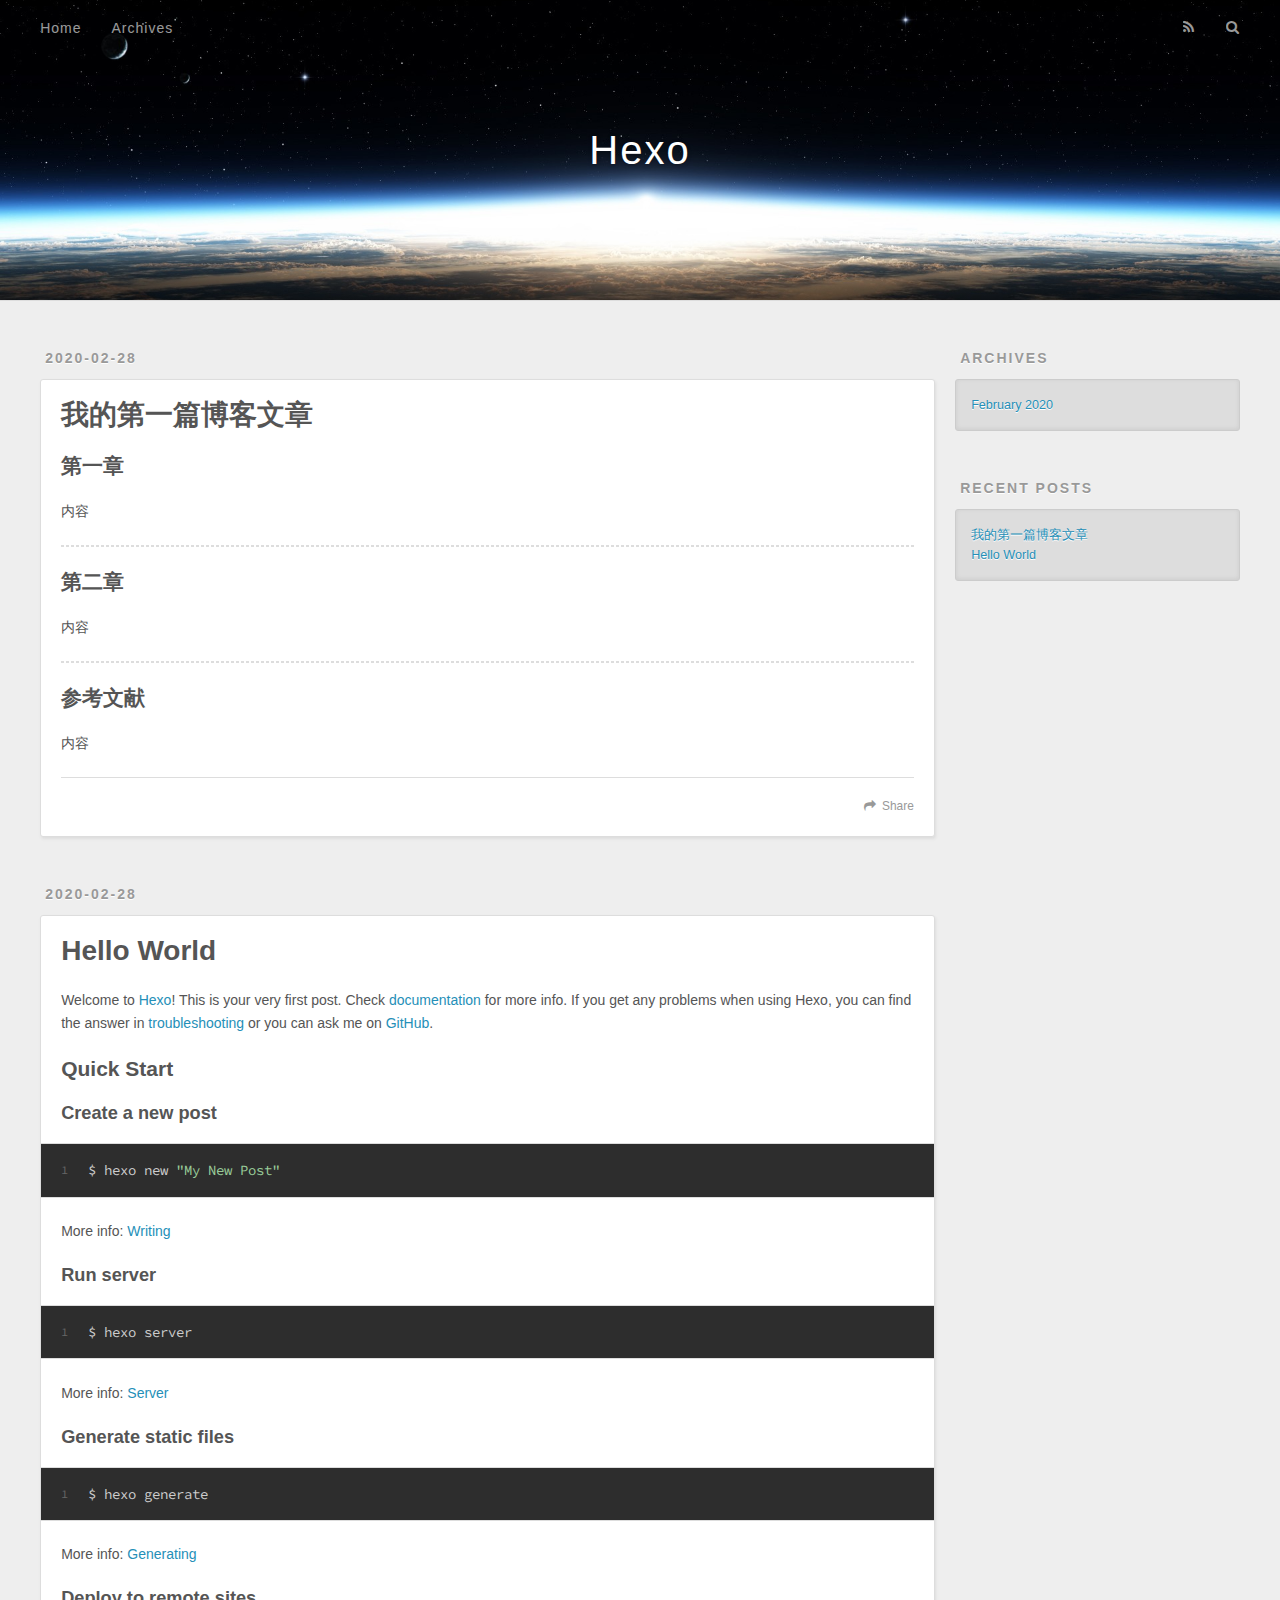
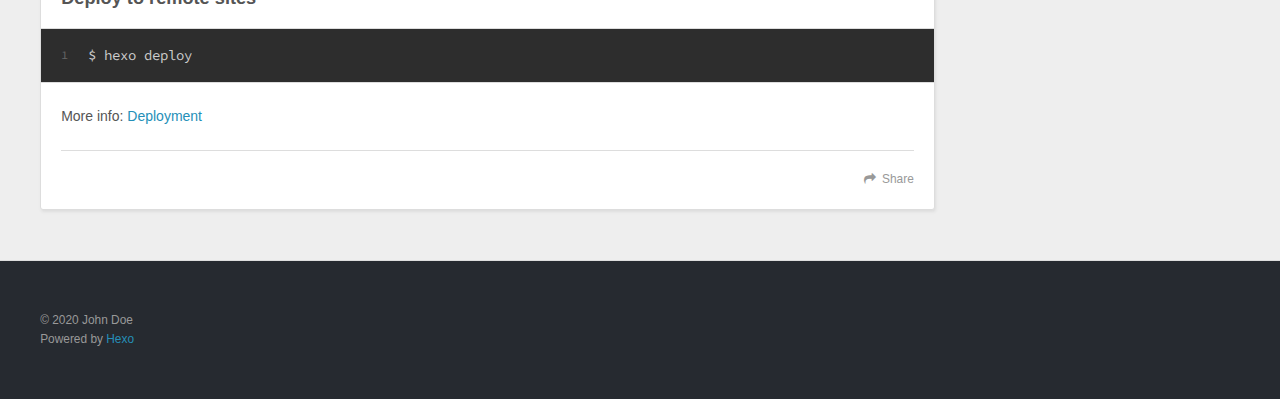
==== index.html @ 74d5dc90 "Site updated: 2020-02-28 02:08:34" ====
<!DOCTYPE html>
<html>
<head>
  <meta charset="utf-8">
  

  
  <title>Hexo</title>
  <meta name="viewport" content="width=device-width, initial-scale=1, maximum-scale=1">
  <meta property="og:type" content="website">
<meta property="og:title" content="Hexo">
<meta property="og:url" content="http://yoursite.com/index.html">
<meta property="og:site_name" content="Hexo">
<meta property="og:locale" content="en_US">
<meta property="article:author" content="John Doe">
<meta name="twitter:card" content="summary">
  
    <link rel="alternate" href="/atom.xml" title="Hexo" type="application/atom+xml">
  
  
    <link rel="icon" href="/favicon.png">
  
  
    <link href="//fonts.googleapis.com/css?family=Source+Code+Pro" rel="stylesheet" type="text/css">
  
  
<link rel="stylesheet" href="/css/style.css">

<meta name="generator" content="Hexo 4.2.0"></head>

<body>
  <div id="container">
    <div id="wrap">
      <header id="header">
  <div id="banner"></div>
  <div id="header-outer" class="outer">
    <div id="header-title" class="inner">
      <h1 id="logo-wrap">
        <a href="/" id="logo">Hexo</a>
      </h1>
      
    </div>
    <div id="header-inner" class="inner">
      <nav id="main-nav">
        <a id="main-nav-toggle" class="nav-icon"></a>
        
          <a class="main-nav-link" href="/">Home</a>
        
          <a class="main-nav-link" href="/archives">Archives</a>
        
      </nav>
      <nav id="sub-nav">
        
          <a id="nav-rss-link" class="nav-icon" href="/atom.xml" title="RSS Feed"></a>
        
        <a id="nav-search-btn" class="nav-icon" title="Search"></a>
      </nav>
      <div id="search-form-wrap">
        <form action="//google.com/search" method="get" accept-charset="UTF-8" class="search-form"><input type="search" name="q" class="search-form-input" placeholder="Search"><button type="submit" class="search-form-submit">&#xF002;</button><input type="hidden" name="sitesearch" value="http://yoursite.com"></form>
      </div>
    </div>
  </div>
</header>
      <div class="outer">
        <section id="main">
  
    <article id="post-我的第一篇博客文章" class="article article-type-post" itemscope itemprop="blogPost">
  <div class="article-meta">
    <a href="/2020/02/28/%E6%88%91%E7%9A%84%E7%AC%AC%E4%B8%80%E7%AF%87%E5%8D%9A%E5%AE%A2%E6%96%87%E7%AB%A0/" class="article-date">
  <time datetime="2020-02-27T17:16:21.000Z" itemprop="datePublished">2020-02-28</time>
</a>
    
  </div>
  <div class="article-inner">
    
    
      <header class="article-header">
        
  
    <h1 itemprop="name">
      <a class="article-title" href="/2020/02/28/%E6%88%91%E7%9A%84%E7%AC%AC%E4%B8%80%E7%AF%87%E5%8D%9A%E5%AE%A2%E6%96%87%E7%AB%A0/">我的第一篇博客文章</a>
    </h1>
  

      </header>
    
    <div class="article-entry" itemprop="articleBody">
      
        <h2 id="第一章"><a href="#第一章" class="headerlink" title="第一章"></a>第一章</h2><p>内容</p>
<hr>
<h2 id="第二章"><a href="#第二章" class="headerlink" title="第二章"></a>第二章</h2><p>内容</p>
<hr>
<h2 id="参考文献"><a href="#参考文献" class="headerlink" title="参考文献"></a>参考文献</h2><p>内容</p>

      
    </div>
    <footer class="article-footer">
      <a data-url="http://yoursite.com/2020/02/28/%E6%88%91%E7%9A%84%E7%AC%AC%E4%B8%80%E7%AF%87%E5%8D%9A%E5%AE%A2%E6%96%87%E7%AB%A0/" data-id="ck750u9xh0001pkt3h9bva8w7" class="article-share-link">Share</a>
      
      
    </footer>
  </div>
  
</article>


  
    <article id="post-hello-world" class="article article-type-post" itemscope itemprop="blogPost">
  <div class="article-meta">
    <a href="/2020/02/28/hello-world/" class="article-date">
  <time datetime="2020-02-27T17:00:31.113Z" itemprop="datePublished">2020-02-28</time>
</a>
    
  </div>
  <div class="article-inner">
    
    
      <header class="article-header">
        
  
    <h1 itemprop="name">
      <a class="article-title" href="/2020/02/28/hello-world/">Hello World</a>
    </h1>
  

      </header>
    
    <div class="article-entry" itemprop="articleBody">
      
        <p>Welcome to <a href="https://hexo.io/" target="_blank" rel="noopener">Hexo</a>! This is your very first post. Check <a href="https://hexo.io/docs/" target="_blank" rel="noopener">documentation</a> for more info. If you get any problems when using Hexo, you can find the answer in <a href="https://hexo.io/docs/troubleshooting.html" target="_blank" rel="noopener">troubleshooting</a> or you can ask me on <a href="https://github.com/hexojs/hexo/issues" target="_blank" rel="noopener">GitHub</a>.</p>
<h2 id="Quick-Start"><a href="#Quick-Start" class="headerlink" title="Quick Start"></a>Quick Start</h2><h3 id="Create-a-new-post"><a href="#Create-a-new-post" class="headerlink" title="Create a new post"></a>Create a new post</h3><figure class="highlight bash"><table><tr><td class="gutter"><pre><span class="line">1</span><br></pre></td><td class="code"><pre><span class="line">$ hexo new <span class="string">"My New Post"</span></span><br></pre></td></tr></table></figure>

<p>More info: <a href="https://hexo.io/docs/writing.html" target="_blank" rel="noopener">Writing</a></p>
<h3 id="Run-server"><a href="#Run-server" class="headerlink" title="Run server"></a>Run server</h3><figure class="highlight bash"><table><tr><td class="gutter"><pre><span class="line">1</span><br></pre></td><td class="code"><pre><span class="line">$ hexo server</span><br></pre></td></tr></table></figure>

<p>More info: <a href="https://hexo.io/docs/server.html" target="_blank" rel="noopener">Server</a></p>
<h3 id="Generate-static-files"><a href="#Generate-static-files" class="headerlink" title="Generate static files"></a>Generate static files</h3><figure class="highlight bash"><table><tr><td class="gutter"><pre><span class="line">1</span><br></pre></td><td class="code"><pre><span class="line">$ hexo generate</span><br></pre></td></tr></table></figure>

<p>More info: <a href="https://hexo.io/docs/generating.html" target="_blank" rel="noopener">Generating</a></p>
<h3 id="Deploy-to-remote-sites"><a href="#Deploy-to-remote-sites" class="headerlink" title="Deploy to remote sites"></a>Deploy to remote sites</h3><figure class="highlight bash"><table><tr><td class="gutter"><pre><span class="line">1</span><br></pre></td><td class="code"><pre><span class="line">$ hexo deploy</span><br></pre></td></tr></table></figure>

<p>More info: <a href="https://hexo.io/docs/one-command-deployment.html" target="_blank" rel="noopener">Deployment</a></p>

      
    </div>
    <footer class="article-footer">
      <a data-url="http://yoursite.com/2020/02/28/hello-world/" data-id="ck750u9xc0000pkt3dg350b6f" class="article-share-link">Share</a>
      
      
    </footer>
  </div>
  
</article>


  


</section>
        
          <aside id="sidebar">
  
    

  
    

  
    
  
    
  <div class="widget-wrap">
    <h3 class="widget-title">Archives</h3>
    <div class="widget">
      <ul class="archive-list"><li class="archive-list-item"><a class="archive-list-link" href="/archives/2020/02/">February 2020</a></li></ul>
    </div>
  </div>


  
    
  <div class="widget-wrap">
    <h3 class="widget-title">Recent Posts</h3>
    <div class="widget">
      <ul>
        
          <li>
            <a href="/2020/02/28/%E6%88%91%E7%9A%84%E7%AC%AC%E4%B8%80%E7%AF%87%E5%8D%9A%E5%AE%A2%E6%96%87%E7%AB%A0/">我的第一篇博客文章</a>
          </li>
        
          <li>
            <a href="/2020/02/28/hello-world/">Hello World</a>
          </li>
        
      </ul>
    </div>
  </div>

  
</aside>
        
      </div>
      <footer id="footer">
  
  <div class="outer">
    <div id="footer-info" class="inner">
      &copy; 2020 John Doe<br>
      Powered by <a href="http://hexo.io/" target="_blank">Hexo</a>
    </div>
  </div>
</footer>
    </div>
    <nav id="mobile-nav">
  
    <a href="/" class="mobile-nav-link">Home</a>
  
    <a href="/archives" class="mobile-nav-link">Archives</a>
  
</nav>
    

<script src="//ajax.googleapis.com/ajax/libs/jquery/2.0.3/jquery.min.js"></script>


  
<link rel="stylesheet" href="/fancybox/jquery.fancybox.css">

  
<script src="/fancybox/jquery.fancybox.pack.js"></script>




<script src="/js/script.js"></script>




  </div>
</body>
</html>
---- css/style.css ----
body {
  width: 100%;
}
body:before,
body:after {
  content: "";
  display: table;
}
body:after {
  clear: both;
}
html,
body,
div,
span,
applet,
object,
iframe,
h1,
h2,
h3,
h4,
h5,
h6,
p,
blockquote,
pre,
a,
abbr,
acronym,
address,
big,
cite,
code,
del,
dfn,
em,
img,
ins,
kbd,
q,
s,
samp,
small,
strike,
strong,
sub,
sup,
tt,
var,
dl,
dt,
dd,
ol,
ul,
li,
fieldset,
form,
label,
legend,
table,
caption,
tbody,
tfoot,
thead,
tr,
th,
td {
  margin: 0;
  padding: 0;
  border: 0;
  outline: 0;
  font-weight: inherit;
  font-style: inherit;
  font-family: inherit;
  font-size: 100%;
  vertical-align: baseline;
}
body {
  line-height: 1;
  color: #000;
  background: #fff;
}
ol,
ul {
  list-style: none;
}
table {
  border-collapse: separate;
  border-spacing: 0;
  vertical-align: middle;
}
caption,
th,
td {
  text-align: left;
  font-weight: normal;
  vertical-align: middle;
}
a img {
  border: none;
}
input,
button {
  margin: 0;
  padding: 0;
}
input::-moz-focus-inner,
button::-moz-focus-inner {
  border: 0;
  padding: 0;
}
@font-face {
  font-family: FontAwesome;
  font-style: normal;
  font-weight: normal;
  src: url("fonts/fontawesome-webfont.eot?v=#4.0.3");
  src: url("fonts/fontawesome-webfont.eot?#iefix&v=#4.0.3") format("embedded-opentype"), url("fonts/fontawesome-webfont.woff?v=#4.0.3") format("woff"), url("fonts/fontawesome-webfont.ttf?v=#4.0.3") format("truetype"), url("fonts/fontawesome-webfont.svg#fontawesomeregular?v=#4.0.3") format("svg");
}
html,
body,
#container {
  height: 100%;
}
body {
  background: #eee;
  font: 14px -apple-system, BlinkMacSystemFont, "Segoe UI", "Roboto", "Oxygen", "Ubuntu", "Cantarell", "Fira Sans", "Droid Sans", "Helvetica Neue", sans-serif;
  -webkit-text-size-adjust: 100%;
}
.outer {
  max-width: 1220px;
  margin: 0 auto;
  padding: 0 20px;
}
.outer:before,
.outer:after {
  content: "";
  display: table;
}
.outer:after {
  clear: both;
}
.inner {
  display: inline;
  float: left;
  width: 98.33333333333333%;
  margin: 0 0.833333333333333%;
}
.left,
.alignleft {
  float: left;
}
.right,
.alignright {
  float: right;
}
.clear {
  clear: both;
}
#container {
  position: relative;
}
.mobile-nav-on {
  overflow: hidden;
}
#wrap {
  height: 100%;
  width: 100%;
  position: absolute;
  top: 0;
  left: 0;
  -webkit-transition: 0.2s ease-out;
  -moz-transition: 0.2s ease-out;
  -ms-transition: 0.2s ease-out;
  transition: 0.2s ease-out;
  z-index: 1;
  background: #eee;
}
.mobile-nav-on #wrap {
  left: 280px;
}
@media screen and (min-width: 768px) {
  #main {
    display: inline;
    float: left;
    width: 73.33333333333333%;
    margin: 0 0.833333333333333%;
  }
}
.article-date,
.article-category-link,
.archive-year,
.widget-title {
  text-decoration: none;
  text-transform: uppercase;
  letter-spacing: 2px;
  color: #999;
  margin-bottom: 1em;
  margin-left: 5px;
  line-height: 1em;
  text-shadow: 0 1px #fff;
  font-weight: bold;
}
.article-inner,
.archive-article-inner {
  background: #fff;
  -webkit-box-shadow: 1px 2px 3px #ddd;
  box-shadow: 1px 2px 3px #ddd;
  border: 1px solid #ddd;
  border-radius: 3px;
}
.article-entry h1,
.widget h1 {
  font-size: 2em;
}
.article-entry h2,
.widget h2 {
  font-size: 1.5em;
}
.article-entry h3,
.widget h3 {
  font-size: 1.3em;
}
.article-entry h4,
.widget h4 {
  font-size: 1.2em;
}
.article-entry h5,
.widget h5 {
  font-size: 1em;
}
.article-entry h6,
.widget h6 {
  font-size: 1em;
  color: #999;
}
.article-entry hr,
.widget hr {
  border: 1px dashed #ddd;
}
.article-entry strong,
.widget strong {
  font-weight: bold;
}
.article-entry em,
.widget em,
.article-entry cite,
.widget cite {
  font-style: italic;
}
.article-entry sup,
.widget sup,
.article-entry sub,
.widget sub {
  font-size: 0.75em;
  line-height: 0;
  position: relative;
  vertical-align: baseline;
}
.article-entry sup,
.widget sup {
  top: -0.5em;
}
.article-entry sub,
.widget sub {
  bottom: -0.2em;
}
.article-entry small,
.widget small {
  font-size: 0.85em;
}
.article-entry acronym,
.widget acronym,
.article-entry abbr,
.widget abbr {
  border-bottom: 1px dotted;
}
.article-entry ul,
.widget ul,
.article-entry ol,
.widget ol,
.article-entry dl,
.widget dl {
  margin: 0 20px;
  line-height: 1.6em;
}
.article-entry ul ul,
.widget ul ul,
.article-entry ol ul,
.widget ol ul,
.article-entry ul ol,
.widget ul ol,
.article-entry ol ol,
.widget ol ol {
  margin-top: 0;
  margin-bottom: 0;
}
.article-entry ul,
.widget ul {
  list-style: disc;
}
.article-entry ol,
.widget ol {
  list-style: decimal;
}
.article-entry dt,
.widget dt {
  font-weight: bold;
}
#header {
  height: 300px;
  position: relative;
  border-bottom: 1px solid #ddd;
}
#header:before,
#header:after {
  content: "";
  position: absolute;
  left: 0;
  right: 0;
  height: 40px;
}
#header:before {
  top: 0;
  background: -webkit-linear-gradient(rgba(0,0,0,0.2), transparent);
  background: -moz-linear-gradient(rgba(0,0,0,0.2), transparent);
  background: -ms-linear-gradient(rgba(0,0,0,0.2), transparent);
  background: linear-gradient(rgba(0,0,0,0.2), transparent);
}
#header:after {
  bottom: 0;
  background: -webkit-linear-gradient(transparent, rgba(0,0,0,0.2));
  background: -moz-linear-gradient(transparent, rgba(0,0,0,0.2));
  background: -ms-linear-gradient(transparent, rgba(0,0,0,0.2));
  background: linear-gradient(transparent, rgba(0,0,0,0.2));
}
#header-outer {
  height: 100%;
  position: relative;
}
#header-inner {
  position: relative;
  overflow: hidden;
}
#banner {
  position: absolute;
  top: 0;
  left: 0;
  width: 100%;
  height: 100%;
  background: url("images/banner.jpg") center #000;
  -webkit-background-size: cover;
  -moz-background-size: cover;
  background-size: cover;
  z-index: -1;
}
#header-title {
  text-align: center;
  height: 40px;
  position: absolute;
  top: 50%;
  left: 0;
  margin-top: -20px;
}
#logo,
#subtitle {
  text-decoration: none;
  color: #fff;
  font-weight: 300;
  text-shadow: 0 1px 4px rgba(0,0,0,0.3);
}
#logo {
  font-size: 40px;
  line-height: 40px;
  letter-spacing: 2px;
}
#subtitle {
  font-size: 16px;
  line-height: 16px;
  letter-spacing: 1px;
}
#subtitle-wrap {
  margin-top: 16px;
}
#main-nav {
  float: left;
  margin-left: -15px;
}
.nav-icon,
.main-nav-link {
  float: left;
  color: #fff;
  opacity: 0.6;
  text-decoration: none;
  text-shadow: 0 1px rgba(0,0,0,0.2);
  -webkit-transition: opacity 0.2s;
  -moz-transition: opacity 0.2s;
  -ms-transition: opacity 0.2s;
  transition: opacity 0.2s;
  display: block;
  padding: 20px 15px;
}
.nav-icon:hover,
.main-nav-link:hover {
  opacity: 1;
}
.nav-icon {
  font-family: FontAwesome;
  text-align: center;
  font-size: 14px;
  width: 14px;
  height: 14px;
  padding: 20px 15px;
  position: relative;
  cursor: pointer;
}
.main-nav-link {
  font-weight: 300;
  letter-spacing: 1px;
}
@media screen and (max-width: 479px) {
  .main-nav-link {
    display: none;
  }
}
#main-nav-toggle {
  display: none;
}
#main-nav-toggle:before {
  content: "\f0c9";
}
@media screen and (max-width: 479px) {
  #main-nav-toggle {
    display: block;
  }
}
#sub-nav {
  float: right;
  margin-right: -15px;
}
#nav-rss-link:before {
  content: "\f09e";
}
#nav-search-btn:before {
  content: "\f002";
}
#search-form-wrap {
  position: absolute;
  top: 15px;
  width: 150px;
  height: 30px;
  right: -150px;
  opacity: 0;
  -webkit-transition: 0.2s ease-out;
  -moz-transition: 0.2s ease-out;
  -ms-transition: 0.2s ease-out;
  transition: 0.2s ease-out;
}
#search-form-wrap.on {
  opacity: 1;
  right: 0;
}
@media screen and (max-width: 479px) {
  #search-form-wrap {
    width: 100%;
    right: -100%;
  }
}
.search-form {
  position: absolute;
  top: 0;
  left: 0;
  right: 0;
  background: #fff;
  padding: 5px 15px;
  border-radius: 15px;
  -webkit-box-shadow: 0 0 10px rgba(0,0,0,0.3);
  box-shadow: 0 0 10px rgba(0,0,0,0.3);
}
.search-form-input {
  border: none;
  background: none;
  color: #555;
  width: 100%;
  font: 13px -apple-system, BlinkMacSystemFont, "Segoe UI", "Roboto", "Oxygen", "Ubuntu", "Cantarell", "Fira Sans", "Droid Sans", "Helvetica Neue", sans-serif;
  outline: none;
}
.search-form-input::-webkit-search-results-decoration,
.search-form-input::-webkit-search-cancel-button {
  -webkit-appearance: none;
}
.search-form-submit {
  position: absolute;
  top: 50%;
  right: 10px;
  margin-top: -7px;
  font: 13px FontAwesome;
  border: none;
  background: none;
  color: #bbb;
  cursor: pointer;
}
.search-form-submit:hover,
.search-form-submit:focus {
  color: #777;
}
.article {
  margin: 50px 0;
}
.article-inner {
  overflow: hidden;
}
.article-meta:before,
.article-meta:after {
  content: "";
  display: table;
}
.article-meta:after {
  clear: both;
}
.article-date {
  float: left;
}
.article-category {
  float: left;
  line-height: 1em;
  color: #ccc;
  text-shadow: 0 1px #fff;
  margin-left: 8px;
}
.article-category:before {
  content: "\2022";
}
.article-category-link {
  margin: 0 12px 1em;
}
.article-header {
  padding: 20px 20px 0;
}
.article-title {
  text-decoration: none;
  font-size: 2em;
  font-weight: bold;
  color: #555;
  line-height: 1.1em;
  -webkit-transition: color 0.2s;
  -moz-transition: color 0.2s;
  -ms-transition: color 0.2s;
  transition: color 0.2s;
}
a.article-title:hover {
  color: #258fb8;
}
.article-entry {
  color: #555;
  padding: 0 20px;
}
.article-entry:before,
.article-entry:after {
  content: "";
  display: table;
}
.article-entry:after {
  clear: both;
}
.article-entry p,
.article-entry table {
  line-height: 1.6em;
  margin: 1.6em 0;
}
.article-entry h1,
.article-entry h2,
.article-entry h3,
.article-entry h4,
.article-entry h5,
.article-entry h6 {
  font-weight: bold;
}
.article-entry h1,
.article-entry h2,
.article-entry h3,
.article-entry h4,
.article-entry h5,
.article-entry h6 {
  line-height: 1.1em;
  margin: 1.1em 0;
}
.article-entry a {
  color: #258fb8;
  text-decoration: none;
}
.article-entry a:hover {
  text-decoration: underline;
}
.article-entry ul,
.article-entry ol,
.article-entry dl {
  margin-top: 1.6em;
  margin-bottom: 1.6em;
}
.article-entry img,
.article-entry video {
  max-width: 100%;
  height: auto;
  display: block;
  margin: auto;
}
.article-entry iframe {
  border: none;
}
.article-entry table {
  width: 100%;
  border-collapse: collapse;
  border-spacing: 0;
}
.article-entry th {
  font-weight: bold;
  border-bottom: 3px solid #ddd;
  padding-bottom: 0.5em;
}
.article-entry td {
  border-bottom: 1px solid #ddd;
  padding: 10px 0;
}
.article-entry blockquote {
  font-family: Georgia, "Times New Roman", serif;
  font-size: 1.4em;
  margin: 1.6em 20px;
  text-align: center;
}
.article-entry blockquote footer {
  font-size: 14px;
  margin: 1.6em 0;
  font-family: -apple-system, BlinkMacSystemFont, "Segoe UI", "Roboto", "Oxygen", "Ubuntu", "Cantarell", "Fira Sans", "Droid Sans", "Helvetica Neue", sans-serif;
}
.article-entry blockquote footer cite:before {
  content: "—";
  padding: 0 0.5em;
}
.article-entry .pullquote {
  text-align: left;
  width: 45%;
  margin: 0;
}
.article-entry .pullquote.left {
  margin-left: 0.5em;
  margin-right: 1em;
}
.article-entry .pullquote.right {
  margin-right: 0.5em;
  margin-left: 1em;
}
.article-entry .caption {
  color: #999;
  display: block;
  font-size: 0.9em;
  margin-top: 0.5em;
  position: relative;
  text-align: center;
}
.article-entry .video-container {
  position: relative;
  padding-top: 56.25%;
  height: 0;
  overflow: hidden;
}
.article-entry .video-container iframe,
.article-entry .video-container object,
.article-entry .video-container embed {
  position: absolute;
  top: 0;
  left: 0;
  width: 100%;
  height: 100%;
  margin-top: 0;
}
.article-more-link a {
  display: inline-block;
  line-height: 1em;
  padding: 6px 15px;
  border-radius: 15px;
  background: #eee;
  color: #999;
  text-shadow: 0 1px #fff;
  text-decoration: none;
}
.article-more-link a:hover {
  background: #258fb8;
  color: #fff;
  text-decoration: none;
  text-shadow: 0 1px #1e7293;
}
.article-footer {
  font-size: 0.85em;
  line-height: 1.6em;
  border-top: 1px solid #ddd;
  padding-top: 1.6em;
  margin: 0 20px 20px;
}
.article-footer:before,
.article-footer:after {
  content: "";
  display: table;
}
.article-footer:after {
  clear: both;
}
.article-footer a {
  color: #999;
  text-decoration: none;
}
.article-footer a:hover {
  color: #555;
}
.article-tag-list-item {
  float: left;
  margin-right: 10px;
}
.article-tag-list-link:before {
  content: "#";
}
.article-comment-link {
  float: right;
}
.article-comment-link:before {
  content: "\f075";
  font-family: FontAwesome;
  padding-right: 8px;
}
.article-share-link {
  cursor: pointer;
  float: right;
  margin-left: 20px;
}
.article-share-link:before {
  content: "\f064";
  font-family: FontAwesome;
  padding-right: 6px;
}
#article-nav {
  position: relative;
}
#article-nav:before,
#article-nav:after {
  content: "";
  display: table;
}
#article-nav:after {
  clear: both;
}
@media screen and (min-width: 768px) {
  #article-nav {
    margin: 50px 0;
  }
  #article-nav:before {
    width: 8px;
    height: 8px;
    position: absolute;
    top: 50%;
    left: 50%;
    margin-top: -4px;
    margin-left: -4px;
    content: "";
    border-radius: 50%;
    background: #ddd;
    -webkit-box-shadow: 0 1px 2px #fff;
    box-shadow: 0 1px 2px #fff;
  }
}
.article-nav-link-wrap {
  text-decoration: none;
  text-shadow: 0 1px #fff;
  color: #999;
  -webkit-box-sizing: border-box;
  -moz-box-sizing: border-box;
  box-sizing: border-box;
  margin-top: 50px;
  text-align: center;
  display: block;
}
.article-nav-link-wrap:hover {
  color: #555;
}
@media screen and (min-width: 768px) {
  .article-nav-link-wrap {
    width: 50%;
    margin-top: 0;
  }
}
@media screen and (min-width: 768px) {
  #article-nav-newer {
    float: left;
    text-align: right;
    padding-right: 20px;
  }
}
@media screen and (min-width: 768px) {
  #article-nav-older {
    float: right;
    text-align: left;
    padding-left: 20px;
  }
}
.article-nav-caption {
  text-transform: uppercase;
  letter-spacing: 2px;
  color: #ddd;
  line-height: 1em;
  font-weight: bold;
}
#article-nav-newer .article-nav-caption {
  margin-right: -2px;
}
.article-nav-title {
  font-size: 0.85em;
  line-height: 1.6em;
  margin-top: 0.5em;
}
.article-share-box {
  position: absolute;
  display: none;
  background: #fff;
  -webkit-box-shadow: 1px 2px 10px rgba(0,0,0,0.2);
  box-shadow: 1px 2px 10px rgba(0,0,0,0.2);
  border-radius: 3px;
  margin-left: -145px;
  overflow: hidden;
  z-index: 1;
}
.article-share-box.on {
  display: block;
}
.article-share-input {
  width: 100%;
  background: none;
  -webkit-box-sizing: border-box;
  -moz-box-sizing: border-box;
  box-sizing: border-box;
  font: 14px -apple-system, BlinkMacSystemFont, "Segoe UI", "Roboto", "Oxygen", "Ubuntu", "Cantarell", "Fira Sans", "Droid Sans", "Helvetica Neue", sans-serif;
  padding: 0 15px;
  color: #555;
  outline: none;
  border: 1px solid #ddd;
  border-radius: 3px 3px 0 0;
  height: 36px;
  line-height: 36px;
}
.article-share-links {
  background: #eee;
}
.article-share-links:before,
.article-share-links:after {
  content: "";
  display: table;
}
.article-share-links:after {
  clear: both;
}
.article-share-twitter,
.article-share-facebook,
.article-share-pinterest,
.article-share-google {
  width: 50px;
  height: 36px;
  display: block;
  float: left;
  position: relative;
  color: #999;
  text-shadow: 0 1px #fff;
}
.article-share-twitter:before,
.article-share-facebook:before,
.article-share-pinterest:before,
.article-share-google:before {
  font-size: 20px;
  font-family: FontAwesome;
  width: 20px;
  height: 20px;
  position: absolute;
  top: 50%;
  left: 50%;
  margin-top: -10px;
  margin-left: -10px;
  text-align: center;
}
.article-share-twitter:hover,
.article-share-facebook:hover,
.article-share-pinterest:hover,
.article-share-google:hover {
  color: #fff;
}
.article-share-twitter:before {
  content: "\f099";
}
.article-share-twitter:hover {
  background: #00aced;
  text-shadow: 0 1px #008abe;
}
.article-share-facebook:before {
  content: "\f09a";
}
.article-share-facebook:hover {
  background: #3b5998;
  text-shadow: 0 1px #2f477a;
}
.article-share-pinterest:before {
  content: "\f0d2";
}
.article-share-pinterest:hover {
  background: #cb2027;
  text-shadow: 0 1px #a21a1f;
}
.article-share-google:before {
  content: "\f0d5";
}
.article-share-google:hover {
  background: #dd4b39;
  text-shadow: 0 1px #be3221;
}
.article-gallery {
  background: #000;
  position: relative;
}
.article-gallery-photos {
  position: relative;
  overflow: hidden;
}
.article-gallery-img {
  display: none;
  max-width: 100%;
}
.article-gallery-img:first-child {
  display: block;
}
.article-gallery-img.loaded {
  position: absolute;
  display: block;
}
.article-gallery-img img {
  display: block;
  max-width: 100%;
  margin: 0 auto;
}
#comments {
  background: #fff;
  -webkit-box-shadow: 1px 2px 3px #ddd;
  box-shadow: 1px 2px 3px #ddd;
  padding: 20px;
  border: 1px solid #ddd;
  border-radius: 3px;
  margin: 50px 0;
}
#comments a {
  color: #258fb8;
}
.archives-wrap {
  margin: 50px 0;
}
.archives:before,
.archives:after {
  content: "";
  display: table;
}
.archives:after {
  clear: both;
}
.archive-year-wrap {
  margin-bottom: 1em;
}
.archives {
  -webkit-column-gap: 10px;
  -moz-column-gap: 10px;
  column-gap: 10px;
}
@media screen and (min-width: 480px) and (max-width: 767px) {
  .archives {
    -webkit-column-count: 2;
    -moz-column-count: 2;
    column-count: 2;
  }
}
@media screen and (min-width: 768px) {
  .archives {
    -webkit-column-count: 3;
    -moz-column-count: 3;
    column-count: 3;
  }
}
.archive-article {
  -webkit-column-break-inside: avoid;
  page-break-inside: avoid;
  overflow: hidden;
  break-inside: avoid-column;
}
.archive-article-inner {
  padding: 10px;
  margin-bottom: 15px;
}
.archive-article-title {
  text-decoration: none;
  font-weight: bold;
  color: #555;
  -webkit-transition: color 0.2s;
  -moz-transition: color 0.2s;
  -ms-transition: color 0.2s;
  transition: color 0.2s;
  line-height: 1.6em;
}
.archive-article-title:hover {
  color: #258fb8;
}
.archive-article-footer {
  margin-top: 1em;
}
.archive-article-date {
  color: #999;
  text-decoration: none;
  font-size: 0.85em;
  line-height: 1em;
  margin-bottom: 0.5em;
  display: block;
}
#page-nav {
  margin: 50px auto;
  background: #fff;
  -webkit-box-shadow: 1px 2px 3px #ddd;
  box-shadow: 1px 2px 3px #ddd;
  border: 1px solid #ddd;
  border-radius: 3px;
  text-align: center;
  color: #999;
  overflow: hidden;
}
#page-nav:before,
#page-nav:after {
  content: "";
  display: table;
}
#page-nav:after {
  clear: both;
}
#page-nav a,
#page-nav span {
  padding: 10px 20px;
  line-height: 1;
  height: 2ex;
}
#page-nav a {
  color: #999;
  text-decoration: none;
}
#page-nav a:hover {
  background: #999;
  color: #fff;
}
#page-nav .prev {
  float: left;
}
#page-nav .next {
  float: right;
}
#page-nav .page-number {
  display: inline-block;
}
@media screen and (max-width: 479px) {
  #page-nav .page-number {
    display: none;
  }
}
#page-nav .current {
  color: #555;
  font-weight: bold;
}
#page-nav .space {
  color: #ddd;
}
#footer {
  background: #262a30;
  padding: 50px 0;
  border-top: 1px solid #ddd;
  color: #999;
}
#footer a {
  color: #258fb8;
  text-decoration: none;
}
#footer a:hover {
  text-decoration: underline;
}
#footer-info {
  line-height: 1.6em;
  font-size: 0.85em;
}
.article-entry pre,
.article-entry .highlight {
  background: #2d2d2d;
  margin: 0 -20px;
  padding: 15px 20px;
  border-style: solid;
  border-color: #ddd;
  border-width: 1px 0;
  overflow: auto;
  color: #ccc;
  line-height: 22.400000000000002px;
}
.article-entry .highlight .gutter pre,
.article-entry .gist .gist-file .gist-data .line-numbers {
  color: #666;
  font-size: 0.85em;
}
.article-entry pre,
.article-entry code {
  font-family: "Source Code Pro", Consolas, Monaco, Menlo, Consolas, monospace;
}
.article-entry code {
  background: #eee;
  text-shadow: 0 1px #fff;
  padding: 0 0.3em;
}
.article-entry pre code {
  background: none;
  text-shadow: none;
  padding: 0;
}
.article-entry .highlight pre {
  border: none;
  margin: 0;
  padding: 0;
}
.article-entry .highlight table {
  margin: 0;
  width: auto;
}
.article-entry .highlight td {
  border: none;
  padding: 0;
}
.article-entry .highlight figcaption {
  font-size: 0.85em;
  color: #999;
  line-height: 1em;
  margin-bottom: 1em;
}
.article-entry .highlight figcaption:before,
.article-entry .highlight figcaption:after {
  content: "";
  display: table;
}
.article-entry .highlight figcaption:after {
  clear: both;
}
.article-entry .highlight figcaption a {
  float: right;
}
.article-entry .highlight .gutter pre {
  text-align: right;
  padding-right: 20px;
}
.article-entry .highlight .line {
  height: 22.400000000000002px;
}
.article-entry .highlight .line.marked {
  background: #515151;
}
.article-entry .gist {
  margin: 0 -20px;
  border-style: solid;
  border-color: #ddd;
  border-width: 1px 0;
  background: #2d2d2d;
  padding: 15px 20px 15px 0;
}
.article-entry .gist .gist-file {
  border: none;
  font-family: "Source Code Pro", Consolas, Monaco, Menlo, Consolas, monospace;
  margin: 0;
}
.article-entry .gist .gist-file .gist-data {
  background: none;
  border: none;
}
.article-entry .gist .gist-file .gist-data .line-numbers {
  background: none;
  border: none;
  padding: 0 20px 0 0;
}
.article-entry .gist .gist-file .gist-data .line-data {
  padding: 0 !important;
}
.article-entry .gist .gist-file .highlight {
  margin: 0;
  padding: 0;
  border: none;
}
.article-entry .gist .gist-file .gist-meta {
  background: #2d2d2d;
  color: #999;
  font: 0.85em -apple-system, BlinkMacSystemFont, "Segoe UI", "Roboto", "Oxygen", "Ubuntu", "Cantarell", "Fira Sans", "Droid Sans", "Helvetica Neue", sans-serif;
  text-shadow: 0 0;
  padding: 0;
  margin-top: 1em;
  margin-left: 20px;
}
.article-entry .gist .gist-file .gist-meta a {
  color: #258fb8;
  font-weight: normal;
}
.article-entry .gist .gist-file .gist-meta a:hover {
  text-decoration: underline;
}
pre .comment,
pre .title {
  color: #999;
}
pre .variable,
pre .attribute,
pre .tag,
pre .regexp,
pre .ruby .constant,
pre .xml .tag .title,
pre .xml .pi,
pre .xml .doctype,
pre .html .doctype,
pre .css .id,
pre .css .class,
pre .css .pseudo {
  color: #f2777a;
}
pre .number,
pre .preprocessor,
pre .built_in,
pre .literal,
pre .params,
pre .constant {
  color: #f99157;
}
pre .class,
pre .ruby .class .title,
pre .css .rules .attribute {
  color: #9c9;
}
pre .string,
pre .value,
pre .inheritance,
pre .header,
pre .ruby .symbol,
pre .xml .cdata {
  color: #9c9;
}
pre .css .hexcolor {
  color: #6cc;
}
pre .function,
pre .python .decorator,
pre .python .title,
pre .ruby .function .title,
pre .ruby .title .keyword,
pre .perl .sub,
pre .javascript .title,
pre .coffeescript .title {
  color: #69c;
}
pre .keyword,
pre .javascript .function {
  color: #c9c;
}
@media screen and (max-width: 479px) {
  #mobile-nav {
    position: absolute;
    top: 0;
    left: 0;
    width: 280px;
    height: 100%;
    background: #191919;
    border-right: 1px solid #fff;
  }
}
@media screen and (max-width: 479px) {
  .mobile-nav-link {
    display: block;
    color: #999;
    text-decoration: none;
    padding: 15px 20px;
    font-weight: bold;
  }
  .mobile-nav-link:hover {
    color: #fff;
  }
}
@media screen and (min-width: 768px) {
  #sidebar {
    display: inline;
    float: left;
    width: 23.333333333333332%;
    margin: 0 0.833333333333333%;
  }
}
.widget-wrap {
  margin: 50px 0;
}
.widget {
  color: #777;
  text-shadow: 0 1px #fff;
  background: #ddd;
  -webkit-box-shadow: 0 -1px 4px #ccc inset;
  box-shadow: 0 -1px 4px #ccc inset;
  border: 1px solid #ccc;
  padding: 15px;
  border-radius: 3px;
}
.widget a {
  color: #258fb8;
  text-decoration: none;
}
.widget a:hover {
  text-decoration: underline;
}
.widget ul ul,
.widget ol ul,
.widget dl ul,
.widget ul ol,
.widget ol ol,
.widget dl ol,
.widget ul dl,
.widget ol dl,
.widget dl dl {
  margin-left: 15px;
  list-style: disc;
}
.widget {
  line-height: 1.6em;
  word-wrap: break-word;
  font-size: 0.9em;
}
.widget ul,
.widget ol {
  list-style: none;
  margin: 0;
}
.widget ul ul,
.widget ol ul,
.widget ul ol,
.widget ol ol {
  margin: 0 20px;
}
.widget ul ul,
.widget ol ul {
  list-style: disc;
}
.widget ul ol,
.widget ol ol {
  list-style: decimal;
}
.category-list-count,
.tag-list-count,
.archive-list-count {
  padding-left: 5px;
  color: #999;
  font-size: 0.85em;
}
.category-list-count:before,
.tag-list-count:before,
.archive-list-count:before {
  content: "(";
}
.category-list-count:after,
.tag-list-count:after,
.archive-list-count:after {
  content: ")";
}
.tagcloud a {
  margin-right: 5px;
  display: inline-block;
}
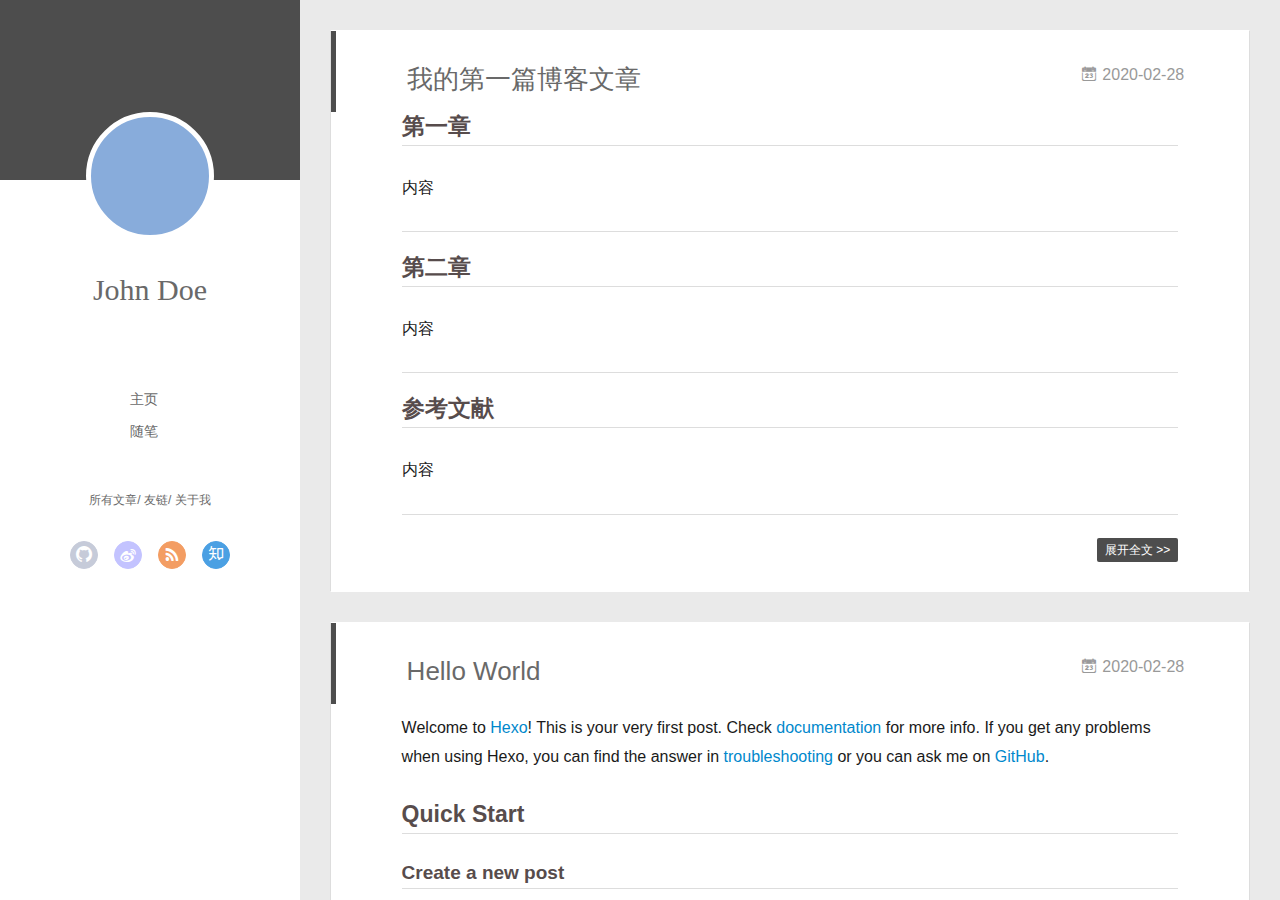
==== commit c20a18c4: "Site updated: 2020-02-28 03:17:52" ====
--- a/index.html
+++ b/index.html
@@ -3,8 +3,9 @@
 <head>
   <meta charset="utf-8">
   
-
-  
+  <meta name="renderer" content="webkit">
+  <meta http-equiv="X-UA-Compatible" content="IE=edge" >
+  <link rel="dns-prefetch" href="http://yoursite.com">
   <title>Hexo</title>
   <meta name="viewport" content="width=device-width, initial-scale=1, maximum-scale=1">
   <meta property="og:type" content="website">
@@ -15,64 +16,144 @@
 <meta property="article:author" content="John Doe">
 <meta name="twitter:card" content="summary">
   
-    <link rel="alternate" href="/atom.xml" title="Hexo" type="application/atom+xml">
+    <link rel="alternative" href="/atom.xml" title="Hexo" type="application/atom+xml">
   
   
     <link rel="icon" href="/favicon.png">
   
-  
-    <link href="//fonts.googleapis.com/css?family=Source+Code+Pro" rel="stylesheet" type="text/css">
-  
-  
-<link rel="stylesheet" href="/css/style.css">
+  <link rel="stylesheet" type="text/css" href="/./main.0cf68a.css">
+  <style type="text/css">
+  
+    #container.show {
+      background: linear-gradient(200deg,#a0cfe4,#e8c37e);
+    }
+  </style>
+  
+
+  
 
 <meta name="generator" content="Hexo 4.2.0"></head>
 
 <body>
-  <div id="container">
-    <div id="wrap">
-      <header id="header">
-  <div id="banner"></div>
-  <div id="header-outer" class="outer">
-    <div id="header-title" class="inner">
-      <h1 id="logo-wrap">
-        <a href="/" id="logo">Hexo</a>
-      </h1>
-      
-    </div>
-    <div id="header-inner" class="inner">
-      <nav id="main-nav">
-        <a id="main-nav-toggle" class="nav-icon"></a>
-        
-          <a class="main-nav-link" href="/">Home</a>
-        
-          <a class="main-nav-link" href="/archives">Archives</a>
-        
-      </nav>
-      <nav id="sub-nav">
-        
-          <a id="nav-rss-link" class="nav-icon" href="/atom.xml" title="RSS Feed"></a>
-        
-        <a id="nav-search-btn" class="nav-icon" title="Search"></a>
-      </nav>
-      <div id="search-form-wrap">
-        <form action="//google.com/search" method="get" accept-charset="UTF-8" class="search-form"><input type="search" name="q" class="search-form-input" placeholder="Search"><button type="submit" class="search-form-submit">&#xF002;</button><input type="hidden" name="sitesearch" value="http://yoursite.com"></form>
-      </div>
-    </div>
-  </div>
-</header>
-      <div class="outer">
-        <section id="main">
-  
-    <article id="post-我的第一篇博客文章" class="article article-type-post" itemscope itemprop="blogPost">
-  <div class="article-meta">
-    <a href="/2020/02/28/%E6%88%91%E7%9A%84%E7%AC%AC%E4%B8%80%E7%AF%87%E5%8D%9A%E5%AE%A2%E6%96%87%E7%AB%A0/" class="article-date">
-  <time datetime="2020-02-27T17:16:21.000Z" itemprop="datePublished">2020-02-28</time>
-</a>
-    
-  </div>
+  <div id="container" q-class="show:isCtnShow">
+    <canvas id="anm-canvas" class="anm-canvas"></canvas>
+    <div class="left-col" q-class="show:isShow">
+      
+<div class="overlay" style="background: #4d4d4d"></div>
+<div class="intrude-less">
+	<header id="header" class="inner">
+		<a href="/" class="profilepic">
+			<img src="" class="js-avatar">
+		</a>
+		<hgroup>
+		  <h1 class="header-author"><a href="/">John Doe</a></h1>
+		</hgroup>
+		
+
+		<nav class="header-menu">
+			<ul>
+			
+				<li><a href="/">主页</a></li>
+	        
+				<li><a href="/tags/%E9%9A%8F%E7%AC%94/">随笔</a></li>
+	        
+			</ul>
+		</nav>
+		<nav class="header-smart-menu">
+    		
+    			
+    			<a q-on="click: openSlider(e, 'innerArchive')" href="javascript:void(0)">所有文章</a>
+    			
+            
+    			
+    			<a q-on="click: openSlider(e, 'friends')" href="javascript:void(0)">友链</a>
+    			
+            
+    			
+    			<a q-on="click: openSlider(e, 'aboutme')" href="javascript:void(0)">关于我</a>
+    			
+            
+		</nav>
+		<nav class="header-nav">
+			<div class="social">
+				
+					<a class="github" target="_blank" href="#" title="github"><i class="icon-github"></i></a>
+		        
+					<a class="weibo" target="_blank" href="#" title="weibo"><i class="icon-weibo"></i></a>
+		        
+					<a class="rss" target="_blank" href="#" title="rss"><i class="icon-rss"></i></a>
+		        
+					<a class="zhihu" target="_blank" href="#" title="zhihu"><i class="icon-zhihu"></i></a>
+		        
+			</div>
+		</nav>
+	</header>		
+</div>
+
+    </div>
+    <div class="mid-col" q-class="show:isShow,hide:isShow|isFalse">
+      
+<nav id="mobile-nav">
+  	<div class="overlay js-overlay" style="background: #4d4d4d"></div>
+	<div class="btnctn js-mobile-btnctn">
+  		<div class="slider-trigger list" q-on="click: openSlider(e)"><i class="icon icon-sort"></i></div>
+	</div>
+	<div class="intrude-less">
+		<header id="header" class="inner">
+			<div class="profilepic">
+				<img src="" class="js-avatar">
+			</div>
+			<hgroup>
+			  <h1 class="header-author js-header-author">John Doe</h1>
+			</hgroup>
+			
+			
+			
+				
+			
+				
+			
+			
+			
+			<nav class="header-nav">
+				<div class="social">
+					
+						<a class="github" target="_blank" href="#" title="github"><i class="icon-github"></i></a>
+			        
+						<a class="weibo" target="_blank" href="#" title="weibo"><i class="icon-weibo"></i></a>
+			        
+						<a class="rss" target="_blank" href="#" title="rss"><i class="icon-rss"></i></a>
+			        
+						<a class="zhihu" target="_blank" href="#" title="zhihu"><i class="icon-zhihu"></i></a>
+			        
+				</div>
+			</nav>
+
+			<nav class="header-menu js-header-menu">
+				<ul style="width: 50%">
+				
+				
+					<li style="width: 50%"><a href="/">主页</a></li>
+		        
+					<li style="width: 50%"><a href="/tags/%E9%9A%8F%E7%AC%94/">随笔</a></li>
+		        
+				</ul>
+			</nav>
+		</header>				
+	</div>
+	<div class="mobile-mask" style="display:none" q-show="isShow"></div>
+</nav>
+
+      <div id="wrapper" class="body-wrap">
+        <div class="menu-l">
+          <div class="canvas-wrap">
+            <canvas data-colors="#eaeaea" data-sectionHeight="100" data-contentId="js-content" id="myCanvas1" class="anm-canvas"></canvas>
+          </div>
+          <div id="js-content" class="content-ll">
+            
+  
+    <article id="post-我的第一篇博客文章" class="article article-type-post  article-index" itemscope itemprop="blogPost">
   <div class="article-inner">
-    
     
       <header class="article-header">
         
@@ -82,6 +163,11 @@
     </h1>
   
 
+        
+        <a href="/2020/02/28/%E6%88%91%E7%9A%84%E7%AC%AC%E4%B8%80%E7%AF%87%E5%8D%9A%E5%AE%A2%E6%96%87%E7%AB%A0/" class="archive-article-date">
+  	<time datetime="2020-02-27T17:16:21.000Z" itemprop="datePublished"><i class="icon-calendar icon"></i>2020-02-28</time>
+</a>
+        
       </header>
     
     <div class="article-entry" itemprop="articleBody">
@@ -93,27 +179,48 @@
 <h2 id="参考文献"><a href="#参考文献" class="headerlink" title="参考文献"></a>参考文献</h2><p>内容</p>
 
       
-    </div>
-    <footer class="article-footer">
-      <a data-url="http://yoursite.com/2020/02/28/%E6%88%91%E7%9A%84%E7%AC%AC%E4%B8%80%E7%AF%87%E5%8D%9A%E5%AE%A2%E6%96%87%E7%AB%A0/" data-id="ck750u9xh0001pkt3h9bva8w7" class="article-share-link">Share</a>
-      
-      
-    </footer>
+
+      
+    </div>
+    <div class="article-info article-info-index">
+      
+      
+      
+
+      
+        <p class="article-more-link">
+          <a class="article-more-a" href="/2020/02/28/%E6%88%91%E7%9A%84%E7%AC%AC%E4%B8%80%E7%AF%87%E5%8D%9A%E5%AE%A2%E6%96%87%E7%AB%A0/">展开全文 >></a>
+        </p>
+      
+
+      
+      <div class="clearfix"></div>
+    </div>
   </div>
-  
 </article>
 
-
-  
-    <article id="post-hello-world" class="article article-type-post" itemscope itemprop="blogPost">
-  <div class="article-meta">
-    <a href="/2020/02/28/hello-world/" class="article-date">
-  <time datetime="2020-02-27T17:00:31.113Z" itemprop="datePublished">2020-02-28</time>
-</a>
-    
-  </div>
+<aside class="wrap-side-operation">
+    <div class="mod-side-operation">
+        
+        <div class="jump-container" id="js-jump-container" style="display:none;">
+            <a href="javascript:void(0)" class="mod-side-operation__jump-to-top">
+                <i class="icon-font icon-back"></i>
+            </a>
+            <div id="js-jump-plan-container" class="jump-plan-container" style="top: -11px;">
+                <i class="icon-font icon-plane jump-plane"></i>
+            </div>
+        </div>
+        
+        
+    </div>
+</aside>
+
+
+
+
+  
+    <article id="post-hello-world" class="article article-type-post  article-index" itemscope itemprop="blogPost">
   <div class="article-inner">
-    
     
       <header class="article-header">
         
@@ -123,6 +230,11 @@
     </h1>
   
 
+        
+        <a href="/2020/02/28/hello-world/" class="archive-article-date">
+  	<time datetime="2020-02-27T17:00:31.113Z" itemprop="datePublished"><i class="icon-calendar icon"></i>2020-02-28</time>
+</a>
+        
       </header>
     
     <div class="article-entry" itemprop="articleBody">
@@ -142,100 +254,292 @@
 <p>More info: <a href="https://hexo.io/docs/one-command-deployment.html" target="_blank" rel="noopener">Deployment</a></p>
 
       
-    </div>
-    <footer class="article-footer">
-      <a data-url="http://yoursite.com/2020/02/28/hello-world/" data-id="ck750u9xc0000pkt3dg350b6f" class="article-share-link">Share</a>
-      
-      
-    </footer>
+
+      
+    </div>
+    <div class="article-info article-info-index">
+      
+      
+      
+
+      
+        <p class="article-more-link">
+          <a class="article-more-a" href="/2020/02/28/hello-world/">展开全文 >></a>
+        </p>
+      
+
+      
+      <div class="clearfix"></div>
+    </div>
   </div>
-  
 </article>
 
-
-  
-
-
-</section>
-        
-          <aside id="sidebar">
-  
-    
-
-  
-    
-
-  
-    
-  
-    
-  <div class="widget-wrap">
-    <h3 class="widget-title">Archives</h3>
-    <div class="widget">
-      <ul class="archive-list"><li class="archive-list-item"><a class="archive-list-link" href="/archives/2020/02/">February 2020</a></li></ul>
-    </div>
-  </div>
-
-
-  
-    
-  <div class="widget-wrap">
-    <h3 class="widget-title">Recent Posts</h3>
-    <div class="widget">
-      <ul>
-        
-          <li>
-            <a href="/2020/02/28/%E6%88%91%E7%9A%84%E7%AC%AC%E4%B8%80%E7%AF%87%E5%8D%9A%E5%AE%A2%E6%96%87%E7%AB%A0/">我的第一篇博客文章</a>
-          </li>
-        
-          <li>
-            <a href="/2020/02/28/hello-world/">Hello World</a>
-          </li>
-        
-      </ul>
-    </div>
-  </div>
-
-  
+<aside class="wrap-side-operation">
+    <div class="mod-side-operation">
+        
+        <div class="jump-container" id="js-jump-container" style="display:none;">
+            <a href="javascript:void(0)" class="mod-side-operation__jump-to-top">
+                <i class="icon-font icon-back"></i>
+            </a>
+            <div id="js-jump-plan-container" class="jump-plan-container" style="top: -11px;">
+                <i class="icon-font icon-plane jump-plane"></i>
+            </div>
+        </div>
+        
+        
+    </div>
 </aside>
-        
+
+
+
+
+  
+  
+
+
+          </div>
+        </div>
       </div>
       <footer id="footer">
-  
   <div class="outer">
-    <div id="footer-info" class="inner">
-      &copy; 2020 John Doe<br>
-      Powered by <a href="http://hexo.io/" target="_blank">Hexo</a>
+    <div id="footer-info">
+    	<div class="footer-left">
+    		&copy; 2020 John Doe
+    	</div>
+      	<div class="footer-right">
+      		<a href="http://hexo.io/" target="_blank">Hexo</a>  Theme <a href="https://github.com/litten/hexo-theme-yilia" target="_blank">Yilia</a> by Litten
+      	</div>
     </div>
   </div>
 </footer>
     </div>
-    <nav id="mobile-nav">
-  
-    <a href="/" class="mobile-nav-link">Home</a>
-  
-    <a href="/archives" class="mobile-nav-link">Archives</a>
-  
-</nav>
-    
-
-<script src="//ajax.googleapis.com/ajax/libs/jquery/2.0.3/jquery.min.js"></script>
-
-
-  
-<link rel="stylesheet" href="/fancybox/jquery.fancybox.css">
-
-  
-<script src="/fancybox/jquery.fancybox.pack.js"></script>
-
-
-
-
-<script src="/js/script.js"></script>
-
-
-
-
+    <script>
+	var yiliaConfig = {
+		mathjax: false,
+		isHome: true,
+		isPost: false,
+		isArchive: false,
+		isTag: false,
+		isCategory: false,
+		open_in_new: false,
+		toc_hide_index: true,
+		root: "/",
+		innerArchive: true,
+		showTags: false
+	}
+</script>
+
+<script>!function(t){function n(e){if(r[e])return r[e].exports;var i=r[e]={exports:{},id:e,loaded:!1};return t[e].call(i.exports,i,i.exports,n),i.loaded=!0,i.exports}var r={};n.m=t,n.c=r,n.p="./",n(0)}([function(t,n,r){r(195),t.exports=r(191)},function(t,n,r){var e=r(3),i=r(52),o=r(27),u=r(28),c=r(53),f="prototype",a=function(t,n,r){var s,l,h,v,p=t&a.F,d=t&a.G,y=t&a.S,g=t&a.P,b=t&a.B,m=d?e:y?e[n]||(e[n]={}):(e[n]||{})[f],x=d?i:i[n]||(i[n]={}),w=x[f]||(x[f]={});d&&(r=n);for(s in r)l=!p&&m&&void 0!==m[s],h=(l?m:r)[s],v=b&&l?c(h,e):g&&"function"==typeof h?c(Function.call,h):h,m&&u(m,s,h,t&a.U),x[s]!=h&&o(x,s,v),g&&w[s]!=h&&(w[s]=h)};e.core=i,a.F=1,a.G=2,a.S=4,a.P=8,a.B=16,a.W=32,a.U=64,a.R=128,t.exports=a},function(t,n,r){var e=r(6);t.exports=function(t){if(!e(t))throw TypeError(t+" is not an object!");return t}},function(t,n){var r=t.exports="undefined"!=typeof window&&window.Math==Math?window:"undefined"!=typeof self&&self.Math==Math?self:Function("return this")();"number"==typeof __g&&(__g=r)},function(t,n){t.exports=function(t){try{return!!t()}catch(t){return!0}}},function(t,n){var r=t.exports="undefined"!=typeof window&&window.Math==Math?window:"undefined"!=typeof self&&self.Math==Math?self:Function("return this")();"number"==typeof __g&&(__g=r)},function(t,n){t.exports=function(t){return"object"==typeof t?null!==t:"function"==typeof t}},function(t,n,r){var e=r(126)("wks"),i=r(76),o=r(3).Symbol,u="function"==typeof o;(t.exports=function(t){return e[t]||(e[t]=u&&o[t]||(u?o:i)("Symbol."+t))}).store=e},function(t,n){var r={}.hasOwnProperty;t.exports=function(t,n){return r.call(t,n)}},function(t,n,r){var e=r(94),i=r(33);t.exports=function(t){return e(i(t))}},function(t,n,r){t.exports=!r(4)(function(){return 7!=Object.defineProperty({},"a",{get:function(){return 7}}).a})},function(t,n,r){var e=r(2),i=r(167),o=r(50),u=Object.defineProperty;n.f=r(10)?Object.defineProperty:function(t,n,r){if(e(t),n=o(n,!0),e(r),i)try{return u(t,n,r)}catch(t){}if("get"in r||"set"in r)throw TypeError("Accessors not supported!");return"value"in r&&(t[n]=r.value),t}},function(t,n,r){t.exports=!r(18)(function(){return 7!=Object.defineProperty({},"a",{get:function(){return 7}}).a})},function(t,n,r){var e=r(14),i=r(22);t.exports=r(12)?function(t,n,r){return e.f(t,n,i(1,r))}:function(t,n,r){return t[n]=r,t}},function(t,n,r){var e=r(20),i=r(58),o=r(42),u=Object.defineProperty;n.f=r(12)?Object.defineProperty:function(t,n,r){if(e(t),n=o(n,!0),e(r),i)try{return u(t,n,r)}catch(t){}if("get"in r||"set"in r)throw TypeError("Accessors not supported!");return"value"in r&&(t[n]=r.value),t}},function(t,n,r){var e=r(40)("wks"),i=r(23),o=r(5).Symbol,u="function"==typeof o;(t.exports=function(t){return e[t]||(e[t]=u&&o[t]||(u?o:i)("Symbol."+t))}).store=e},function(t,n,r){var e=r(67),i=Math.min;t.exports=function(t){return t>0?i(e(t),9007199254740991):0}},function(t,n,r){var e=r(46);t.exports=function(t){return Object(e(t))}},function(t,n){t.exports=function(t){try{return!!t()}catch(t){return!0}}},function(t,n,r){var e=r(63),i=r(34);t.exports=Object.keys||function(t){return e(t,i)}},function(t,n,r){var e=r(21);t.exports=function(t){if(!e(t))throw TypeError(t+" is not an object!");return t}},function(t,n){t.exports=function(t){return"object"==typeof t?null!==t:"function"==typeof t}},function(t,n){t.exports=function(t,n){return{enumerable:!(1&t),configurable:!(2&t),writable:!(4&t),value:n}}},function(t,n){var r=0,e=Math.random();t.exports=function(t){return"Symbol(".concat(void 0===t?"":t,")_",(++r+e).toString(36))}},function(t,n){var r={}.hasOwnProperty;t.exports=function(t,n){return r.call(t,n)}},function(t,n){var r=t.exports={version:"2.4.0"};"number"==typeof __e&&(__e=r)},function(t,n){t.exports=function(t){if("function"!=typeof t)throw TypeError(t+" is not a function!");return t}},function(t,n,r){var e=r(11),i=r(66);t.exports=r(10)?function(t,n,r){return e.f(t,n,i(1,r))}:function(t,n,r){return t[n]=r,t}},function(t,n,r){var e=r(3),i=r(27),o=r(24),u=r(76)("src"),c="toString",f=Function[c],a=(""+f).split(c);r(52).inspectSource=function(t){return f.call(t)},(t.exports=function(t,n,r,c){var f="function"==typeof r;f&&(o(r,"name")||i(r,"name",n)),t[n]!==r&&(f&&(o(r,u)||i(r,u,t[n]?""+t[n]:a.join(String(n)))),t===e?t[n]=r:c?t[n]?t[n]=r:i(t,n,r):(delete t[n],i(t,n,r)))})(Function.prototype,c,function(){return"function"==typeof this&&this[u]||f.call(this)})},function(t,n,r){var e=r(1),i=r(4),o=r(46),u=function(t,n,r,e){var i=String(o(t)),u="<"+n;return""!==r&&(u+=" "+r+'="'+String(e).replace(/"/g,"&quot;")+'"'),u+">"+i+"</"+n+">"};t.exports=function(t,n){var r={};r[t]=n(u),e(e.P+e.F*i(function(){var n=""[t]('"');return n!==n.toLowerCase()||n.split('"').length>3}),"String",r)}},function(t,n,r){var e=r(115),i=r(46);t.exports=function(t){return e(i(t))}},function(t,n,r){var e=r(116),i=r(66),o=r(30),u=r(50),c=r(24),f=r(167),a=Object.getOwnPropertyDescriptor;n.f=r(10)?a:function(t,n){if(t=o(t),n=u(n,!0),f)try{return a(t,n)}catch(t){}if(c(t,n))return i(!e.f.call(t,n),t[n])}},function(t,n,r){var e=r(24),i=r(17),o=r(145)("IE_PROTO"),u=Object.prototype;t.exports=Object.getPrototypeOf||function(t){return t=i(t),e(t,o)?t[o]:"function"==typeof t.constructor&&t instanceof t.constructor?t.constructor.prototype:t instanceof Object?u:null}},function(t,n){t.exports=function(t){if(void 0==t)throw TypeError("Can't call method on  "+t);return t}},function(t,n){t.exports="constructor,hasOwnProperty,isPrototypeOf,propertyIsEnumerable,toLocaleString,toString,valueOf".split(",")},function(t,n){t.exports={}},function(t,n){t.exports=!0},function(t,n){n.f={}.propertyIsEnumerable},function(t,n,r){var e=r(14).f,i=r(8),o=r(15)("toStringTag");t.exports=function(t,n,r){t&&!i(t=r?t:t.prototype,o)&&e(t,o,{configurable:!0,value:n})}},function(t,n,r){var e=r(40)("keys"),i=r(23);t.exports=function(t){return e[t]||(e[t]=i(t))}},function(t,n,r){var e=r(5),i="__core-js_shared__",o=e[i]||(e[i]={});t.exports=function(t){return o[t]||(o[t]={})}},function(t,n){var r=Math.ceil,e=Math.floor;t.exports=function(t){return isNaN(t=+t)?0:(t>0?e:r)(t)}},function(t,n,r){var e=r(21);t.exports=function(t,n){if(!e(t))return t;var r,i;if(n&&"function"==typeof(r=t.toString)&&!e(i=r.call(t)))return i;if("function"==typeof(r=t.valueOf)&&!e(i=r.call(t)))return i;if(!n&&"function"==typeof(r=t.toString)&&!e(i=r.call(t)))return i;throw TypeError("Can't convert object to primitive value")}},function(t,n,r){var e=r(5),i=r(25),o=r(36),u=r(44),c=r(14).f;t.exports=function(t){var n=i.Symbol||(i.Symbol=o?{}:e.Symbol||{});"_"==t.charAt(0)||t in n||c(n,t,{value:u.f(t)})}},function(t,n,r){n.f=r(15)},function(t,n){var r={}.toString;t.exports=function(t){return r.call(t).slice(8,-1)}},function(t,n){t.exports=function(t){if(void 0==t)throw TypeError("Can't call method on  "+t);return t}},function(t,n,r){var e=r(4);t.exports=function(t,n){return!!t&&e(function(){n?t.call(null,function(){},1):t.call(null)})}},function(t,n,r){var e=r(53),i=r(115),o=r(17),u=r(16),c=r(203);t.exports=function(t,n){var r=1==t,f=2==t,a=3==t,s=4==t,l=6==t,h=5==t||l,v=n||c;return function(n,c,p){for(var d,y,g=o(n),b=i(g),m=e(c,p,3),x=u(b.length),w=0,S=r?v(n,x):f?v(n,0):void 0;x>w;w++)if((h||w in b)&&(d=b[w],y=m(d,w,g),t))if(r)S[w]=y;else if(y)switch(t){case 3:return!0;case 5:return d;case 6:return w;case 2:S.push(d)}else if(s)return!1;return l?-1:a||s?s:S}}},function(t,n,r){var e=r(1),i=r(52),o=r(4);t.exports=function(t,n){var r=(i.Object||{})[t]||Object[t],u={};u[t]=n(r),e(e.S+e.F*o(function(){r(1)}),"Object",u)}},function(t,n,r){var e=r(6);t.exports=function(t,n){if(!e(t))return t;var r,i;if(n&&"function"==typeof(r=t.toString)&&!e(i=r.call(t)))return i;if("function"==typeof(r=t.valueOf)&&!e(i=r.call(t)))return i;if(!n&&"function"==typeof(r=t.toString)&&!e(i=r.call(t)))return i;throw TypeError("Can't convert object to primitive value")}},function(t,n,r){var e=r(5),i=r(25),o=r(91),u=r(13),c="prototype",f=function(t,n,r){var a,s,l,h=t&f.F,v=t&f.G,p=t&f.S,d=t&f.P,y=t&f.B,g=t&f.W,b=v?i:i[n]||(i[n]={}),m=b[c],x=v?e:p?e[n]:(e[n]||{})[c];v&&(r=n);for(a in r)(s=!h&&x&&void 0!==x[a])&&a in b||(l=s?x[a]:r[a],b[a]=v&&"function"!=typeof x[a]?r[a]:y&&s?o(l,e):g&&x[a]==l?function(t){var n=function(n,r,e){if(this instanceof t){switch(arguments.length){case 0:return new t;case 1:return new t(n);case 2:return new t(n,r)}return new t(n,r,e)}return t.apply(this,arguments)};return n[c]=t[c],n}(l):d&&"function"==typeof l?o(Function.call,l):l,d&&((b.virtual||(b.virtual={}))[a]=l,t&f.R&&m&&!m[a]&&u(m,a,l)))};f.F=1,f.G=2,f.S=4,f.P=8,f.B=16,f.W=32,f.U=64,f.R=128,t.exports=f},function(t,n){var r=t.exports={version:"2.4.0"};"number"==typeof __e&&(__e=r)},function(t,n,r){var e=r(26);t.exports=function(t,n,r){if(e(t),void 0===n)return t;switch(r){case 1:return function(r){return t.call(n,r)};case 2:return function(r,e){return t.call(n,r,e)};case 3:return function(r,e,i){return t.call(n,r,e,i)}}return function(){return t.apply(n,arguments)}}},function(t,n,r){var e=r(183),i=r(1),o=r(126)("metadata"),u=o.store||(o.store=new(r(186))),c=function(t,n,r){var i=u.get(t);if(!i){if(!r)return;u.set(t,i=new e)}var o=i.get(n);if(!o){if(!r)return;i.set(n,o=new e)}return o},f=function(t,n,r){var e=c(n,r,!1);return void 0!==e&&e.has(t)},a=function(t,n,r){var e=c(n,r,!1);return void 0===e?void 0:e.get(t)},s=function(t,n,r,e){c(r,e,!0).set(t,n)},l=function(t,n){var r=c(t,n,!1),e=[];return r&&r.forEach(function(t,n){e.push(n)}),e},h=function(t){return void 0===t||"symbol"==typeof t?t:String(t)},v=function(t){i(i.S,"Reflect",t)};t.exports={store:u,map:c,has:f,get:a,set:s,keys:l,key:h,exp:v}},function(t,n,r){"use strict";if(r(10)){var e=r(69),i=r(3),o=r(4),u=r(1),c=r(127),f=r(152),a=r(53),s=r(68),l=r(66),h=r(27),v=r(73),p=r(67),d=r(16),y=r(75),g=r(50),b=r(24),m=r(180),x=r(114),w=r(6),S=r(17),_=r(137),O=r(70),E=r(32),P=r(71).f,j=r(154),F=r(76),M=r(7),A=r(48),N=r(117),T=r(146),I=r(155),k=r(80),L=r(123),R=r(74),C=r(130),D=r(160),U=r(11),W=r(31),G=U.f,B=W.f,V=i.RangeError,z=i.TypeError,q=i.Uint8Array,K="ArrayBuffer",J="Shared"+K,Y="BYTES_PER_ELEMENT",H="prototype",$=Array[H],X=f.ArrayBuffer,Q=f.DataView,Z=A(0),tt=A(2),nt=A(3),rt=A(4),et=A(5),it=A(6),ot=N(!0),ut=N(!1),ct=I.values,ft=I.keys,at=I.entries,st=$.lastIndexOf,lt=$.reduce,ht=$.reduceRight,vt=$.join,pt=$.sort,dt=$.slice,yt=$.toString,gt=$.toLocaleString,bt=M("iterator"),mt=M("toStringTag"),xt=F("typed_constructor"),wt=F("def_constructor"),St=c.CONSTR,_t=c.TYPED,Ot=c.VIEW,Et="Wrong length!",Pt=A(1,function(t,n){return Tt(T(t,t[wt]),n)}),jt=o(function(){return 1===new q(new Uint16Array([1]).buffer)[0]}),Ft=!!q&&!!q[H].set&&o(function(){new q(1).set({})}),Mt=function(t,n){if(void 0===t)throw z(Et);var r=+t,e=d(t);if(n&&!m(r,e))throw V(Et);return e},At=function(t,n){var r=p(t);if(r<0||r%n)throw V("Wrong offset!");return r},Nt=function(t){if(w(t)&&_t in t)return t;throw z(t+" is not a typed array!")},Tt=function(t,n){if(!(w(t)&&xt in t))throw z("It is not a typed array constructor!");return new t(n)},It=function(t,n){return kt(T(t,t[wt]),n)},kt=function(t,n){for(var r=0,e=n.length,i=Tt(t,e);e>r;)i[r]=n[r++];return i},Lt=function(t,n,r){G(t,n,{get:function(){return this._d[r]}})},Rt=function(t){var n,r,e,i,o,u,c=S(t),f=arguments.length,s=f>1?arguments[1]:void 0,l=void 0!==s,h=j(c);if(void 0!=h&&!_(h)){for(u=h.call(c),e=[],n=0;!(o=u.next()).done;n++)e.push(o.value);c=e}for(l&&f>2&&(s=a(s,arguments[2],2)),n=0,r=d(c.length),i=Tt(this,r);r>n;n++)i[n]=l?s(c[n],n):c[n];return i},Ct=function(){for(var t=0,n=arguments.length,r=Tt(this,n);n>t;)r[t]=arguments[t++];return r},Dt=!!q&&o(function(){gt.call(new q(1))}),Ut=function(){return gt.apply(Dt?dt.call(Nt(this)):Nt(this),arguments)},Wt={copyWithin:function(t,n){return D.call(Nt(this),t,n,arguments.length>2?arguments[2]:void 0)},every:function(t){return rt(Nt(this),t,arguments.length>1?arguments[1]:void 0)},fill:function(t){return C.apply(Nt(this),arguments)},filter:function(t){return It(this,tt(Nt(this),t,arguments.length>1?arguments[1]:void 0))},find:function(t){return et(Nt(this),t,arguments.length>1?arguments[1]:void 0)},findIndex:function(t){return it(Nt(this),t,arguments.length>1?arguments[1]:void 0)},forEach:function(t){Z(Nt(this),t,arguments.length>1?arguments[1]:void 0)},indexOf:function(t){return ut(Nt(this),t,arguments.length>1?arguments[1]:void 0)},includes:function(t){return ot(Nt(this),t,arguments.length>1?arguments[1]:void 0)},join:function(t){return vt.apply(Nt(this),arguments)},lastIndexOf:function(t){return st.apply(Nt(this),arguments)},map:function(t){return Pt(Nt(this),t,arguments.length>1?arguments[1]:void 0)},reduce:function(t){return lt.apply(Nt(this),arguments)},reduceRight:function(t){return ht.apply(Nt(this),arguments)},reverse:function(){for(var t,n=this,r=Nt(n).length,e=Math.floor(r/2),i=0;i<e;)t=n[i],n[i++]=n[--r],n[r]=t;return n},some:function(t){return nt(Nt(this),t,arguments.length>1?arguments[1]:void 0)},sort:function(t){return pt.call(Nt(this),t)},subarray:function(t,n){var r=Nt(this),e=r.length,i=y(t,e);return new(T(r,r[wt]))(r.buffer,r.byteOffset+i*r.BYTES_PER_ELEMENT,d((void 0===n?e:y(n,e))-i))}},Gt=function(t,n){return It(this,dt.call(Nt(this),t,n))},Bt=function(t){Nt(this);var n=At(arguments[1],1),r=this.length,e=S(t),i=d(e.length),o=0;if(i+n>r)throw V(Et);for(;o<i;)this[n+o]=e[o++]},Vt={entries:function(){return at.call(Nt(this))},keys:function(){return ft.call(Nt(this))},values:function(){return ct.call(Nt(this))}},zt=function(t,n){return w(t)&&t[_t]&&"symbol"!=typeof n&&n in t&&String(+n)==String(n)},qt=function(t,n){return zt(t,n=g(n,!0))?l(2,t[n]):B(t,n)},Kt=function(t,n,r){return!(zt(t,n=g(n,!0))&&w(r)&&b(r,"value"))||b(r,"get")||b(r,"set")||r.configurable||b(r,"writable")&&!r.writable||b(r,"enumerable")&&!r.enumerable?G(t,n,r):(t[n]=r.value,t)};St||(W.f=qt,U.f=Kt),u(u.S+u.F*!St,"Object",{getOwnPropertyDescriptor:qt,defineProperty:Kt}),o(function(){yt.call({})})&&(yt=gt=function(){return vt.call(this)});var Jt=v({},Wt);v(Jt,Vt),h(Jt,bt,Vt.values),v(Jt,{slice:Gt,set:Bt,constructor:function(){},toString:yt,toLocaleString:Ut}),Lt(Jt,"buffer","b"),Lt(Jt,"byteOffset","o"),Lt(Jt,"byteLength","l"),Lt(Jt,"length","e"),G(Jt,mt,{get:function(){return this[_t]}}),t.exports=function(t,n,r,f){f=!!f;var a=t+(f?"Clamped":"")+"Array",l="Uint8Array"!=a,v="get"+t,p="set"+t,y=i[a],g=y||{},b=y&&E(y),m=!y||!c.ABV,S={},_=y&&y[H],j=function(t,r){var e=t._d;return e.v[v](r*n+e.o,jt)},F=function(t,r,e){var i=t._d;f&&(e=(e=Math.round(e))<0?0:e>255?255:255&e),i.v[p](r*n+i.o,e,jt)},M=function(t,n){G(t,n,{get:function(){return j(this,n)},set:function(t){return F(this,n,t)},enumerable:!0})};m?(y=r(function(t,r,e,i){s(t,y,a,"_d");var o,u,c,f,l=0,v=0;if(w(r)){if(!(r instanceof X||(f=x(r))==K||f==J))return _t in r?kt(y,r):Rt.call(y,r);o=r,v=At(e,n);var p=r.byteLength;if(void 0===i){if(p%n)throw V(Et);if((u=p-v)<0)throw V(Et)}else if((u=d(i)*n)+v>p)throw V(Et);c=u/n}else c=Mt(r,!0),u=c*n,o=new X(u);for(h(t,"_d",{b:o,o:v,l:u,e:c,v:new Q(o)});l<c;)M(t,l++)}),_=y[H]=O(Jt),h(_,"constructor",y)):L(function(t){new y(null),new y(t)},!0)||(y=r(function(t,r,e,i){s(t,y,a);var o;return w(r)?r instanceof X||(o=x(r))==K||o==J?void 0!==i?new g(r,At(e,n),i):void 0!==e?new g(r,At(e,n)):new g(r):_t in r?kt(y,r):Rt.call(y,r):new g(Mt(r,l))}),Z(b!==Function.prototype?P(g).concat(P(b)):P(g),function(t){t in y||h(y,t,g[t])}),y[H]=_,e||(_.constructor=y));var A=_[bt],N=!!A&&("values"==A.name||void 0==A.name),T=Vt.values;h(y,xt,!0),h(_,_t,a),h(_,Ot,!0),h(_,wt,y),(f?new y(1)[mt]==a:mt in _)||G(_,mt,{get:function(){return a}}),S[a]=y,u(u.G+u.W+u.F*(y!=g),S),u(u.S,a,{BYTES_PER_ELEMENT:n,from:Rt,of:Ct}),Y in _||h(_,Y,n),u(u.P,a,Wt),R(a),u(u.P+u.F*Ft,a,{set:Bt}),u(u.P+u.F*!N,a,Vt),u(u.P+u.F*(_.toString!=yt),a,{toString:yt}),u(u.P+u.F*o(function(){new y(1).slice()}),a,{slice:Gt}),u(u.P+u.F*(o(function(){return[1,2].toLocaleString()!=new y([1,2]).toLocaleString()})||!o(function(){_.toLocaleString.call([1,2])})),a,{toLocaleString:Ut}),k[a]=N?A:T,e||N||h(_,bt,T)}}else t.exports=function(){}},function(t,n){var r={}.toString;t.exports=function(t){return r.call(t).slice(8,-1)}},function(t,n,r){var e=r(21),i=r(5).document,o=e(i)&&e(i.createElement);t.exports=function(t){return o?i.createElement(t):{}}},function(t,n,r){t.exports=!r(12)&&!r(18)(function(){return 7!=Object.defineProperty(r(57)("div"),"a",{get:function(){return 7}}).a})},function(t,n,r){"use strict";var e=r(36),i=r(51),o=r(64),u=r(13),c=r(8),f=r(35),a=r(96),s=r(38),l=r(103),h=r(15)("iterator"),v=!([].keys&&"next"in[].keys()),p="keys",d="values",y=function(){return this};t.exports=function(t,n,r,g,b,m,x){a(r,n,g);var w,S,_,O=function(t){if(!v&&t in F)return F[t];switch(t){case p:case d:return function(){return new r(this,t)}}return function(){return new r(this,t)}},E=n+" Iterator",P=b==d,j=!1,F=t.prototype,M=F[h]||F["@@iterator"]||b&&F[b],A=M||O(b),N=b?P?O("entries"):A:void 0,T="Array"==n?F.entries||M:M;if(T&&(_=l(T.call(new t)))!==Object.prototype&&(s(_,E,!0),e||c(_,h)||u(_,h,y)),P&&M&&M.name!==d&&(j=!0,A=function(){return M.call(this)}),e&&!x||!v&&!j&&F[h]||u(F,h,A),f[n]=A,f[E]=y,b)if(w={values:P?A:O(d),keys:m?A:O(p),entries:N},x)for(S in w)S in F||o(F,S,w[S]);else i(i.P+i.F*(v||j),n,w);return w}},function(t,n,r){var e=r(20),i=r(100),o=r(34),u=r(39)("IE_PROTO"),c=function(){},f="prototype",a=function(){var t,n=r(57)("iframe"),e=o.length;for(n.style.display="none",r(93).appendChild(n),n.src="javascript:",t=n.contentWindow.document,t.open(),t.write("<script>document.F=Object<\/script>"),t.close(),a=t.F;e--;)delete a[f][o[e]];return a()};t.exports=Object.create||function(t,n){var r;return null!==t?(c[f]=e(t),r=new c,c[f]=null,r[u]=t):r=a(),void 0===n?r:i(r,n)}},function(t,n,r){var e=r(63),i=r(34).concat("length","prototype");n.f=Object.getOwnPropertyNames||function(t){return e(t,i)}},function(t,n){n.f=Object.getOwnPropertySymbols},function(t,n,r){var e=r(8),i=r(9),o=r(90)(!1),u=r(39)("IE_PROTO");t.exports=function(t,n){var r,c=i(t),f=0,a=[];for(r in c)r!=u&&e(c,r)&&a.push(r);for(;n.length>f;)e(c,r=n[f++])&&(~o(a,r)||a.push(r));return a}},function(t,n,r){t.exports=r(13)},function(t,n,r){var e=r(76)("meta"),i=r(6),o=r(24),u=r(11).f,c=0,f=Object.isExtensible||function(){return!0},a=!r(4)(function(){return f(Object.preventExtensions({}))}),s=function(t){u(t,e,{value:{i:"O"+ ++c,w:{}}})},l=function(t,n){if(!i(t))return"symbol"==typeof t?t:("string"==typeof t?"S":"P")+t;if(!o(t,e)){if(!f(t))return"F";if(!n)return"E";s(t)}return t[e].i},h=function(t,n){if(!o(t,e)){if(!f(t))return!0;if(!n)return!1;s(t)}return t[e].w},v=function(t){return a&&p.NEED&&f(t)&&!o(t,e)&&s(t),t},p=t.exports={KEY:e,NEED:!1,fastKey:l,getWeak:h,onFreeze:v}},function(t,n){t.exports=function(t,n){return{enumerable:!(1&t),configurable:!(2&t),writable:!(4&t),value:n}}},function(t,n){var r=Math.ceil,e=Math.floor;t.exports=function(t){return isNaN(t=+t)?0:(t>0?e:r)(t)}},function(t,n){t.exports=function(t,n,r,e){if(!(t instanceof n)||void 0!==e&&e in t)throw TypeError(r+": incorrect invocation!");return t}},function(t,n){t.exports=!1},function(t,n,r){var e=r(2),i=r(173),o=r(133),u=r(145)("IE_PROTO"),c=function(){},f="prototype",a=function(){var t,n=r(132)("iframe"),e=o.length;for(n.style.display="none",r(135).appendChild(n),n.src="javascript:",t=n.contentWindow.document,t.open(),t.write("<script>document.F=Object<\/script>"),t.close(),a=t.F;e--;)delete a[f][o[e]];return a()};t.exports=Object.create||function(t,n){var r;return null!==t?(c[f]=e(t),r=new c,c[f]=null,r[u]=t):r=a(),void 0===n?r:i(r,n)}},function(t,n,r){var e=r(175),i=r(133).concat("length","prototype");n.f=Object.getOwnPropertyNames||function(t){return e(t,i)}},function(t,n,r){var e=r(175),i=r(133);t.exports=Object.keys||function(t){return e(t,i)}},function(t,n,r){var e=r(28);t.exports=function(t,n,r){for(var i in n)e(t,i,n[i],r);return t}},function(t,n,r){"use strict";var e=r(3),i=r(11),o=r(10),u=r(7)("species");t.exports=function(t){var n=e[t];o&&n&&!n[u]&&i.f(n,u,{configurable:!0,get:function(){return this}})}},function(t,n,r){var e=r(67),i=Math.max,o=Math.min;t.exports=function(t,n){return t=e(t),t<0?i(t+n,0):o(t,n)}},function(t,n){var r=0,e=Math.random();t.exports=function(t){return"Symbol(".concat(void 0===t?"":t,")_",(++r+e).toString(36))}},function(t,n,r){var e=r(33);t.exports=function(t){return Object(e(t))}},function(t,n,r){var e=r(7)("unscopables"),i=Array.prototype;void 0==i[e]&&r(27)(i,e,{}),t.exports=function(t){i[e][t]=!0}},function(t,n,r){var e=r(53),i=r(169),o=r(137),u=r(2),c=r(16),f=r(154),a={},s={},n=t.exports=function(t,n,r,l,h){var v,p,d,y,g=h?function(){return t}:f(t),b=e(r,l,n?2:1),m=0;if("function"!=typeof g)throw TypeError(t+" is not iterable!");if(o(g)){for(v=c(t.length);v>m;m++)if((y=n?b(u(p=t[m])[0],p[1]):b(t[m]))===a||y===s)return y}else for(d=g.call(t);!(p=d.next()).done;)if((y=i(d,b,p.value,n))===a||y===s)return y};n.BREAK=a,n.RETURN=s},function(t,n){t.exports={}},function(t,n,r){var e=r(11).f,i=r(24),o=r(7)("toStringTag");t.exports=function(t,n,r){t&&!i(t=r?t:t.prototype,o)&&e(t,o,{configurable:!0,value:n})}},function(t,n,r){var e=r(1),i=r(46),o=r(4),u=r(150),c="["+u+"]",f="​+",a=RegExp("^"+c+c+"*"),s=RegExp(c+c+"*$"),l=function(t,n,r){var i={},c=o(function(){return!!u[t]()||f[t]()!=f}),a=i[t]=c?n(h):u[t];r&&(i[r]=a),e(e.P+e.F*c,"String",i)},h=l.trim=function(t,n){return t=String(i(t)),1&n&&(t=t.replace(a,"")),2&n&&(t=t.replace(s,"")),t};t.exports=l},function(t,n,r){t.exports={default:r(86),__esModule:!0}},function(t,n,r){t.exports={default:r(87),__esModule:!0}},function(t,n,r){"use strict";function e(t){return t&&t.__esModule?t:{default:t}}n.__esModule=!0;var i=r(84),o=e(i),u=r(83),c=e(u),f="function"==typeof c.default&&"symbol"==typeof o.default?function(t){return typeof t}:function(t){return t&&"function"==typeof c.default&&t.constructor===c.default&&t!==c.default.prototype?"symbol":typeof t};n.default="function"==typeof c.default&&"symbol"===f(o.default)?function(t){return void 0===t?"undefined":f(t)}:function(t){return t&&"function"==typeof c.default&&t.constructor===c.default&&t!==c.default.prototype?"symbol":void 0===t?"undefined":f(t)}},function(t,n,r){r(110),r(108),r(111),r(112),t.exports=r(25).Symbol},function(t,n,r){r(109),r(113),t.exports=r(44).f("iterator")},function(t,n){t.exports=function(t){if("function"!=typeof t)throw TypeError(t+" is not a function!");return t}},function(t,n){t.exports=function(){}},function(t,n,r){var e=r(9),i=r(106),o=r(105);t.exports=function(t){return function(n,r,u){var c,f=e(n),a=i(f.length),s=o(u,a);if(t&&r!=r){for(;a>s;)if((c=f[s++])!=c)return!0}else for(;a>s;s++)if((t||s in f)&&f[s]===r)return t||s||0;return!t&&-1}}},function(t,n,r){var e=r(88);t.exports=function(t,n,r){if(e(t),void 0===n)return t;switch(r){case 1:return function(r){return t.call(n,r)};case 2:return function(r,e){return t.call(n,r,e)};case 3:return function(r,e,i){return t.call(n,r,e,i)}}return function(){return t.apply(n,arguments)}}},function(t,n,r){var e=r(19),i=r(62),o=r(37);t.exports=function(t){var n=e(t),r=i.f;if(r)for(var u,c=r(t),f=o.f,a=0;c.length>a;)f.call(t,u=c[a++])&&n.push(u);return n}},function(t,n,r){t.exports=r(5).document&&document.documentElement},function(t,n,r){var e=r(56);t.exports=Object("z").propertyIsEnumerable(0)?Object:function(t){return"String"==e(t)?t.split(""):Object(t)}},function(t,n,r){var e=r(56);t.exports=Array.isArray||function(t){return"Array"==e(t)}},function(t,n,r){"use strict";var e=r(60),i=r(22),o=r(38),u={};r(13)(u,r(15)("iterator"),function(){return this}),t.exports=function(t,n,r){t.prototype=e(u,{next:i(1,r)}),o(t,n+" Iterator")}},function(t,n){t.exports=function(t,n){return{value:n,done:!!t}}},function(t,n,r){var e=r(19),i=r(9);t.exports=function(t,n){for(var r,o=i(t),u=e(o),c=u.length,f=0;c>f;)if(o[r=u[f++]]===n)return r}},function(t,n,r){var e=r(23)("meta"),i=r(21),o=r(8),u=r(14).f,c=0,f=Object.isExtensible||function(){return!0},a=!r(18)(function(){return f(Object.preventExtensions({}))}),s=function(t){u(t,e,{value:{i:"O"+ ++c,w:{}}})},l=function(t,n){if(!i(t))return"symbol"==typeof t?t:("string"==typeof t?"S":"P")+t;if(!o(t,e)){if(!f(t))return"F";if(!n)return"E";s(t)}return t[e].i},h=function(t,n){if(!o(t,e)){if(!f(t))return!0;if(!n)return!1;s(t)}return t[e].w},v=function(t){return a&&p.NEED&&f(t)&&!o(t,e)&&s(t),t},p=t.exports={KEY:e,NEED:!1,fastKey:l,getWeak:h,onFreeze:v}},function(t,n,r){var e=r(14),i=r(20),o=r(19);t.exports=r(12)?Object.defineProperties:function(t,n){i(t);for(var r,u=o(n),c=u.length,f=0;c>f;)e.f(t,r=u[f++],n[r]);return t}},function(t,n,r){var e=r(37),i=r(22),o=r(9),u=r(42),c=r(8),f=r(58),a=Object.getOwnPropertyDescriptor;n.f=r(12)?a:function(t,n){if(t=o(t),n=u(n,!0),f)try{return a(t,n)}catch(t){}if(c(t,n))return i(!e.f.call(t,n),t[n])}},function(t,n,r){var e=r(9),i=r(61).f,o={}.toString,u="object"==typeof window&&window&&Object.getOwnPropertyNames?Object.getOwnPropertyNames(window):[],c=function(t){try{return i(t)}catch(t){return u.slice()}};t.exports.f=function(t){return u&&"[object Window]"==o.call(t)?c(t):i(e(t))}},function(t,n,r){var e=r(8),i=r(77),o=r(39)("IE_PROTO"),u=Object.prototype;t.exports=Object.getPrototypeOf||function(t){return t=i(t),e(t,o)?t[o]:"function"==typeof t.constructor&&t instanceof t.constructor?t.constructor.prototype:t instanceof Object?u:null}},function(t,n,r){var e=r(41),i=r(33);t.exports=function(t){return function(n,r){var o,u,c=String(i(n)),f=e(r),a=c.length;return f<0||f>=a?t?"":void 0:(o=c.charCodeAt(f),o<55296||o>56319||f+1===a||(u=c.charCodeAt(f+1))<56320||u>57343?t?c.charAt(f):o:t?c.slice(f,f+2):u-56320+(o-55296<<10)+65536)}}},function(t,n,r){var e=r(41),i=Math.max,o=Math.min;t.exports=function(t,n){return t=e(t),t<0?i(t+n,0):o(t,n)}},function(t,n,r){var e=r(41),i=Math.min;t.exports=function(t){return t>0?i(e(t),9007199254740991):0}},function(t,n,r){"use strict";var e=r(89),i=r(97),o=r(35),u=r(9);t.exports=r(59)(Array,"Array",function(t,n){this._t=u(t),this._i=0,this._k=n},function(){var t=this._t,n=this._k,r=this._i++;return!t||r>=t.length?(this._t=void 0,i(1)):"keys"==n?i(0,r):"values"==n?i(0,t[r]):i(0,[r,t[r]])},"values"),o.Arguments=o.Array,e("keys"),e("values"),e("entries")},function(t,n){},function(t,n,r){"use strict";var e=r(104)(!0);r(59)(String,"String",function(t){this._t=String(t),this._i=0},function(){var t,n=this._t,r=this._i;return r>=n.length?{value:void 0,done:!0}:(t=e(n,r),this._i+=t.length,{value:t,done:!1})})},function(t,n,r){"use strict";var e=r(5),i=r(8),o=r(12),u=r(51),c=r(64),f=r(99).KEY,a=r(18),s=r(40),l=r(38),h=r(23),v=r(15),p=r(44),d=r(43),y=r(98),g=r(92),b=r(95),m=r(20),x=r(9),w=r(42),S=r(22),_=r(60),O=r(102),E=r(101),P=r(14),j=r(19),F=E.f,M=P.f,A=O.f,N=e.Symbol,T=e.JSON,I=T&&T.stringify,k="prototype",L=v("_hidden"),R=v("toPrimitive"),C={}.propertyIsEnumerable,D=s("symbol-registry"),U=s("symbols"),W=s("op-symbols"),G=Object[k],B="function"==typeof N,V=e.QObject,z=!V||!V[k]||!V[k].findChild,q=o&&a(function(){return 7!=_(M({},"a",{get:function(){return M(this,"a",{value:7}).a}})).a})?function(t,n,r){var e=F(G,n);e&&delete G[n],M(t,n,r),e&&t!==G&&M(G,n,e)}:M,K=function(t){var n=U[t]=_(N[k]);return n._k=t,n},J=B&&"symbol"==typeof N.iterator?function(t){return"symbol"==typeof t}:function(t){return t instanceof N},Y=function(t,n,r){return t===G&&Y(W,n,r),m(t),n=w(n,!0),m(r),i(U,n)?(r.enumerable?(i(t,L)&&t[L][n]&&(t[L][n]=!1),r=_(r,{enumerable:S(0,!1)})):(i(t,L)||M(t,L,S(1,{})),t[L][n]=!0),q(t,n,r)):M(t,n,r)},H=function(t,n){m(t);for(var r,e=g(n=x(n)),i=0,o=e.length;o>i;)Y(t,r=e[i++],n[r]);return t},$=function(t,n){return void 0===n?_(t):H(_(t),n)},X=function(t){var n=C.call(this,t=w(t,!0));return!(this===G&&i(U,t)&&!i(W,t))&&(!(n||!i(this,t)||!i(U,t)||i(this,L)&&this[L][t])||n)},Q=function(t,n){if(t=x(t),n=w(n,!0),t!==G||!i(U,n)||i(W,n)){var r=F(t,n);return!r||!i(U,n)||i(t,L)&&t[L][n]||(r.enumerable=!0),r}},Z=function(t){for(var n,r=A(x(t)),e=[],o=0;r.length>o;)i(U,n=r[o++])||n==L||n==f||e.push(n);return e},tt=function(t){for(var n,r=t===G,e=A(r?W:x(t)),o=[],u=0;e.length>u;)!i(U,n=e[u++])||r&&!i(G,n)||o.push(U[n]);return o};B||(N=function(){if(this instanceof N)throw TypeError("Symbol is not a constructor!");var t=h(arguments.length>0?arguments[0]:void 0),n=function(r){this===G&&n.call(W,r),i(this,L)&&i(this[L],t)&&(this[L][t]=!1),q(this,t,S(1,r))};return o&&z&&q(G,t,{configurable:!0,set:n}),K(t)},c(N[k],"toString",function(){return this._k}),E.f=Q,P.f=Y,r(61).f=O.f=Z,r(37).f=X,r(62).f=tt,o&&!r(36)&&c(G,"propertyIsEnumerable",X,!0),p.f=function(t){return K(v(t))}),u(u.G+u.W+u.F*!B,{Symbol:N});for(var nt="hasInstance,isConcatSpreadable,iterator,match,replace,search,species,split,toPrimitive,toStringTag,unscopables".split(","),rt=0;nt.length>rt;)v(nt[rt++]);for(var nt=j(v.store),rt=0;nt.length>rt;)d(nt[rt++]);u(u.S+u.F*!B,"Symbol",{for:function(t){return i(D,t+="")?D[t]:D[t]=N(t)},keyFor:function(t){if(J(t))return y(D,t);throw TypeError(t+" is not a symbol!")},useSetter:function(){z=!0},useSimple:function(){z=!1}}),u(u.S+u.F*!B,"Object",{create:$,defineProperty:Y,defineProperties:H,getOwnPropertyDescriptor:Q,getOwnPropertyNames:Z,getOwnPropertySymbols:tt}),T&&u(u.S+u.F*(!B||a(function(){var t=N();return"[null]"!=I([t])||"{}"!=I({a:t})||"{}"!=I(Object(t))})),"JSON",{stringify:function(t){if(void 0!==t&&!J(t)){for(var n,r,e=[t],i=1;arguments.length>i;)e.push(arguments[i++]);return n=e[1],"function"==typeof n&&(r=n),!r&&b(n)||(n=function(t,n){if(r&&(n=r.call(this,t,n)),!J(n))return n}),e[1]=n,I.apply(T,e)}}}),N[k][R]||r(13)(N[k],R,N[k].valueOf),l(N,"Symbol"),l(Math,"Math",!0),l(e.JSON,"JSON",!0)},function(t,n,r){r(43)("asyncIterator")},function(t,n,r){r(43)("observable")},function(t,n,r){r(107);for(var e=r(5),i=r(13),o=r(35),u=r(15)("toStringTag"),c=["NodeList","DOMTokenList","MediaList","StyleSheetList","CSSRuleList"],f=0;f<5;f++){var a=c[f],s=e[a],l=s&&s.prototype;l&&!l[u]&&i(l,u,a),o[a]=o.Array}},function(t,n,r){var e=r(45),i=r(7)("toStringTag"),o="Arguments"==e(function(){return arguments}()),u=function(t,n){try{return t[n]}catch(t){}};t.exports=function(t){var n,r,c;return void 0===t?"Undefined":null===t?"Null":"string"==typeof(r=u(n=Object(t),i))?r:o?e(n):"Object"==(c=e(n))&&"function"==typeof n.callee?"Arguments":c}},function(t,n,r){var e=r(45);t.exports=Object("z").propertyIsEnumerable(0)?Object:function(t){return"String"==e(t)?t.split(""):Object(t)}},function(t,n){n.f={}.propertyIsEnumerable},function(t,n,r){var e=r(30),i=r(16),o=r(75);t.exports=function(t){return function(n,r,u){var c,f=e(n),a=i(f.length),s=o(u,a);if(t&&r!=r){for(;a>s;)if((c=f[s++])!=c)return!0}else for(;a>s;s++)if((t||s in f)&&f[s]===r)return t||s||0;return!t&&-1}}},function(t,n,r){"use strict";var e=r(3),i=r(1),o=r(28),u=r(73),c=r(65),f=r(79),a=r(68),s=r(6),l=r(4),h=r(123),v=r(81),p=r(136);t.exports=function(t,n,r,d,y,g){var b=e[t],m=b,x=y?"set":"add",w=m&&m.prototype,S={},_=function(t){var n=w[t];o(w,t,"delete"==t?function(t){return!(g&&!s(t))&&n.call(this,0===t?0:t)}:"has"==t?function(t){return!(g&&!s(t))&&n.call(this,0===t?0:t)}:"get"==t?function(t){return g&&!s(t)?void 0:n.call(this,0===t?0:t)}:"add"==t?function(t){return n.call(this,0===t?0:t),this}:function(t,r){return n.call(this,0===t?0:t,r),this})};if("function"==typeof m&&(g||w.forEach&&!l(function(){(new m).entries().next()}))){var O=new m,E=O[x](g?{}:-0,1)!=O,P=l(function(){O.has(1)}),j=h(function(t){new m(t)}),F=!g&&l(function(){for(var t=new m,n=5;n--;)t[x](n,n);return!t.has(-0)});j||(m=n(function(n,r){a(n,m,t);var e=p(new b,n,m);return void 0!=r&&f(r,y,e[x],e),e}),m.prototype=w,w.constructor=m),(P||F)&&(_("delete"),_("has"),y&&_("get")),(F||E)&&_(x),g&&w.clear&&delete w.clear}else m=d.getConstructor(n,t,y,x),u(m.prototype,r),c.NEED=!0;return v(m,t),S[t]=m,i(i.G+i.W+i.F*(m!=b),S),g||d.setStrong(m,t,y),m}},function(t,n,r){"use strict";var e=r(27),i=r(28),o=r(4),u=r(46),c=r(7);t.exports=function(t,n,r){var f=c(t),a=r(u,f,""[t]),s=a[0],l=a[1];o(function(){var n={};return n[f]=function(){return 7},7!=""[t](n)})&&(i(String.prototype,t,s),e(RegExp.prototype,f,2==n?function(t,n){return l.call(t,this,n)}:function(t){return l.call(t,this)}))}
+},function(t,n,r){"use strict";var e=r(2);t.exports=function(){var t=e(this),n="";return t.global&&(n+="g"),t.ignoreCase&&(n+="i"),t.multiline&&(n+="m"),t.unicode&&(n+="u"),t.sticky&&(n+="y"),n}},function(t,n){t.exports=function(t,n,r){var e=void 0===r;switch(n.length){case 0:return e?t():t.call(r);case 1:return e?t(n[0]):t.call(r,n[0]);case 2:return e?t(n[0],n[1]):t.call(r,n[0],n[1]);case 3:return e?t(n[0],n[1],n[2]):t.call(r,n[0],n[1],n[2]);case 4:return e?t(n[0],n[1],n[2],n[3]):t.call(r,n[0],n[1],n[2],n[3])}return t.apply(r,n)}},function(t,n,r){var e=r(6),i=r(45),o=r(7)("match");t.exports=function(t){var n;return e(t)&&(void 0!==(n=t[o])?!!n:"RegExp"==i(t))}},function(t,n,r){var e=r(7)("iterator"),i=!1;try{var o=[7][e]();o.return=function(){i=!0},Array.from(o,function(){throw 2})}catch(t){}t.exports=function(t,n){if(!n&&!i)return!1;var r=!1;try{var o=[7],u=o[e]();u.next=function(){return{done:r=!0}},o[e]=function(){return u},t(o)}catch(t){}return r}},function(t,n,r){t.exports=r(69)||!r(4)(function(){var t=Math.random();__defineSetter__.call(null,t,function(){}),delete r(3)[t]})},function(t,n){n.f=Object.getOwnPropertySymbols},function(t,n,r){var e=r(3),i="__core-js_shared__",o=e[i]||(e[i]={});t.exports=function(t){return o[t]||(o[t]={})}},function(t,n,r){for(var e,i=r(3),o=r(27),u=r(76),c=u("typed_array"),f=u("view"),a=!(!i.ArrayBuffer||!i.DataView),s=a,l=0,h="Int8Array,Uint8Array,Uint8ClampedArray,Int16Array,Uint16Array,Int32Array,Uint32Array,Float32Array,Float64Array".split(",");l<9;)(e=i[h[l++]])?(o(e.prototype,c,!0),o(e.prototype,f,!0)):s=!1;t.exports={ABV:a,CONSTR:s,TYPED:c,VIEW:f}},function(t,n){"use strict";var r={versions:function(){var t=window.navigator.userAgent;return{trident:t.indexOf("Trident")>-1,presto:t.indexOf("Presto")>-1,webKit:t.indexOf("AppleWebKit")>-1,gecko:t.indexOf("Gecko")>-1&&-1==t.indexOf("KHTML"),mobile:!!t.match(/AppleWebKit.*Mobile.*/),ios:!!t.match(/\(i[^;]+;( U;)? CPU.+Mac OS X/),android:t.indexOf("Android")>-1||t.indexOf("Linux")>-1,iPhone:t.indexOf("iPhone")>-1||t.indexOf("Mac")>-1,iPad:t.indexOf("iPad")>-1,webApp:-1==t.indexOf("Safari"),weixin:-1==t.indexOf("MicroMessenger")}}()};t.exports=r},function(t,n,r){"use strict";var e=r(85),i=function(t){return t&&t.__esModule?t:{default:t}}(e),o=function(){function t(t,n,e){return n||e?String.fromCharCode(n||e):r[t]||t}function n(t){return e[t]}var r={"&quot;":'"',"&lt;":"<","&gt;":">","&amp;":"&","&nbsp;":" "},e={};for(var u in r)e[r[u]]=u;return r["&apos;"]="'",e["'"]="&#39;",{encode:function(t){return t?(""+t).replace(/['<> "&]/g,n).replace(/\r?\n/g,"<br/>").replace(/\s/g,"&nbsp;"):""},decode:function(n){return n?(""+n).replace(/<br\s*\/?>/gi,"\n").replace(/&quot;|&lt;|&gt;|&amp;|&nbsp;|&apos;|&#(\d+);|&#(\d+)/g,t).replace(/\u00a0/g," "):""},encodeBase16:function(t){if(!t)return t;t+="";for(var n=[],r=0,e=t.length;e>r;r++)n.push(t.charCodeAt(r).toString(16).toUpperCase());return n.join("")},encodeBase16forJSON:function(t){if(!t)return t;t=t.replace(/[\u4E00-\u9FBF]/gi,function(t){return escape(t).replace("%u","\\u")});for(var n=[],r=0,e=t.length;e>r;r++)n.push(t.charCodeAt(r).toString(16).toUpperCase());return n.join("")},decodeBase16:function(t){if(!t)return t;t+="";for(var n=[],r=0,e=t.length;e>r;r+=2)n.push(String.fromCharCode("0x"+t.slice(r,r+2)));return n.join("")},encodeObject:function(t){if(t instanceof Array)for(var n=0,r=t.length;r>n;n++)t[n]=o.encodeObject(t[n]);else if("object"==(void 0===t?"undefined":(0,i.default)(t)))for(var e in t)t[e]=o.encodeObject(t[e]);else if("string"==typeof t)return o.encode(t);return t},loadScript:function(t){var n=document.createElement("script");document.getElementsByTagName("body")[0].appendChild(n),n.setAttribute("src",t)},addLoadEvent:function(t){var n=window.onload;"function"!=typeof window.onload?window.onload=t:window.onload=function(){n(),t()}}}}();t.exports=o},function(t,n,r){"use strict";var e=r(17),i=r(75),o=r(16);t.exports=function(t){for(var n=e(this),r=o(n.length),u=arguments.length,c=i(u>1?arguments[1]:void 0,r),f=u>2?arguments[2]:void 0,a=void 0===f?r:i(f,r);a>c;)n[c++]=t;return n}},function(t,n,r){"use strict";var e=r(11),i=r(66);t.exports=function(t,n,r){n in t?e.f(t,n,i(0,r)):t[n]=r}},function(t,n,r){var e=r(6),i=r(3).document,o=e(i)&&e(i.createElement);t.exports=function(t){return o?i.createElement(t):{}}},function(t,n){t.exports="constructor,hasOwnProperty,isPrototypeOf,propertyIsEnumerable,toLocaleString,toString,valueOf".split(",")},function(t,n,r){var e=r(7)("match");t.exports=function(t){var n=/./;try{"/./"[t](n)}catch(r){try{return n[e]=!1,!"/./"[t](n)}catch(t){}}return!0}},function(t,n,r){t.exports=r(3).document&&document.documentElement},function(t,n,r){var e=r(6),i=r(144).set;t.exports=function(t,n,r){var o,u=n.constructor;return u!==r&&"function"==typeof u&&(o=u.prototype)!==r.prototype&&e(o)&&i&&i(t,o),t}},function(t,n,r){var e=r(80),i=r(7)("iterator"),o=Array.prototype;t.exports=function(t){return void 0!==t&&(e.Array===t||o[i]===t)}},function(t,n,r){var e=r(45);t.exports=Array.isArray||function(t){return"Array"==e(t)}},function(t,n,r){"use strict";var e=r(70),i=r(66),o=r(81),u={};r(27)(u,r(7)("iterator"),function(){return this}),t.exports=function(t,n,r){t.prototype=e(u,{next:i(1,r)}),o(t,n+" Iterator")}},function(t,n,r){"use strict";var e=r(69),i=r(1),o=r(28),u=r(27),c=r(24),f=r(80),a=r(139),s=r(81),l=r(32),h=r(7)("iterator"),v=!([].keys&&"next"in[].keys()),p="keys",d="values",y=function(){return this};t.exports=function(t,n,r,g,b,m,x){a(r,n,g);var w,S,_,O=function(t){if(!v&&t in F)return F[t];switch(t){case p:case d:return function(){return new r(this,t)}}return function(){return new r(this,t)}},E=n+" Iterator",P=b==d,j=!1,F=t.prototype,M=F[h]||F["@@iterator"]||b&&F[b],A=M||O(b),N=b?P?O("entries"):A:void 0,T="Array"==n?F.entries||M:M;if(T&&(_=l(T.call(new t)))!==Object.prototype&&(s(_,E,!0),e||c(_,h)||u(_,h,y)),P&&M&&M.name!==d&&(j=!0,A=function(){return M.call(this)}),e&&!x||!v&&!j&&F[h]||u(F,h,A),f[n]=A,f[E]=y,b)if(w={values:P?A:O(d),keys:m?A:O(p),entries:N},x)for(S in w)S in F||o(F,S,w[S]);else i(i.P+i.F*(v||j),n,w);return w}},function(t,n){var r=Math.expm1;t.exports=!r||r(10)>22025.465794806718||r(10)<22025.465794806718||-2e-17!=r(-2e-17)?function(t){return 0==(t=+t)?t:t>-1e-6&&t<1e-6?t+t*t/2:Math.exp(t)-1}:r},function(t,n){t.exports=Math.sign||function(t){return 0==(t=+t)||t!=t?t:t<0?-1:1}},function(t,n,r){var e=r(3),i=r(151).set,o=e.MutationObserver||e.WebKitMutationObserver,u=e.process,c=e.Promise,f="process"==r(45)(u);t.exports=function(){var t,n,r,a=function(){var e,i;for(f&&(e=u.domain)&&e.exit();t;){i=t.fn,t=t.next;try{i()}catch(e){throw t?r():n=void 0,e}}n=void 0,e&&e.enter()};if(f)r=function(){u.nextTick(a)};else if(o){var s=!0,l=document.createTextNode("");new o(a).observe(l,{characterData:!0}),r=function(){l.data=s=!s}}else if(c&&c.resolve){var h=c.resolve();r=function(){h.then(a)}}else r=function(){i.call(e,a)};return function(e){var i={fn:e,next:void 0};n&&(n.next=i),t||(t=i,r()),n=i}}},function(t,n,r){var e=r(6),i=r(2),o=function(t,n){if(i(t),!e(n)&&null!==n)throw TypeError(n+": can't set as prototype!")};t.exports={set:Object.setPrototypeOf||("__proto__"in{}?function(t,n,e){try{e=r(53)(Function.call,r(31).f(Object.prototype,"__proto__").set,2),e(t,[]),n=!(t instanceof Array)}catch(t){n=!0}return function(t,r){return o(t,r),n?t.__proto__=r:e(t,r),t}}({},!1):void 0),check:o}},function(t,n,r){var e=r(126)("keys"),i=r(76);t.exports=function(t){return e[t]||(e[t]=i(t))}},function(t,n,r){var e=r(2),i=r(26),o=r(7)("species");t.exports=function(t,n){var r,u=e(t).constructor;return void 0===u||void 0==(r=e(u)[o])?n:i(r)}},function(t,n,r){var e=r(67),i=r(46);t.exports=function(t){return function(n,r){var o,u,c=String(i(n)),f=e(r),a=c.length;return f<0||f>=a?t?"":void 0:(o=c.charCodeAt(f),o<55296||o>56319||f+1===a||(u=c.charCodeAt(f+1))<56320||u>57343?t?c.charAt(f):o:t?c.slice(f,f+2):u-56320+(o-55296<<10)+65536)}}},function(t,n,r){var e=r(122),i=r(46);t.exports=function(t,n,r){if(e(n))throw TypeError("String#"+r+" doesn't accept regex!");return String(i(t))}},function(t,n,r){"use strict";var e=r(67),i=r(46);t.exports=function(t){var n=String(i(this)),r="",o=e(t);if(o<0||o==1/0)throw RangeError("Count can't be negative");for(;o>0;(o>>>=1)&&(n+=n))1&o&&(r+=n);return r}},function(t,n){t.exports="\t\n\v\f\r   ᠎             　\u2028\u2029\ufeff"},function(t,n,r){var e,i,o,u=r(53),c=r(121),f=r(135),a=r(132),s=r(3),l=s.process,h=s.setImmediate,v=s.clearImmediate,p=s.MessageChannel,d=0,y={},g="onreadystatechange",b=function(){var t=+this;if(y.hasOwnProperty(t)){var n=y[t];delete y[t],n()}},m=function(t){b.call(t.data)};h&&v||(h=function(t){for(var n=[],r=1;arguments.length>r;)n.push(arguments[r++]);return y[++d]=function(){c("function"==typeof t?t:Function(t),n)},e(d),d},v=function(t){delete y[t]},"process"==r(45)(l)?e=function(t){l.nextTick(u(b,t,1))}:p?(i=new p,o=i.port2,i.port1.onmessage=m,e=u(o.postMessage,o,1)):s.addEventListener&&"function"==typeof postMessage&&!s.importScripts?(e=function(t){s.postMessage(t+"","*")},s.addEventListener("message",m,!1)):e=g in a("script")?function(t){f.appendChild(a("script"))[g]=function(){f.removeChild(this),b.call(t)}}:function(t){setTimeout(u(b,t,1),0)}),t.exports={set:h,clear:v}},function(t,n,r){"use strict";var e=r(3),i=r(10),o=r(69),u=r(127),c=r(27),f=r(73),a=r(4),s=r(68),l=r(67),h=r(16),v=r(71).f,p=r(11).f,d=r(130),y=r(81),g="ArrayBuffer",b="DataView",m="prototype",x="Wrong length!",w="Wrong index!",S=e[g],_=e[b],O=e.Math,E=e.RangeError,P=e.Infinity,j=S,F=O.abs,M=O.pow,A=O.floor,N=O.log,T=O.LN2,I="buffer",k="byteLength",L="byteOffset",R=i?"_b":I,C=i?"_l":k,D=i?"_o":L,U=function(t,n,r){var e,i,o,u=Array(r),c=8*r-n-1,f=(1<<c)-1,a=f>>1,s=23===n?M(2,-24)-M(2,-77):0,l=0,h=t<0||0===t&&1/t<0?1:0;for(t=F(t),t!=t||t===P?(i=t!=t?1:0,e=f):(e=A(N(t)/T),t*(o=M(2,-e))<1&&(e--,o*=2),t+=e+a>=1?s/o:s*M(2,1-a),t*o>=2&&(e++,o/=2),e+a>=f?(i=0,e=f):e+a>=1?(i=(t*o-1)*M(2,n),e+=a):(i=t*M(2,a-1)*M(2,n),e=0));n>=8;u[l++]=255&i,i/=256,n-=8);for(e=e<<n|i,c+=n;c>0;u[l++]=255&e,e/=256,c-=8);return u[--l]|=128*h,u},W=function(t,n,r){var e,i=8*r-n-1,o=(1<<i)-1,u=o>>1,c=i-7,f=r-1,a=t[f--],s=127&a;for(a>>=7;c>0;s=256*s+t[f],f--,c-=8);for(e=s&(1<<-c)-1,s>>=-c,c+=n;c>0;e=256*e+t[f],f--,c-=8);if(0===s)s=1-u;else{if(s===o)return e?NaN:a?-P:P;e+=M(2,n),s-=u}return(a?-1:1)*e*M(2,s-n)},G=function(t){return t[3]<<24|t[2]<<16|t[1]<<8|t[0]},B=function(t){return[255&t]},V=function(t){return[255&t,t>>8&255]},z=function(t){return[255&t,t>>8&255,t>>16&255,t>>24&255]},q=function(t){return U(t,52,8)},K=function(t){return U(t,23,4)},J=function(t,n,r){p(t[m],n,{get:function(){return this[r]}})},Y=function(t,n,r,e){var i=+r,o=l(i);if(i!=o||o<0||o+n>t[C])throw E(w);var u=t[R]._b,c=o+t[D],f=u.slice(c,c+n);return e?f:f.reverse()},H=function(t,n,r,e,i,o){var u=+r,c=l(u);if(u!=c||c<0||c+n>t[C])throw E(w);for(var f=t[R]._b,a=c+t[D],s=e(+i),h=0;h<n;h++)f[a+h]=s[o?h:n-h-1]},$=function(t,n){s(t,S,g);var r=+n,e=h(r);if(r!=e)throw E(x);return e};if(u.ABV){if(!a(function(){new S})||!a(function(){new S(.5)})){S=function(t){return new j($(this,t))};for(var X,Q=S[m]=j[m],Z=v(j),tt=0;Z.length>tt;)(X=Z[tt++])in S||c(S,X,j[X]);o||(Q.constructor=S)}var nt=new _(new S(2)),rt=_[m].setInt8;nt.setInt8(0,2147483648),nt.setInt8(1,2147483649),!nt.getInt8(0)&&nt.getInt8(1)||f(_[m],{setInt8:function(t,n){rt.call(this,t,n<<24>>24)},setUint8:function(t,n){rt.call(this,t,n<<24>>24)}},!0)}else S=function(t){var n=$(this,t);this._b=d.call(Array(n),0),this[C]=n},_=function(t,n,r){s(this,_,b),s(t,S,b);var e=t[C],i=l(n);if(i<0||i>e)throw E("Wrong offset!");if(r=void 0===r?e-i:h(r),i+r>e)throw E(x);this[R]=t,this[D]=i,this[C]=r},i&&(J(S,k,"_l"),J(_,I,"_b"),J(_,k,"_l"),J(_,L,"_o")),f(_[m],{getInt8:function(t){return Y(this,1,t)[0]<<24>>24},getUint8:function(t){return Y(this,1,t)[0]},getInt16:function(t){var n=Y(this,2,t,arguments[1]);return(n[1]<<8|n[0])<<16>>16},getUint16:function(t){var n=Y(this,2,t,arguments[1]);return n[1]<<8|n[0]},getInt32:function(t){return G(Y(this,4,t,arguments[1]))},getUint32:function(t){return G(Y(this,4,t,arguments[1]))>>>0},getFloat32:function(t){return W(Y(this,4,t,arguments[1]),23,4)},getFloat64:function(t){return W(Y(this,8,t,arguments[1]),52,8)},setInt8:function(t,n){H(this,1,t,B,n)},setUint8:function(t,n){H(this,1,t,B,n)},setInt16:function(t,n){H(this,2,t,V,n,arguments[2])},setUint16:function(t,n){H(this,2,t,V,n,arguments[2])},setInt32:function(t,n){H(this,4,t,z,n,arguments[2])},setUint32:function(t,n){H(this,4,t,z,n,arguments[2])},setFloat32:function(t,n){H(this,4,t,K,n,arguments[2])},setFloat64:function(t,n){H(this,8,t,q,n,arguments[2])}});y(S,g),y(_,b),c(_[m],u.VIEW,!0),n[g]=S,n[b]=_},function(t,n,r){var e=r(3),i=r(52),o=r(69),u=r(182),c=r(11).f;t.exports=function(t){var n=i.Symbol||(i.Symbol=o?{}:e.Symbol||{});"_"==t.charAt(0)||t in n||c(n,t,{value:u.f(t)})}},function(t,n,r){var e=r(114),i=r(7)("iterator"),o=r(80);t.exports=r(52).getIteratorMethod=function(t){if(void 0!=t)return t[i]||t["@@iterator"]||o[e(t)]}},function(t,n,r){"use strict";var e=r(78),i=r(170),o=r(80),u=r(30);t.exports=r(140)(Array,"Array",function(t,n){this._t=u(t),this._i=0,this._k=n},function(){var t=this._t,n=this._k,r=this._i++;return!t||r>=t.length?(this._t=void 0,i(1)):"keys"==n?i(0,r):"values"==n?i(0,t[r]):i(0,[r,t[r]])},"values"),o.Arguments=o.Array,e("keys"),e("values"),e("entries")},function(t,n){function r(t,n){t.classList?t.classList.add(n):t.className+=" "+n}t.exports=r},function(t,n){function r(t,n){if(t.classList)t.classList.remove(n);else{var r=new RegExp("(^|\\b)"+n.split(" ").join("|")+"(\\b|$)","gi");t.className=t.className.replace(r," ")}}t.exports=r},function(t,n){function r(){throw new Error("setTimeout has not been defined")}function e(){throw new Error("clearTimeout has not been defined")}function i(t){if(s===setTimeout)return setTimeout(t,0);if((s===r||!s)&&setTimeout)return s=setTimeout,setTimeout(t,0);try{return s(t,0)}catch(n){try{return s.call(null,t,0)}catch(n){return s.call(this,t,0)}}}function o(t){if(l===clearTimeout)return clearTimeout(t);if((l===e||!l)&&clearTimeout)return l=clearTimeout,clearTimeout(t);try{return l(t)}catch(n){try{return l.call(null,t)}catch(n){return l.call(this,t)}}}function u(){d&&v&&(d=!1,v.length?p=v.concat(p):y=-1,p.length&&c())}function c(){if(!d){var t=i(u);d=!0;for(var n=p.length;n;){for(v=p,p=[];++y<n;)v&&v[y].run();y=-1,n=p.length}v=null,d=!1,o(t)}}function f(t,n){this.fun=t,this.array=n}function a(){}var s,l,h=t.exports={};!function(){try{s="function"==typeof setTimeout?setTimeout:r}catch(t){s=r}try{l="function"==typeof clearTimeout?clearTimeout:e}catch(t){l=e}}();var v,p=[],d=!1,y=-1;h.nextTick=function(t){var n=new Array(arguments.length-1);if(arguments.length>1)for(var r=1;r<arguments.length;r++)n[r-1]=arguments[r];p.push(new f(t,n)),1!==p.length||d||i(c)},f.prototype.run=function(){this.fun.apply(null,this.array)},h.title="browser",h.browser=!0,h.env={},h.argv=[],h.version="",h.versions={},h.on=a,h.addListener=a,h.once=a,h.off=a,h.removeListener=a,h.removeAllListeners=a,h.emit=a,h.prependListener=a,h.prependOnceListener=a,h.listeners=function(t){return[]},h.binding=function(t){throw new Error("process.binding is not supported")},h.cwd=function(){return"/"},h.chdir=function(t){throw new Error("process.chdir is not supported")},h.umask=function(){return 0}},function(t,n,r){var e=r(45);t.exports=function(t,n){if("number"!=typeof t&&"Number"!=e(t))throw TypeError(n);return+t}},function(t,n,r){"use strict";var e=r(17),i=r(75),o=r(16);t.exports=[].copyWithin||function(t,n){var r=e(this),u=o(r.length),c=i(t,u),f=i(n,u),a=arguments.length>2?arguments[2]:void 0,s=Math.min((void 0===a?u:i(a,u))-f,u-c),l=1;for(f<c&&c<f+s&&(l=-1,f+=s-1,c+=s-1);s-- >0;)f in r?r[c]=r[f]:delete r[c],c+=l,f+=l;return r}},function(t,n,r){var e=r(79);t.exports=function(t,n){var r=[];return e(t,!1,r.push,r,n),r}},function(t,n,r){var e=r(26),i=r(17),o=r(115),u=r(16);t.exports=function(t,n,r,c,f){e(n);var a=i(t),s=o(a),l=u(a.length),h=f?l-1:0,v=f?-1:1;if(r<2)for(;;){if(h in s){c=s[h],h+=v;break}if(h+=v,f?h<0:l<=h)throw TypeError("Reduce of empty array with no initial value")}for(;f?h>=0:l>h;h+=v)h in s&&(c=n(c,s[h],h,a));return c}},function(t,n,r){"use strict";var e=r(26),i=r(6),o=r(121),u=[].slice,c={},f=function(t,n,r){if(!(n in c)){for(var e=[],i=0;i<n;i++)e[i]="a["+i+"]";c[n]=Function("F,a","return new F("+e.join(",")+")")}return c[n](t,r)};t.exports=Function.bind||function(t){var n=e(this),r=u.call(arguments,1),c=function(){var e=r.concat(u.call(arguments));return this instanceof c?f(n,e.length,e):o(n,e,t)};return i(n.prototype)&&(c.prototype=n.prototype),c}},function(t,n,r){"use strict";var e=r(11).f,i=r(70),o=r(73),u=r(53),c=r(68),f=r(46),a=r(79),s=r(140),l=r(170),h=r(74),v=r(10),p=r(65).fastKey,d=v?"_s":"size",y=function(t,n){var r,e=p(n);if("F"!==e)return t._i[e];for(r=t._f;r;r=r.n)if(r.k==n)return r};t.exports={getConstructor:function(t,n,r,s){var l=t(function(t,e){c(t,l,n,"_i"),t._i=i(null),t._f=void 0,t._l=void 0,t[d]=0,void 0!=e&&a(e,r,t[s],t)});return o(l.prototype,{clear:function(){for(var t=this,n=t._i,r=t._f;r;r=r.n)r.r=!0,r.p&&(r.p=r.p.n=void 0),delete n[r.i];t._f=t._l=void 0,t[d]=0},delete:function(t){var n=this,r=y(n,t);if(r){var e=r.n,i=r.p;delete n._i[r.i],r.r=!0,i&&(i.n=e),e&&(e.p=i),n._f==r&&(n._f=e),n._l==r&&(n._l=i),n[d]--}return!!r},forEach:function(t){c(this,l,"forEach");for(var n,r=u(t,arguments.length>1?arguments[1]:void 0,3);n=n?n.n:this._f;)for(r(n.v,n.k,this);n&&n.r;)n=n.p},has:function(t){return!!y(this,t)}}),v&&e(l.prototype,"size",{get:function(){return f(this[d])}}),l},def:function(t,n,r){var e,i,o=y(t,n);return o?o.v=r:(t._l=o={i:i=p(n,!0),k:n,v:r,p:e=t._l,n:void 0,r:!1},t._f||(t._f=o),e&&(e.n=o),t[d]++,"F"!==i&&(t._i[i]=o)),t},getEntry:y,setStrong:function(t,n,r){s(t,n,function(t,n){this._t=t,this._k=n,this._l=void 0},function(){for(var t=this,n=t._k,r=t._l;r&&r.r;)r=r.p;return t._t&&(t._l=r=r?r.n:t._t._f)?"keys"==n?l(0,r.k):"values"==n?l(0,r.v):l(0,[r.k,r.v]):(t._t=void 0,l(1))},r?"entries":"values",!r,!0),h(n)}}},function(t,n,r){var e=r(114),i=r(161);t.exports=function(t){return function(){if(e(this)!=t)throw TypeError(t+"#toJSON isn't generic");return i(this)}}},function(t,n,r){"use strict";var e=r(73),i=r(65).getWeak,o=r(2),u=r(6),c=r(68),f=r(79),a=r(48),s=r(24),l=a(5),h=a(6),v=0,p=function(t){return t._l||(t._l=new d)},d=function(){this.a=[]},y=function(t,n){return l(t.a,function(t){return t[0]===n})};d.prototype={get:function(t){var n=y(this,t);if(n)return n[1]},has:function(t){return!!y(this,t)},set:function(t,n){var r=y(this,t);r?r[1]=n:this.a.push([t,n])},delete:function(t){var n=h(this.a,function(n){return n[0]===t});return~n&&this.a.splice(n,1),!!~n}},t.exports={getConstructor:function(t,n,r,o){var a=t(function(t,e){c(t,a,n,"_i"),t._i=v++,t._l=void 0,void 0!=e&&f(e,r,t[o],t)});return e(a.prototype,{delete:function(t){if(!u(t))return!1;var n=i(t);return!0===n?p(this).delete(t):n&&s(n,this._i)&&delete n[this._i]},has:function(t){if(!u(t))return!1;var n=i(t);return!0===n?p(this).has(t):n&&s(n,this._i)}}),a},def:function(t,n,r){var e=i(o(n),!0);return!0===e?p(t).set(n,r):e[t._i]=r,t},ufstore:p}},function(t,n,r){t.exports=!r(10)&&!r(4)(function(){return 7!=Object.defineProperty(r(132)("div"),"a",{get:function(){return 7}}).a})},function(t,n,r){var e=r(6),i=Math.floor;t.exports=function(t){return!e(t)&&isFinite(t)&&i(t)===t}},function(t,n,r){var e=r(2);t.exports=function(t,n,r,i){try{return i?n(e(r)[0],r[1]):n(r)}catch(n){var o=t.return;throw void 0!==o&&e(o.call(t)),n}}},function(t,n){t.exports=function(t,n){return{value:n,done:!!t}}},function(t,n){t.exports=Math.log1p||function(t){return(t=+t)>-1e-8&&t<1e-8?t-t*t/2:Math.log(1+t)}},function(t,n,r){"use strict";var e=r(72),i=r(125),o=r(116),u=r(17),c=r(115),f=Object.assign;t.exports=!f||r(4)(function(){var t={},n={},r=Symbol(),e="abcdefghijklmnopqrst";return t[r]=7,e.split("").forEach(function(t){n[t]=t}),7!=f({},t)[r]||Object.keys(f({},n)).join("")!=e})?function(t,n){for(var r=u(t),f=arguments.length,a=1,s=i.f,l=o.f;f>a;)for(var h,v=c(arguments[a++]),p=s?e(v).concat(s(v)):e(v),d=p.length,y=0;d>y;)l.call(v,h=p[y++])&&(r[h]=v[h]);return r}:f},function(t,n,r){var e=r(11),i=r(2),o=r(72);t.exports=r(10)?Object.defineProperties:function(t,n){i(t);for(var r,u=o(n),c=u.length,f=0;c>f;)e.f(t,r=u[f++],n[r]);return t}},function(t,n,r){var e=r(30),i=r(71).f,o={}.toString,u="object"==typeof window&&window&&Object.getOwnPropertyNames?Object.getOwnPropertyNames(window):[],c=function(t){try{return i(t)}catch(t){return u.slice()}};t.exports.f=function(t){return u&&"[object Window]"==o.call(t)?c(t):i(e(t))}},function(t,n,r){var e=r(24),i=r(30),o=r(117)(!1),u=r(145)("IE_PROTO");t.exports=function(t,n){var r,c=i(t),f=0,a=[];for(r in c)r!=u&&e(c,r)&&a.push(r);for(;n.length>f;)e(c,r=n[f++])&&(~o(a,r)||a.push(r));return a}},function(t,n,r){var e=r(72),i=r(30),o=r(116).f;t.exports=function(t){return function(n){for(var r,u=i(n),c=e(u),f=c.length,a=0,s=[];f>a;)o.call(u,r=c[a++])&&s.push(t?[r,u[r]]:u[r]);return s}}},function(t,n,r){var e=r(71),i=r(125),o=r(2),u=r(3).Reflect;t.exports=u&&u.ownKeys||function(t){var n=e.f(o(t)),r=i.f;return r?n.concat(r(t)):n}},function(t,n,r){var e=r(3).parseFloat,i=r(82).trim;t.exports=1/e(r(150)+"-0")!=-1/0?function(t){var n=i(String(t),3),r=e(n);return 0===r&&"-"==n.charAt(0)?-0:r}:e},function(t,n,r){var e=r(3).parseInt,i=r(82).trim,o=r(150),u=/^[\-+]?0[xX]/;t.exports=8!==e(o+"08")||22!==e(o+"0x16")?function(t,n){var r=i(String(t),3);return e(r,n>>>0||(u.test(r)?16:10))}:e},function(t,n){t.exports=Object.is||function(t,n){return t===n?0!==t||1/t==1/n:t!=t&&n!=n}},function(t,n,r){var e=r(16),i=r(149),o=r(46);t.exports=function(t,n,r,u){var c=String(o(t)),f=c.length,a=void 0===r?" ":String(r),s=e(n);if(s<=f||""==a)return c;var l=s-f,h=i.call(a,Math.ceil(l/a.length));return h.length>l&&(h=h.slice(0,l)),u?h+c:c+h}},function(t,n,r){n.f=r(7)},function(t,n,r){"use strict";var e=r(164);t.exports=r(118)("Map",function(t){return function(){return t(this,arguments.length>0?arguments[0]:void 0)}},{get:function(t){var n=e.getEntry(this,t);return n&&n.v},set:function(t,n){return e.def(this,0===t?0:t,n)}},e,!0)},function(t,n,r){r(10)&&"g"!=/./g.flags&&r(11).f(RegExp.prototype,"flags",{configurable:!0,get:r(120)})},function(t,n,r){"use strict";var e=r(164);t.exports=r(118)("Set",function(t){return function(){return t(this,arguments.length>0?arguments[0]:void 0)}},{add:function(t){return e.def(this,t=0===t?0:t,t)}},e)},function(t,n,r){"use strict";var e,i=r(48)(0),o=r(28),u=r(65),c=r(172),f=r(166),a=r(6),s=u.getWeak,l=Object.isExtensible,h=f.ufstore,v={},p=function(t){return function(){return t(this,arguments.length>0?arguments[0]:void 0)}},d={get:function(t){if(a(t)){var n=s(t);return!0===n?h(this).get(t):n?n[this._i]:void 0}},set:function(t,n){return f.def(this,t,n)}},y=t.exports=r(118)("WeakMap",p,d,f,!0,!0);7!=(new y).set((Object.freeze||Object)(v),7).get(v)&&(e=f.getConstructor(p),c(e.prototype,d),u.NEED=!0,i(["delete","has","get","set"],function(t){var n=y.prototype,r=n[t];o(n,t,function(n,i){if(a(n)&&!l(n)){this._f||(this._f=new e);var o=this._f[t](n,i);return"set"==t?this:o}return r.call(this,n,i)})}))},,,,function(t,n){"use strict";function r(){var t=document.querySelector("#page-nav");if(t&&!document.querySelector("#page-nav .extend.prev")&&(t.innerHTML='<a class="extend prev disabled" rel="prev">&laquo; Prev</a>'+t.innerHTML),t&&!document.querySelector("#page-nav .extend.next")&&(t.innerHTML=t.innerHTML+'<a class="extend next disabled" rel="next">Next &raquo;</a>'),yiliaConfig&&yiliaConfig.open_in_new){document.querySelectorAll(".article-entry a:not(.article-more-a)").forEach(function(t){var n=t.getAttribute("target");n&&""!==n||t.setAttribute("target","_blank")})}if(yiliaConfig&&yiliaConfig.toc_hide_index){document.querySelectorAll(".toc-number").forEach(function(t){t.style.display="none"})}var n=document.querySelector("#js-aboutme");n&&0!==n.length&&(n.innerHTML=n.innerText)}t.exports={init:r}},function(t,n,r){"use strict";function e(t){return t&&t.__esModule?t:{default:t}}function i(t,n){var r=/\/|index.html/g;return t.replace(r,"")===n.replace(r,"")}function o(){for(var t=document.querySelectorAll(".js-header-menu li a"),n=window.location.pathname,r=0,e=t.length;r<e;r++){var o=t[r];i(n,o.getAttribute("href"))&&(0,h.default)(o,"active")}}function u(t){for(var n=t.offsetLeft,r=t.offsetParent;null!==r;)n+=r.offsetLeft,r=r.offsetParent;return n}function c(t){for(var n=t.offsetTop,r=t.offsetParent;null!==r;)n+=r.offsetTop,r=r.offsetParent;return n}function f(t,n,r,e,i){var o=u(t),f=c(t)-n;if(f-r<=i){var a=t.$newDom;a||(a=t.cloneNode(!0),(0,d.default)(t,a),t.$newDom=a,a.style.position="fixed",a.style.top=(r||f)+"px",a.style.left=o+"px",a.style.zIndex=e||2,a.style.width="100%",a.style.color="#fff"),a.style.visibility="visible",t.style.visibility="hidden"}else{t.style.visibility="visible";var s=t.$newDom;s&&(s.style.visibility="hidden")}}function a(){var t=document.querySelector(".js-overlay"),n=document.querySelector(".js-header-menu");f(t,document.body.scrollTop,-63,2,0),f(n,document.body.scrollTop,1,3,0)}function s(){document.querySelector("#container").addEventListener("scroll",function(t){a()}),window.addEventListener("scroll",function(t){a()}),a()}var l=r(156),h=e(l),v=r(157),p=(e(v),r(382)),d=e(p),y=r(128),g=e(y),b=r(190),m=e(b),x=r(129);(function(){g.default.versions.mobile&&window.screen.width<800&&(o(),s())})(),(0,x.addLoadEvent)(function(){m.default.init()}),t.exports={}},,,,function(t,n,r){(function(t){"use strict";function n(t,n,r){t[n]||Object[e](t,n,{writable:!0,configurable:!0,value:r})}if(r(381),r(391),r(198),t._babelPolyfill)throw new Error("only one instance of babel-polyfill is allowed");t._babelPolyfill=!0;var e="defineProperty";n(String.prototype,"padLeft","".padStart),n(String.prototype,"padRight","".padEnd),"pop,reverse,shift,keys,values,entries,indexOf,every,some,forEach,map,filter,find,findIndex,includes,join,slice,concat,push,splice,unshift,sort,lastIndexOf,reduce,reduceRight,copyWithin,fill".split(",").forEach(function(t){[][t]&&n(Array,t,Function.call.bind([][t]))})}).call(n,function(){return this}())},,,function(t,n,r){r(210),t.exports=r(52).RegExp.escape},,,,function(t,n,r){var e=r(6),i=r(138),o=r(7)("species");t.exports=function(t){var n;return i(t)&&(n=t.constructor,"function"!=typeof n||n!==Array&&!i(n.prototype)||(n=void 0),e(n)&&null===(n=n[o])&&(n=void 0)),void 0===n?Array:n}},function(t,n,r){var e=r(202);t.exports=function(t,n){return new(e(t))(n)}},function(t,n,r){"use strict";var e=r(2),i=r(50),o="number";t.exports=function(t){if("string"!==t&&t!==o&&"default"!==t)throw TypeError("Incorrect hint");return i(e(this),t!=o)}},function(t,n,r){var e=r(72),i=r(125),o=r(116);t.exports=function(t){var n=e(t),r=i.f;if(r)for(var u,c=r(t),f=o.f,a=0;c.length>a;)f.call(t,u=c[a++])&&n.push(u);return n}},function(t,n,r){var e=r(72),i=r(30);t.exports=function(t,n){for(var r,o=i(t),u=e(o),c=u.length,f=0;c>f;)if(o[r=u[f++]]===n)return r}},function(t,n,r){"use strict";var e=r(208),i=r(121),o=r(26);t.exports=function(){for(var t=o(this),n=arguments.length,r=Array(n),u=0,c=e._,f=!1;n>u;)(r[u]=arguments[u++])===c&&(f=!0);return function(){var e,o=this,u=arguments.length,a=0,s=0;if(!f&&!u)return i(t,r,o);if(e=r.slice(),f)for(;n>a;a++)e[a]===c&&(e[a]=arguments[s++]);for(;u>s;)e.push(arguments[s++]);return i(t,e,o)}}},function(t,n,r){t.exports=r(3)},function(t,n){t.exports=function(t,n){var r=n===Object(n)?function(t){return n[t]}:n;return function(n){return String(n).replace(t,r)}}},function(t,n,r){var e=r(1),i=r(209)(/[\\^$*+?.()|[\]{}]/g,"\\$&");e(e.S,"RegExp",{escape:function(t){return i(t)}})},function(t,n,r){var e=r(1);e(e.P,"Array",{copyWithin:r(160)}),r(78)("copyWithin")},function(t,n,r){"use strict";var e=r(1),i=r(48)(4);e(e.P+e.F*!r(47)([].every,!0),"Array",{every:function(t){return i(this,t,arguments[1])}})},function(t,n,r){var e=r(1);e(e.P,"Array",{fill:r(130)}),r(78)("fill")},function(t,n,r){"use strict";var e=r(1),i=r(48)(2);e(e.P+e.F*!r(47)([].filter,!0),"Array",{filter:function(t){return i(this,t,arguments[1])}})},function(t,n,r){"use strict";var e=r(1),i=r(48)(6),o="findIndex",u=!0;o in[]&&Array(1)[o](function(){u=!1}),e(e.P+e.F*u,"Array",{findIndex:function(t){return i(this,t,arguments.length>1?arguments[1]:void 0)}}),r(78)(o)},function(t,n,r){"use strict";var e=r(1),i=r(48)(5),o="find",u=!0;o in[]&&Array(1)[o](function(){u=!1}),e(e.P+e.F*u,"Array",{find:function(t){return i(this,t,arguments.length>1?arguments[1]:void 0)}}),r(78)(o)},function(t,n,r){"use strict";var e=r(1),i=r(48)(0),o=r(47)([].forEach,!0);e(e.P+e.F*!o,"Array",{forEach:function(t){return i(this,t,arguments[1])}})},function(t,n,r){"use strict";var e=r(53),i=r(1),o=r(17),u=r(169),c=r(137),f=r(16),a=r(131),s=r(154);i(i.S+i.F*!r(123)(function(t){Array.from(t)}),"Array",{from:function(t){var n,r,i,l,h=o(t),v="function"==typeof this?this:Array,p=arguments.length,d=p>1?arguments[1]:void 0,y=void 0!==d,g=0,b=s(h);if(y&&(d=e(d,p>2?arguments[2]:void 0,2)),void 0==b||v==Array&&c(b))for(n=f(h.length),r=new v(n);n>g;g++)a(r,g,y?d(h[g],g):h[g]);else for(l=b.call(h),r=new v;!(i=l.next()).done;g++)a(r,g,y?u(l,d,[i.value,g],!0):i.value);return r.length=g,r}})},function(t,n,r){"use strict";var e=r(1),i=r(117)(!1),o=[].indexOf,u=!!o&&1/[1].indexOf(1,-0)<0;e(e.P+e.F*(u||!r(47)(o)),"Array",{indexOf:function(t){return u?o.apply(this,arguments)||0:i(this,t,arguments[1])}})},function(t,n,r){var e=r(1);e(e.S,"Array",{isArray:r(138)})},function(t,n,r){"use strict";var e=r(1),i=r(30),o=[].join;e(e.P+e.F*(r(115)!=Object||!r(47)(o)),"Array",{join:function(t){return o.call(i(this),void 0===t?",":t)}})},function(t,n,r){"use strict";var e=r(1),i=r(30),o=r(67),u=r(16),c=[].lastIndexOf,f=!!c&&1/[1].lastIndexOf(1,-0)<0;e(e.P+e.F*(f||!r(47)(c)),"Array",{lastIndexOf:function(t){if(f)return c.apply(this,arguments)||0;var n=i(this),r=u(n.length),e=r-1;for(arguments.length>1&&(e=Math.min(e,o(arguments[1]))),e<0&&(e=r+e);e>=0;e--)if(e in n&&n[e]===t)return e||0;return-1}})},function(t,n,r){"use strict";var e=r(1),i=r(48)(1);e(e.P+e.F*!r(47)([].map,!0),"Array",{map:function(t){return i(this,t,arguments[1])}})},function(t,n,r){"use strict";var e=r(1),i=r(131);e(e.S+e.F*r(4)(function(){function t(){}return!(Array.of.call(t)instanceof t)}),"Array",{of:function(){for(var t=0,n=arguments.length,r=new("function"==typeof this?this:Array)(n);n>t;)i(r,t,arguments[t++]);return r.length=n,r}})},function(t,n,r){"use strict";var e=r(1),i=r(162);e(e.P+e.F*!r(47)([].reduceRight,!0),"Array",{reduceRight:function(t){return i(this,t,arguments.length,arguments[1],!0)}})},function(t,n,r){"use strict";var e=r(1),i=r(162);e(e.P+e.F*!r(47)([].reduce,!0),"Array",{reduce:function(t){return i(this,t,arguments.length,arguments[1],!1)}})},function(t,n,r){"use strict";var e=r(1),i=r(135),o=r(45),u=r(75),c=r(16),f=[].slice;e(e.P+e.F*r(4)(function(){i&&f.call(i)}),"Array",{slice:function(t,n){var r=c(this.length),e=o(this);if(n=void 0===n?r:n,"Array"==e)return f.call(this,t,n);for(var i=u(t,r),a=u(n,r),s=c(a-i),l=Array(s),h=0;h<s;h++)l[h]="String"==e?this.charAt(i+h):this[i+h];return l}})},function(t,n,r){"use strict";var e=r(1),i=r(48)(3);e(e.P+e.F*!r(47)([].some,!0),"Array",{some:function(t){return i(this,t,arguments[1])}})},function(t,n,r){"use strict";var e=r(1),i=r(26),o=r(17),u=r(4),c=[].sort,f=[1,2,3];e(e.P+e.F*(u(function(){f.sort(void 0)})||!u(function(){f.sort(null)})||!r(47)(c)),"Array",{sort:function(t){return void 0===t?c.call(o(this)):c.call(o(this),i(t))}})},function(t,n,r){r(74)("Array")},function(t,n,r){var e=r(1);e(e.S,"Date",{now:function(){return(new Date).getTime()}})},function(t,n,r){"use strict";var e=r(1),i=r(4),o=Date.prototype.getTime,u=function(t){return t>9?t:"0"+t};e(e.P+e.F*(i(function(){return"0385-07-25T07:06:39.999Z"!=new Date(-5e13-1).toISOString()})||!i(function(){new Date(NaN).toISOString()})),"Date",{toISOString:function(){
+if(!isFinite(o.call(this)))throw RangeError("Invalid time value");var t=this,n=t.getUTCFullYear(),r=t.getUTCMilliseconds(),e=n<0?"-":n>9999?"+":"";return e+("00000"+Math.abs(n)).slice(e?-6:-4)+"-"+u(t.getUTCMonth()+1)+"-"+u(t.getUTCDate())+"T"+u(t.getUTCHours())+":"+u(t.getUTCMinutes())+":"+u(t.getUTCSeconds())+"."+(r>99?r:"0"+u(r))+"Z"}})},function(t,n,r){"use strict";var e=r(1),i=r(17),o=r(50);e(e.P+e.F*r(4)(function(){return null!==new Date(NaN).toJSON()||1!==Date.prototype.toJSON.call({toISOString:function(){return 1}})}),"Date",{toJSON:function(t){var n=i(this),r=o(n);return"number"!=typeof r||isFinite(r)?n.toISOString():null}})},function(t,n,r){var e=r(7)("toPrimitive"),i=Date.prototype;e in i||r(27)(i,e,r(204))},function(t,n,r){var e=Date.prototype,i="Invalid Date",o="toString",u=e[o],c=e.getTime;new Date(NaN)+""!=i&&r(28)(e,o,function(){var t=c.call(this);return t===t?u.call(this):i})},function(t,n,r){var e=r(1);e(e.P,"Function",{bind:r(163)})},function(t,n,r){"use strict";var e=r(6),i=r(32),o=r(7)("hasInstance"),u=Function.prototype;o in u||r(11).f(u,o,{value:function(t){if("function"!=typeof this||!e(t))return!1;if(!e(this.prototype))return t instanceof this;for(;t=i(t);)if(this.prototype===t)return!0;return!1}})},function(t,n,r){var e=r(11).f,i=r(66),o=r(24),u=Function.prototype,c="name",f=Object.isExtensible||function(){return!0};c in u||r(10)&&e(u,c,{configurable:!0,get:function(){try{var t=this,n=(""+t).match(/^\s*function ([^ (]*)/)[1];return o(t,c)||!f(t)||e(t,c,i(5,n)),n}catch(t){return""}}})},function(t,n,r){var e=r(1),i=r(171),o=Math.sqrt,u=Math.acosh;e(e.S+e.F*!(u&&710==Math.floor(u(Number.MAX_VALUE))&&u(1/0)==1/0),"Math",{acosh:function(t){return(t=+t)<1?NaN:t>94906265.62425156?Math.log(t)+Math.LN2:i(t-1+o(t-1)*o(t+1))}})},function(t,n,r){function e(t){return isFinite(t=+t)&&0!=t?t<0?-e(-t):Math.log(t+Math.sqrt(t*t+1)):t}var i=r(1),o=Math.asinh;i(i.S+i.F*!(o&&1/o(0)>0),"Math",{asinh:e})},function(t,n,r){var e=r(1),i=Math.atanh;e(e.S+e.F*!(i&&1/i(-0)<0),"Math",{atanh:function(t){return 0==(t=+t)?t:Math.log((1+t)/(1-t))/2}})},function(t,n,r){var e=r(1),i=r(142);e(e.S,"Math",{cbrt:function(t){return i(t=+t)*Math.pow(Math.abs(t),1/3)}})},function(t,n,r){var e=r(1);e(e.S,"Math",{clz32:function(t){return(t>>>=0)?31-Math.floor(Math.log(t+.5)*Math.LOG2E):32}})},function(t,n,r){var e=r(1),i=Math.exp;e(e.S,"Math",{cosh:function(t){return(i(t=+t)+i(-t))/2}})},function(t,n,r){var e=r(1),i=r(141);e(e.S+e.F*(i!=Math.expm1),"Math",{expm1:i})},function(t,n,r){var e=r(1),i=r(142),o=Math.pow,u=o(2,-52),c=o(2,-23),f=o(2,127)*(2-c),a=o(2,-126),s=function(t){return t+1/u-1/u};e(e.S,"Math",{fround:function(t){var n,r,e=Math.abs(t),o=i(t);return e<a?o*s(e/a/c)*a*c:(n=(1+c/u)*e,r=n-(n-e),r>f||r!=r?o*(1/0):o*r)}})},function(t,n,r){var e=r(1),i=Math.abs;e(e.S,"Math",{hypot:function(t,n){for(var r,e,o=0,u=0,c=arguments.length,f=0;u<c;)r=i(arguments[u++]),f<r?(e=f/r,o=o*e*e+1,f=r):r>0?(e=r/f,o+=e*e):o+=r;return f===1/0?1/0:f*Math.sqrt(o)}})},function(t,n,r){var e=r(1),i=Math.imul;e(e.S+e.F*r(4)(function(){return-5!=i(4294967295,5)||2!=i.length}),"Math",{imul:function(t,n){var r=65535,e=+t,i=+n,o=r&e,u=r&i;return 0|o*u+((r&e>>>16)*u+o*(r&i>>>16)<<16>>>0)}})},function(t,n,r){var e=r(1);e(e.S,"Math",{log10:function(t){return Math.log(t)/Math.LN10}})},function(t,n,r){var e=r(1);e(e.S,"Math",{log1p:r(171)})},function(t,n,r){var e=r(1);e(e.S,"Math",{log2:function(t){return Math.log(t)/Math.LN2}})},function(t,n,r){var e=r(1);e(e.S,"Math",{sign:r(142)})},function(t,n,r){var e=r(1),i=r(141),o=Math.exp;e(e.S+e.F*r(4)(function(){return-2e-17!=!Math.sinh(-2e-17)}),"Math",{sinh:function(t){return Math.abs(t=+t)<1?(i(t)-i(-t))/2:(o(t-1)-o(-t-1))*(Math.E/2)}})},function(t,n,r){var e=r(1),i=r(141),o=Math.exp;e(e.S,"Math",{tanh:function(t){var n=i(t=+t),r=i(-t);return n==1/0?1:r==1/0?-1:(n-r)/(o(t)+o(-t))}})},function(t,n,r){var e=r(1);e(e.S,"Math",{trunc:function(t){return(t>0?Math.floor:Math.ceil)(t)}})},function(t,n,r){"use strict";var e=r(3),i=r(24),o=r(45),u=r(136),c=r(50),f=r(4),a=r(71).f,s=r(31).f,l=r(11).f,h=r(82).trim,v="Number",p=e[v],d=p,y=p.prototype,g=o(r(70)(y))==v,b="trim"in String.prototype,m=function(t){var n=c(t,!1);if("string"==typeof n&&n.length>2){n=b?n.trim():h(n,3);var r,e,i,o=n.charCodeAt(0);if(43===o||45===o){if(88===(r=n.charCodeAt(2))||120===r)return NaN}else if(48===o){switch(n.charCodeAt(1)){case 66:case 98:e=2,i=49;break;case 79:case 111:e=8,i=55;break;default:return+n}for(var u,f=n.slice(2),a=0,s=f.length;a<s;a++)if((u=f.charCodeAt(a))<48||u>i)return NaN;return parseInt(f,e)}}return+n};if(!p(" 0o1")||!p("0b1")||p("+0x1")){p=function(t){var n=arguments.length<1?0:t,r=this;return r instanceof p&&(g?f(function(){y.valueOf.call(r)}):o(r)!=v)?u(new d(m(n)),r,p):m(n)};for(var x,w=r(10)?a(d):"MAX_VALUE,MIN_VALUE,NaN,NEGATIVE_INFINITY,POSITIVE_INFINITY,EPSILON,isFinite,isInteger,isNaN,isSafeInteger,MAX_SAFE_INTEGER,MIN_SAFE_INTEGER,parseFloat,parseInt,isInteger".split(","),S=0;w.length>S;S++)i(d,x=w[S])&&!i(p,x)&&l(p,x,s(d,x));p.prototype=y,y.constructor=p,r(28)(e,v,p)}},function(t,n,r){var e=r(1);e(e.S,"Number",{EPSILON:Math.pow(2,-52)})},function(t,n,r){var e=r(1),i=r(3).isFinite;e(e.S,"Number",{isFinite:function(t){return"number"==typeof t&&i(t)}})},function(t,n,r){var e=r(1);e(e.S,"Number",{isInteger:r(168)})},function(t,n,r){var e=r(1);e(e.S,"Number",{isNaN:function(t){return t!=t}})},function(t,n,r){var e=r(1),i=r(168),o=Math.abs;e(e.S,"Number",{isSafeInteger:function(t){return i(t)&&o(t)<=9007199254740991}})},function(t,n,r){var e=r(1);e(e.S,"Number",{MAX_SAFE_INTEGER:9007199254740991})},function(t,n,r){var e=r(1);e(e.S,"Number",{MIN_SAFE_INTEGER:-9007199254740991})},function(t,n,r){var e=r(1),i=r(178);e(e.S+e.F*(Number.parseFloat!=i),"Number",{parseFloat:i})},function(t,n,r){var e=r(1),i=r(179);e(e.S+e.F*(Number.parseInt!=i),"Number",{parseInt:i})},function(t,n,r){"use strict";var e=r(1),i=r(67),o=r(159),u=r(149),c=1..toFixed,f=Math.floor,a=[0,0,0,0,0,0],s="Number.toFixed: incorrect invocation!",l="0",h=function(t,n){for(var r=-1,e=n;++r<6;)e+=t*a[r],a[r]=e%1e7,e=f(e/1e7)},v=function(t){for(var n=6,r=0;--n>=0;)r+=a[n],a[n]=f(r/t),r=r%t*1e7},p=function(){for(var t=6,n="";--t>=0;)if(""!==n||0===t||0!==a[t]){var r=String(a[t]);n=""===n?r:n+u.call(l,7-r.length)+r}return n},d=function(t,n,r){return 0===n?r:n%2==1?d(t,n-1,r*t):d(t*t,n/2,r)},y=function(t){for(var n=0,r=t;r>=4096;)n+=12,r/=4096;for(;r>=2;)n+=1,r/=2;return n};e(e.P+e.F*(!!c&&("0.000"!==8e-5.toFixed(3)||"1"!==.9.toFixed(0)||"1.25"!==1.255.toFixed(2)||"1000000000000000128"!==(0xde0b6b3a7640080).toFixed(0))||!r(4)(function(){c.call({})})),"Number",{toFixed:function(t){var n,r,e,c,f=o(this,s),a=i(t),g="",b=l;if(a<0||a>20)throw RangeError(s);if(f!=f)return"NaN";if(f<=-1e21||f>=1e21)return String(f);if(f<0&&(g="-",f=-f),f>1e-21)if(n=y(f*d(2,69,1))-69,r=n<0?f*d(2,-n,1):f/d(2,n,1),r*=4503599627370496,(n=52-n)>0){for(h(0,r),e=a;e>=7;)h(1e7,0),e-=7;for(h(d(10,e,1),0),e=n-1;e>=23;)v(1<<23),e-=23;v(1<<e),h(1,1),v(2),b=p()}else h(0,r),h(1<<-n,0),b=p()+u.call(l,a);return a>0?(c=b.length,b=g+(c<=a?"0."+u.call(l,a-c)+b:b.slice(0,c-a)+"."+b.slice(c-a))):b=g+b,b}})},function(t,n,r){"use strict";var e=r(1),i=r(4),o=r(159),u=1..toPrecision;e(e.P+e.F*(i(function(){return"1"!==u.call(1,void 0)})||!i(function(){u.call({})})),"Number",{toPrecision:function(t){var n=o(this,"Number#toPrecision: incorrect invocation!");return void 0===t?u.call(n):u.call(n,t)}})},function(t,n,r){var e=r(1);e(e.S+e.F,"Object",{assign:r(172)})},function(t,n,r){var e=r(1);e(e.S,"Object",{create:r(70)})},function(t,n,r){var e=r(1);e(e.S+e.F*!r(10),"Object",{defineProperties:r(173)})},function(t,n,r){var e=r(1);e(e.S+e.F*!r(10),"Object",{defineProperty:r(11).f})},function(t,n,r){var e=r(6),i=r(65).onFreeze;r(49)("freeze",function(t){return function(n){return t&&e(n)?t(i(n)):n}})},function(t,n,r){var e=r(30),i=r(31).f;r(49)("getOwnPropertyDescriptor",function(){return function(t,n){return i(e(t),n)}})},function(t,n,r){r(49)("getOwnPropertyNames",function(){return r(174).f})},function(t,n,r){var e=r(17),i=r(32);r(49)("getPrototypeOf",function(){return function(t){return i(e(t))}})},function(t,n,r){var e=r(6);r(49)("isExtensible",function(t){return function(n){return!!e(n)&&(!t||t(n))}})},function(t,n,r){var e=r(6);r(49)("isFrozen",function(t){return function(n){return!e(n)||!!t&&t(n)}})},function(t,n,r){var e=r(6);r(49)("isSealed",function(t){return function(n){return!e(n)||!!t&&t(n)}})},function(t,n,r){var e=r(1);e(e.S,"Object",{is:r(180)})},function(t,n,r){var e=r(17),i=r(72);r(49)("keys",function(){return function(t){return i(e(t))}})},function(t,n,r){var e=r(6),i=r(65).onFreeze;r(49)("preventExtensions",function(t){return function(n){return t&&e(n)?t(i(n)):n}})},function(t,n,r){var e=r(6),i=r(65).onFreeze;r(49)("seal",function(t){return function(n){return t&&e(n)?t(i(n)):n}})},function(t,n,r){var e=r(1);e(e.S,"Object",{setPrototypeOf:r(144).set})},function(t,n,r){"use strict";var e=r(114),i={};i[r(7)("toStringTag")]="z",i+""!="[object z]"&&r(28)(Object.prototype,"toString",function(){return"[object "+e(this)+"]"},!0)},function(t,n,r){var e=r(1),i=r(178);e(e.G+e.F*(parseFloat!=i),{parseFloat:i})},function(t,n,r){var e=r(1),i=r(179);e(e.G+e.F*(parseInt!=i),{parseInt:i})},function(t,n,r){"use strict";var e,i,o,u=r(69),c=r(3),f=r(53),a=r(114),s=r(1),l=r(6),h=r(26),v=r(68),p=r(79),d=r(146),y=r(151).set,g=r(143)(),b="Promise",m=c.TypeError,x=c.process,w=c[b],x=c.process,S="process"==a(x),_=function(){},O=!!function(){try{var t=w.resolve(1),n=(t.constructor={})[r(7)("species")]=function(t){t(_,_)};return(S||"function"==typeof PromiseRejectionEvent)&&t.then(_)instanceof n}catch(t){}}(),E=function(t,n){return t===n||t===w&&n===o},P=function(t){var n;return!(!l(t)||"function"!=typeof(n=t.then))&&n},j=function(t){return E(w,t)?new F(t):new i(t)},F=i=function(t){var n,r;this.promise=new t(function(t,e){if(void 0!==n||void 0!==r)throw m("Bad Promise constructor");n=t,r=e}),this.resolve=h(n),this.reject=h(r)},M=function(t){try{t()}catch(t){return{error:t}}},A=function(t,n){if(!t._n){t._n=!0;var r=t._c;g(function(){for(var e=t._v,i=1==t._s,o=0;r.length>o;)!function(n){var r,o,u=i?n.ok:n.fail,c=n.resolve,f=n.reject,a=n.domain;try{u?(i||(2==t._h&&I(t),t._h=1),!0===u?r=e:(a&&a.enter(),r=u(e),a&&a.exit()),r===n.promise?f(m("Promise-chain cycle")):(o=P(r))?o.call(r,c,f):c(r)):f(e)}catch(t){f(t)}}(r[o++]);t._c=[],t._n=!1,n&&!t._h&&N(t)})}},N=function(t){y.call(c,function(){var n,r,e,i=t._v;if(T(t)&&(n=M(function(){S?x.emit("unhandledRejection",i,t):(r=c.onunhandledrejection)?r({promise:t,reason:i}):(e=c.console)&&e.error&&e.error("Unhandled promise rejection",i)}),t._h=S||T(t)?2:1),t._a=void 0,n)throw n.error})},T=function(t){if(1==t._h)return!1;for(var n,r=t._a||t._c,e=0;r.length>e;)if(n=r[e++],n.fail||!T(n.promise))return!1;return!0},I=function(t){y.call(c,function(){var n;S?x.emit("rejectionHandled",t):(n=c.onrejectionhandled)&&n({promise:t,reason:t._v})})},k=function(t){var n=this;n._d||(n._d=!0,n=n._w||n,n._v=t,n._s=2,n._a||(n._a=n._c.slice()),A(n,!0))},L=function(t){var n,r=this;if(!r._d){r._d=!0,r=r._w||r;try{if(r===t)throw m("Promise can't be resolved itself");(n=P(t))?g(function(){var e={_w:r,_d:!1};try{n.call(t,f(L,e,1),f(k,e,1))}catch(t){k.call(e,t)}}):(r._v=t,r._s=1,A(r,!1))}catch(t){k.call({_w:r,_d:!1},t)}}};O||(w=function(t){v(this,w,b,"_h"),h(t),e.call(this);try{t(f(L,this,1),f(k,this,1))}catch(t){k.call(this,t)}},e=function(t){this._c=[],this._a=void 0,this._s=0,this._d=!1,this._v=void 0,this._h=0,this._n=!1},e.prototype=r(73)(w.prototype,{then:function(t,n){var r=j(d(this,w));return r.ok="function"!=typeof t||t,r.fail="function"==typeof n&&n,r.domain=S?x.domain:void 0,this._c.push(r),this._a&&this._a.push(r),this._s&&A(this,!1),r.promise},catch:function(t){return this.then(void 0,t)}}),F=function(){var t=new e;this.promise=t,this.resolve=f(L,t,1),this.reject=f(k,t,1)}),s(s.G+s.W+s.F*!O,{Promise:w}),r(81)(w,b),r(74)(b),o=r(52)[b],s(s.S+s.F*!O,b,{reject:function(t){var n=j(this);return(0,n.reject)(t),n.promise}}),s(s.S+s.F*(u||!O),b,{resolve:function(t){if(t instanceof w&&E(t.constructor,this))return t;var n=j(this);return(0,n.resolve)(t),n.promise}}),s(s.S+s.F*!(O&&r(123)(function(t){w.all(t).catch(_)})),b,{all:function(t){var n=this,r=j(n),e=r.resolve,i=r.reject,o=M(function(){var r=[],o=0,u=1;p(t,!1,function(t){var c=o++,f=!1;r.push(void 0),u++,n.resolve(t).then(function(t){f||(f=!0,r[c]=t,--u||e(r))},i)}),--u||e(r)});return o&&i(o.error),r.promise},race:function(t){var n=this,r=j(n),e=r.reject,i=M(function(){p(t,!1,function(t){n.resolve(t).then(r.resolve,e)})});return i&&e(i.error),r.promise}})},function(t,n,r){var e=r(1),i=r(26),o=r(2),u=(r(3).Reflect||{}).apply,c=Function.apply;e(e.S+e.F*!r(4)(function(){u(function(){})}),"Reflect",{apply:function(t,n,r){var e=i(t),f=o(r);return u?u(e,n,f):c.call(e,n,f)}})},function(t,n,r){var e=r(1),i=r(70),o=r(26),u=r(2),c=r(6),f=r(4),a=r(163),s=(r(3).Reflect||{}).construct,l=f(function(){function t(){}return!(s(function(){},[],t)instanceof t)}),h=!f(function(){s(function(){})});e(e.S+e.F*(l||h),"Reflect",{construct:function(t,n){o(t),u(n);var r=arguments.length<3?t:o(arguments[2]);if(h&&!l)return s(t,n,r);if(t==r){switch(n.length){case 0:return new t;case 1:return new t(n[0]);case 2:return new t(n[0],n[1]);case 3:return new t(n[0],n[1],n[2]);case 4:return new t(n[0],n[1],n[2],n[3])}var e=[null];return e.push.apply(e,n),new(a.apply(t,e))}var f=r.prototype,v=i(c(f)?f:Object.prototype),p=Function.apply.call(t,v,n);return c(p)?p:v}})},function(t,n,r){var e=r(11),i=r(1),o=r(2),u=r(50);i(i.S+i.F*r(4)(function(){Reflect.defineProperty(e.f({},1,{value:1}),1,{value:2})}),"Reflect",{defineProperty:function(t,n,r){o(t),n=u(n,!0),o(r);try{return e.f(t,n,r),!0}catch(t){return!1}}})},function(t,n,r){var e=r(1),i=r(31).f,o=r(2);e(e.S,"Reflect",{deleteProperty:function(t,n){var r=i(o(t),n);return!(r&&!r.configurable)&&delete t[n]}})},function(t,n,r){"use strict";var e=r(1),i=r(2),o=function(t){this._t=i(t),this._i=0;var n,r=this._k=[];for(n in t)r.push(n)};r(139)(o,"Object",function(){var t,n=this,r=n._k;do{if(n._i>=r.length)return{value:void 0,done:!0}}while(!((t=r[n._i++])in n._t));return{value:t,done:!1}}),e(e.S,"Reflect",{enumerate:function(t){return new o(t)}})},function(t,n,r){var e=r(31),i=r(1),o=r(2);i(i.S,"Reflect",{getOwnPropertyDescriptor:function(t,n){return e.f(o(t),n)}})},function(t,n,r){var e=r(1),i=r(32),o=r(2);e(e.S,"Reflect",{getPrototypeOf:function(t){return i(o(t))}})},function(t,n,r){function e(t,n){var r,c,s=arguments.length<3?t:arguments[2];return a(t)===s?t[n]:(r=i.f(t,n))?u(r,"value")?r.value:void 0!==r.get?r.get.call(s):void 0:f(c=o(t))?e(c,n,s):void 0}var i=r(31),o=r(32),u=r(24),c=r(1),f=r(6),a=r(2);c(c.S,"Reflect",{get:e})},function(t,n,r){var e=r(1);e(e.S,"Reflect",{has:function(t,n){return n in t}})},function(t,n,r){var e=r(1),i=r(2),o=Object.isExtensible;e(e.S,"Reflect",{isExtensible:function(t){return i(t),!o||o(t)}})},function(t,n,r){var e=r(1);e(e.S,"Reflect",{ownKeys:r(177)})},function(t,n,r){var e=r(1),i=r(2),o=Object.preventExtensions;e(e.S,"Reflect",{preventExtensions:function(t){i(t);try{return o&&o(t),!0}catch(t){return!1}}})},function(t,n,r){var e=r(1),i=r(144);i&&e(e.S,"Reflect",{setPrototypeOf:function(t,n){i.check(t,n);try{return i.set(t,n),!0}catch(t){return!1}}})},function(t,n,r){function e(t,n,r){var f,h,v=arguments.length<4?t:arguments[3],p=o.f(s(t),n);if(!p){if(l(h=u(t)))return e(h,n,r,v);p=a(0)}return c(p,"value")?!(!1===p.writable||!l(v)||(f=o.f(v,n)||a(0),f.value=r,i.f(v,n,f),0)):void 0!==p.set&&(p.set.call(v,r),!0)}var i=r(11),o=r(31),u=r(32),c=r(24),f=r(1),a=r(66),s=r(2),l=r(6);f(f.S,"Reflect",{set:e})},function(t,n,r){var e=r(3),i=r(136),o=r(11).f,u=r(71).f,c=r(122),f=r(120),a=e.RegExp,s=a,l=a.prototype,h=/a/g,v=/a/g,p=new a(h)!==h;if(r(10)&&(!p||r(4)(function(){return v[r(7)("match")]=!1,a(h)!=h||a(v)==v||"/a/i"!=a(h,"i")}))){a=function(t,n){var r=this instanceof a,e=c(t),o=void 0===n;return!r&&e&&t.constructor===a&&o?t:i(p?new s(e&&!o?t.source:t,n):s((e=t instanceof a)?t.source:t,e&&o?f.call(t):n),r?this:l,a)};for(var d=u(s),y=0;d.length>y;)!function(t){t in a||o(a,t,{configurable:!0,get:function(){return s[t]},set:function(n){s[t]=n}})}(d[y++]);l.constructor=a,a.prototype=l,r(28)(e,"RegExp",a)}r(74)("RegExp")},function(t,n,r){r(119)("match",1,function(t,n,r){return[function(r){"use strict";var e=t(this),i=void 0==r?void 0:r[n];return void 0!==i?i.call(r,e):new RegExp(r)[n](String(e))},r]})},function(t,n,r){r(119)("replace",2,function(t,n,r){return[function(e,i){"use strict";var o=t(this),u=void 0==e?void 0:e[n];return void 0!==u?u.call(e,o,i):r.call(String(o),e,i)},r]})},function(t,n,r){r(119)("search",1,function(t,n,r){return[function(r){"use strict";var e=t(this),i=void 0==r?void 0:r[n];return void 0!==i?i.call(r,e):new RegExp(r)[n](String(e))},r]})},function(t,n,r){r(119)("split",2,function(t,n,e){"use strict";var i=r(122),o=e,u=[].push,c="split",f="length",a="lastIndex";if("c"=="abbc"[c](/(b)*/)[1]||4!="test"[c](/(?:)/,-1)[f]||2!="ab"[c](/(?:ab)*/)[f]||4!="."[c](/(.?)(.?)/)[f]||"."[c](/()()/)[f]>1||""[c](/.?/)[f]){var s=void 0===/()??/.exec("")[1];e=function(t,n){var r=String(this);if(void 0===t&&0===n)return[];if(!i(t))return o.call(r,t,n);var e,c,l,h,v,p=[],d=(t.ignoreCase?"i":"")+(t.multiline?"m":"")+(t.unicode?"u":"")+(t.sticky?"y":""),y=0,g=void 0===n?4294967295:n>>>0,b=new RegExp(t.source,d+"g");for(s||(e=new RegExp("^"+b.source+"$(?!\\s)",d));(c=b.exec(r))&&!((l=c.index+c[0][f])>y&&(p.push(r.slice(y,c.index)),!s&&c[f]>1&&c[0].replace(e,function(){for(v=1;v<arguments[f]-2;v++)void 0===arguments[v]&&(c[v]=void 0)}),c[f]>1&&c.index<r[f]&&u.apply(p,c.slice(1)),h=c[0][f],y=l,p[f]>=g));)b[a]===c.index&&b[a]++;return y===r[f]?!h&&b.test("")||p.push(""):p.push(r.slice(y)),p[f]>g?p.slice(0,g):p}}else"0"[c](void 0,0)[f]&&(e=function(t,n){return void 0===t&&0===n?[]:o.call(this,t,n)});return[function(r,i){var o=t(this),u=void 0==r?void 0:r[n];return void 0!==u?u.call(r,o,i):e.call(String(o),r,i)},e]})},function(t,n,r){"use strict";r(184);var e=r(2),i=r(120),o=r(10),u="toString",c=/./[u],f=function(t){r(28)(RegExp.prototype,u,t,!0)};r(4)(function(){return"/a/b"!=c.call({source:"a",flags:"b"})})?f(function(){var t=e(this);return"/".concat(t.source,"/","flags"in t?t.flags:!o&&t instanceof RegExp?i.call(t):void 0)}):c.name!=u&&f(function(){return c.call(this)})},function(t,n,r){"use strict";r(29)("anchor",function(t){return function(n){return t(this,"a","name",n)}})},function(t,n,r){"use strict";r(29)("big",function(t){return function(){return t(this,"big","","")}})},function(t,n,r){"use strict";r(29)("blink",function(t){return function(){return t(this,"blink","","")}})},function(t,n,r){"use strict";r(29)("bold",function(t){return function(){return t(this,"b","","")}})},function(t,n,r){"use strict";var e=r(1),i=r(147)(!1);e(e.P,"String",{codePointAt:function(t){return i(this,t)}})},function(t,n,r){"use strict";var e=r(1),i=r(16),o=r(148),u="endsWith",c=""[u];e(e.P+e.F*r(134)(u),"String",{endsWith:function(t){var n=o(this,t,u),r=arguments.length>1?arguments[1]:void 0,e=i(n.length),f=void 0===r?e:Math.min(i(r),e),a=String(t);return c?c.call(n,a,f):n.slice(f-a.length,f)===a}})},function(t,n,r){"use strict";r(29)("fixed",function(t){return function(){return t(this,"tt","","")}})},function(t,n,r){"use strict";r(29)("fontcolor",function(t){return function(n){return t(this,"font","color",n)}})},function(t,n,r){"use strict";r(29)("fontsize",function(t){return function(n){return t(this,"font","size",n)}})},function(t,n,r){var e=r(1),i=r(75),o=String.fromCharCode,u=String.fromCodePoint;e(e.S+e.F*(!!u&&1!=u.length),"String",{fromCodePoint:function(t){for(var n,r=[],e=arguments.length,u=0;e>u;){if(n=+arguments[u++],i(n,1114111)!==n)throw RangeError(n+" is not a valid code point");r.push(n<65536?o(n):o(55296+((n-=65536)>>10),n%1024+56320))}return r.join("")}})},function(t,n,r){"use strict";var e=r(1),i=r(148),o="includes";e(e.P+e.F*r(134)(o),"String",{includes:function(t){return!!~i(this,t,o).indexOf(t,arguments.length>1?arguments[1]:void 0)}})},function(t,n,r){"use strict";r(29)("italics",function(t){return function(){return t(this,"i","","")}})},function(t,n,r){"use strict";var e=r(147)(!0);r(140)(String,"String",function(t){this._t=String(t),this._i=0},function(){var t,n=this._t,r=this._i;return r>=n.length?{value:void 0,done:!0}:(t=e(n,r),this._i+=t.length,{value:t,done:!1})})},function(t,n,r){"use strict";r(29)("link",function(t){return function(n){return t(this,"a","href",n)}})},function(t,n,r){var e=r(1),i=r(30),o=r(16);e(e.S,"String",{raw:function(t){for(var n=i(t.raw),r=o(n.length),e=arguments.length,u=[],c=0;r>c;)u.push(String(n[c++])),c<e&&u.push(String(arguments[c]));return u.join("")}})},function(t,n,r){var e=r(1);e(e.P,"String",{repeat:r(149)})},function(t,n,r){"use strict";r(29)("small",function(t){return function(){return t(this,"small","","")}})},function(t,n,r){"use strict";var e=r(1),i=r(16),o=r(148),u="startsWith",c=""[u];e(e.P+e.F*r(134)(u),"String",{startsWith:function(t){var n=o(this,t,u),r=i(Math.min(arguments.length>1?arguments[1]:void 0,n.length)),e=String(t);return c?c.call(n,e,r):n.slice(r,r+e.length)===e}})},function(t,n,r){"use strict";r(29)("strike",function(t){return function(){return t(this,"strike","","")}})},function(t,n,r){"use strict";r(29)("sub",function(t){return function(){return t(this,"sub","","")}})},function(t,n,r){"use strict";r(29)("sup",function(t){return function(){return t(this,"sup","","")}})},function(t,n,r){"use strict";r(82)("trim",function(t){return function(){return t(this,3)}})},function(t,n,r){"use strict";var e=r(3),i=r(24),o=r(10),u=r(1),c=r(28),f=r(65).KEY,a=r(4),s=r(126),l=r(81),h=r(76),v=r(7),p=r(182),d=r(153),y=r(206),g=r(205),b=r(138),m=r(2),x=r(30),w=r(50),S=r(66),_=r(70),O=r(174),E=r(31),P=r(11),j=r(72),F=E.f,M=P.f,A=O.f,N=e.Symbol,T=e.JSON,I=T&&T.stringify,k="prototype",L=v("_hidden"),R=v("toPrimitive"),C={}.propertyIsEnumerable,D=s("symbol-registry"),U=s("symbols"),W=s("op-symbols"),G=Object[k],B="function"==typeof N,V=e.QObject,z=!V||!V[k]||!V[k].findChild,q=o&&a(function(){return 7!=_(M({},"a",{get:function(){return M(this,"a",{value:7}).a}})).a})?function(t,n,r){var e=F(G,n);e&&delete G[n],M(t,n,r),e&&t!==G&&M(G,n,e)}:M,K=function(t){var n=U[t]=_(N[k]);return n._k=t,n},J=B&&"symbol"==typeof N.iterator?function(t){return"symbol"==typeof t}:function(t){return t instanceof N},Y=function(t,n,r){return t===G&&Y(W,n,r),m(t),n=w(n,!0),m(r),i(U,n)?(r.enumerable?(i(t,L)&&t[L][n]&&(t[L][n]=!1),r=_(r,{enumerable:S(0,!1)})):(i(t,L)||M(t,L,S(1,{})),t[L][n]=!0),q(t,n,r)):M(t,n,r)},H=function(t,n){m(t);for(var r,e=g(n=x(n)),i=0,o=e.length;o>i;)Y(t,r=e[i++],n[r]);return t},$=function(t,n){return void 0===n?_(t):H(_(t),n)},X=function(t){var n=C.call(this,t=w(t,!0));return!(this===G&&i(U,t)&&!i(W,t))&&(!(n||!i(this,t)||!i(U,t)||i(this,L)&&this[L][t])||n)},Q=function(t,n){if(t=x(t),n=w(n,!0),t!==G||!i(U,n)||i(W,n)){var r=F(t,n);return!r||!i(U,n)||i(t,L)&&t[L][n]||(r.enumerable=!0),r}},Z=function(t){for(var n,r=A(x(t)),e=[],o=0;r.length>o;)i(U,n=r[o++])||n==L||n==f||e.push(n);return e},tt=function(t){for(var n,r=t===G,e=A(r?W:x(t)),o=[],u=0;e.length>u;)!i(U,n=e[u++])||r&&!i(G,n)||o.push(U[n]);return o};B||(N=function(){if(this instanceof N)throw TypeError("Symbol is not a constructor!");var t=h(arguments.length>0?arguments[0]:void 0),n=function(r){this===G&&n.call(W,r),i(this,L)&&i(this[L],t)&&(this[L][t]=!1),q(this,t,S(1,r))};return o&&z&&q(G,t,{configurable:!0,set:n}),K(t)},c(N[k],"toString",function(){return this._k}),E.f=Q,P.f=Y,r(71).f=O.f=Z,r(116).f=X,r(125).f=tt,o&&!r(69)&&c(G,"propertyIsEnumerable",X,!0),p.f=function(t){return K(v(t))}),u(u.G+u.W+u.F*!B,{Symbol:N});for(var nt="hasInstance,isConcatSpreadable,iterator,match,replace,search,species,split,toPrimitive,toStringTag,unscopables".split(","),rt=0;nt.length>rt;)v(nt[rt++]);for(var nt=j(v.store),rt=0;nt.length>rt;)d(nt[rt++]);u(u.S+u.F*!B,"Symbol",{for:function(t){return i(D,t+="")?D[t]:D[t]=N(t)},keyFor:function(t){if(J(t))return y(D,t);throw TypeError(t+" is not a symbol!")},useSetter:function(){z=!0},useSimple:function(){z=!1}}),u(u.S+u.F*!B,"Object",{create:$,defineProperty:Y,defineProperties:H,getOwnPropertyDescriptor:Q,getOwnPropertyNames:Z,getOwnPropertySymbols:tt}),T&&u(u.S+u.F*(!B||a(function(){var t=N();return"[null]"!=I([t])||"{}"!=I({a:t})||"{}"!=I(Object(t))})),"JSON",{stringify:function(t){if(void 0!==t&&!J(t)){for(var n,r,e=[t],i=1;arguments.length>i;)e.push(arguments[i++]);return n=e[1],"function"==typeof n&&(r=n),!r&&b(n)||(n=function(t,n){if(r&&(n=r.call(this,t,n)),!J(n))return n}),e[1]=n,I.apply(T,e)}}}),N[k][R]||r(27)(N[k],R,N[k].valueOf),l(N,"Symbol"),l(Math,"Math",!0),l(e.JSON,"JSON",!0)},function(t,n,r){"use strict";var e=r(1),i=r(127),o=r(152),u=r(2),c=r(75),f=r(16),a=r(6),s=r(3).ArrayBuffer,l=r(146),h=o.ArrayBuffer,v=o.DataView,p=i.ABV&&s.isView,d=h.prototype.slice,y=i.VIEW,g="ArrayBuffer";e(e.G+e.W+e.F*(s!==h),{ArrayBuffer:h}),e(e.S+e.F*!i.CONSTR,g,{isView:function(t){return p&&p(t)||a(t)&&y in t}}),e(e.P+e.U+e.F*r(4)(function(){return!new h(2).slice(1,void 0).byteLength}),g,{slice:function(t,n){if(void 0!==d&&void 0===n)return d.call(u(this),t);for(var r=u(this).byteLength,e=c(t,r),i=c(void 0===n?r:n,r),o=new(l(this,h))(f(i-e)),a=new v(this),s=new v(o),p=0;e<i;)s.setUint8(p++,a.getUint8(e++));return o}}),r(74)(g)},function(t,n,r){var e=r(1);e(e.G+e.W+e.F*!r(127).ABV,{DataView:r(152).DataView})},function(t,n,r){r(55)("Float32",4,function(t){return function(n,r,e){return t(this,n,r,e)}})},function(t,n,r){r(55)("Float64",8,function(t){return function(n,r,e){return t(this,n,r,e)}})},function(t,n,r){r(55)("Int16",2,function(t){return function(n,r,e){return t(this,n,r,e)}})},function(t,n,r){r(55)("Int32",4,function(t){return function(n,r,e){return t(this,n,r,e)}})},function(t,n,r){r(55)("Int8",1,function(t){return function(n,r,e){return t(this,n,r,e)}})},function(t,n,r){r(55)("Uint16",2,function(t){return function(n,r,e){return t(this,n,r,e)}})},function(t,n,r){r(55)("Uint32",4,function(t){return function(n,r,e){return t(this,n,r,e)}})},function(t,n,r){r(55)("Uint8",1,function(t){return function(n,r,e){return t(this,n,r,e)}})},function(t,n,r){r(55)("Uint8",1,function(t){return function(n,r,e){return t(this,n,r,e)}},!0)},function(t,n,r){"use strict";var e=r(166);r(118)("WeakSet",function(t){return function(){return t(this,arguments.length>0?arguments[0]:void 0)}},{add:function(t){return e.def(this,t,!0)}},e,!1,!0)},function(t,n,r){"use strict";var e=r(1),i=r(117)(!0);e(e.P,"Array",{includes:function(t){return i(this,t,arguments.length>1?arguments[1]:void 0)}}),r(78)("includes")},function(t,n,r){var e=r(1),i=r(143)(),o=r(3).process,u="process"==r(45)(o);e(e.G,{asap:function(t){var n=u&&o.domain;i(n?n.bind(t):t)}})},function(t,n,r){var e=r(1),i=r(45);e(e.S,"Error",{isError:function(t){return"Error"===i(t)}})},function(t,n,r){var e=r(1);e(e.P+e.R,"Map",{toJSON:r(165)("Map")})},function(t,n,r){var e=r(1);e(e.S,"Math",{iaddh:function(t,n,r,e){var i=t>>>0,o=n>>>0,u=r>>>0;return o+(e>>>0)+((i&u|(i|u)&~(i+u>>>0))>>>31)|0}})},function(t,n,r){var e=r(1);e(e.S,"Math",{imulh:function(t,n){var r=65535,e=+t,i=+n,o=e&r,u=i&r,c=e>>16,f=i>>16,a=(c*u>>>0)+(o*u>>>16);return c*f+(a>>16)+((o*f>>>0)+(a&r)>>16)}})},function(t,n,r){var e=r(1);e(e.S,"Math",{isubh:function(t,n,r,e){var i=t>>>0,o=n>>>0,u=r>>>0;return o-(e>>>0)-((~i&u|~(i^u)&i-u>>>0)>>>31)|0}})},function(t,n,r){var e=r(1);e(e.S,"Math",{umulh:function(t,n){var r=65535,e=+t,i=+n,o=e&r,u=i&r,c=e>>>16,f=i>>>16,a=(c*u>>>0)+(o*u>>>16);return c*f+(a>>>16)+((o*f>>>0)+(a&r)>>>16)}})},function(t,n,r){"use strict";var e=r(1),i=r(17),o=r(26),u=r(11);r(10)&&e(e.P+r(124),"Object",{__defineGetter__:function(t,n){u.f(i(this),t,{get:o(n),enumerable:!0,configurable:!0})}})},function(t,n,r){"use strict";var e=r(1),i=r(17),o=r(26),u=r(11);r(10)&&e(e.P+r(124),"Object",{__defineSetter__:function(t,n){u.f(i(this),t,{set:o(n),enumerable:!0,configurable:!0})}})},function(t,n,r){var e=r(1),i=r(176)(!0);e(e.S,"Object",{entries:function(t){return i(t)}})},function(t,n,r){var e=r(1),i=r(177),o=r(30),u=r(31),c=r(131);e(e.S,"Object",{getOwnPropertyDescriptors:function(t){for(var n,r=o(t),e=u.f,f=i(r),a={},s=0;f.length>s;)c(a,n=f[s++],e(r,n));return a}})},function(t,n,r){"use strict";var e=r(1),i=r(17),o=r(50),u=r(32),c=r(31).f;r(10)&&e(e.P+r(124),"Object",{__lookupGetter__:function(t){var n,r=i(this),e=o(t,!0);do{if(n=c(r,e))return n.get}while(r=u(r))}})},function(t,n,r){"use strict";var e=r(1),i=r(17),o=r(50),u=r(32),c=r(31).f;r(10)&&e(e.P+r(124),"Object",{__lookupSetter__:function(t){var n,r=i(this),e=o(t,!0);do{if(n=c(r,e))return n.set}while(r=u(r))}})},function(t,n,r){var e=r(1),i=r(176)(!1);e(e.S,"Object",{values:function(t){return i(t)}})},function(t,n,r){"use strict";var e=r(1),i=r(3),o=r(52),u=r(143)(),c=r(7)("observable"),f=r(26),a=r(2),s=r(68),l=r(73),h=r(27),v=r(79),p=v.RETURN,d=function(t){return null==t?void 0:f(t)},y=function(t){var n=t._c;n&&(t._c=void 0,n())},g=function(t){return void 0===t._o},b=function(t){g(t)||(t._o=void 0,y(t))},m=function(t,n){a(t),this._c=void 0,this._o=t,t=new x(this);try{var r=n(t),e=r;null!=r&&("function"==typeof r.unsubscribe?r=function(){e.unsubscribe()}:f(r),this._c=r)}catch(n){return void t.error(n)}g(this)&&y(this)};m.prototype=l({},{unsubscribe:function(){b(this)}});var x=function(t){this._s=t};x.prototype=l({},{next:function(t){var n=this._s;if(!g(n)){var r=n._o;try{var e=d(r.next);if(e)return e.call(r,t)}catch(t){try{b(n)}finally{throw t}}}},error:function(t){var n=this._s;if(g(n))throw t;var r=n._o;n._o=void 0;try{var e=d(r.error);if(!e)throw t;t=e.call(r,t)}catch(t){try{y(n)}finally{throw t}}return y(n),t},complete:function(t){var n=this._s;if(!g(n)){var r=n._o;n._o=void 0;try{var e=d(r.complete);t=e?e.call(r,t):void 0}catch(t){try{y(n)}finally{throw t}}return y(n),t}}});var w=function(t){s(this,w,"Observable","_f")._f=f(t)};l(w.prototype,{subscribe:function(t){return new m(t,this._f)},forEach:function(t){var n=this;return new(o.Promise||i.Promise)(function(r,e){f(t);var i=n.subscribe({next:function(n){try{return t(n)}catch(t){e(t),i.unsubscribe()}},error:e,complete:r})})}}),l(w,{from:function(t){var n="function"==typeof this?this:w,r=d(a(t)[c]);if(r){var e=a(r.call(t));return e.constructor===n?e:new n(function(t){return e.subscribe(t)})}return new n(function(n){var r=!1;return u(function(){if(!r){try{if(v(t,!1,function(t){if(n.next(t),r)return p})===p)return}catch(t){if(r)throw t;return void n.error(t)}n.complete()}}),function(){r=!0}})},of:function(){for(var t=0,n=arguments.length,r=Array(n);t<n;)r[t]=arguments[t++];return new("function"==typeof this?this:w)(function(t){var n=!1;return u(function(){if(!n){for(var e=0;e<r.length;++e)if(t.next(r[e]),n)return;t.complete()}}),function(){n=!0}})}}),h(w.prototype,c,function(){return this}),e(e.G,{Observable:w}),r(74)("Observable")},function(t,n,r){var e=r(54),i=r(2),o=e.key,u=e.set;e.exp({defineMetadata:function(t,n,r,e){u(t,n,i(r),o(e))}})},function(t,n,r){var e=r(54),i=r(2),o=e.key,u=e.map,c=e.store;e.exp({deleteMetadata:function(t,n){var r=arguments.length<3?void 0:o(arguments[2]),e=u(i(n),r,!1);if(void 0===e||!e.delete(t))return!1;if(e.size)return!0;var f=c.get(n);return f.delete(r),!!f.size||c.delete(n)}})},function(t,n,r){var e=r(185),i=r(161),o=r(54),u=r(2),c=r(32),f=o.keys,a=o.key,s=function(t,n){var r=f(t,n),o=c(t);if(null===o)return r;var u=s(o,n);return u.length?r.length?i(new e(r.concat(u))):u:r};o.exp({getMetadataKeys:function(t){return s(u(t),arguments.length<2?void 0:a(arguments[1]))}})},function(t,n,r){var e=r(54),i=r(2),o=r(32),u=e.has,c=e.get,f=e.key,a=function(t,n,r){if(u(t,n,r))return c(t,n,r);var e=o(n);return null!==e?a(t,e,r):void 0};e.exp({getMetadata:function(t,n){return a(t,i(n),arguments.length<3?void 0:f(arguments[2]))}})},function(t,n,r){var e=r(54),i=r(2),o=e.keys,u=e.key;e.exp({getOwnMetadataKeys:function(t){
+return o(i(t),arguments.length<2?void 0:u(arguments[1]))}})},function(t,n,r){var e=r(54),i=r(2),o=e.get,u=e.key;e.exp({getOwnMetadata:function(t,n){return o(t,i(n),arguments.length<3?void 0:u(arguments[2]))}})},function(t,n,r){var e=r(54),i=r(2),o=r(32),u=e.has,c=e.key,f=function(t,n,r){if(u(t,n,r))return!0;var e=o(n);return null!==e&&f(t,e,r)};e.exp({hasMetadata:function(t,n){return f(t,i(n),arguments.length<3?void 0:c(arguments[2]))}})},function(t,n,r){var e=r(54),i=r(2),o=e.has,u=e.key;e.exp({hasOwnMetadata:function(t,n){return o(t,i(n),arguments.length<3?void 0:u(arguments[2]))}})},function(t,n,r){var e=r(54),i=r(2),o=r(26),u=e.key,c=e.set;e.exp({metadata:function(t,n){return function(r,e){c(t,n,(void 0!==e?i:o)(r),u(e))}}})},function(t,n,r){var e=r(1);e(e.P+e.R,"Set",{toJSON:r(165)("Set")})},function(t,n,r){"use strict";var e=r(1),i=r(147)(!0);e(e.P,"String",{at:function(t){return i(this,t)}})},function(t,n,r){"use strict";var e=r(1),i=r(46),o=r(16),u=r(122),c=r(120),f=RegExp.prototype,a=function(t,n){this._r=t,this._s=n};r(139)(a,"RegExp String",function(){var t=this._r.exec(this._s);return{value:t,done:null===t}}),e(e.P,"String",{matchAll:function(t){if(i(this),!u(t))throw TypeError(t+" is not a regexp!");var n=String(this),r="flags"in f?String(t.flags):c.call(t),e=new RegExp(t.source,~r.indexOf("g")?r:"g"+r);return e.lastIndex=o(t.lastIndex),new a(e,n)}})},function(t,n,r){"use strict";var e=r(1),i=r(181);e(e.P,"String",{padEnd:function(t){return i(this,t,arguments.length>1?arguments[1]:void 0,!1)}})},function(t,n,r){"use strict";var e=r(1),i=r(181);e(e.P,"String",{padStart:function(t){return i(this,t,arguments.length>1?arguments[1]:void 0,!0)}})},function(t,n,r){"use strict";r(82)("trimLeft",function(t){return function(){return t(this,1)}},"trimStart")},function(t,n,r){"use strict";r(82)("trimRight",function(t){return function(){return t(this,2)}},"trimEnd")},function(t,n,r){r(153)("asyncIterator")},function(t,n,r){r(153)("observable")},function(t,n,r){var e=r(1);e(e.S,"System",{global:r(3)})},function(t,n,r){for(var e=r(155),i=r(28),o=r(3),u=r(27),c=r(80),f=r(7),a=f("iterator"),s=f("toStringTag"),l=c.Array,h=["NodeList","DOMTokenList","MediaList","StyleSheetList","CSSRuleList"],v=0;v<5;v++){var p,d=h[v],y=o[d],g=y&&y.prototype;if(g){g[a]||u(g,a,l),g[s]||u(g,s,d),c[d]=l;for(p in e)g[p]||i(g,p,e[p],!0)}}},function(t,n,r){var e=r(1),i=r(151);e(e.G+e.B,{setImmediate:i.set,clearImmediate:i.clear})},function(t,n,r){var e=r(3),i=r(1),o=r(121),u=r(207),c=e.navigator,f=!!c&&/MSIE .\./.test(c.userAgent),a=function(t){return f?function(n,r){return t(o(u,[].slice.call(arguments,2),"function"==typeof n?n:Function(n)),r)}:t};i(i.G+i.B+i.F*f,{setTimeout:a(e.setTimeout),setInterval:a(e.setInterval)})},function(t,n,r){r(330),r(269),r(271),r(270),r(273),r(275),r(280),r(274),r(272),r(282),r(281),r(277),r(278),r(276),r(268),r(279),r(283),r(284),r(236),r(238),r(237),r(286),r(285),r(256),r(266),r(267),r(257),r(258),r(259),r(260),r(261),r(262),r(263),r(264),r(265),r(239),r(240),r(241),r(242),r(243),r(244),r(245),r(246),r(247),r(248),r(249),r(250),r(251),r(252),r(253),r(254),r(255),r(317),r(322),r(329),r(320),r(312),r(313),r(318),r(323),r(325),r(308),r(309),r(310),r(311),r(314),r(315),r(316),r(319),r(321),r(324),r(326),r(327),r(328),r(231),r(233),r(232),r(235),r(234),r(220),r(218),r(224),r(221),r(227),r(229),r(217),r(223),r(214),r(228),r(212),r(226),r(225),r(219),r(222),r(211),r(213),r(216),r(215),r(230),r(155),r(302),r(307),r(184),r(303),r(304),r(305),r(306),r(287),r(183),r(185),r(186),r(342),r(331),r(332),r(337),r(340),r(341),r(335),r(338),r(336),r(339),r(333),r(334),r(288),r(289),r(290),r(291),r(292),r(295),r(293),r(294),r(296),r(297),r(298),r(299),r(301),r(300),r(343),r(369),r(372),r(371),r(373),r(374),r(370),r(375),r(376),r(354),r(357),r(353),r(351),r(352),r(355),r(356),r(346),r(368),r(377),r(345),r(347),r(349),r(348),r(350),r(359),r(360),r(362),r(361),r(364),r(363),r(365),r(366),r(367),r(344),r(358),r(380),r(379),r(378),t.exports=r(52)},function(t,n){function r(t,n){if("string"==typeof n)return t.insertAdjacentHTML("afterend",n);var r=t.nextSibling;return r?t.parentNode.insertBefore(n,r):t.parentNode.appendChild(n)}t.exports=r},,,,,,,,,function(t,n,r){(function(n,r){!function(n){"use strict";function e(t,n,r,e){var i=n&&n.prototype instanceof o?n:o,u=Object.create(i.prototype),c=new p(e||[]);return u._invoke=s(t,r,c),u}function i(t,n,r){try{return{type:"normal",arg:t.call(n,r)}}catch(t){return{type:"throw",arg:t}}}function o(){}function u(){}function c(){}function f(t){["next","throw","return"].forEach(function(n){t[n]=function(t){return this._invoke(n,t)}})}function a(t){function n(r,e,o,u){var c=i(t[r],t,e);if("throw"!==c.type){var f=c.arg,a=f.value;return a&&"object"==typeof a&&m.call(a,"__await")?Promise.resolve(a.__await).then(function(t){n("next",t,o,u)},function(t){n("throw",t,o,u)}):Promise.resolve(a).then(function(t){f.value=t,o(f)},u)}u(c.arg)}function e(t,r){function e(){return new Promise(function(e,i){n(t,r,e,i)})}return o=o?o.then(e,e):e()}"object"==typeof r&&r.domain&&(n=r.domain.bind(n));var o;this._invoke=e}function s(t,n,r){var e=P;return function(o,u){if(e===F)throw new Error("Generator is already running");if(e===M){if("throw"===o)throw u;return y()}for(r.method=o,r.arg=u;;){var c=r.delegate;if(c){var f=l(c,r);if(f){if(f===A)continue;return f}}if("next"===r.method)r.sent=r._sent=r.arg;else if("throw"===r.method){if(e===P)throw e=M,r.arg;r.dispatchException(r.arg)}else"return"===r.method&&r.abrupt("return",r.arg);e=F;var a=i(t,n,r);if("normal"===a.type){if(e=r.done?M:j,a.arg===A)continue;return{value:a.arg,done:r.done}}"throw"===a.type&&(e=M,r.method="throw",r.arg=a.arg)}}}function l(t,n){var r=t.iterator[n.method];if(r===g){if(n.delegate=null,"throw"===n.method){if(t.iterator.return&&(n.method="return",n.arg=g,l(t,n),"throw"===n.method))return A;n.method="throw",n.arg=new TypeError("The iterator does not provide a 'throw' method")}return A}var e=i(r,t.iterator,n.arg);if("throw"===e.type)return n.method="throw",n.arg=e.arg,n.delegate=null,A;var o=e.arg;return o?o.done?(n[t.resultName]=o.value,n.next=t.nextLoc,"return"!==n.method&&(n.method="next",n.arg=g),n.delegate=null,A):o:(n.method="throw",n.arg=new TypeError("iterator result is not an object"),n.delegate=null,A)}function h(t){var n={tryLoc:t[0]};1 in t&&(n.catchLoc=t[1]),2 in t&&(n.finallyLoc=t[2],n.afterLoc=t[3]),this.tryEntries.push(n)}function v(t){var n=t.completion||{};n.type="normal",delete n.arg,t.completion=n}function p(t){this.tryEntries=[{tryLoc:"root"}],t.forEach(h,this),this.reset(!0)}function d(t){if(t){var n=t[w];if(n)return n.call(t);if("function"==typeof t.next)return t;if(!isNaN(t.length)){var r=-1,e=function n(){for(;++r<t.length;)if(m.call(t,r))return n.value=t[r],n.done=!1,n;return n.value=g,n.done=!0,n};return e.next=e}}return{next:y}}function y(){return{value:g,done:!0}}var g,b=Object.prototype,m=b.hasOwnProperty,x="function"==typeof Symbol?Symbol:{},w=x.iterator||"@@iterator",S=x.asyncIterator||"@@asyncIterator",_=x.toStringTag||"@@toStringTag",O="object"==typeof t,E=n.regeneratorRuntime;if(E)return void(O&&(t.exports=E));E=n.regeneratorRuntime=O?t.exports:{},E.wrap=e;var P="suspendedStart",j="suspendedYield",F="executing",M="completed",A={},N={};N[w]=function(){return this};var T=Object.getPrototypeOf,I=T&&T(T(d([])));I&&I!==b&&m.call(I,w)&&(N=I);var k=c.prototype=o.prototype=Object.create(N);u.prototype=k.constructor=c,c.constructor=u,c[_]=u.displayName="GeneratorFunction",E.isGeneratorFunction=function(t){var n="function"==typeof t&&t.constructor;return!!n&&(n===u||"GeneratorFunction"===(n.displayName||n.name))},E.mark=function(t){return Object.setPrototypeOf?Object.setPrototypeOf(t,c):(t.__proto__=c,_ in t||(t[_]="GeneratorFunction")),t.prototype=Object.create(k),t},E.awrap=function(t){return{__await:t}},f(a.prototype),a.prototype[S]=function(){return this},E.AsyncIterator=a,E.async=function(t,n,r,i){var o=new a(e(t,n,r,i));return E.isGeneratorFunction(n)?o:o.next().then(function(t){return t.done?t.value:o.next()})},f(k),k[_]="Generator",k.toString=function(){return"[object Generator]"},E.keys=function(t){var n=[];for(var r in t)n.push(r);return n.reverse(),function r(){for(;n.length;){var e=n.pop();if(e in t)return r.value=e,r.done=!1,r}return r.done=!0,r}},E.values=d,p.prototype={constructor:p,reset:function(t){if(this.prev=0,this.next=0,this.sent=this._sent=g,this.done=!1,this.delegate=null,this.method="next",this.arg=g,this.tryEntries.forEach(v),!t)for(var n in this)"t"===n.charAt(0)&&m.call(this,n)&&!isNaN(+n.slice(1))&&(this[n]=g)},stop:function(){this.done=!0;var t=this.tryEntries[0],n=t.completion;if("throw"===n.type)throw n.arg;return this.rval},dispatchException:function(t){function n(n,e){return o.type="throw",o.arg=t,r.next=n,e&&(r.method="next",r.arg=g),!!e}if(this.done)throw t;for(var r=this,e=this.tryEntries.length-1;e>=0;--e){var i=this.tryEntries[e],o=i.completion;if("root"===i.tryLoc)return n("end");if(i.tryLoc<=this.prev){var u=m.call(i,"catchLoc"),c=m.call(i,"finallyLoc");if(u&&c){if(this.prev<i.catchLoc)return n(i.catchLoc,!0);if(this.prev<i.finallyLoc)return n(i.finallyLoc)}else if(u){if(this.prev<i.catchLoc)return n(i.catchLoc,!0)}else{if(!c)throw new Error("try statement without catch or finally");if(this.prev<i.finallyLoc)return n(i.finallyLoc)}}}},abrupt:function(t,n){for(var r=this.tryEntries.length-1;r>=0;--r){var e=this.tryEntries[r];if(e.tryLoc<=this.prev&&m.call(e,"finallyLoc")&&this.prev<e.finallyLoc){var i=e;break}}i&&("break"===t||"continue"===t)&&i.tryLoc<=n&&n<=i.finallyLoc&&(i=null);var o=i?i.completion:{};return o.type=t,o.arg=n,i?(this.method="next",this.next=i.finallyLoc,A):this.complete(o)},complete:function(t,n){if("throw"===t.type)throw t.arg;return"break"===t.type||"continue"===t.type?this.next=t.arg:"return"===t.type?(this.rval=this.arg=t.arg,this.method="return",this.next="end"):"normal"===t.type&&n&&(this.next=n),A},finish:function(t){for(var n=this.tryEntries.length-1;n>=0;--n){var r=this.tryEntries[n];if(r.finallyLoc===t)return this.complete(r.completion,r.afterLoc),v(r),A}},catch:function(t){for(var n=this.tryEntries.length-1;n>=0;--n){var r=this.tryEntries[n];if(r.tryLoc===t){var e=r.completion;if("throw"===e.type){var i=e.arg;v(r)}return i}}throw new Error("illegal catch attempt")},delegateYield:function(t,n,r){return this.delegate={iterator:d(t),resultName:n,nextLoc:r},"next"===this.method&&(this.arg=g),A}}}("object"==typeof n?n:"object"==typeof window?window:"object"==typeof self?self:this)}).call(n,function(){return this}(),r(158))}])</script><script src="/./main.0cf68a.js"></script><script>!function(){!function(e){var t=document.createElement("script");document.getElementsByTagName("body")[0].appendChild(t),t.setAttribute("src",e)}("/slider.e37972.js")}()</script>
+
+
+    
+<div class="tools-col" q-class="show:isShow,hide:isShow|isFalse" q-on="click:stop(e)">
+  <div class="tools-nav header-menu">
+    
+    
+      
+      
+      
+    
+      
+      
+      
+    
+      
+      
+      
+    
+    
+
+    <ul style="width: 70%">
+    
+    
+      
+      <li style="width: 33.333333333333336%" q-on="click: openSlider(e, 'innerArchive')"><a href="javascript:void(0)" q-class="active:innerArchive">所有文章</a></li>
+      
+        
+      
+      <li style="width: 33.333333333333336%" q-on="click: openSlider(e, 'friends')"><a href="javascript:void(0)" q-class="active:friends">友链</a></li>
+      
+        
+      
+      <li style="width: 33.333333333333336%" q-on="click: openSlider(e, 'aboutme')"><a href="javascript:void(0)" q-class="active:aboutme">关于我</a></li>
+      
+        
+    </ul>
+  </div>
+  <div class="tools-wrap">
+    
+    	<section class="tools-section tools-section-all" q-show="innerArchive">
+        <div class="search-wrap">
+          <input class="search-ipt" q-model="search" type="text" placeholder="find something…">
+          <i class="icon-search icon" q-show="search|isEmptyStr"></i>
+          <i class="icon-close icon" q-show="search|isNotEmptyStr" q-on="click:clearChose(e)"></i>
+        </div>
+        <div class="widget tagcloud search-tag">
+          <p class="search-tag-wording">tag:</p>
+          <label class="search-switch">
+            <input type="checkbox" q-on="click:toggleTag(e)" q-attr="checked:showTags">
+          </label>
+          <ul class="article-tag-list" q-show="showTags">
+            
+            <div class="clearfix"></div>
+          </ul>
+        </div>
+        <ul class="search-ul">
+          <p q-show="jsonFail" style="padding: 20px; font-size: 12px;">
+            缺失模块。<br/>1、请确保node版本大于6.2<br/>2、在博客根目录（注意不是yilia根目录）执行以下命令：<br/> npm i hexo-generator-json-content --save<br/><br/>
+            3、在根目录_config.yml里添加配置：
+<pre style="font-size: 12px;" q-show="jsonFail">
+  jsonContent:
+    meta: false
+    pages: false
+    posts:
+      title: true
+      date: true
+      path: true
+      text: false
+      raw: false
+      content: false
+      slug: false
+      updated: false
+      comments: false
+      link: false
+      permalink: false
+      excerpt: false
+      categories: false
+      tags: true
+</pre>
+          </p>
+          <li class="search-li" q-repeat="items" q-show="isShow">
+            <a q-attr="href:path|urlformat" class="search-title"><i class="icon-quo-left icon"></i><span q-text="title"></span></a>
+            <p class="search-time">
+              <i class="icon-calendar icon"></i>
+              <span q-text="date|dateformat"></span>
+            </p>
+            <p class="search-tag">
+              <i class="icon-price-tags icon"></i>
+              <span q-repeat="tags" q-on="click:choseTag(e, name)" q-text="name|tagformat"></span>
+            </p>
+          </li>
+        </ul>
+    	</section>
+    
+
+    
+    	<section class="tools-section tools-section-friends" q-show="friends">
+  		
+        <ul class="search-ul">
+          
+            <li class="search-li">
+              <a href="http://localhost:4000/" target="_blank" class="search-title"><i class="icon-quo-left icon"></i>友情链接1</a>
+            </li>
+          
+            <li class="search-li">
+              <a href="http://localhost:4000/" target="_blank" class="search-title"><i class="icon-quo-left icon"></i>友情链接2</a>
+            </li>
+          
+            <li class="search-li">
+              <a href="http://localhost:4000/" target="_blank" class="search-title"><i class="icon-quo-left icon"></i>友情链接3</a>
+            </li>
+          
+            <li class="search-li">
+              <a href="http://localhost:4000/" target="_blank" class="search-title"><i class="icon-quo-left icon"></i>友情链接4</a>
+            </li>
+          
+            <li class="search-li">
+              <a href="http://localhost:4000/" target="_blank" class="search-title"><i class="icon-quo-left icon"></i>友情链接5</a>
+            </li>
+          
+            <li class="search-li">
+              <a href="http://localhost:4000/" target="_blank" class="search-title"><i class="icon-quo-left icon"></i>友情链接6</a>
+            </li>
+          
+        </ul>
+  		
+    	</section>
+    
+
+    
+    	<section class="tools-section tools-section-me" q-show="aboutme">
+  	  	
+  	  		<div class="aboutme-wrap" id="js-aboutme">很惭愧&lt;br&gt;&lt;br&gt;只做了一点微小的工作&lt;br&gt;谢谢大家</div>
+  	  	
+    	</section>
+    
+  </div>
+  
+</div>
+    <!-- Root element of PhotoSwipe. Must have class pswp. -->
+<div class="pswp" tabindex="-1" role="dialog" aria-hidden="true">
+
+    <!-- Background of PhotoSwipe. 
+         It's a separate element as animating opacity is faster than rgba(). -->
+    <div class="pswp__bg"></div>
+
+    <!-- Slides wrapper with overflow:hidden. -->
+    <div class="pswp__scroll-wrap">
+
+        <!-- Container that holds slides. 
+            PhotoSwipe keeps only 3 of them in the DOM to save memory.
+            Don't modify these 3 pswp__item elements, data is added later on. -->
+        <div class="pswp__container">
+            <div class="pswp__item"></div>
+            <div class="pswp__item"></div>
+            <div class="pswp__item"></div>
+        </div>
+
+        <!-- Default (PhotoSwipeUI_Default) interface on top of sliding area. Can be changed. -->
+        <div class="pswp__ui pswp__ui--hidden">
+
+            <div class="pswp__top-bar">
+
+                <!--  Controls are self-explanatory. Order can be changed. -->
+
+                <div class="pswp__counter"></div>
+
+                <button class="pswp__button pswp__button--close" title="Close (Esc)"></button>
+
+                <button class="pswp__button pswp__button--share" style="display:none" title="Share"></button>
+
+                <button class="pswp__button pswp__button--fs" title="Toggle fullscreen"></button>
+
+                <button class="pswp__button pswp__button--zoom" title="Zoom in/out"></button>
+
+                <!-- Preloader demo http://codepen.io/dimsemenov/pen/yyBWoR -->
+                <!-- element will get class pswp__preloader--active when preloader is running -->
+                <div class="pswp__preloader">
+                    <div class="pswp__preloader__icn">
+                      <div class="pswp__preloader__cut">
+                        <div class="pswp__preloader__donut"></div>
+                      </div>
+                    </div>
+                </div>
+            </div>
+
+            <div class="pswp__share-modal pswp__share-modal--hidden pswp__single-tap">
+                <div class="pswp__share-tooltip"></div> 
+            </div>
+
+            <button class="pswp__button pswp__button--arrow--left" title="Previous (arrow left)">
+            </button>
+
+            <button class="pswp__button pswp__button--arrow--right" title="Next (arrow right)">
+            </button>
+
+            <div class="pswp__caption">
+                <div class="pswp__caption__center"></div>
+            </div>
+
+        </div>
+
+    </div>
+
+</div>
   </div>
 </body>
 </html>--- a/main.0cf68a.css
+++ b/main.0cf68a.css
@@ -0,0 +1 @@
+.clearfix:after,.clearfix:before{content:"";display:table}.clearfix:after{clear:both}.left-col.show{box-shadow:0 0 6px 0 rgba(0,0,0,.75)}.mid-col,.mid-col.show .article,.tools-col,.tools-col .tools-section .search-tag.tagcloud .article-tag-list,.tools-col .tools-section .search-ul .search-tag span:hover,.tools-col .tools-section .search-ul .search-time span:hover,.tools-col .tools-section .search-ul .search-title:hover,.tools-col .tools-section .search-wrap .icon{transition:all .2s ease-in;-ms-transition:all .2s ease-in}@-webkit-keyframes leftIn{0%,60%,75%,90%,to{-webkit-animation-timing-function:cubic-bezier(.215,.61,.355,1);animation-timing-function:cubic-bezier(.215,.61,.355,1)}0%{-webkit-transform:translateZ(0);transform:translateZ(0)}60%{-webkit-transform:translate3d(358px,0,0);transform:translate3d(358px,0,0)}75%{-webkit-transform:translate3d(323px,0,0);transform:translate3d(323px,0,0)}90%{-webkit-transform:translate3d(338px,0,0);transform:translate3d(338px,0,0)}to{-webkit-transform:translate3d(333px,0,0);transform:translate3d(333px,0,0)}}@keyframes leftIn{0%,60%,75%,90%,to{-webkit-animation-timing-function:cubic-bezier(.215,.61,.355,1);animation-timing-function:cubic-bezier(.215,.61,.355,1)}0%{-webkit-transform:translateZ(0);transform:translateZ(0)}60%{-webkit-transform:translate3d(358px,0,0);transform:translate3d(358px,0,0)}75%{-webkit-transform:translate3d(323px,0,0);transform:translate3d(323px,0,0)}90%{-webkit-transform:translate3d(338px,0,0);transform:translate3d(338px,0,0)}to{-webkit-transform:translate3d(333px,0,0);transform:translate3d(333px,0,0)}}.mid-col.show{-webkit-animation-duration:.8s;animation-duration:.8s;-webkit-animation-fill-mode:both;animation-fill-mode:both;-webkit-animation-name:leftIn;animation-name:leftIn}@-webkit-keyframes leftOut{0%,60%,75%,90%,to{-webkit-animation-timing-function:cubic-bezier(.215,.61,.355,1);animation-timing-function:cubic-bezier(.215,.61,.355,1)}0%{-webkit-transform:translate3d(333px,0,0);transform:translate3d(333px,0,0)}60%{-webkit-transform:translate3d(-25px,0,0);transform:translate3d(-25px,0,0)}75%{-webkit-transform:translate3d(10px,0,0);transform:translate3d(10px,0,0)}90%{-webkit-transform:translate3d(-5px,0,0);transform:translate3d(-5px,0,0)}to{-webkit-transform:translateZ(0);transform:translateZ(0)}}@keyframes leftOut{0%,60%,75%,90%,to{-webkit-animation-timing-function:cubic-bezier(.215,.61,.355,1);animation-timing-function:cubic-bezier(.215,.61,.355,1)}0%{-webkit-transform:translate3d(333px,0,0);transform:translate3d(333px,0,0)}60%{-webkit-transform:translate3d(-25px,0,0);transform:translate3d(-25px,0,0)}75%{-webkit-transform:translate3d(10px,0,0);transform:translate3d(10px,0,0)}90%{-webkit-transform:translate3d(-5px,0,0);transform:translate3d(-5px,0,0)}to{-webkit-transform:translateZ(0);transform:translateZ(0)}}.mid-col.hide{-webkit-animation-duration:.8s;animation-duration:.8s;-webkit-animation-name:leftOut;animation-name:leftOut}@-webkit-keyframes smallLeftIn{0%,60%,75%,90%,to{-webkit-animation-timing-function:cubic-bezier(.215,.61,.355,1);animation-timing-function:cubic-bezier(.215,.61,.355,1)}0%{-webkit-transform:translateZ(0);transform:translateZ(0)}60%{-webkit-transform:translate3d(325px,0,0);transform:translate3d(325px,0,0)}75%{-webkit-transform:translate3d(290px,0,0);transform:translate3d(290px,0,0)}90%{-webkit-transform:translate3d(305px,0,0);transform:translate3d(305px,0,0)}to{-webkit-transform:translate3d(300px,0,0);transform:translate3d(300px,0,0)}}@keyframes smallLeftIn{0%,60%,75%,90%,to{-webkit-animation-timing-function:cubic-bezier(.215,.61,.355,1);animation-timing-function:cubic-bezier(.215,.61,.355,1)}0%{-webkit-transform:translateZ(0);transform:translateZ(0)}60%{-webkit-transform:translate3d(325px,0,0);transform:translate3d(325px,0,0)}75%{-webkit-transform:translate3d(290px,0,0);transform:translate3d(290px,0,0)}90%{-webkit-transform:translate3d(305px,0,0);transform:translate3d(305px,0,0)}to{-webkit-transform:translate3d(300px,0,0);transform:translate3d(300px,0,0)}}.tools-col.show{-webkit-animation-duration:.8s;animation-duration:.8s;-webkit-animation-fill-mode:both;animation-fill-mode:both;-webkit-animation-name:smallLeftIn;animation-name:smallLeftIn}@-webkit-keyframes smallleftOut{0%,60%,75%,90%,to{-webkit-animation-timing-function:cubic-bezier(.215,.61,.355,1);animation-timing-function:cubic-bezier(.215,.61,.355,1)}0%{-webkit-transform:translate3d(333px,0,0);transform:translate3d(333px,0,0)}60%{-webkit-transform:translate3d(-25px,0,0);transform:translate3d(-25px,0,0)}75%{-webkit-transform:translate3d(10px,0,0);transform:translate3d(10px,0,0)}90%{-webkit-transform:translate3d(-5px,0,0);transform:translate3d(-5px,0,0)}to{-webkit-transform:translateZ(0);transform:translateZ(0)}}@keyframes smallleftOut{0%,60%,75%,90%,to{-webkit-animation-timing-function:cubic-bezier(.215,.61,.355,1);animation-timing-function:cubic-bezier(.215,.61,.355,1)}0%{-webkit-transform:translate3d(333px,0,0);transform:translate3d(333px,0,0)}60%{-webkit-transform:translate3d(-25px,0,0);transform:translate3d(-25px,0,0)}75%{-webkit-transform:translate3d(10px,0,0);transform:translate3d(10px,0,0)}90%{-webkit-transform:translate3d(-5px,0,0);transform:translate3d(-5px,0,0)}to{-webkit-transform:translateZ(0);transform:translateZ(0)}}.tools-col.hide{-webkit-animation-duration:.8s;animation-duration:.8s;-webkit-animation-fill-mode:both;animation-fill-mode:both;-webkit-animation-name:smallleftOut;animation-name:smallleftOut}html{-ms-text-size-adjust:100%;-webkit-text-size-adjust:100%;-webkit-tap-highlight-color:transparent;height:100%}body{margin:0;font-size:14px;font-family:Helvetica Neue,Helvetica,STHeiTi,Arial,sans-serif;line-height:1.5;color:#333;background-color:#fff;min-height:100%}article,aside,details,figcaption,figure,footer,header,hgroup,main,menu,nav,section,summary{display:block}audio,canvas,progress,video{display:inline-block}audio:not([controls]){display:none;height:0}progress{vertical-align:baseline}[hidden],template{display:none}a{background:transparent;text-decoration:none;color:#08c}a:active{outline:0}abbr[title]{border-bottom:1px dotted}b,strong{font-weight:700}dfn{font-style:italic}mark{background:#ff0;color:#000}small{font-size:80%}sub,sup{font-size:75%;line-height:0;position:relative;vertical-align:baseline}sup{top:-.5em}sub{bottom:-.25em}img{border:0;vertical-align:middle;max-width:100%}svg:not(:root){overflow:hidden}pre{overflow:auto;white-space:pre;white-space:pre-wrap;word-wrap:break-word}code,kbd,pre,samp{font-family:monospace,monospace;font-size:1em}button,input,optgroup,select,textarea{color:inherit;font:inherit;margin:0;vertical-align:middle}button,input,select{overflow:visible}button,select{text-transform:none}button,html input[type=button],input[type=reset],input[type=submit]{-webkit-appearance:button;cursor:pointer}[disabled]{cursor:default}button::-moz-focus-inner,input::-moz-focus-inner{border:0;padding:0}input{line-height:normal}input[type=checkbox],input[type=radio]{box-sizing:border-box;padding:0}input[type=number]::-webkit-inner-spin-button,input[type=number]::-webkit-outer-spin-button{height:auto}input[type=search]{-webkit-appearance:textfield;box-sizing:border-box}input[type=search]::-webkit-search-cancel-button,input[type=search]::-webkit-search-decoration{-webkit-appearance:none}fieldset{border:1px solid silver;margin:0 2px;padding:.35em .625em .75em}legend{border:0;padding:0}textarea{overflow:auto;resize:vertical;vertical-align:top}optgroup{font-weight:700}button,input,select,textarea{outline:0}input,textarea{-webkit-user-modify:read-write-plaintext-only}input::-ms-clear,input::-ms-reveal{display:none}input::-moz-placeholder,textarea::-moz-placeholder{color:#999}input:-ms-input-placeholder,textarea:-ms-input-placeholder{color:#999}input::-webkit-input-placeholder,textarea::-webkit-input-placeholder{color:#999}.placeholder{color:#999}table{border-collapse:collapse;border-spacing:0}td,th{padding:0}blockquote,figure,form,h1,h2,h3,h4,h5,h6,p{margin:0}dd,dl,li,ol,ul{margin:0;padding:0}ol,ul{list-style:none outside none}h1,h2,h3{line-height:2;font-weight:400}h1{font-size:18px}h2{font-size:16px}h3{font-size:14px}i{font-style:normal}*{box-sizing:border-box}@font-face{font-family:iconfont;src:url(./fonts/iconfont.b322fa.eot);src:url(./fonts/iconfont.b322fa.eot#iefix) format("embedded-opentype"),url(./fonts/iconfont.8c627f.woff) format("woff"),url(./fonts/iconfont.16acc2.ttf) format("truetype"),url(./fonts/iconfont.45d7ee.svg#iconfont) format("svg")}[class*=" icon-"],[class^=icon-]{font-family:iconfont!important;speak:none;font-size:16px;font-style:normal;font-weight:400;font-variant:normal;text-transform:none;line-height:1;-webkit-font-smoothing:antialiased;-moz-osx-font-smoothing:grayscale}.icon-twitter:before{content:"\E600"}.icon-facebook:before{content:"\E601"}.icon-clock:before{content:"\E602"}.icon-mail:before{content:"\E609"}.icon-link:before{content:"\E6AB"}.icon-search:before{content:"\E65B"}.icon-smile:before{content:"\E64A"}.icon-roundrightfill:before{content:"\E65A"}.icon-list:before{content:"\E682"}.icon-book:before{content:"\E6FE"}.icon-home:before{content:"\E6BB"}.icon-share:before{content:"\E618"}.icon-back:before{content:"\E625"}.icon-qq:before{content:"\E62D"}.icon-weibo:before{content:"\E619"}.icon-segmentfault:before{content:"\E603"}.icon-sort:before{content:"\E700"}.icon-jianshu:before{content:"\E613"}.icon-circle-left:before{content:"\E71F"}.icon-circle-right:before{content:"\E720"}.icon-loading:before{content:"\E614"}.icon-acfun:before{content:"\E604"}.icon-close:before{content:"\E60C"}.icon-tumblr:before{content:"\E6B0"}.icon-calendar:before{content:"\E667"}.icon-rss:before{content:"\E877"}.icon-price-tags:before{content:"\E6F9"}.icon-quo-left:before{content:"\E7F5"}.icon-quo-right:before{content:"\E7F6"}.icon-back1:before{content:"\E64E"}.icon-github:before{content:"\E735"}.icon-film:before{content:"\E7B7"}.icon-weixin:before{content:"\E61F"}.icon-qzone:before{content:"\E680"}.icon-category:before{content:"\E605"}.icon-douban:before{content:"\E64C"}.icon-roundleftfill:before{content:"\E799"}.icon-tuding:before{content:"\E651"}.icon-zhihu:before{content:"\E61B"}.icon-linkedin:before{content:"\E6D4"}.icon-google:before{content:"\E635"}.icon-plane:before{content:"\E62F"}.icon-bilibili:before{content:"\E622"}.icon-psn:before{content:"\E6C7"}body,button,input,select,textarea{color:#1a1a1a;font-family:lucida grande,lucida sans unicode,lucida,helvetica,Hiragino Sans GB,Microsoft YaHei,WenQuanYi Micro Hei,sans-serif;font-size:16px;font-size:1rem;line-height:1.75}body{overflow-y:hidden;background:#eaeaea}#container,body,html{height:100%;overflow-x:hidden;overflow-y:auto}#mobile-nav{display:none}#container{position:relative;min-height:100%}#container .anm-canvas{display:none}#container.show .anm-canvas{display:block;position:fixed}.body-wrap{margin-bottom:80px}.mid-col{position:absolute;right:0;min-height:100%;background:#eaeaea;left:300px;width:auto}.mid-col.show{background:none;opacity:.9}.mid-col.show .article{background:hsla(0,0%,100%,.3)}.left-col{background:#fff;width:300px;position:fixed;opacity:1;transition:all .2s ease-in;height:100%;z-index:999}.left-col .overlay{width:100%;height:180px;position:absolute}.left-col .intrude-less{width:76%;text-align:center;margin:112px auto 0}.left-col #header{width:100%;height:300px;position:relative;border-bottom:1px solid color-border}.left-col #header a{color:#696969}.left-col #header a:hover{color:#b0a0aa}.left-col #header .header-subtitle{text-align:center;color:#999;font-size:14px;line-height:25px;overflow:hidden;text-overflow:ellipsis;display:-webkit-box;-webkit-line-clamp:2;-webkit-box-orient:vertical}.left-col #header .header-menu{font-weight:300;line-height:31px;text-transform:uppercase;float:none;min-height:150px;margin-left:-12px;text-align:center;display:-webkit-box;-webkit-box-orient:horizontal;-webkit-box-pack:center;-webkit-box-align:center}.left-col #header .header-menu li{cursor:default}.left-col #header .header-menu li a{font-size:14px;min-width:300px}.left-col #header .header-smart-menu{font-size:12px;margin-bottom:20px}.left-col #header .header-smart-menu a:after{content:"/"}.left-col #header .header-smart-menu a:last-child:after{content:""}.left-col #header .profilepic{display:block;border:5px solid #fff;border-radius:300px;width:128px;height:128px;margin:0 auto;position:relative;overflow:hidden;background:#88acdb;-webkit-transition:all .2s ease-in;display:-webkit-box;-webkit-box-orient:horizontal;-webkit-box-pack:center;-webkit-box-align:center;text-align:center}.left-col #header .profilepic img{border-radius:300px;opacity:1;-webkit-transition:all .2s ease-in}.left-col #header .profilepic img.show{width:100%;height:100%;opacity:1}.left-col #header .header-author{text-align:center;margin:.67em 0;font-family:Roboto,serif;font-size:30px;transition:.3s}::-webkit-scrollbar{width:10px;height:10px}::-webkit-scrollbar-button{width:0;height:0}::-webkit-scrollbar-button:end:decrement,::-webkit-scrollbar-button:start:increment{display:none}::-webkit-scrollbar-corner{display:block}::-webkit-scrollbar-thumb{border-radius:8px;background-color:rgba(0,0,0,.2)}::-webkit-scrollbar-thumb:hover{border-radius:8px;background-color:rgba(0,0,0,.5)}::-webkit-scrollbar-thumb,::-webkit-scrollbar-track{border-right:1px solid transparent;border-left:1px solid transparent}::-webkit-scrollbar-track:hover{background-color:rgba(0,0,0,.15)}::-webkit-scrollbar-button:start{width:10px;height:10px;background:url(./img/scrollbar_arrow.png) no-repeat 0 0}::-webkit-scrollbar-button:start:hover{background:url(./img/scrollbar_arrow.png) no-repeat -15px 0}::-webkit-scrollbar-button:start:active{background:url(./img/scrollbar_arrow.png) no-repeat -30px 0}::-webkit-scrollbar-button:end{width:10px;height:10px;background:url(./img/scrollbar_arrow.png) no-repeat 0 -18px}::-webkit-scrollbar-button:end:hover{background:url(./img/scrollbar_arrow.png) no-repeat -15px -18px}::-webkit-scrollbar-button:end:active{background:url(./img/scrollbar_arrow.png) no-repeat -30px -18px}.article-entry .highlight,.article-entry pre{background:#272822;margin:10px 0;padding:10px;overflow:auto;color:#fff;font-size:.9em;line-height:22.400000000000002px}.article-entry .gist .gist-file .gist-data .line-numbers,.article-entry .highlight .gutter pre,.article-entry .highlight .gutter pre .line{color:#666}.article-entry code,.article-entry pre{font-family:Source Code Pro,Consolas,Monaco,Menlo,monospace}.article-entry code{background:#eee;padding:0 .3em;border:none}.article-entry pre code{background:none;text-shadow:none;padding:0;color:#fff}.article-entry .highlight{border-radius:4px}.article-entry .highlight pre{border:none;margin:0;padding:0}.article-entry .highlight table{margin:0;width:auto}.article-entry .highlight td{border:none;padding:0}.article-entry .highlight figcaption{color:highlight-comment;line-height:1em;margin-bottom:1em}.article-entry .highlight figcaption:after,.article-entry .highlight figcaption:before{content:"";display:table}.article-entry .highlight figcaption:after{clear:both}.article-entry .highlight figcaption a{float:right}.article-entry .highlight .gutter pre{text-align:right;padding-right:20px}.article-entry .highlight .gutter pre .line{text-shadow:none}.article-entry .highlight .line{color:#fff;min-height:19px}.article-entry .gist{margin:0 -20px;border-style:solid;border-color:#ddd;border-width:1px 0;background:#272822;padding:15px 20px 15px 0}.article-entry .gist .gist-file{border:none;font-family:Source Code Pro,Consolas,Monaco,Menlo,monospace;margin:0}.article-entry .gist .gist-file .gist-data{background:none;border:none}.article-entry .gist .gist-file .gist-data .line-numbers{background:none;border:none;padding:0 20px 0 0}.article-entry .gist .gist-file .gist-data .line-data{padding:0!important}.article-entry .gist .gist-file .highlight{margin:0;padding:0;border:none}.article-entry .gist .gist-file .gist-meta{background:#272822;color:highlight-comment;font:.85em Helvetica Neue,Helvetica,Arial,sans-serif;text-shadow:0 0;padding:0;margin-top:1em;margin-left:20px}.article-entry .gist .gist-file .gist-meta a{color:#258fb8;font-weight:400}.article-entry .gist .gist-file .gist-meta a:hover{text-decoration:underline}pre .comment{color:#75715e}pre .class .params,pre .function .keyword,pre .keyword{color:#66d9ef}pre .css .value,pre .doctype,pre .function,pre .params,pre .tag{color:#fff}pre .at_rule,pre .at_rule .keyword,pre .css~* .tag,pre .preprocessor,pre .preprocessor .keyword,pre .title{color:#f92672}pre .attribute,pre .built_in,pre .class,pre .css~* .class,pre .function .title{color:#a6e22e}pre .string,pre .value{color:#e6db74}pre .number{color:#7163d7}pre .css~* .id,pre .id{color:#fd971f}#header .tagcloud a{color:#fff}.tagcloud a{display:inline-block;text-decoration:none;font-weight:400;font-size:10px;color:#fff;height:18px;line-height:18px;float:left;padding:0 5px 0 10px;position:relative;border-radius:0 5px 5px 0;margin:5px 9px 5px 8px;font-family:Menlo,Monaco,Andale Mono,lucida console,Courier New,monospace}.tagcloud a:hover{opacity:.8}.tagcloud a:before{content:" ";width:0;height:0;position:absolute;top:0;left:-18px;border:9px solid transparent}.tagcloud a:after{content:" ";width:4px;height:4px;background-color:#fff;border-radius:4px;box-shadow:0 0 0 1px rgba(0,0,0,.3);position:absolute;top:7px;left:2px}.tagcloud a.color1{background:#ff945c}.tagcloud a.color1:before{border-right-color:#ff945c}.tagcloud a.color2{background:#cc8167}.tagcloud a.color2:before{border-right-color:#cc8167}.tagcloud a.color3{background:#ba8f6c}.tagcloud a.color3:before{border-right-color:#ba8f6c}.tagcloud a.color4{background:#94635c}.tagcloud a.color4:before{border-right-color:#94635c}.tagcloud a.color5{background:#7b5d5f}.tagcloud a.color5:before{border-right-color:#7b5d5f}.article-tag-list .article-tag-list-item{float:left}.article-pop-out .icon-tuding{color:#999;float:left;margin-right:10px;margin-top:6px}.article-category,.article-category .article-tag-list,.article-tag,.article-tag .article-tag-list{float:left}.article-category .icon,.article-tag .icon{color:#999;float:left;margin-right:10px;margin-top:6px}.article-pop-out{float:left}.archive-article-date{color:#999;margin-right:7.6923%;float:right}.archive-article-date .icon{margin:5px 5px 5px 0}.glass{background-color:rgba(54,70,93,.9);z-index:998;transition:opacity .15s;width:100%;height:100%;display:none}.glass,.tagcloud-ctn{left:0;opacity:1;bottom:0;position:fixed;right:0;top:0}.tagcloud-ctn{z-index:90120;background-size:100% 100%}.tagcloud-ctn .tagcloud-global{position:fixed;top:50%;left:50%;margin-top:-115px;margin-left:-315px;width:630px}.tagcloud-ctn .tagcloud-global a{width:80px;height:80px;border-radius:50%;background:#f2992e;color:#fff;display:block;float:left;line-height:80px;text-align:center}.tagcloud-ctn .tagcloud-global .tab-post-types .tab-post-type:first-child .post-type-icon{background:#f2992e}.tagcloud-ctn .tagcloud-global .tab-post-types .tab-post-type:nth-child(2) .post-type-icon{background:#56bc8a}.tagcloud-ctn .tagcloud-global .tab-post-types .tab-post-type:nth-child(3) .post-type-icon{background:#4aa8d8}.tagcloud-ctn .tagcloud-global .tab-post-types .tab-post-type:nth-child(4) .post-type-icon{background:#a77dc2}.tagcloud-ctn .tagcloud-global .tab-post-types .tab-post-type:nth-child(5) .post-type-icon{background:#dd765d}#header .header-nav{width:100%;position:absolute;transition:-webkit-transform .3s ease-in;transition:transform .3s ease-in;transition:transform .3s ease-in,-webkit-transform .3s ease-in}#header .header-nav .social{margin-top:10px;text-align:center;display:-webkit-box;display:-ms-flexbox;display:flex;-ms-flex-wrap:wrap;flex-wrap:wrap;-webkit-box-pack:center;-ms-flex-pack:center;justify-content:center}#header .header-nav .social a{border-radius:50%;display:-moz-inline-stack;display:inline-block;vertical-align:middle;*vertical-align:auto;zoom:1;*display:inline;margin:0 8px 15px;transition:.3s;text-align:center;color:#fff;opacity:.7;width:28px;height:28px;line-height:26px}#header .header-nav .social a:hover{opacity:1}#header .header-nav .social a.weibo{background:#aaf;border:1px solid #aaf}#header .header-nav .social a.weibo:hover{border:1px solid #aaf}#header .header-nav .social a.segmentfault{background:#009a61;border:1px solid #009a61}#header .header-nav .social a.segmentfault:hover{border:1px solid #009a61}#header .header-nav .social a.rss{background:#ef7522;border:1px solid #ef7522}#header .header-nav .social a.rss:hover{border:1px solid #cf5d0f}#header .header-nav .social a.github{background:#afb6ca;border:1px solid #afb6ca}#header .header-nav .social a.github:hover{border:1px solid #909ab6}#header .header-nav .social a.facebook{background:#3b5998;border:1px solid #3b5998}#header .header-nav .social a.facebook:hover{border:1px solid #2d4373}#header .header-nav .social a.google{background:#c83d20;border:1px solid #c83d20}#header .header-nav .social a.google:hover{border:1px solid #9c3019}#header .header-nav .social a.twitter{background:#55cff8;border:1px solid #55cff8}#header .header-nav .social a.twitter:hover{border:1px solid #24c1f6}#header .header-nav .social a.linkedin{background:#005a87;border:1px solid #005a87}#header .header-nav .social a.linkedin:hover{border:1px solid #006b98}#header .header-nav .social a.acfun{background:#fd4c5d;border:1px solid #fd4c5d}#header .header-nav .social a.acfun:hover{border:1px solid #fd4c5d}#header .header-nav .social a.bilibili{background:#e15280;border:1px solid #e15280}#header .header-nav .social a.bilibili:hover{border:1px solid #e15280}#header .header-nav .social a.zhihu{background:#0078d8;border:1px solid #0078d8}#header .header-nav .social a.zhihu:hover{border:1px solid #0078d8}#header .header-nav .social a.douban{background:#06c611;border:1px solid #06c611}#header .header-nav .social a.douban:hover{border:1px solid #06c611}#header .header-nav .social a.mail{background:#005a87;border:1px solid #005a87}#header .header-nav .social a.mail:hover{border:1px solid #006b98}#header .header-nav .social a.jianshu{background:#ff5722;border:1px solid #ff5722}#header .header-nav .social a.jianshu:hover{border:1px solid #ff5722}#header .header-nav .social a.weixin{background:#4caf50;border:1px solid #4caf50}#header .header-nav .social a.weixin:hover{border:1px solid #4caf50}#header .header-nav .social a.qq{background:#34baad;border:1px solid #34baad}#header .header-nav .social a.qq:hover{border:1px solid #34baad}#header .header-nav .social a.psn{background:#086ef6;border:1px solid #086ef6}#header .header-nav .social a.psn:hover{border:1px solid #086ef6}#page-nav{text-align:center;margin-top:30px}#page-nav .page-number{width:20px;height:25px;background:#4d4d4d;display:inline-block;color:#fff;line-height:25px;font-size:12px;margin:0 5px 30px;border-radius:2px}#page-nav .page-number:hover{background:#5e5e5e}#page-nav .current{background:#88acdb;cursor:default}#page-nav .current:hover{background:#88acdb}#page-nav .extend{color:#4d4d4d;margin:0 27px;opacity:1}#page-nav .extend:hover{color:#5e5e5e}#page-nav:hover .extend{opacity:1}.archives-wrap{position:relative;margin:0 30px;padding-right:60px;border-bottom:1px solid #eee;background:#fff}.archives-wrap:first-child{margin-top:30px}.archives-wrap:last-child{margin-bottom:80px}.archives-wrap .archive-year-wrap{line-height:35px;width:200px;position:absolute;padding-top:15px;font-size:1.8em;z-index:1}.archives-wrap .archive-year-wrap a{color:#666;font-weight:700;padding-left:48px}.archives{position:relative}.archives .article-info{border:none}.archives .archive-article{margin-left:200px;padding:20px 0;border-bottom:1px solid #eee;border-top:1px solid #fff;position:relative}.archives .archive-article:first-child{border-top:none}.archives .archive-article:last-child{border-bottom:none}.archives .archive-article-title{font-size:16px;color:#333;transition:color .3s}.archives .archive-article-title:hover{color:#657b83}.archives .archive-article-title span{display:block;color:#a8a8a8;font-size:12px;line-height:14px;height:7px;padding-left:2px}.archives .archive-article-title span:before{display:inline-block;content:"\201C";font-family:serif;font-size:30px;float:left;margin:4px 4px 0 -12px;color:#c8c8c8}.archive-article-inner .icon-clock{margin-right:5px}.archive-article-inner .archive-article-header{position:relative;min-height:36px}.archive-article-inner .article-meta{position:relative;float:right;margin-top:-10px;color:#555;background:none;text-align:right;width:auto}.archive-article-inner .article-meta .article-date time{color:#aaa}.archive-article-inner .article-meta .archive-article-date,.archive-article-inner .article-meta .article-tag-list{margin-right:30px;display:-moz-inline-stack;display:inline-block;vertical-align:middle;zoom:1;color:#666;font-size:14px}.archive-article-inner .article-meta .archive-article-date{cursor:default;font-size:12px;margin-bottom:5px;margin-top:-10px;margin-right:0}.archive-article-inner .article-meta .article-category:before{float:left;margin-top:1px;left:15px}.archive-article-inner .article-meta .article-category .article-category-link{width:auto;max-width:83px;padding-left:10px}.archive-article-inner .article-meta .article-tag-list{margin-top:0}.archive-article-inner .article-meta .article-tag-list:before{left:15px}.archive-article-inner .article-meta .article-tag-list .article-tag-list-item{display:inline-block;width:auto;max-width:83px;padding-left:8px;font-size:12px}.tools-col{width:300px;height:100%;position:fixed;left:0;top:0;z-index:0;padding:0;opacity:0;-webkit-overflow-scrolling:touch;overflow-scrolling:touch}.tools-col.show{opacity:1}.tools-col.hide{z-index:0}.tools-col .tools-nav{display:none}.tools-col .tools-section,.tools-col .tools-wrap{height:100%;color:#e5e5e5;width:360px;overflow:hidden;overflow-y:auto}.tools-col .tools-section ::-webkit-scrollbar,.tools-col .tools-wrap ::-webkit-scrollbar{display:none}.tools-col .tools-section .search-wrap{width:310px;margin:20px 20px 10px;position:relative}.tools-col .tools-section .search-wrap .search-ipt{width:310px;color:#fff;background:none;border:none;border-bottom:2px solid #fff;font-family:Roboto,serif}.tools-col .tools-section .search-wrap .icon{position:absolute;right:0;top:7px;color:#fff;cursor:pointer}.tools-col .tools-section .search-wrap .icon:hover{-webkit-transform:scale(1.2);transform:scale(1.2)}.tools-col .tools-section .search-wrap ::-webkit-input-placeholder{color:#ededed}.tools-col .tools-section .search-tag.tagcloud{text-align:center;position:relative}.tools-col .tools-section .search-tag.tagcloud .search-tag-wording{font-size:12px;float:right;margin:4px 75px 0 0}.tools-col .tools-section .search-tag.tagcloud .search-switch{width:40px;height:25px;display:block}.tools-col .tools-section .search-tag.tagcloud .search-switch input{width:40px;height:14px;position:absolute;top:0;right:30px;z-index:2;border:0;background:0 0;-webkit-appearance:none;outline:0}.tools-col .tools-section .search-tag.tagcloud .search-switch input:before{content:"";width:40px;height:14px;border:1px solid #bdcabc;background-color:#fdfdfd;border-radius:20px;cursor:pointer;display:inline-block;position:relative;vertical-align:middle;box-sizing:content-box;box-shadow:inset 0 0 0 0 #dfdfdf;transition:border .4s,box-shadow .4s;background-clip:content-box}.tools-col .tools-section .search-tag.tagcloud .search-switch input:checked:before{border-color:#64bd63;box-shadow:inset 0 0 0 .16rem #64bd63;background-color:#64bd63;transition:border .4s,box-shadow .4s,background-color 1.2s}.tools-col .tools-section .search-tag.tagcloud .search-switch input:checked:after{left:27px;background:#fff}.tools-col .tools-section .search-tag.tagcloud .search-switch input:after{content:"";width:14px;height:14px;position:absolute;top:16px;left:2px;-webkit-transform:translateY(-50%);border-radius:100%;background-color:#91c0f1;box-shadow:0 1px 1px rgba(0,0,0,.4);transition:left .2s;cursor:pointer}.tools-col .tools-section .search-tag.tagcloud .article-tag-list{display:none;margin:15px 10px 0;padding:10px;background:hsla(0,0%,100%,.2)}.tools-col .tools-section .search-tag.tagcloud .article-tag-list.show{display:block}.tools-col .tools-section .search-tag.tagcloud .a{float:none}.tools-col .tools-section .search-ul{margin-top:10px;color:rgba(77,77,77,.75);-webkit-overflow-scrolling:touch;overflow-scrolling:touch;overflow-y:auto}.tools-col .tools-section .search-ul .search-li{padding:10px 20px;border-bottom:1px dotted #dcdcdc}.tools-col .tools-section .search-ul .search-li:hover{background:hsla(0,0%,100%,.2)}.tools-col .tools-section .search-ul .search-title{overflow:hidden;white-space:nowrap;text-overflow:ellipsis;display:block;color:#fffff8;text-shadow:1px 1px rgba(77,77,77,.25)}.tools-col .tools-section .search-ul .search-title .icon{margin-right:10px;color:#fffdd8}.tools-col .tools-section .search-ul .search-title:hover{color:#fff}.tools-col .tools-section .search-ul .search-tag,.tools-col .tools-section .search-ul .search-time{font-size:12px;color:#fffdd8;margin-right:10px}.tools-col .tools-section .search-ul .search-tag .icon,.tools-col .tools-section .search-ul .search-time .icon{margin-right:0}.tools-col .tools-section .search-ul .search-tag span,.tools-col .tools-section .search-ul .search-time span{cursor:pointer}.tools-col .tools-section .search-ul .search-tag span:hover,.tools-col .tools-section .search-ul .search-time span:hover{color:#fff}.tools-col .tools-section .search-ul .search-time{float:left}.tools-col .tools-section .search-ul .search-tag span{margin-right:5px}.tools-col .tools-section-friends{padding-top:30px}.tools-col .aboutme-wrap{display:-webkit-box;display:-ms-flexbox;display:flex;-webkit-box-align:center;-ms-flex-align:center;align-items:center;-webkit-box-pack:center;-ms-flex-pack:center;justify-content:center;width:100%;height:100%;color:#fffdd8;text-shadow:1px 1px rgba(77,77,77,.45)}.body-wrap>article{position:relative}@-webkit-keyframes cd-bounce-1{0%{opacity:0;-webkit-transform:scale(1)}60%{opacity:1;-webkit-transform:scale(1.01)}to{-webkit-transform:scale(1)}}@keyframes cd-bounce-1{0%{opacity:0;-webkit-transform:scale(1);transform:scale(1)}60%{opacity:1;-webkit-transform:scale(1.01);transform:scale(1.01)}to{-webkit-transform:scale(1);transform:scale(1)}}.article{margin:30px;position:relative;border:1px solid #ddd;border-top:1px solid #fff;border-bottom:1px solid #fff;background:#fff;transition:all .2s ease-in}.article img{max-width:100%}.article-inner h1.article-title,.article-title{color:#696969;margin-left:0;font-weight:300;line-height:35px;margin-bottom:20px;font-size:26px;transition:color .3s}.article-header{border-left:5px solid #4d4d4d;padding:30px 0 15px 25px;padding-left:7.6923%}.article-meta{width:150px;font-size:14;text-align:right;position:absolute;right:0;top:23px;text-align:center;z-index:1}.article-meta time{color:#aaa}.article-meta time .icon-clock{margin-right:8px;font-size:16px}.article-more-link{margin-top:0;text-align:left;float:right}.article-more-link a{background:#4d4d4d;color:#fff;font-size:12px;padding:5px 8px;line-height:16px;border-radius:2px;transition:background .3s}.article-more-link a:hover{background:#3c3c3c}.article-more-link a.hidden{visibility:hidden}.article-info.info-on-right{margin:10px 0 0;float:right}.article-info-index.article-info{padding-top:20px;margin:30px 7.6923% 0;min-height:72px;border-top:1px solid #ddd}.article-info-post.article-info{padding:0;border:none;margin:-30px 0 20px 7.6923%}.article-inner p{margin:0 0 1.75em}.article-inner{border-color:#d1d1d1}.article-inner h1{font-size:28px;font-size:1.75rem;line-height:1.25;margin-top:2em;margin-bottom:1em}.article-inner h2{font-size:23px;font-size:1.4375rem;line-height:1.2173913043;margin-top:2.4347826087em;margin-bottom:1.2173913043em}.article-inner h3{font-size:19px;font-size:1.1875rem;line-height:1.1052631579;margin-top:2.9473684211em;margin-bottom:1.4736842105em}.article-inner h4,.article-inner h5,.article-inner h6{font-size:16px;font-size:1rem;line-height:1.3125;margin-top:3.5em;margin-bottom:1.75em}.article-inner h4{letter-spacing:.140625em;text-transform:uppercase}.article-inner h6{font-style:italic}.article-inner h1,.article-inner h2,.article-inner h3,.article-inner h4,.article-inner h5,.article-inner h6{font-weight:900}.article-inner h1:first-child,.article-inner h2:first-child,.article-inner h3:first-child,.article-inner h4:first-child,.article-inner h5:first-child,.article-inner h6:first-child{margin-top:0}.article-inner h1:first-child{margin-bottom:10px;display:inline}.article-entry{line-height:1.8em;padding-right:7.6923%;padding-left:7.6923%}.article-entry p{margin-top:10px}.article-entry li code,.article-entry p code{padding:1px 3px;margin:0 3px;background:#ddd;border:1px solid #ccc;font-family:Menlo,Monaco,Andale Mono,lucida console,Courier New,monospace;word-wrap:break-word;font-size:14px}.article-entry blockquote{background:#ddd;border-left:5px solid #ccc;padding:15px 20px;margin-top:10px;border-left:5px solid #657b83;background:#f6f6f6}.article-entry blockquote p{margin-top:0;margin-bottom:0}.article-entry em{font-style:italic}.article-entry ul li:before{content:"";width:6px;height:6px;border:1px solid #999;border-radius:10px;background:#aaa;display:inline-block;margin-right:10px;float:left;margin-top:10px}.article-entry ol{counter-reset:item}.article-entry ol li:before{counter-increment:item;content:counter(item) ".";margin-right:10px}.article-entry ol,.article-entry ul{font-size:14px;margin:10px 0}.article-entry li ol,.article-entry li ul{margin-left:30px}.article-entry li ol li:before,.article-entry li ul li:before{content:"";background:#dedede}.article-entry h1{margin-top:30px}.article-entry h2,.article-entry h3,.article-entry h4,.article-entry h5,.article-entry h6{margin-top:20px;font-weight:700;color:#574c4c;padding-bottom:5px;border-bottom:1px solid #ddd}.article-entry video{max-width:100%}.article-entry strong{font-weight:700}.article-entry .caption{display:block;font-size:.8em;color:#aaa}.article-entry hr{height:0;margin-top:20px;margin-bottom:20px;border-left:0;border-right:0;border-top:1px solid #ddd;border-bottom:1px solid #fff}.article-entry pre{line-height:1.5;margin-top:10px;padding:5px 15px;overflow-x:auto;color:#657b83;border:1px solid #ccc;text-shadow:0 1px #444;font-family:Menlo,Monaco,Andale Mono,lucida console,Courier New,monospace}.article-entry pre code{font-size:14px}.article-entry table{width:100%;border:1px solid #dedede;margin:15px 0;border-collapse:collapse}.article-entry table td,.article-entry table tr{height:35px}.article-entry table thead tr{background:#f8f8f8}.article-entry table tbody tr:hover{background:#efefef}.article-entry table td,.article-entry table th{border:1px solid #dedede;padding:0 10px}.article-entry figure table{border:none;width:auto;margin:0}.article-entry figure table tbody tr:hover{background:none}#article-nav{margin:0 0 20px;padding:0 32px 10px;min-height:30px}#article-nav .article-nav-link-wrap{font-size:14px}#article-nav .article-nav-link-wrap .article-nav-title{display:inline-block;font-size:16px;transition:color .3s}#article-nav .article-nav-link-wrap:hover .article-nav-title,#article-nav .article-nav-link-wrap:hover i{color:#4d4d4d}#article-nav #article-nav-older{float:right}#disqus_thread,#gitment-ctn,#SOHUCS,.cloud-tie-wrapper,.duoshuo{padding:0 30px!important;min-height:20px}#SOHUCS #SOHU_MAIN .module-cmt-list .block-cont-gw{border-bottom:1px dashed #c8c8c8!important}.share-wrap{min-height:20px}.share-btn{float:right;position:relative}.share-icons{display:-webkit-box;display:-ms-flexbox;display:flex;-webkit-box-pack:center;-ms-flex-pack:center;justify-content:center;-webkit-box-align:center;-ms-flex-align:center;align-items:center;-ms-flex-wrap:wrap;flex-wrap:wrap}.share-icons a{border:1px solid #fff;border-radius:50%;display:-moz-inline-stack;display:inline-block;vertical-align:middle;zoom:1;margin:10px;transition:.3s;text-align:center;color:#fff;opacity:.7;width:28px;height:28px;line-height:26px;text-shadow:1px 1px 1px #509eb7}.share-icons a:active{color:#fff}.share-icons a:hover{-webkit-transform:scale(1.2);transform:scale(1.2)}.share-icons a.share-outer{border:none;color:#fff;background:#4d4d4d;text-shadow:none}.page-modal{position:fixed;top:24%;left:50%;z-index:1001;padding:20px;text-align:center;color:#727272;background:#fff;border-radius:4px;box-shadow:0 2px 5px 0 rgba(0,0,0,.16),0 2px 10px 0 rgba(0,0,0,.12);opacity:0;-webkit-transform:translate(-50%,-200%);transform:translate(-50%,-200%)}.page-modal p{margin-bottom:10px}.page-modal.ready{visibility:hidden;display:block;-webkit-transform:translate(-50%,-100%);transform:translate(-50%,-100%);transition:.3s}.page-modal.in{visibility:visible;opacity:1;-webkit-transform:translate(-50%);transform:translate(-50%)}.page-modal .close{position:absolute;right:15px;top:15px;color:rgba(0,0,0,.2);font-size:16px;line-height:20px}.page-modal .close:active,.page-modal .close:hover{color:rgba(0,0,0,.4)}.mask{visibility:hidden;position:fixed;top:0;left:0;bottom:0;z-index:1000;width:100%;height:100%;background:#000;opacity:0;filter:alpha(opacity=0);pointer-events:none;transition:.3s ease-in-out}.mask.in{visibility:visible;pointer-events:auto;opacity:.3}.page-reward{margin:60px 0;text-align:center}.page-reward .page-reward-btn{position:relative;display:inline-block;width:56px;height:56px;line-height:56px;font-size:20px;color:#fff;background:#f44336;border-radius:50%;box-shadow:0 2px 5px 0 rgba(0,0,0,.16),0 2px 10px 0 rgba(0,0,0,.12);transition:.4s ease-in-out}.page-reward .page-reward-btn:active,.page-reward .page-reward-btn:hover{box-shadow:0 6px 12px rgba(0,0,0,.2),0 4px 15px rgba(0,0,0,.2)}.page-reward .page-reward-btn .tooltip-item{display:block;width:56px;height:56px}.page-reward .reward-box{display:-webkit-box;display:-ms-flexbox;display:flex;-ms-flex-pack:distribute;justify-content:space-around}.page-reward .reward-p{color:#fff;font-weight:700;text-shadow:1px 1px 1px #45b9e0}.page-reward .reward-p .icon{margin:0 10px;color:#ddd}.page-reward .reward-type{font-size:16px;display:block;color:#4d4d4d;margin:20px 0 0}.page-reward .reward-img{width:130px;height:130px;border:6px solid #fff;border-radius:3px}.wrap-side-operation{position:fixed;right:40px;bottom:50px;z-index:999;font-size:14px}.wrap-side-operation .icon-plane{color:#fff;text-shadow:1px 1px 1px #509eb7;opacity:.7;font-size:52px;line-height:40px;width:40px;text-align:center;display:block}.mod-side-operation{width:40px;text-align:center}.jump-container:hover .icon-back{background:rgba(36,193,246,.9)}.jump-container,.toc-container{position:relative;cursor:pointer;width:40px;height:40px;opacity:.8}.jump-plan-container{position:absolute;top:-11px;left:-4px;width:50px;height:61px;overflow:hidden}.jump-plan-container .jump-plane{display:block;position:absolute;width:42px;height:66px;-webkit-transform:translateY(68px);transform:translateY(68px);left:-2px}.mod-side-operation__jump-to-top .icon-back{transition:.3s;color:#fff;background:#ccc;-webkit-transform:rotate(90deg);transform:rotate(90deg);font-size:32px;line-height:40px;width:40px;text-align:center;display:block}.mod-side-operation__jump-to-top .icon-back:hover{background:#24c1f6;color:#24c1f6}.toc-container.tooltip-left{background:#ccc;margin-top:10px;transition:.3s}.toc-container.tooltip-left:hover{background:rgba(36,193,246,.9)}.toc-container.tooltip-left .icon-font{font-size:22px;line-height:40px;color:#fff}.toc-container.tooltip-left .tooltip{width:40px;height:40px;top:0;left:0}.toc-container.tooltip-left .tooltip-east .tooltip-content{min-height:100px;text-align:left;padding:5px 0 5px 20px;right:4.7em;min-width:200px;width:auto;font-size:14px;text-shadow:1px 1px 1px #398199;bottom:-10px;-webkit-transform-origin:100% 100%;transform-origin:100% 100%;-webkit-transform:translate3d(0,-10px,0) rotate3d(1,1,1,-30deg);transform:translate3d(0,-10px,0) rotate3d(1,1,1,-30deg)}.toc-container.tooltip-left .tooltip-east .tooltip-content a{color:#fff}.toc-container.tooltip-left .tooltip-east .tooltip-content:after{top:auto;bottom:23px}.toc-container.tooltip-left .tooltip-east .tooltip-content .toc-article{max-height:500px;overflow-x:hidden;overflow-y:auto}.toc-container.tooltip-left .tooltip-east .tooltip-content .toc-article li ol,.toc-container.tooltip-left .tooltip-east .tooltip-content .toc-article li ul{margin-left:30px}.toc-container.tooltip-left .tooltip-east .tooltip-content .toc-article li{white-space:nowrap}.toc-container.tooltip-left .tooltip:hover .tooltip-content{bottom:-10px;-webkit-transform:translate(0);transform:translate(0)}.tooltip-left .tooltip{position:absolute;z-index:999;cursor:pointer;width:28px;height:28px;top:-10px;right:10px}.tooltip-left .tooltip:hover a.share-outer{background:#24c1f6}@-webkit-keyframes pulse{0%{-webkit-transform:scale3d(.5,.5,1)}to{-webkit-transform:scaleX(1)}}@keyframes pulse{0%{-webkit-transform:scale3d(.5,.5,1);transform:scale3d(.5,.5,1)}to{-webkit-transform:scaleX(1);transform:scaleX(1)}}.tooltip-left .tooltip-content{position:absolute;background:rgba(36,193,246,.9);z-index:9999;width:200px;bottom:50%;margin-bottom:-10px;border-radius:20px;font-size:1.1em;text-align:center;color:#fff;opacity:0;cursor:default;pointer-events:none;-webkit-font-smoothing:antialiased;transition:opacity .3s,-webkit-transform .3s;transition:opacity .3s,transform .3s;transition:opacity .3s,transform .3s,-webkit-transform .3s}.tooltip-left .tooltip-west .tooltip-content{left:3.5em;-webkit-transform-origin:-2em 50%;transform-origin:-2em 50%;-webkit-transform:translate3d(0,50%,0) rotate3d(1,1,1,30deg);transform:translate3d(0,50%,0) rotate3d(1,1,1,30deg)}.tooltip-left .tooltip-east .tooltip-content{right:3.5em;-webkit-transform-origin:calc(100% + 2em) 50%;transform-origin:calc(100% + 2em) 50%;-webkit-transform:translate3d(0,50%,0) rotate3d(1,1,1,-30deg);transform:translate3d(0,50%,0) rotate3d(1,1,1,-30deg)}.tooltip-left .tooltip:hover .tooltip-content{opacity:1;-webkit-transform:translate3d(0,50%,0) rotate3d(0,0,0,0);transform:translate3d(0,50%,0) rotate3d(0,0,0,0);pointer-events:auto}.tooltip-left .tooltip-content:after,.tooltip-left .tooltip-content:before{content:"";position:absolute}.tooltip-left .tooltip-content:before{height:100%;width:3em}.tooltip-left .tooltip-content:after{width:2em;height:2em;top:50%;margin:-1em 0 0;background:url(./fonts/tooltip.4004ff.svg) no-repeat 50%;background-size:100%}.tooltip-left .tooltip-west .tooltip-content:after,.tooltip-left .tooltip-west .tooltip-content:before{right:99%}.tooltip-left .tooltip-east .tooltip-content:after,.tooltip-left .tooltip-east .tooltip-content:before{left:99%}.tooltip-left .tooltip-east .tooltip-content:after{-webkit-transform:scaleX(-1);transform:scaleX(-1)}.tooltip-top .tooltip{display:inline;position:relative;z-index:999}.tooltip-top .tooltip:after{content:"";position:absolute;width:100%;height:20px;bottom:100%;left:50%;pointer-events:none;-webkit-transform:translateX(-50%);transform:translateX(-50%)}.tooltip-top .tooltip:hover:after{pointer-events:auto}.tooltip-top .tooltip-content{position:absolute;z-index:9999;width:370px;left:50%;bottom:100%;font-size:20px;line-height:1.4;text-align:center;font-weight:400;color:#4d4d4d;background:transparent;opacity:0;margin:0 0 -10px -185px;cursor:default;pointer-events:none;font-family:Satisfy,cursive;-webkit-font-smoothing:antialiased;transition:opacity .3s .3s;padding-bottom:80px}.tooltip-top .tooltip:hover .tooltip-content{opacity:1;pointer-events:auto;transition-delay:0s}.tooltip-top .tooltip-content span{display:block}.tooltip-top .tooltip-text{border-bottom:10px solid #4d4d4d;overflow:hidden;-webkit-transform:scaleX(0);transform:scaleX(0);transition:-webkit-transform .3s .3s;transition:transform .3s .3s;transition:transform .3s .3s,-webkit-transform .3s .3s}.tooltip-top .tooltip:hover .tooltip-text{transition-delay:0s;-webkit-transform:scaleX(1);transform:scaleX(1)}.tooltip-top .tooltip-inner{background:rgba(36,193,246,.9);padding:40px;-webkit-transform:translate3d(0,100%,0);transform:translate3d(0,100%,0);webkit-transition:-webkit-transform .3s;transition:-webkit-transform .3s;transition:transform .3s;transition:transform .3s,-webkit-transform .3s}.tooltip-top .tooltip:hover .tooltip-inner{transition-delay:.3s;-webkit-transform:translateZ(0);transform:translateZ(0)}.tooltip-top .tooltip-content:after{content:"";left:50%;border:solid transparent;height:0;width:0;position:absolute;pointer-events:none;border-color:transparent;border-top-color:#4d4d4d;border-width:10px;margin-left:-10px}#footer{font-size:12px;font-family:Menlo,Monaco,Andale Mono,lucida console,Courier New,monospace;text-shadow:0 1px #fff;position:absolute;bottom:30px;opacity:.6;width:100%;text-align:center}#footer .outer{padding:0 30px}.footer-left{float:left}.footer-right{float:right}@media screen and (max-width:800px){#container,body,html{height:auto;overflow-x:hidden;overflow-y:auto}#mobile-nav{display:block}.body-wrap{margin-bottom:0}.left-col{display:none}.mid-col{left:0}#header .header-nav,.mid-col{position:relative}.wrap-side-operation{display:none}.cloud-tie-wrapper{padding:0;min-height:20px}.tools-col{left:-300px;width:300px}.tools-col .tools-wrap{padding-top:48px}.tools-col .tools-section,.tools-col .tools-wrap{width:300px}.tools-col .tools-section .search-wrap,.tools-col .tools-wrap .search-wrap{width:280px}.tools-col .tools-section .search-tag.tagcloud,.tools-col .tools-wrap .search-tag.tagcloud{margin-right:-30px}.tools-col .tools-section .search-ul .search-li,.tools-col .tools-wrap .search-ul .search-li{padding:5px 20px}.tools-col.show .header-menu.tools-nav{display:block}#container .header-author.fixed{position:fixed;top:-29px;width:100%;color:#ddd}.mobile-mask{width:100%;height:100%;position:fixed;top:0;left:0;background:rgba(0,0,0,.85);z-index:999}.btnctn{position:fixed;width:50px;height:50px;top:-5px;z-index:4}.btnctn .slider-trigger{position:absolute;z-index:101;width:42px;height:42px;text-align:center;line-height:50px}.btnctn .slider-trigger.back{top:0;left:0}.btnctn .slider-trigger.list{bottom:0;left:0}.btnctn .slider-trigger:hover{background:#444}.btnctn .slider-trigger .icon{font-size:24px;color:#fff}.article-header{border-left:none;padding:0;border-bottom:1px dotted #ddd}.article-header h1{margin-bottom:10px}.article-header .archive-article-date{float:none}.header-subtitle .icon{margin:0 10px;color:#d0d0d0}.article-info-index.article-info{min-height:40px;padding-top:10px;margin:0;border-top:1px solid #ddd}.article-info-post.article-info{margin:0;padding-top:10px;border:none}#viewer-box .viewer-box-l{font-size:14px}.article-nav-link-wrap{margin:5px 0;display:block;clear:both}.article-nav-link-wrap .icon-circle-right{float:left;margin:6px 4px 0 0}.article{padding:10px;margin:10px 0;border:0;font-size:16px;color:#555}.article .article-more-link{margin:0}.article .article-entry{padding:10px 0 30px}.article .article-inner h1.article-title,.article .article-title{font-size:18px;font-weight:300;display:block;margin:0}.article .article-meta{width:auto;height:30px;margin-top:-5px;position:ralative}.article .article-meta .article-date{font-size:12px;border-radius:0;color:#666;background:none;height:auto;padding:0;margin:0;width:100%;text-align:left;margin-left:10px}.article .article-meta .article-date time{width:auto;float:right;margin-right:10px}.article .article-meta .article-tag-list{margin-top:7px;position:absolute;right:10px;top:0}.article .article-meta .article-tag-list:before{float:left;margin-top:1px;left:0}.article .article-meta .article-tag-list .article-tag-list-item{float:left;padding-left:0;width:auto;max-width:83px}.article .article-meta .article-category{margin-top:7px;position:absolute;right:10px;top:-30px}.article .article-meta .article-category:before{float:left;margin-top:1px;left:15px}.article .article-meta .article-category .article-category-link{max-width:83px;width:auto;padding-left:10px}.article #article-nav-older{float:none;display:block}.share{padding:3px 10px}#disqus_thread,.duoshuo{padding:0 13px}#article-nav{margin:0;padding:5px 10px 10px}#article-nav #article-nav-older{float:none}#article-nav .article-nav-link-wrap .article-nav-title{font-size:16px}#page-nav .extend{opacity:1}.instagram .open-ins{left:2px;top:-30px;color:#aaa}.info-on-right{float:none}.archives-wrap{margin:10px 10px 0;padding:10px}.archives-wrap .archive-article-title{font-size:16px}.archives-wrap .archive-year-wrap{position:relative;padding:0}.archives-wrap .archive-year-wrap a{padding:0}.archives-wrap .article-meta .archive-article-date{font-size:12px;margin-right:10px;margin-top:-5px}.archives-wrap .article-meta .article-tag-list-link{font-size:12px}.archives .archive-article{padding:10px 0;margin-left:0}#footer{position:relative;bottom:0}#footer .footer-left{float:none;margin-bottom:10px}#footer .footer-right{float:none}#mobile-nav .header-author{margin:0;position:relative;z-index:2;color:#424242}#mobile-nav .overlay{height:110px;position:absolute;width:100%;z-index:2;background:#4d4d4d}#mobile-nav #header{padding:10px 0 0}#mobile-nav #header .profilepic{display:block;position:relative;z-index:100}.header-menu{height:auto;margin:10px 0 20px}.header-menu.tools-nav{display:none;position:fixed;left:0;width:100%;z-index:9999}.header-menu.tools-nav ul{margin-right:28px}.header-menu.tools-nav li,.header-menu.tools-nav ul{border-color:#fff}.header-menu.tools-nav li a,.header-menu.tools-nav ul a{color:#fff}.header-menu.tools-nav li a.active,.header-menu.tools-nav ul a.active{background:#81b5cc}.header-menu ul{text-align:center;cursor:default;display:-webkit-box;display:-ms-flexbox;display:flex;margin:0 auto;-webkit-box-align:center;-ms-flex-align:center;align-items:center;-ms-flex-pack:distribute;justify-content:space-around;position:relative;z-index:1;border:1px solid #a0a0a0;border-radius:3px}.header-menu li{border-left:1px solid #a0a0a0}.header-menu li:first-child{border-left:0}.header-menu li:last-child{border-right:0}.header-menu li a{font-size:14px;overflow:hidden;text-overflow:ellipsis;white-space:nowrap;display:block;color:#a0a0a0}.header-menu li a.active{color:#eaeaea;background:#a0a0a0}.profilepic{display:block;border:5px solid #fff;border-radius:300px;width:128px;height:128px;margin:0 auto;position:relative;overflow:hidden;background:#88acdb;-webkit-transition:all .2s ease-in;display:-webkit-box;-webkit-box-orient:horizontal;-webkit-box-pack:center;-webkit-box-align:center;text-align:center}.header-author{text-align:center;margin:.67em 0;font-family:Roboto,serif;font-size:30px;transition:.3s}.header-subtitle{text-align:center;color:#999;font-size:14px;line-height:25px;overflow:hidden;text-overflow:ellipsis;display:-webkit-box;-webkit-line-clamp:2;-webkit-box-orient:vertical;padding:0 24px}}/*! PhotoSwipe Default UI CSS by Dmitry Semenov | photoswipe.com | MIT license */.pswp__button{width:44px;height:44px;position:relative;background:none;cursor:pointer;overflow:visible;-webkit-appearance:none;display:block;border:0;padding:0;margin:0;float:right;opacity:.75;transition:opacity .2s;box-shadow:none}.pswp__button:focus,.pswp__button:hover{opacity:1}.pswp__button:active{outline:none;opacity:.9}.pswp__button::-moz-focus-inner{padding:0;border:0}.pswp__ui--over-close .pswp__button--close{opacity:1}.pswp__button,.pswp__button--arrow--left:before,.pswp__button--arrow--right:before{background:url(./img/default-skin.png) 0 0 no-repeat;background-size:264px 88px;width:44px;height:44px}@media (-webkit-min-device-pixel-ratio:1.1),(-webkit-min-device-pixel-ratio:1.09375),(min-resolution:1.1dppx),(min-resolution:105dpi){.pswp--svg .pswp__button,.pswp--svg .pswp__button--arrow--left:before,.pswp--svg .pswp__button--arrow--right:before{background-image:url(./fonts/default-skin.b257fa.svg)}.pswp--svg .pswp__button--arrow--left,.pswp--svg .pswp__button--arrow--right{background:none}}.pswp__button--close{background-position:0 -44px}.pswp__button--share{background-position:-44px -44px}.pswp__button--fs{display:none}.pswp--supports-fs .pswp__button--fs{display:block}.pswp--fs .pswp__button--fs{background-position:-44px 0}.pswp__button--zoom{display:none;background-position:-88px 0}.pswp--zoom-allowed .pswp__button--zoom{display:block}.pswp--zoomed-in .pswp__button--zoom{background-position:-132px 0}.pswp--touch .pswp__button--arrow--left,.pswp--touch .pswp__button--arrow--right{visibility:hidden}.pswp__button--arrow--left,.pswp__button--arrow--right{background:none;top:50%;margin-top:-50px;width:70px;height:100px;position:absolute}.pswp__button--arrow--left{left:0}.pswp__button--arrow--right{right:0}.pswp__button--arrow--left:before,.pswp__button--arrow--right:before{content:"";top:35px;background-color:rgba(0,0,0,.3);height:30px;width:32px;position:absolute}.pswp__button--arrow--left:before{left:6px;background-position:-138px -44px}.pswp__button--arrow--right:before{right:6px;background-position:-94px -44px}.pswp__counter,.pswp__share-modal{-webkit-user-select:none;-moz-user-select:none;-ms-user-select:none;user-select:none}.pswp__share-modal{display:block;background:rgba(0,0,0,.5);width:100%;height:100%;top:0;left:0;padding:10px;position:absolute;z-index:1600;opacity:0;transition:opacity .25s ease-out;-webkit-backface-visibility:hidden;will-change:opacity}.pswp__share-modal--hidden{display:none}.pswp__share-tooltip{z-index:1620;position:absolute;background:#fff;top:56px;border-radius:2px;display:block;width:auto;right:44px;box-shadow:0 2px 5px rgba(0,0,0,.25);-webkit-transform:translateY(6px);transform:translateY(6px);transition:-webkit-transform .25s;transition:transform .25s;transition:transform .25s,-webkit-transform .25s;-webkit-backface-visibility:hidden;will-change:transform}.pswp__share-tooltip a{display:block;padding:8px 12px;font-size:14px;line-height:18px}.pswp__share-tooltip a,.pswp__share-tooltip a:hover{color:#000;text-decoration:none}.pswp__share-tooltip a:first-child{border-radius:2px 2px 0 0}.pswp__share-tooltip a:last-child{border-radius:0 0 2px 2px}.pswp__share-modal--fade-in{opacity:1}.pswp__share-modal--fade-in .pswp__share-tooltip{-webkit-transform:translateY(0);transform:translateY(0)}.pswp--touch .pswp__share-tooltip a{padding:16px 12px}a.pswp__share--facebook:before{content:"";display:block;width:0;height:0;position:absolute;top:-12px;right:15px;border:6px solid transparent;border-bottom-color:#fff;-webkit-pointer-events:none;-moz-pointer-events:none;pointer-events:none}a.pswp__share--facebook:hover{background:#3e5c9a;color:#fff}a.pswp__share--facebook:hover:before{border-bottom-color:#3e5c9a}a.pswp__share--twitter:hover{background:#55acee;color:#fff}a.pswp__share--pinterest:hover{background:#ccc;color:#ce272d}a.pswp__share--download:hover{background:#ddd}.pswp__counter{position:absolute;left:0;top:0;height:44px;font-size:13px;line-height:44px;color:#fff;opacity:.75;padding:0 10px}.pswp__caption{position:absolute;left:0;bottom:0;width:100%;min-height:44px}.pswp__caption small{font-size:11px;color:#bbb}.pswp__caption__center{text-align:left;max-width:420px;margin:0 auto;font-size:13px;padding:10px;line-height:20px;color:#ccc}.pswp__caption--empty{display:none}.pswp__caption--fake{visibility:hidden}.pswp__preloader{width:44px;height:44px;position:absolute;top:0;left:50%;margin-left:-22px;opacity:0;transition:opacity .25s ease-out;will-change:opacity;direction:ltr}.pswp__preloader__icn{width:20px;height:20px;margin:12px}.pswp__preloader--active{opacity:1}.pswp__preloader--active .pswp__preloader__icn{background:url(./img/preloader.gif) 0 0 no-repeat}.pswp--css_animation .pswp__preloader--active{opacity:1}.pswp--css_animation .pswp__preloader--active .pswp__preloader__icn{-webkit-animation:clockwise .5s linear infinite;animation:clockwise .5s linear infinite}.pswp--css_animation .pswp__preloader--active .pswp__preloader__donut{-webkit-animation:donut-rotate 1s cubic-bezier(.4,0,.22,1) infinite;animation:donut-rotate 1s cubic-bezier(.4,0,.22,1) infinite}.pswp--css_animation .pswp__preloader__icn{background:none;opacity:.75;width:14px;height:14px;position:absolute;left:15px;top:15px;margin:0}.pswp--css_animation .pswp__preloader__cut{position:relative;width:7px;height:14px;overflow:hidden}.pswp--css_animation .pswp__preloader__donut{box-sizing:border-box;width:14px;height:14px;border:2px solid #fff;border-radius:50%;border-left-color:transparent;border-bottom-color:transparent;position:absolute;top:0;left:0;background:none;margin:0}@media screen and (max-width:1024px){.pswp__preloader{position:relative;left:auto;top:auto;margin:0;float:right}}@-webkit-keyframes clockwise{0%{-webkit-transform:rotate(0deg);transform:rotate(0deg)}to{-webkit-transform:rotate(1turn);transform:rotate(1turn)}}@keyframes clockwise{0%{-webkit-transform:rotate(0deg);transform:rotate(0deg)}to{-webkit-transform:rotate(1turn);transform:rotate(1turn)}}@-webkit-keyframes donut-rotate{0%{-webkit-transform:rotate(0);transform:rotate(0)}50%{-webkit-transform:rotate(-140deg);transform:rotate(-140deg)}to{-webkit-transform:rotate(0);transform:rotate(0)}}@keyframes donut-rotate{0%{-webkit-transform:rotate(0);transform:rotate(0)}50%{-webkit-transform:rotate(-140deg);transform:rotate(-140deg)}to{-webkit-transform:rotate(0);transform:rotate(0)}}.pswp__ui{-webkit-font-smoothing:auto;visibility:visible;opacity:1;z-index:1550}.pswp__top-bar{position:absolute;left:0;top:0;height:44px;width:100%}.pswp--has_mouse .pswp__button--arrow--left,.pswp--has_mouse .pswp__button--arrow--right,.pswp__caption,.pswp__top-bar{-webkit-backface-visibility:hidden;will-change:opacity;transition:opacity 333ms cubic-bezier(.4,0,.22,1)}.pswp--has_mouse .pswp__button--arrow--left,.pswp--has_mouse .pswp__button--arrow--right{visibility:visible}.pswp__caption,.pswp__top-bar{background-color:rgba(0,0,0,.5)}.pswp__ui--fit .pswp__caption,.pswp__ui--fit .pswp__top-bar{background-color:rgba(0,0,0,.3)}.pswp__ui--idle .pswp__button--arrow--left,.pswp__ui--idle .pswp__button--arrow--right,.pswp__ui--idle .pswp__top-bar{opacity:0}.pswp__ui--hidden .pswp__button--arrow--left,.pswp__ui--hidden .pswp__button--arrow--right,.pswp__ui--hidden .pswp__caption,.pswp__ui--hidden .pswp__top-bar{opacity:.001}.pswp__ui--one-slide .pswp__button--arrow--left,.pswp__ui--one-slide .pswp__button--arrow--right,.pswp__ui--one-slide .pswp__counter{display:none}.pswp__element--disabled{display:none!important}.pswp--minimal--dark .pswp__top-bar{background:none}/*! PhotoSwipe main CSS by Dmitry Semenov | photoswipe.com | MIT license */.pswp{display:none;position:absolute;width:100%;height:100%;left:0;top:0;overflow:hidden;-ms-touch-action:none;touch-action:none;z-index:1500;-webkit-text-size-adjust:100%;-webkit-backface-visibility:hidden;outline:none}.pswp *{box-sizing:border-box}.pswp img{max-width:none}.pswp--animate_opacity{opacity:.001;will-change:opacity;transition:opacity 333ms cubic-bezier(.4,0,.22,1)}.pswp--open{display:block}.pswp--zoom-allowed .pswp__img{cursor:zoom-in}.pswp--zoomed-in .pswp__img{cursor:-webkit-grab;cursor:grab}.pswp--dragging .pswp__img{cursor:-webkit-grabbing;cursor:grabbing}.pswp__bg{background:#000;opacity:0;-webkit-transform:translateZ(0);transform:translateZ(0);-webkit-backface-visibility:hidden}.pswp__bg,.pswp__scroll-wrap{position:absolute;left:0;top:0;width:100%;height:100%}.pswp__scroll-wrap{overflow:hidden}.pswp__container,.pswp__zoom-wrap{-ms-touch-action:none;touch-action:none;position:absolute;left:0;right:0;top:0;bottom:0}.pswp__container,.pswp__img{-webkit-user-select:none;-moz-user-select:none;-ms-user-select:none;user-select:none;-webkit-tap-highlight-color:transparent;-webkit-touch-callout:none}.pswp__zoom-wrap{position:absolute;width:100%;-webkit-transform-origin:left top;transform-origin:left top;transition:-webkit-transform 333ms cubic-bezier(.4,0,.22,1);transition:transform 333ms cubic-bezier(.4,0,.22,1);transition:transform 333ms cubic-bezier(.4,0,.22,1),-webkit-transform 333ms cubic-bezier(.4,0,.22,1)}.pswp__bg{will-change:opacity;transition:opacity 333ms cubic-bezier(.4,0,.22,1)}.pswp--animated-in .pswp__bg,.pswp--animated-in .pswp__zoom-wrap{transition:none}.pswp__container,.pswp__zoom-wrap{-webkit-backface-visibility:hidden}.pswp__item{right:0;bottom:0;overflow:hidden}.pswp__img,.pswp__item{position:absolute;left:0;top:0}.pswp__img{width:auto;height:auto}.pswp__img--placeholder{-webkit-backface-visibility:hidden}.pswp__img--placeholder--blank{background:#222}.pswp--ie .pswp__img{width:100%!important;height:auto!important;left:0;top:0}.pswp__error-msg{position:absolute;left:0;top:50%;width:100%;text-align:center;font-size:14px;line-height:16px;margin-top:-8px;color:#ccc}.pswp__error-msg a{color:#ccc;text-decoration:underline}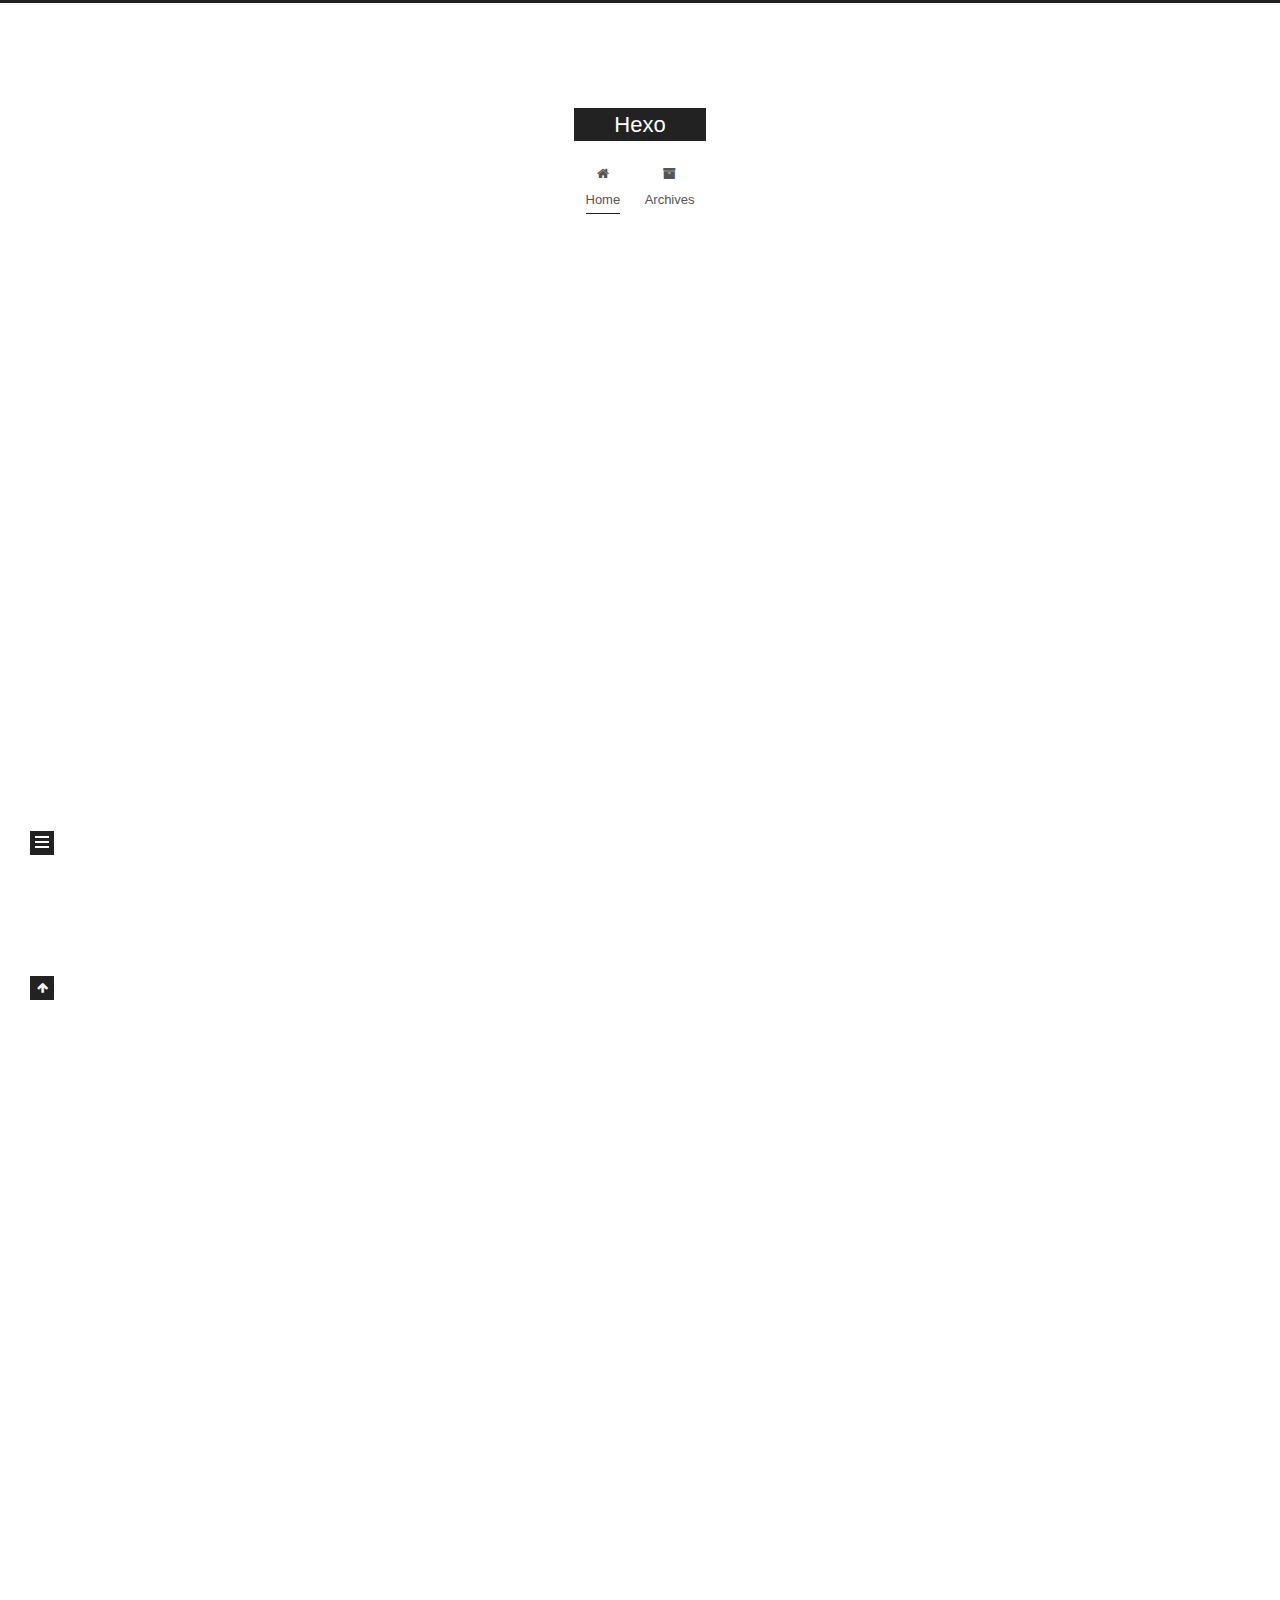
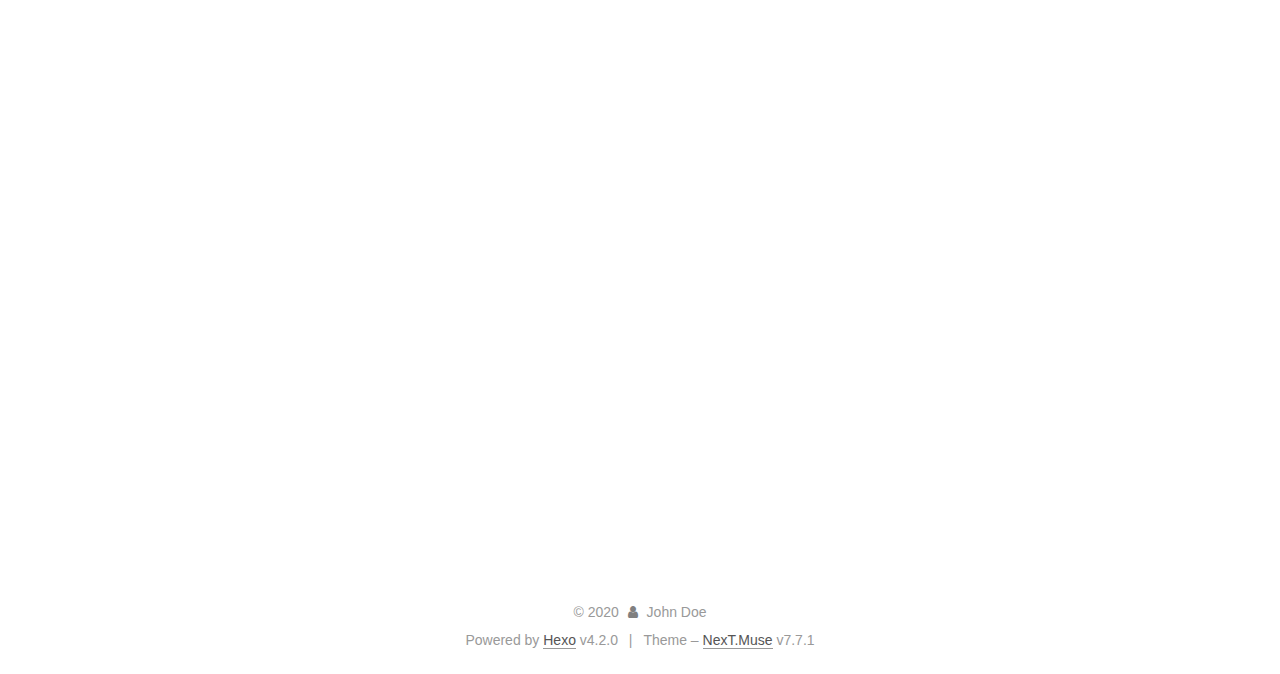
==== commit 81b6d22f: "Site updated: 2020-02-28 22:24:58" ====
--- a/index.html
+++ b/index.html
@@ -1,13 +1,25 @@
 <!DOCTYPE html>
-<html>
+<html lang="en">
 <head>
-  <meta charset="utf-8">
-  
-  <meta name="renderer" content="webkit">
-  <meta http-equiv="X-UA-Compatible" content="IE=edge" >
-  <link rel="dns-prefetch" href="http://yoursite.com">
-  <title>Hexo</title>
-  <meta name="viewport" content="width=device-width, initial-scale=1, maximum-scale=1">
+  <meta charset="UTF-8">
+<meta name="viewport" content="width=device-width, initial-scale=1, maximum-scale=2">
+<meta name="theme-color" content="#222">
+<meta name="generator" content="Hexo 4.2.0">
+  <link rel="apple-touch-icon" sizes="180x180" href="/images/apple-touch-icon-next.png">
+  <link rel="icon" type="image/png" sizes="32x32" href="/images/favicon-32x32-next.png">
+  <link rel="icon" type="image/png" sizes="16x16" href="/images/favicon-16x16-next.png">
+  <link rel="mask-icon" href="/images/logo.svg" color="#222">
+
+<link rel="stylesheet" href="/css/main.css">
+
+
+<link rel="stylesheet" href="/lib/font-awesome/css/font-awesome.min.css">
+
+<script id="hexo-configurations">
+    var NexT = window.NexT || {};
+    var CONFIG = {"hostname":"yoursite.com","root":"/","scheme":"Muse","version":"7.7.1","exturl":false,"sidebar":{"position":"left","display":"post","padding":18,"offset":12,"onmobile":false},"copycode":{"enable":false,"show_result":false,"style":null},"back2top":{"enable":true,"sidebar":false,"scrollpercent":false},"bookmark":{"enable":false,"color":"#222","save":"auto"},"fancybox":false,"mediumzoom":false,"lazyload":false,"pangu":false,"comments":{"style":"tabs","active":null,"storage":true,"lazyload":false,"nav":null},"algolia":{"hits":{"per_page":10},"labels":{"input_placeholder":"Search for Posts","hits_empty":"We didn't find any results for the search: ${query}","hits_stats":"${hits} results found in ${time} ms"}},"localsearch":{"enable":false,"trigger":"auto","top_n_per_article":1,"unescape":false,"preload":false},"motion":{"enable":true,"async":false,"transition":{"post_block":"fadeIn","post_header":"slideDownIn","post_body":"slideDownIn","coll_header":"slideLeftIn","sidebar":"slideUpIn"}}};
+  </script>
+
   <meta property="og:type" content="website">
 <meta property="og:title" content="Hexo">
 <meta property="og:url" content="http://yoursite.com/index.html">
@@ -15,231 +27,225 @@
 <meta property="og:locale" content="en_US">
 <meta property="article:author" content="John Doe">
 <meta name="twitter:card" content="summary">
-  
-    <link rel="alternative" href="/atom.xml" title="Hexo" type="application/atom+xml">
-  
-  
-    <link rel="icon" href="/favicon.png">
-  
-  <link rel="stylesheet" type="text/css" href="/./main.0cf68a.css">
-  <style type="text/css">
-  
-    #container.show {
-      background: linear-gradient(200deg,#a0cfe4,#e8c37e);
-    }
+
+<link rel="canonical" href="http://yoursite.com/">
+
+
+<script id="page-configurations">
+  // https://hexo.io/docs/variables.html
+  CONFIG.page = {
+    sidebar: "",
+    isHome: true,
+    isPost: false
+  };
+</script>
+
+  <title>Hexo</title>
+  
+
+
+
+
+
+
+  <noscript>
+  <style>
+  .use-motion .brand,
+  .use-motion .menu-item,
+  .sidebar-inner,
+  .use-motion .post-block,
+  .use-motion .pagination,
+  .use-motion .comments,
+  .use-motion .post-header,
+  .use-motion .post-body,
+  .use-motion .collection-header { opacity: initial; }
+
+  .use-motion .site-title,
+  .use-motion .site-subtitle {
+    opacity: initial;
+    top: initial;
+  }
+
+  .use-motion .logo-line-before i { left: initial; }
+  .use-motion .logo-line-after i { right: initial; }
   </style>
-  
-
-  
-
-<meta name="generator" content="Hexo 4.2.0"></head>
-
-<body>
-  <div id="container" q-class="show:isCtnShow">
-    <canvas id="anm-canvas" class="anm-canvas"></canvas>
-    <div class="left-col" q-class="show:isShow">
+</noscript>
+
+</head>
+
+<body itemscope itemtype="http://schema.org/WebPage">
+  <div class="container use-motion">
+    <div class="headband"></div>
+
+    <header class="header" itemscope itemtype="http://schema.org/WPHeader">
+      <div class="header-inner"><div class="site-brand-container">
+  <div class="site-nav-toggle">
+    <div class="toggle" aria-label="Toggle navigation bar">
+      <span class="toggle-line toggle-line-first"></span>
+      <span class="toggle-line toggle-line-middle"></span>
+      <span class="toggle-line toggle-line-last"></span>
+    </div>
+  </div>
+
+  <div class="site-meta">
+
+    <div>
+      <a href="/" class="brand" rel="start">
+        <span class="logo-line-before"><i></i></span>
+        <span class="site-title">Hexo</span>
+        <span class="logo-line-after"><i></i></span>
+      </a>
+    </div>
+  </div>
+
+  <div class="site-nav-right">
+    <div class="toggle popup-trigger">
+    </div>
+  </div>
+</div>
+
+
+<nav class="site-nav">
+  
+  <ul id="menu" class="menu">
+        <li class="menu-item menu-item-home">
+
+    <a href="/" rel="section"><i class="fa fa-fw fa-home"></i>Home</a>
+
+  </li>
+        <li class="menu-item menu-item-archives">
+
+    <a href="/archives/" rel="section"><i class="fa fa-fw fa-archive"></i>Archives</a>
+
+  </li>
+  </ul>
+
+</nav>
+</div>
+    </header>
+
+    
+  <div class="back-to-top">
+    <i class="fa fa-arrow-up"></i>
+    <span>0%</span>
+  </div>
+
+
+    <main class="main">
+      <div class="main-inner">
+        <div class="content-wrap">
+          
+
+          <div class="content">
+            
+
+  <div class="posts-expand">
+        
+  
+  
+  <article itemscope itemtype="http://schema.org/Article" class="post-block home" lang="en">
+    <link itemprop="mainEntityOfPage" href="http://yoursite.com/2020/02/28/%E6%88%91%E7%9A%84%E7%AC%AC%E4%B8%80%E7%AF%87%E5%8D%9A%E5%AE%A2%E6%96%87%E7%AB%A0/">
+
+    <span hidden itemprop="author" itemscope itemtype="http://schema.org/Person">
+      <meta itemprop="image" content="/images/avatar.gif">
+      <meta itemprop="name" content="John Doe">
+      <meta itemprop="description" content="">
+    </span>
+
+    <span hidden itemprop="publisher" itemscope itemtype="http://schema.org/Organization">
+      <meta itemprop="name" content="Hexo">
+    </span>
+      <header class="post-header">
+        <h1 class="post-title" itemprop="name headline">
+          
+            <a href="/2020/02/28/%E6%88%91%E7%9A%84%E7%AC%AC%E4%B8%80%E7%AF%87%E5%8D%9A%E5%AE%A2%E6%96%87%E7%AB%A0/" class="post-title-link" itemprop="url">我的第一篇博客文章</a>
+        </h1>
+
+        <div class="post-meta">
+            <span class="post-meta-item">
+              <span class="post-meta-item-icon">
+                <i class="fa fa-calendar-o"></i>
+              </span>
+              <span class="post-meta-item-text">Posted on</span>
+              
+
+              <time title="Created: 2020-02-28 01:16:21 / Modified: 01:22:51" itemprop="dateCreated datePublished" datetime="2020-02-28T01:16:21+08:00">2020-02-28</time>
+            </span>
+
+          
+
+        </div>
+      </header>
+
+    
+    
+    
+    <div class="post-body" itemprop="articleBody">
+
       
-<div class="overlay" style="background: #4d4d4d"></div>
-<div class="intrude-less">
-	<header id="header" class="inner">
-		<a href="/" class="profilepic">
-			<img src="" class="js-avatar">
-		</a>
-		<hgroup>
-		  <h1 class="header-author"><a href="/">John Doe</a></h1>
-		</hgroup>
-		
-
-		<nav class="header-menu">
-			<ul>
-			
-				<li><a href="/">主页</a></li>
-	        
-				<li><a href="/tags/%E9%9A%8F%E7%AC%94/">随笔</a></li>
-	        
-			</ul>
-		</nav>
-		<nav class="header-smart-menu">
-    		
-    			
-    			<a q-on="click: openSlider(e, 'innerArchive')" href="javascript:void(0)">所有文章</a>
-    			
-            
-    			
-    			<a q-on="click: openSlider(e, 'friends')" href="javascript:void(0)">友链</a>
-    			
-            
-    			
-    			<a q-on="click: openSlider(e, 'aboutme')" href="javascript:void(0)">关于我</a>
-    			
-            
-		</nav>
-		<nav class="header-nav">
-			<div class="social">
-				
-					<a class="github" target="_blank" href="#" title="github"><i class="icon-github"></i></a>
-		        
-					<a class="weibo" target="_blank" href="#" title="weibo"><i class="icon-weibo"></i></a>
-		        
-					<a class="rss" target="_blank" href="#" title="rss"><i class="icon-rss"></i></a>
-		        
-					<a class="zhihu" target="_blank" href="#" title="zhihu"><i class="icon-zhihu"></i></a>
-		        
-			</div>
-		</nav>
-	</header>		
-</div>
-
-    </div>
-    <div class="mid-col" q-class="show:isShow,hide:isShow|isFalse">
-      
-<nav id="mobile-nav">
-  	<div class="overlay js-overlay" style="background: #4d4d4d"></div>
-	<div class="btnctn js-mobile-btnctn">
-  		<div class="slider-trigger list" q-on="click: openSlider(e)"><i class="icon icon-sort"></i></div>
-	</div>
-	<div class="intrude-less">
-		<header id="header" class="inner">
-			<div class="profilepic">
-				<img src="" class="js-avatar">
-			</div>
-			<hgroup>
-			  <h1 class="header-author js-header-author">John Doe</h1>
-			</hgroup>
-			
-			
-			
-				
-			
-				
-			
-			
-			
-			<nav class="header-nav">
-				<div class="social">
-					
-						<a class="github" target="_blank" href="#" title="github"><i class="icon-github"></i></a>
-			        
-						<a class="weibo" target="_blank" href="#" title="weibo"><i class="icon-weibo"></i></a>
-			        
-						<a class="rss" target="_blank" href="#" title="rss"><i class="icon-rss"></i></a>
-			        
-						<a class="zhihu" target="_blank" href="#" title="zhihu"><i class="icon-zhihu"></i></a>
-			        
-				</div>
-			</nav>
-
-			<nav class="header-menu js-header-menu">
-				<ul style="width: 50%">
-				
-				
-					<li style="width: 50%"><a href="/">主页</a></li>
-		        
-					<li style="width: 50%"><a href="/tags/%E9%9A%8F%E7%AC%94/">随笔</a></li>
-		        
-				</ul>
-			</nav>
-		</header>				
-	</div>
-	<div class="mobile-mask" style="display:none" q-show="isShow"></div>
-</nav>
-
-      <div id="wrapper" class="body-wrap">
-        <div class="menu-l">
-          <div class="canvas-wrap">
-            <canvas data-colors="#eaeaea" data-sectionHeight="100" data-contentId="js-content" id="myCanvas1" class="anm-canvas"></canvas>
-          </div>
-          <div id="js-content" class="content-ll">
-            
-  
-    <article id="post-我的第一篇博客文章" class="article article-type-post  article-index" itemscope itemprop="blogPost">
-  <div class="article-inner">
-    
-      <header class="article-header">
-        
-  
-    <h1 itemprop="name">
-      <a class="article-title" href="/2020/02/28/%E6%88%91%E7%9A%84%E7%AC%AC%E4%B8%80%E7%AF%87%E5%8D%9A%E5%AE%A2%E6%96%87%E7%AB%A0/">我的第一篇博客文章</a>
-    </h1>
-  
-
-        
-        <a href="/2020/02/28/%E6%88%91%E7%9A%84%E7%AC%AC%E4%B8%80%E7%AF%87%E5%8D%9A%E5%AE%A2%E6%96%87%E7%AB%A0/" class="archive-article-date">
-  	<time datetime="2020-02-27T17:16:21.000Z" itemprop="datePublished"><i class="icon-calendar icon"></i>2020-02-28</time>
-</a>
-        
-      </header>
-    
-    <div class="article-entry" itemprop="articleBody">
-      
-        <h2 id="第一章"><a href="#第一章" class="headerlink" title="第一章"></a>第一章</h2><p>内容</p>
+          <h2 id="第一章"><a href="#第一章" class="headerlink" title="第一章"></a>第一章</h2><p>内容</p>
 <hr>
 <h2 id="第二章"><a href="#第二章" class="headerlink" title="第二章"></a>第二章</h2><p>内容</p>
 <hr>
 <h2 id="参考文献"><a href="#参考文献" class="headerlink" title="参考文献"></a>参考文献</h2><p>内容</p>
 
       
+    </div>
+
+    
+    
+    
+      <footer class="post-footer">
+        <div class="post-eof"></div>
+      </footer>
+  </article>
+  
+  
+  
+
+        
+  
+  
+  <article itemscope itemtype="http://schema.org/Article" class="post-block home" lang="en">
+    <link itemprop="mainEntityOfPage" href="http://yoursite.com/2020/02/28/hello-world/">
+
+    <span hidden itemprop="author" itemscope itemtype="http://schema.org/Person">
+      <meta itemprop="image" content="/images/avatar.gif">
+      <meta itemprop="name" content="John Doe">
+      <meta itemprop="description" content="">
+    </span>
+
+    <span hidden itemprop="publisher" itemscope itemtype="http://schema.org/Organization">
+      <meta itemprop="name" content="Hexo">
+    </span>
+      <header class="post-header">
+        <h1 class="post-title" itemprop="name headline">
+          
+            <a href="/2020/02/28/hello-world/" class="post-title-link" itemprop="url">Hello World</a>
+        </h1>
+
+        <div class="post-meta">
+            <span class="post-meta-item">
+              <span class="post-meta-item-icon">
+                <i class="fa fa-calendar-o"></i>
+              </span>
+              <span class="post-meta-item-text">Posted on</span>
+
+              <time title="Created: 2020-02-28 01:00:31" itemprop="dateCreated datePublished" datetime="2020-02-28T01:00:31+08:00">2020-02-28</time>
+            </span>
+
+          
+
+        </div>
+      </header>
+
+    
+    
+    
+    <div class="post-body" itemprop="articleBody">
 
       
-    </div>
-    <div class="article-info article-info-index">
-      
-      
-      
-
-      
-        <p class="article-more-link">
-          <a class="article-more-a" href="/2020/02/28/%E6%88%91%E7%9A%84%E7%AC%AC%E4%B8%80%E7%AF%87%E5%8D%9A%E5%AE%A2%E6%96%87%E7%AB%A0/">展开全文 >></a>
-        </p>
-      
-
-      
-      <div class="clearfix"></div>
-    </div>
-  </div>
-</article>
-
-<aside class="wrap-side-operation">
-    <div class="mod-side-operation">
-        
-        <div class="jump-container" id="js-jump-container" style="display:none;">
-            <a href="javascript:void(0)" class="mod-side-operation__jump-to-top">
-                <i class="icon-font icon-back"></i>
-            </a>
-            <div id="js-jump-plan-container" class="jump-plan-container" style="top: -11px;">
-                <i class="icon-font icon-plane jump-plane"></i>
-            </div>
-        </div>
-        
-        
-    </div>
-</aside>
-
-
-
-
-  
-    <article id="post-hello-world" class="article article-type-post  article-index" itemscope itemprop="blogPost">
-  <div class="article-inner">
-    
-      <header class="article-header">
-        
-  
-    <h1 itemprop="name">
-      <a class="article-title" href="/2020/02/28/hello-world/">Hello World</a>
-    </h1>
-  
-
-        
-        <a href="/2020/02/28/hello-world/" class="archive-article-date">
-  	<time datetime="2020-02-27T17:00:31.113Z" itemprop="datePublished"><i class="icon-calendar icon"></i>2020-02-28</time>
-</a>
-        
-      </header>
-    
-    <div class="article-entry" itemprop="articleBody">
-      
-        <p>Welcome to <a href="https://hexo.io/" target="_blank" rel="noopener">Hexo</a>! This is your very first post. Check <a href="https://hexo.io/docs/" target="_blank" rel="noopener">documentation</a> for more info. If you get any problems when using Hexo, you can find the answer in <a href="https://hexo.io/docs/troubleshooting.html" target="_blank" rel="noopener">troubleshooting</a> or you can ask me on <a href="https://github.com/hexojs/hexo/issues" target="_blank" rel="noopener">GitHub</a>.</p>
+          <p>Welcome to <a href="https://hexo.io/" target="_blank" rel="noopener">Hexo</a>! This is your very first post. Check <a href="https://hexo.io/docs/" target="_blank" rel="noopener">documentation</a> for more info. If you get any problems when using Hexo, you can find the answer in <a href="https://hexo.io/docs/troubleshooting.html" target="_blank" rel="noopener">troubleshooting</a> or you can ask me on <a href="https://github.com/hexojs/hexo/issues" target="_blank" rel="noopener">GitHub</a>.</p>
 <h2 id="Quick-Start"><a href="#Quick-Start" class="headerlink" title="Quick Start"></a>Quick Start</h2><h3 id="Create-a-new-post"><a href="#Create-a-new-post" class="headerlink" title="Create a new post"></a>Create a new post</h3><figure class="highlight bash"><table><tr><td class="gutter"><pre><span class="line">1</span><br></pre></td><td class="code"><pre><span class="line">$ hexo new <span class="string">"My New Post"</span></span><br></pre></td></tr></table></figure>
 
 <p>More info: <a href="https://hexo.io/docs/writing.html" target="_blank" rel="noopener">Writing</a></p>
@@ -254,292 +260,174 @@
 <p>More info: <a href="https://hexo.io/docs/one-command-deployment.html" target="_blank" rel="noopener">Deployment</a></p>
 
       
-
-      
-    </div>
-    <div class="article-info article-info-index">
-      
-      
-      
-
-      
-        <p class="article-more-link">
-          <a class="article-more-a" href="/2020/02/28/hello-world/">展开全文 >></a>
-        </p>
-      
-
-      
-      <div class="clearfix"></div>
-    </div>
-  </div>
-</article>
-
-<aside class="wrap-side-operation">
-    <div class="mod-side-operation">
+    </div>
+
+    
+    
+    
+      <footer class="post-footer">
+        <div class="post-eof"></div>
+      </footer>
+  </article>
+  
+  
+  
+
+  </div>
+
+  
+
+
+
+          </div>
+          
+
+<script>
+  window.addEventListener('tabs:register', () => {
+    let activeClass = CONFIG.comments.activeClass;
+    if (CONFIG.comments.storage) {
+      activeClass = localStorage.getItem('comments_active') || activeClass;
+    }
+    if (activeClass) {
+      let activeTab = document.querySelector(`a[href="#comment-${activeClass}"]`);
+      if (activeTab) {
+        activeTab.click();
+      }
+    }
+  });
+  if (CONFIG.comments.storage) {
+    window.addEventListener('tabs:click', event => {
+      if (!event.target.matches('.tabs-comment .tab-content .tab-pane')) return;
+      let commentClass = event.target.classList[1];
+      localStorage.setItem('comments_active', commentClass);
+    });
+  }
+</script>
+
+        </div>
+          
+  
+  <div class="toggle sidebar-toggle">
+    <span class="toggle-line toggle-line-first"></span>
+    <span class="toggle-line toggle-line-middle"></span>
+    <span class="toggle-line toggle-line-last"></span>
+  </div>
+
+  <aside class="sidebar">
+    <div class="sidebar-inner">
+
+      <ul class="sidebar-nav motion-element">
+        <li class="sidebar-nav-toc">
+          Table of Contents
+        </li>
+        <li class="sidebar-nav-overview">
+          Overview
+        </li>
+      </ul>
+
+      <!--noindex-->
+      <div class="post-toc-wrap sidebar-panel">
+      </div>
+      <!--/noindex-->
+
+      <div class="site-overview-wrap sidebar-panel">
+        <div class="site-author motion-element" itemprop="author" itemscope itemtype="http://schema.org/Person">
+  <p class="site-author-name" itemprop="name">John Doe</p>
+  <div class="site-description" itemprop="description"></div>
+</div>
+<div class="site-state-wrap motion-element">
+  <nav class="site-state">
+      <div class="site-state-item site-state-posts">
+          <a href="/archives/">
         
-        <div class="jump-container" id="js-jump-container" style="display:none;">
-            <a href="javascript:void(0)" class="mod-side-operation__jump-to-top">
-                <i class="icon-font icon-back"></i>
-            </a>
-            <div id="js-jump-plan-container" class="jump-plan-container" style="top: -11px;">
-                <i class="icon-font icon-plane jump-plane"></i>
-            </div>
-        </div>
+          <span class="site-state-item-count">2</span>
+          <span class="site-state-item-name">posts</span>
+        </a>
+      </div>
+  </nav>
+</div>
+
+
+
+      </div>
+
+    </div>
+  </aside>
+  <div id="sidebar-dimmer"></div>
+
+
+      </div>
+    </main>
+
+    <footer class="footer">
+      <div class="footer-inner">
         
+
+<div class="copyright">
+  
+  &copy; 
+  <span itemprop="copyrightYear">2020</span>
+  <span class="with-love">
+    <i class="fa fa-user"></i>
+  </span>
+  <span class="author" itemprop="copyrightHolder">John Doe</span>
+</div>
+  <div class="powered-by">Powered by <a href="https://hexo.io/" class="theme-link" rel="noopener" target="_blank">Hexo</a> v4.2.0
+  </div>
+  <span class="post-meta-divider">|</span>
+  <div class="theme-info">Theme – <a href="https://muse.theme-next.org/" class="theme-link" rel="noopener" target="_blank">NexT.Muse</a> v7.7.1
+  </div>
+
         
-    </div>
-</aside>
-
-
-
-
-  
-  
-
-
-          </div>
-        </div>
+
+
+
+
+
+
+
+
       </div>
-      <footer id="footer">
-  <div class="outer">
-    <div id="footer-info">
-    	<div class="footer-left">
-    		&copy; 2020 John Doe
-    	</div>
-      	<div class="footer-right">
-      		<a href="http://hexo.io/" target="_blank">Hexo</a>  Theme <a href="https://github.com/litten/hexo-theme-yilia" target="_blank">Yilia</a> by Litten
-      	</div>
-    </div>
-  </div>
-</footer>
-    </div>
-    <script>
-	var yiliaConfig = {
-		mathjax: false,
-		isHome: true,
-		isPost: false,
-		isArchive: false,
-		isTag: false,
-		isCategory: false,
-		open_in_new: false,
-		toc_hide_index: true,
-		root: "/",
-		innerArchive: true,
-		showTags: false
-	}
-</script>
-
-<script>!function(t){function n(e){if(r[e])return r[e].exports;var i=r[e]={exports:{},id:e,loaded:!1};return t[e].call(i.exports,i,i.exports,n),i.loaded=!0,i.exports}var r={};n.m=t,n.c=r,n.p="./",n(0)}([function(t,n,r){r(195),t.exports=r(191)},function(t,n,r){var e=r(3),i=r(52),o=r(27),u=r(28),c=r(53),f="prototype",a=function(t,n,r){var s,l,h,v,p=t&a.F,d=t&a.G,y=t&a.S,g=t&a.P,b=t&a.B,m=d?e:y?e[n]||(e[n]={}):(e[n]||{})[f],x=d?i:i[n]||(i[n]={}),w=x[f]||(x[f]={});d&&(r=n);for(s in r)l=!p&&m&&void 0!==m[s],h=(l?m:r)[s],v=b&&l?c(h,e):g&&"function"==typeof h?c(Function.call,h):h,m&&u(m,s,h,t&a.U),x[s]!=h&&o(x,s,v),g&&w[s]!=h&&(w[s]=h)};e.core=i,a.F=1,a.G=2,a.S=4,a.P=8,a.B=16,a.W=32,a.U=64,a.R=128,t.exports=a},function(t,n,r){var e=r(6);t.exports=function(t){if(!e(t))throw TypeError(t+" is not an object!");return t}},function(t,n){var r=t.exports="undefined"!=typeof window&&window.Math==Math?window:"undefined"!=typeof self&&self.Math==Math?self:Function("return this")();"number"==typeof __g&&(__g=r)},function(t,n){t.exports=function(t){try{return!!t()}catch(t){return!0}}},function(t,n){var r=t.exports="undefined"!=typeof window&&window.Math==Math?window:"undefined"!=typeof self&&self.Math==Math?self:Function("return this")();"number"==typeof __g&&(__g=r)},function(t,n){t.exports=function(t){return"object"==typeof t?null!==t:"function"==typeof t}},function(t,n,r){var e=r(126)("wks"),i=r(76),o=r(3).Symbol,u="function"==typeof o;(t.exports=function(t){return e[t]||(e[t]=u&&o[t]||(u?o:i)("Symbol."+t))}).store=e},function(t,n){var r={}.hasOwnProperty;t.exports=function(t,n){return r.call(t,n)}},function(t,n,r){var e=r(94),i=r(33);t.exports=function(t){return e(i(t))}},function(t,n,r){t.exports=!r(4)(function(){return 7!=Object.defineProperty({},"a",{get:function(){return 7}}).a})},function(t,n,r){var e=r(2),i=r(167),o=r(50),u=Object.defineProperty;n.f=r(10)?Object.defineProperty:function(t,n,r){if(e(t),n=o(n,!0),e(r),i)try{return u(t,n,r)}catch(t){}if("get"in r||"set"in r)throw TypeError("Accessors not supported!");return"value"in r&&(t[n]=r.value),t}},function(t,n,r){t.exports=!r(18)(function(){return 7!=Object.defineProperty({},"a",{get:function(){return 7}}).a})},function(t,n,r){var e=r(14),i=r(22);t.exports=r(12)?function(t,n,r){return e.f(t,n,i(1,r))}:function(t,n,r){return t[n]=r,t}},function(t,n,r){var e=r(20),i=r(58),o=r(42),u=Object.defineProperty;n.f=r(12)?Object.defineProperty:function(t,n,r){if(e(t),n=o(n,!0),e(r),i)try{return u(t,n,r)}catch(t){}if("get"in r||"set"in r)throw TypeError("Accessors not supported!");return"value"in r&&(t[n]=r.value),t}},function(t,n,r){var e=r(40)("wks"),i=r(23),o=r(5).Symbol,u="function"==typeof o;(t.exports=function(t){return e[t]||(e[t]=u&&o[t]||(u?o:i)("Symbol."+t))}).store=e},function(t,n,r){var e=r(67),i=Math.min;t.exports=function(t){return t>0?i(e(t),9007199254740991):0}},function(t,n,r){var e=r(46);t.exports=function(t){return Object(e(t))}},function(t,n){t.exports=function(t){try{return!!t()}catch(t){return!0}}},function(t,n,r){var e=r(63),i=r(34);t.exports=Object.keys||function(t){return e(t,i)}},function(t,n,r){var e=r(21);t.exports=function(t){if(!e(t))throw TypeError(t+" is not an object!");return t}},function(t,n){t.exports=function(t){return"object"==typeof t?null!==t:"function"==typeof t}},function(t,n){t.exports=function(t,n){return{enumerable:!(1&t),configurable:!(2&t),writable:!(4&t),value:n}}},function(t,n){var r=0,e=Math.random();t.exports=function(t){return"Symbol(".concat(void 0===t?"":t,")_",(++r+e).toString(36))}},function(t,n){var r={}.hasOwnProperty;t.exports=function(t,n){return r.call(t,n)}},function(t,n){var r=t.exports={version:"2.4.0"};"number"==typeof __e&&(__e=r)},function(t,n){t.exports=function(t){if("function"!=typeof t)throw TypeError(t+" is not a function!");return t}},function(t,n,r){var e=r(11),i=r(66);t.exports=r(10)?function(t,n,r){return e.f(t,n,i(1,r))}:function(t,n,r){return t[n]=r,t}},function(t,n,r){var e=r(3),i=r(27),o=r(24),u=r(76)("src"),c="toString",f=Function[c],a=(""+f).split(c);r(52).inspectSource=function(t){return f.call(t)},(t.exports=function(t,n,r,c){var f="function"==typeof r;f&&(o(r,"name")||i(r,"name",n)),t[n]!==r&&(f&&(o(r,u)||i(r,u,t[n]?""+t[n]:a.join(String(n)))),t===e?t[n]=r:c?t[n]?t[n]=r:i(t,n,r):(delete t[n],i(t,n,r)))})(Function.prototype,c,function(){return"function"==typeof this&&this[u]||f.call(this)})},function(t,n,r){var e=r(1),i=r(4),o=r(46),u=function(t,n,r,e){var i=String(o(t)),u="<"+n;return""!==r&&(u+=" "+r+'="'+String(e).replace(/"/g,"&quot;")+'"'),u+">"+i+"</"+n+">"};t.exports=function(t,n){var r={};r[t]=n(u),e(e.P+e.F*i(function(){var n=""[t]('"');return n!==n.toLowerCase()||n.split('"').length>3}),"String",r)}},function(t,n,r){var e=r(115),i=r(46);t.exports=function(t){return e(i(t))}},function(t,n,r){var e=r(116),i=r(66),o=r(30),u=r(50),c=r(24),f=r(167),a=Object.getOwnPropertyDescriptor;n.f=r(10)?a:function(t,n){if(t=o(t),n=u(n,!0),f)try{return a(t,n)}catch(t){}if(c(t,n))return i(!e.f.call(t,n),t[n])}},function(t,n,r){var e=r(24),i=r(17),o=r(145)("IE_PROTO"),u=Object.prototype;t.exports=Object.getPrototypeOf||function(t){return t=i(t),e(t,o)?t[o]:"function"==typeof t.constructor&&t instanceof t.constructor?t.constructor.prototype:t instanceof Object?u:null}},function(t,n){t.exports=function(t){if(void 0==t)throw TypeError("Can't call method on  "+t);return t}},function(t,n){t.exports="constructor,hasOwnProperty,isPrototypeOf,propertyIsEnumerable,toLocaleString,toString,valueOf".split(",")},function(t,n){t.exports={}},function(t,n){t.exports=!0},function(t,n){n.f={}.propertyIsEnumerable},function(t,n,r){var e=r(14).f,i=r(8),o=r(15)("toStringTag");t.exports=function(t,n,r){t&&!i(t=r?t:t.prototype,o)&&e(t,o,{configurable:!0,value:n})}},function(t,n,r){var e=r(40)("keys"),i=r(23);t.exports=function(t){return e[t]||(e[t]=i(t))}},function(t,n,r){var e=r(5),i="__core-js_shared__",o=e[i]||(e[i]={});t.exports=function(t){return o[t]||(o[t]={})}},function(t,n){var r=Math.ceil,e=Math.floor;t.exports=function(t){return isNaN(t=+t)?0:(t>0?e:r)(t)}},function(t,n,r){var e=r(21);t.exports=function(t,n){if(!e(t))return t;var r,i;if(n&&"function"==typeof(r=t.toString)&&!e(i=r.call(t)))return i;if("function"==typeof(r=t.valueOf)&&!e(i=r.call(t)))return i;if(!n&&"function"==typeof(r=t.toString)&&!e(i=r.call(t)))return i;throw TypeError("Can't convert object to primitive value")}},function(t,n,r){var e=r(5),i=r(25),o=r(36),u=r(44),c=r(14).f;t.exports=function(t){var n=i.Symbol||(i.Symbol=o?{}:e.Symbol||{});"_"==t.charAt(0)||t in n||c(n,t,{value:u.f(t)})}},function(t,n,r){n.f=r(15)},function(t,n){var r={}.toString;t.exports=function(t){return r.call(t).slice(8,-1)}},function(t,n){t.exports=function(t){if(void 0==t)throw TypeError("Can't call method on  "+t);return t}},function(t,n,r){var e=r(4);t.exports=function(t,n){return!!t&&e(function(){n?t.call(null,function(){},1):t.call(null)})}},function(t,n,r){var e=r(53),i=r(115),o=r(17),u=r(16),c=r(203);t.exports=function(t,n){var r=1==t,f=2==t,a=3==t,s=4==t,l=6==t,h=5==t||l,v=n||c;return function(n,c,p){for(var d,y,g=o(n),b=i(g),m=e(c,p,3),x=u(b.length),w=0,S=r?v(n,x):f?v(n,0):void 0;x>w;w++)if((h||w in b)&&(d=b[w],y=m(d,w,g),t))if(r)S[w]=y;else if(y)switch(t){case 3:return!0;case 5:return d;case 6:return w;case 2:S.push(d)}else if(s)return!1;return l?-1:a||s?s:S}}},function(t,n,r){var e=r(1),i=r(52),o=r(4);t.exports=function(t,n){var r=(i.Object||{})[t]||Object[t],u={};u[t]=n(r),e(e.S+e.F*o(function(){r(1)}),"Object",u)}},function(t,n,r){var e=r(6);t.exports=function(t,n){if(!e(t))return t;var r,i;if(n&&"function"==typeof(r=t.toString)&&!e(i=r.call(t)))return i;if("function"==typeof(r=t.valueOf)&&!e(i=r.call(t)))return i;if(!n&&"function"==typeof(r=t.toString)&&!e(i=r.call(t)))return i;throw TypeError("Can't convert object to primitive value")}},function(t,n,r){var e=r(5),i=r(25),o=r(91),u=r(13),c="prototype",f=function(t,n,r){var a,s,l,h=t&f.F,v=t&f.G,p=t&f.S,d=t&f.P,y=t&f.B,g=t&f.W,b=v?i:i[n]||(i[n]={}),m=b[c],x=v?e:p?e[n]:(e[n]||{})[c];v&&(r=n);for(a in r)(s=!h&&x&&void 0!==x[a])&&a in b||(l=s?x[a]:r[a],b[a]=v&&"function"!=typeof x[a]?r[a]:y&&s?o(l,e):g&&x[a]==l?function(t){var n=function(n,r,e){if(this instanceof t){switch(arguments.length){case 0:return new t;case 1:return new t(n);case 2:return new t(n,r)}return new t(n,r,e)}return t.apply(this,arguments)};return n[c]=t[c],n}(l):d&&"function"==typeof l?o(Function.call,l):l,d&&((b.virtual||(b.virtual={}))[a]=l,t&f.R&&m&&!m[a]&&u(m,a,l)))};f.F=1,f.G=2,f.S=4,f.P=8,f.B=16,f.W=32,f.U=64,f.R=128,t.exports=f},function(t,n){var r=t.exports={version:"2.4.0"};"number"==typeof __e&&(__e=r)},function(t,n,r){var e=r(26);t.exports=function(t,n,r){if(e(t),void 0===n)return t;switch(r){case 1:return function(r){return t.call(n,r)};case 2:return function(r,e){return t.call(n,r,e)};case 3:return function(r,e,i){return t.call(n,r,e,i)}}return function(){return t.apply(n,arguments)}}},function(t,n,r){var e=r(183),i=r(1),o=r(126)("metadata"),u=o.store||(o.store=new(r(186))),c=function(t,n,r){var i=u.get(t);if(!i){if(!r)return;u.set(t,i=new e)}var o=i.get(n);if(!o){if(!r)return;i.set(n,o=new e)}return o},f=function(t,n,r){var e=c(n,r,!1);return void 0!==e&&e.has(t)},a=function(t,n,r){var e=c(n,r,!1);return void 0===e?void 0:e.get(t)},s=function(t,n,r,e){c(r,e,!0).set(t,n)},l=function(t,n){var r=c(t,n,!1),e=[];return r&&r.forEach(function(t,n){e.push(n)}),e},h=function(t){return void 0===t||"symbol"==typeof t?t:String(t)},v=function(t){i(i.S,"Reflect",t)};t.exports={store:u,map:c,has:f,get:a,set:s,keys:l,key:h,exp:v}},function(t,n,r){"use strict";if(r(10)){var e=r(69),i=r(3),o=r(4),u=r(1),c=r(127),f=r(152),a=r(53),s=r(68),l=r(66),h=r(27),v=r(73),p=r(67),d=r(16),y=r(75),g=r(50),b=r(24),m=r(180),x=r(114),w=r(6),S=r(17),_=r(137),O=r(70),E=r(32),P=r(71).f,j=r(154),F=r(76),M=r(7),A=r(48),N=r(117),T=r(146),I=r(155),k=r(80),L=r(123),R=r(74),C=r(130),D=r(160),U=r(11),W=r(31),G=U.f,B=W.f,V=i.RangeError,z=i.TypeError,q=i.Uint8Array,K="ArrayBuffer",J="Shared"+K,Y="BYTES_PER_ELEMENT",H="prototype",$=Array[H],X=f.ArrayBuffer,Q=f.DataView,Z=A(0),tt=A(2),nt=A(3),rt=A(4),et=A(5),it=A(6),ot=N(!0),ut=N(!1),ct=I.values,ft=I.keys,at=I.entries,st=$.lastIndexOf,lt=$.reduce,ht=$.reduceRight,vt=$.join,pt=$.sort,dt=$.slice,yt=$.toString,gt=$.toLocaleString,bt=M("iterator"),mt=M("toStringTag"),xt=F("typed_constructor"),wt=F("def_constructor"),St=c.CONSTR,_t=c.TYPED,Ot=c.VIEW,Et="Wrong length!",Pt=A(1,function(t,n){return Tt(T(t,t[wt]),n)}),jt=o(function(){return 1===new q(new Uint16Array([1]).buffer)[0]}),Ft=!!q&&!!q[H].set&&o(function(){new q(1).set({})}),Mt=function(t,n){if(void 0===t)throw z(Et);var r=+t,e=d(t);if(n&&!m(r,e))throw V(Et);return e},At=function(t,n){var r=p(t);if(r<0||r%n)throw V("Wrong offset!");return r},Nt=function(t){if(w(t)&&_t in t)return t;throw z(t+" is not a typed array!")},Tt=function(t,n){if(!(w(t)&&xt in t))throw z("It is not a typed array constructor!");return new t(n)},It=function(t,n){return kt(T(t,t[wt]),n)},kt=function(t,n){for(var r=0,e=n.length,i=Tt(t,e);e>r;)i[r]=n[r++];return i},Lt=function(t,n,r){G(t,n,{get:function(){return this._d[r]}})},Rt=function(t){var n,r,e,i,o,u,c=S(t),f=arguments.length,s=f>1?arguments[1]:void 0,l=void 0!==s,h=j(c);if(void 0!=h&&!_(h)){for(u=h.call(c),e=[],n=0;!(o=u.next()).done;n++)e.push(o.value);c=e}for(l&&f>2&&(s=a(s,arguments[2],2)),n=0,r=d(c.length),i=Tt(this,r);r>n;n++)i[n]=l?s(c[n],n):c[n];return i},Ct=function(){for(var t=0,n=arguments.length,r=Tt(this,n);n>t;)r[t]=arguments[t++];return r},Dt=!!q&&o(function(){gt.call(new q(1))}),Ut=function(){return gt.apply(Dt?dt.call(Nt(this)):Nt(this),arguments)},Wt={copyWithin:function(t,n){return D.call(Nt(this),t,n,arguments.length>2?arguments[2]:void 0)},every:function(t){return rt(Nt(this),t,arguments.length>1?arguments[1]:void 0)},fill:function(t){return C.apply(Nt(this),arguments)},filter:function(t){return It(this,tt(Nt(this),t,arguments.length>1?arguments[1]:void 0))},find:function(t){return et(Nt(this),t,arguments.length>1?arguments[1]:void 0)},findIndex:function(t){return it(Nt(this),t,arguments.length>1?arguments[1]:void 0)},forEach:function(t){Z(Nt(this),t,arguments.length>1?arguments[1]:void 0)},indexOf:function(t){return ut(Nt(this),t,arguments.length>1?arguments[1]:void 0)},includes:function(t){return ot(Nt(this),t,arguments.length>1?arguments[1]:void 0)},join:function(t){return vt.apply(Nt(this),arguments)},lastIndexOf:function(t){return st.apply(Nt(this),arguments)},map:function(t){return Pt(Nt(this),t,arguments.length>1?arguments[1]:void 0)},reduce:function(t){return lt.apply(Nt(this),arguments)},reduceRight:function(t){return ht.apply(Nt(this),arguments)},reverse:function(){for(var t,n=this,r=Nt(n).length,e=Math.floor(r/2),i=0;i<e;)t=n[i],n[i++]=n[--r],n[r]=t;return n},some:function(t){return nt(Nt(this),t,arguments.length>1?arguments[1]:void 0)},sort:function(t){return pt.call(Nt(this),t)},subarray:function(t,n){var r=Nt(this),e=r.length,i=y(t,e);return new(T(r,r[wt]))(r.buffer,r.byteOffset+i*r.BYTES_PER_ELEMENT,d((void 0===n?e:y(n,e))-i))}},Gt=function(t,n){return It(this,dt.call(Nt(this),t,n))},Bt=function(t){Nt(this);var n=At(arguments[1],1),r=this.length,e=S(t),i=d(e.length),o=0;if(i+n>r)throw V(Et);for(;o<i;)this[n+o]=e[o++]},Vt={entries:function(){return at.call(Nt(this))},keys:function(){return ft.call(Nt(this))},values:function(){return ct.call(Nt(this))}},zt=function(t,n){return w(t)&&t[_t]&&"symbol"!=typeof n&&n in t&&String(+n)==String(n)},qt=function(t,n){return zt(t,n=g(n,!0))?l(2,t[n]):B(t,n)},Kt=function(t,n,r){return!(zt(t,n=g(n,!0))&&w(r)&&b(r,"value"))||b(r,"get")||b(r,"set")||r.configurable||b(r,"writable")&&!r.writable||b(r,"enumerable")&&!r.enumerable?G(t,n,r):(t[n]=r.value,t)};St||(W.f=qt,U.f=Kt),u(u.S+u.F*!St,"Object",{getOwnPropertyDescriptor:qt,defineProperty:Kt}),o(function(){yt.call({})})&&(yt=gt=function(){return vt.call(this)});var Jt=v({},Wt);v(Jt,Vt),h(Jt,bt,Vt.values),v(Jt,{slice:Gt,set:Bt,constructor:function(){},toString:yt,toLocaleString:Ut}),Lt(Jt,"buffer","b"),Lt(Jt,"byteOffset","o"),Lt(Jt,"byteLength","l"),Lt(Jt,"length","e"),G(Jt,mt,{get:function(){return this[_t]}}),t.exports=function(t,n,r,f){f=!!f;var a=t+(f?"Clamped":"")+"Array",l="Uint8Array"!=a,v="get"+t,p="set"+t,y=i[a],g=y||{},b=y&&E(y),m=!y||!c.ABV,S={},_=y&&y[H],j=function(t,r){var e=t._d;return e.v[v](r*n+e.o,jt)},F=function(t,r,e){var i=t._d;f&&(e=(e=Math.round(e))<0?0:e>255?255:255&e),i.v[p](r*n+i.o,e,jt)},M=function(t,n){G(t,n,{get:function(){return j(this,n)},set:function(t){return F(this,n,t)},enumerable:!0})};m?(y=r(function(t,r,e,i){s(t,y,a,"_d");var o,u,c,f,l=0,v=0;if(w(r)){if(!(r instanceof X||(f=x(r))==K||f==J))return _t in r?kt(y,r):Rt.call(y,r);o=r,v=At(e,n);var p=r.byteLength;if(void 0===i){if(p%n)throw V(Et);if((u=p-v)<0)throw V(Et)}else if((u=d(i)*n)+v>p)throw V(Et);c=u/n}else c=Mt(r,!0),u=c*n,o=new X(u);for(h(t,"_d",{b:o,o:v,l:u,e:c,v:new Q(o)});l<c;)M(t,l++)}),_=y[H]=O(Jt),h(_,"constructor",y)):L(function(t){new y(null),new y(t)},!0)||(y=r(function(t,r,e,i){s(t,y,a);var o;return w(r)?r instanceof X||(o=x(r))==K||o==J?void 0!==i?new g(r,At(e,n),i):void 0!==e?new g(r,At(e,n)):new g(r):_t in r?kt(y,r):Rt.call(y,r):new g(Mt(r,l))}),Z(b!==Function.prototype?P(g).concat(P(b)):P(g),function(t){t in y||h(y,t,g[t])}),y[H]=_,e||(_.constructor=y));var A=_[bt],N=!!A&&("values"==A.name||void 0==A.name),T=Vt.values;h(y,xt,!0),h(_,_t,a),h(_,Ot,!0),h(_,wt,y),(f?new y(1)[mt]==a:mt in _)||G(_,mt,{get:function(){return a}}),S[a]=y,u(u.G+u.W+u.F*(y!=g),S),u(u.S,a,{BYTES_PER_ELEMENT:n,from:Rt,of:Ct}),Y in _||h(_,Y,n),u(u.P,a,Wt),R(a),u(u.P+u.F*Ft,a,{set:Bt}),u(u.P+u.F*!N,a,Vt),u(u.P+u.F*(_.toString!=yt),a,{toString:yt}),u(u.P+u.F*o(function(){new y(1).slice()}),a,{slice:Gt}),u(u.P+u.F*(o(function(){return[1,2].toLocaleString()!=new y([1,2]).toLocaleString()})||!o(function(){_.toLocaleString.call([1,2])})),a,{toLocaleString:Ut}),k[a]=N?A:T,e||N||h(_,bt,T)}}else t.exports=function(){}},function(t,n){var r={}.toString;t.exports=function(t){return r.call(t).slice(8,-1)}},function(t,n,r){var e=r(21),i=r(5).document,o=e(i)&&e(i.createElement);t.exports=function(t){return o?i.createElement(t):{}}},function(t,n,r){t.exports=!r(12)&&!r(18)(function(){return 7!=Object.defineProperty(r(57)("div"),"a",{get:function(){return 7}}).a})},function(t,n,r){"use strict";var e=r(36),i=r(51),o=r(64),u=r(13),c=r(8),f=r(35),a=r(96),s=r(38),l=r(103),h=r(15)("iterator"),v=!([].keys&&"next"in[].keys()),p="keys",d="values",y=function(){return this};t.exports=function(t,n,r,g,b,m,x){a(r,n,g);var w,S,_,O=function(t){if(!v&&t in F)return F[t];switch(t){case p:case d:return function(){return new r(this,t)}}return function(){return new r(this,t)}},E=n+" Iterator",P=b==d,j=!1,F=t.prototype,M=F[h]||F["@@iterator"]||b&&F[b],A=M||O(b),N=b?P?O("entries"):A:void 0,T="Array"==n?F.entries||M:M;if(T&&(_=l(T.call(new t)))!==Object.prototype&&(s(_,E,!0),e||c(_,h)||u(_,h,y)),P&&M&&M.name!==d&&(j=!0,A=function(){return M.call(this)}),e&&!x||!v&&!j&&F[h]||u(F,h,A),f[n]=A,f[E]=y,b)if(w={values:P?A:O(d),keys:m?A:O(p),entries:N},x)for(S in w)S in F||o(F,S,w[S]);else i(i.P+i.F*(v||j),n,w);return w}},function(t,n,r){var e=r(20),i=r(100),o=r(34),u=r(39)("IE_PROTO"),c=function(){},f="prototype",a=function(){var t,n=r(57)("iframe"),e=o.length;for(n.style.display="none",r(93).appendChild(n),n.src="javascript:",t=n.contentWindow.document,t.open(),t.write("<script>document.F=Object<\/script>"),t.close(),a=t.F;e--;)delete a[f][o[e]];return a()};t.exports=Object.create||function(t,n){var r;return null!==t?(c[f]=e(t),r=new c,c[f]=null,r[u]=t):r=a(),void 0===n?r:i(r,n)}},function(t,n,r){var e=r(63),i=r(34).concat("length","prototype");n.f=Object.getOwnPropertyNames||function(t){return e(t,i)}},function(t,n){n.f=Object.getOwnPropertySymbols},function(t,n,r){var e=r(8),i=r(9),o=r(90)(!1),u=r(39)("IE_PROTO");t.exports=function(t,n){var r,c=i(t),f=0,a=[];for(r in c)r!=u&&e(c,r)&&a.push(r);for(;n.length>f;)e(c,r=n[f++])&&(~o(a,r)||a.push(r));return a}},function(t,n,r){t.exports=r(13)},function(t,n,r){var e=r(76)("meta"),i=r(6),o=r(24),u=r(11).f,c=0,f=Object.isExtensible||function(){return!0},a=!r(4)(function(){return f(Object.preventExtensions({}))}),s=function(t){u(t,e,{value:{i:"O"+ ++c,w:{}}})},l=function(t,n){if(!i(t))return"symbol"==typeof t?t:("string"==typeof t?"S":"P")+t;if(!o(t,e)){if(!f(t))return"F";if(!n)return"E";s(t)}return t[e].i},h=function(t,n){if(!o(t,e)){if(!f(t))return!0;if(!n)return!1;s(t)}return t[e].w},v=function(t){return a&&p.NEED&&f(t)&&!o(t,e)&&s(t),t},p=t.exports={KEY:e,NEED:!1,fastKey:l,getWeak:h,onFreeze:v}},function(t,n){t.exports=function(t,n){return{enumerable:!(1&t),configurable:!(2&t),writable:!(4&t),value:n}}},function(t,n){var r=Math.ceil,e=Math.floor;t.exports=function(t){return isNaN(t=+t)?0:(t>0?e:r)(t)}},function(t,n){t.exports=function(t,n,r,e){if(!(t instanceof n)||void 0!==e&&e in t)throw TypeError(r+": incorrect invocation!");return t}},function(t,n){t.exports=!1},function(t,n,r){var e=r(2),i=r(173),o=r(133),u=r(145)("IE_PROTO"),c=function(){},f="prototype",a=function(){var t,n=r(132)("iframe"),e=o.length;for(n.style.display="none",r(135).appendChild(n),n.src="javascript:",t=n.contentWindow.document,t.open(),t.write("<script>document.F=Object<\/script>"),t.close(),a=t.F;e--;)delete a[f][o[e]];return a()};t.exports=Object.create||function(t,n){var r;return null!==t?(c[f]=e(t),r=new c,c[f]=null,r[u]=t):r=a(),void 0===n?r:i(r,n)}},function(t,n,r){var e=r(175),i=r(133).concat("length","prototype");n.f=Object.getOwnPropertyNames||function(t){return e(t,i)}},function(t,n,r){var e=r(175),i=r(133);t.exports=Object.keys||function(t){return e(t,i)}},function(t,n,r){var e=r(28);t.exports=function(t,n,r){for(var i in n)e(t,i,n[i],r);return t}},function(t,n,r){"use strict";var e=r(3),i=r(11),o=r(10),u=r(7)("species");t.exports=function(t){var n=e[t];o&&n&&!n[u]&&i.f(n,u,{configurable:!0,get:function(){return this}})}},function(t,n,r){var e=r(67),i=Math.max,o=Math.min;t.exports=function(t,n){return t=e(t),t<0?i(t+n,0):o(t,n)}},function(t,n){var r=0,e=Math.random();t.exports=function(t){return"Symbol(".concat(void 0===t?"":t,")_",(++r+e).toString(36))}},function(t,n,r){var e=r(33);t.exports=function(t){return Object(e(t))}},function(t,n,r){var e=r(7)("unscopables"),i=Array.prototype;void 0==i[e]&&r(27)(i,e,{}),t.exports=function(t){i[e][t]=!0}},function(t,n,r){var e=r(53),i=r(169),o=r(137),u=r(2),c=r(16),f=r(154),a={},s={},n=t.exports=function(t,n,r,l,h){var v,p,d,y,g=h?function(){return t}:f(t),b=e(r,l,n?2:1),m=0;if("function"!=typeof g)throw TypeError(t+" is not iterable!");if(o(g)){for(v=c(t.length);v>m;m++)if((y=n?b(u(p=t[m])[0],p[1]):b(t[m]))===a||y===s)return y}else for(d=g.call(t);!(p=d.next()).done;)if((y=i(d,b,p.value,n))===a||y===s)return y};n.BREAK=a,n.RETURN=s},function(t,n){t.exports={}},function(t,n,r){var e=r(11).f,i=r(24),o=r(7)("toStringTag");t.exports=function(t,n,r){t&&!i(t=r?t:t.prototype,o)&&e(t,o,{configurable:!0,value:n})}},function(t,n,r){var e=r(1),i=r(46),o=r(4),u=r(150),c="["+u+"]",f="​-",a=RegExp("^"+c+c+"*"),s=RegExp(c+c+"*$"),l=function(t,n,r){var i={},c=o(function(){return!!u[t]()||f[t]()!=f}),a=i[t]=c?n(h):u[t];r&&(i[r]=a),e(e.P+e.F*c,"String",i)},h=l.trim=function(t,n){return t=String(i(t)),1&n&&(t=t.replace(a,"")),2&n&&(t=t.replace(s,"")),t};t.exports=l},function(t,n,r){t.exports={default:r(86),__esModule:!0}},function(t,n,r){t.exports={default:r(87),__esModule:!0}},function(t,n,r){"use strict";function e(t){return t&&t.__esModule?t:{default:t}}n.__esModule=!0;var i=r(84),o=e(i),u=r(83),c=e(u),f="function"==typeof c.default&&"symbol"==typeof o.default?function(t){return typeof t}:function(t){return t&&"function"==typeof c.default&&t.constructor===c.default&&t!==c.default.prototype?"symbol":typeof t};n.default="function"==typeof c.default&&"symbol"===f(o.default)?function(t){return void 0===t?"undefined":f(t)}:function(t){return t&&"function"==typeof c.default&&t.constructor===c.default&&t!==c.default.prototype?"symbol":void 0===t?"undefined":f(t)}},function(t,n,r){r(110),r(108),r(111),r(112),t.exports=r(25).Symbol},function(t,n,r){r(109),r(113),t.exports=r(44).f("iterator")},function(t,n){t.exports=function(t){if("function"!=typeof t)throw TypeError(t+" is not a function!");return t}},function(t,n){t.exports=function(){}},function(t,n,r){var e=r(9),i=r(106),o=r(105);t.exports=function(t){return function(n,r,u){var c,f=e(n),a=i(f.length),s=o(u,a);if(t&&r!=r){for(;a>s;)if((c=f[s++])!=c)return!0}else for(;a>s;s++)if((t||s in f)&&f[s]===r)return t||s||0;return!t&&-1}}},function(t,n,r){var e=r(88);t.exports=function(t,n,r){if(e(t),void 0===n)return t;switch(r){case 1:return function(r){return t.call(n,r)};case 2:return function(r,e){return t.call(n,r,e)};case 3:return function(r,e,i){return t.call(n,r,e,i)}}return function(){return t.apply(n,arguments)}}},function(t,n,r){var e=r(19),i=r(62),o=r(37);t.exports=function(t){var n=e(t),r=i.f;if(r)for(var u,c=r(t),f=o.f,a=0;c.length>a;)f.call(t,u=c[a++])&&n.push(u);return n}},function(t,n,r){t.exports=r(5).document&&document.documentElement},function(t,n,r){var e=r(56);t.exports=Object("z").propertyIsEnumerable(0)?Object:function(t){return"String"==e(t)?t.split(""):Object(t)}},function(t,n,r){var e=r(56);t.exports=Array.isArray||function(t){return"Array"==e(t)}},function(t,n,r){"use strict";var e=r(60),i=r(22),o=r(38),u={};r(13)(u,r(15)("iterator"),function(){return this}),t.exports=function(t,n,r){t.prototype=e(u,{next:i(1,r)}),o(t,n+" Iterator")}},function(t,n){t.exports=function(t,n){return{value:n,done:!!t}}},function(t,n,r){var e=r(19),i=r(9);t.exports=function(t,n){for(var r,o=i(t),u=e(o),c=u.length,f=0;c>f;)if(o[r=u[f++]]===n)return r}},function(t,n,r){var e=r(23)("meta"),i=r(21),o=r(8),u=r(14).f,c=0,f=Object.isExtensible||function(){return!0},a=!r(18)(function(){return f(Object.preventExtensions({}))}),s=function(t){u(t,e,{value:{i:"O"+ ++c,w:{}}})},l=function(t,n){if(!i(t))return"symbol"==typeof t?t:("string"==typeof t?"S":"P")+t;if(!o(t,e)){if(!f(t))return"F";if(!n)return"E";s(t)}return t[e].i},h=function(t,n){if(!o(t,e)){if(!f(t))return!0;if(!n)return!1;s(t)}return t[e].w},v=function(t){return a&&p.NEED&&f(t)&&!o(t,e)&&s(t),t},p=t.exports={KEY:e,NEED:!1,fastKey:l,getWeak:h,onFreeze:v}},function(t,n,r){var e=r(14),i=r(20),o=r(19);t.exports=r(12)?Object.defineProperties:function(t,n){i(t);for(var r,u=o(n),c=u.length,f=0;c>f;)e.f(t,r=u[f++],n[r]);return t}},function(t,n,r){var e=r(37),i=r(22),o=r(9),u=r(42),c=r(8),f=r(58),a=Object.getOwnPropertyDescriptor;n.f=r(12)?a:function(t,n){if(t=o(t),n=u(n,!0),f)try{return a(t,n)}catch(t){}if(c(t,n))return i(!e.f.call(t,n),t[n])}},function(t,n,r){var e=r(9),i=r(61).f,o={}.toString,u="object"==typeof window&&window&&Object.getOwnPropertyNames?Object.getOwnPropertyNames(window):[],c=function(t){try{return i(t)}catch(t){return u.slice()}};t.exports.f=function(t){return u&&"[object Window]"==o.call(t)?c(t):i(e(t))}},function(t,n,r){var e=r(8),i=r(77),o=r(39)("IE_PROTO"),u=Object.prototype;t.exports=Object.getPrototypeOf||function(t){return t=i(t),e(t,o)?t[o]:"function"==typeof t.constructor&&t instanceof t.constructor?t.constructor.prototype:t instanceof Object?u:null}},function(t,n,r){var e=r(41),i=r(33);t.exports=function(t){return function(n,r){var o,u,c=String(i(n)),f=e(r),a=c.length;return f<0||f>=a?t?"":void 0:(o=c.charCodeAt(f),o<55296||o>56319||f+1===a||(u=c.charCodeAt(f+1))<56320||u>57343?t?c.charAt(f):o:t?c.slice(f,f+2):u-56320+(o-55296<<10)+65536)}}},function(t,n,r){var e=r(41),i=Math.max,o=Math.min;t.exports=function(t,n){return t=e(t),t<0?i(t+n,0):o(t,n)}},function(t,n,r){var e=r(41),i=Math.min;t.exports=function(t){return t>0?i(e(t),9007199254740991):0}},function(t,n,r){"use strict";var e=r(89),i=r(97),o=r(35),u=r(9);t.exports=r(59)(Array,"Array",function(t,n){this._t=u(t),this._i=0,this._k=n},function(){var t=this._t,n=this._k,r=this._i++;return!t||r>=t.length?(this._t=void 0,i(1)):"keys"==n?i(0,r):"values"==n?i(0,t[r]):i(0,[r,t[r]])},"values"),o.Arguments=o.Array,e("keys"),e("values"),e("entries")},function(t,n){},function(t,n,r){"use strict";var e=r(104)(!0);r(59)(String,"String",function(t){this._t=String(t),this._i=0},function(){var t,n=this._t,r=this._i;return r>=n.length?{value:void 0,done:!0}:(t=e(n,r),this._i+=t.length,{value:t,done:!1})})},function(t,n,r){"use strict";var e=r(5),i=r(8),o=r(12),u=r(51),c=r(64),f=r(99).KEY,a=r(18),s=r(40),l=r(38),h=r(23),v=r(15),p=r(44),d=r(43),y=r(98),g=r(92),b=r(95),m=r(20),x=r(9),w=r(42),S=r(22),_=r(60),O=r(102),E=r(101),P=r(14),j=r(19),F=E.f,M=P.f,A=O.f,N=e.Symbol,T=e.JSON,I=T&&T.stringify,k="prototype",L=v("_hidden"),R=v("toPrimitive"),C={}.propertyIsEnumerable,D=s("symbol-registry"),U=s("symbols"),W=s("op-symbols"),G=Object[k],B="function"==typeof N,V=e.QObject,z=!V||!V[k]||!V[k].findChild,q=o&&a(function(){return 7!=_(M({},"a",{get:function(){return M(this,"a",{value:7}).a}})).a})?function(t,n,r){var e=F(G,n);e&&delete G[n],M(t,n,r),e&&t!==G&&M(G,n,e)}:M,K=function(t){var n=U[t]=_(N[k]);return n._k=t,n},J=B&&"symbol"==typeof N.iterator?function(t){return"symbol"==typeof t}:function(t){return t instanceof N},Y=function(t,n,r){return t===G&&Y(W,n,r),m(t),n=w(n,!0),m(r),i(U,n)?(r.enumerable?(i(t,L)&&t[L][n]&&(t[L][n]=!1),r=_(r,{enumerable:S(0,!1)})):(i(t,L)||M(t,L,S(1,{})),t[L][n]=!0),q(t,n,r)):M(t,n,r)},H=function(t,n){m(t);for(var r,e=g(n=x(n)),i=0,o=e.length;o>i;)Y(t,r=e[i++],n[r]);return t},$=function(t,n){return void 0===n?_(t):H(_(t),n)},X=function(t){var n=C.call(this,t=w(t,!0));return!(this===G&&i(U,t)&&!i(W,t))&&(!(n||!i(this,t)||!i(U,t)||i(this,L)&&this[L][t])||n)},Q=function(t,n){if(t=x(t),n=w(n,!0),t!==G||!i(U,n)||i(W,n)){var r=F(t,n);return!r||!i(U,n)||i(t,L)&&t[L][n]||(r.enumerable=!0),r}},Z=function(t){for(var n,r=A(x(t)),e=[],o=0;r.length>o;)i(U,n=r[o++])||n==L||n==f||e.push(n);return e},tt=function(t){for(var n,r=t===G,e=A(r?W:x(t)),o=[],u=0;e.length>u;)!i(U,n=e[u++])||r&&!i(G,n)||o.push(U[n]);return o};B||(N=function(){if(this instanceof N)throw TypeError("Symbol is not a constructor!");var t=h(arguments.length>0?arguments[0]:void 0),n=function(r){this===G&&n.call(W,r),i(this,L)&&i(this[L],t)&&(this[L][t]=!1),q(this,t,S(1,r))};return o&&z&&q(G,t,{configurable:!0,set:n}),K(t)},c(N[k],"toString",function(){return this._k}),E.f=Q,P.f=Y,r(61).f=O.f=Z,r(37).f=X,r(62).f=tt,o&&!r(36)&&c(G,"propertyIsEnumerable",X,!0),p.f=function(t){return K(v(t))}),u(u.G+u.W+u.F*!B,{Symbol:N});for(var nt="hasInstance,isConcatSpreadable,iterator,match,replace,search,species,split,toPrimitive,toStringTag,unscopables".split(","),rt=0;nt.length>rt;)v(nt[rt++]);for(var nt=j(v.store),rt=0;nt.length>rt;)d(nt[rt++]);u(u.S+u.F*!B,"Symbol",{for:function(t){return i(D,t+="")?D[t]:D[t]=N(t)},keyFor:function(t){if(J(t))return y(D,t);throw TypeError(t+" is not a symbol!")},useSetter:function(){z=!0},useSimple:function(){z=!1}}),u(u.S+u.F*!B,"Object",{create:$,defineProperty:Y,defineProperties:H,getOwnPropertyDescriptor:Q,getOwnPropertyNames:Z,getOwnPropertySymbols:tt}),T&&u(u.S+u.F*(!B||a(function(){var t=N();return"[null]"!=I([t])||"{}"!=I({a:t})||"{}"!=I(Object(t))})),"JSON",{stringify:function(t){if(void 0!==t&&!J(t)){for(var n,r,e=[t],i=1;arguments.length>i;)e.push(arguments[i++]);return n=e[1],"function"==typeof n&&(r=n),!r&&b(n)||(n=function(t,n){if(r&&(n=r.call(this,t,n)),!J(n))return n}),e[1]=n,I.apply(T,e)}}}),N[k][R]||r(13)(N[k],R,N[k].valueOf),l(N,"Symbol"),l(Math,"Math",!0),l(e.JSON,"JSON",!0)},function(t,n,r){r(43)("asyncIterator")},function(t,n,r){r(43)("observable")},function(t,n,r){r(107);for(var e=r(5),i=r(13),o=r(35),u=r(15)("toStringTag"),c=["NodeList","DOMTokenList","MediaList","StyleSheetList","CSSRuleList"],f=0;f<5;f++){var a=c[f],s=e[a],l=s&&s.prototype;l&&!l[u]&&i(l,u,a),o[a]=o.Array}},function(t,n,r){var e=r(45),i=r(7)("toStringTag"),o="Arguments"==e(function(){return arguments}()),u=function(t,n){try{return t[n]}catch(t){}};t.exports=function(t){var n,r,c;return void 0===t?"Undefined":null===t?"Null":"string"==typeof(r=u(n=Object(t),i))?r:o?e(n):"Object"==(c=e(n))&&"function"==typeof n.callee?"Arguments":c}},function(t,n,r){var e=r(45);t.exports=Object("z").propertyIsEnumerable(0)?Object:function(t){return"String"==e(t)?t.split(""):Object(t)}},function(t,n){n.f={}.propertyIsEnumerable},function(t,n,r){var e=r(30),i=r(16),o=r(75);t.exports=function(t){return function(n,r,u){var c,f=e(n),a=i(f.length),s=o(u,a);if(t&&r!=r){for(;a>s;)if((c=f[s++])!=c)return!0}else for(;a>s;s++)if((t||s in f)&&f[s]===r)return t||s||0;return!t&&-1}}},function(t,n,r){"use strict";var e=r(3),i=r(1),o=r(28),u=r(73),c=r(65),f=r(79),a=r(68),s=r(6),l=r(4),h=r(123),v=r(81),p=r(136);t.exports=function(t,n,r,d,y,g){var b=e[t],m=b,x=y?"set":"add",w=m&&m.prototype,S={},_=function(t){var n=w[t];o(w,t,"delete"==t?function(t){return!(g&&!s(t))&&n.call(this,0===t?0:t)}:"has"==t?function(t){return!(g&&!s(t))&&n.call(this,0===t?0:t)}:"get"==t?function(t){return g&&!s(t)?void 0:n.call(this,0===t?0:t)}:"add"==t?function(t){return n.call(this,0===t?0:t),this}:function(t,r){return n.call(this,0===t?0:t,r),this})};if("function"==typeof m&&(g||w.forEach&&!l(function(){(new m).entries().next()}))){var O=new m,E=O[x](g?{}:-0,1)!=O,P=l(function(){O.has(1)}),j=h(function(t){new m(t)}),F=!g&&l(function(){for(var t=new m,n=5;n--;)t[x](n,n);return!t.has(-0)});j||(m=n(function(n,r){a(n,m,t);var e=p(new b,n,m);return void 0!=r&&f(r,y,e[x],e),e}),m.prototype=w,w.constructor=m),(P||F)&&(_("delete"),_("has"),y&&_("get")),(F||E)&&_(x),g&&w.clear&&delete w.clear}else m=d.getConstructor(n,t,y,x),u(m.prototype,r),c.NEED=!0;return v(m,t),S[t]=m,i(i.G+i.W+i.F*(m!=b),S),g||d.setStrong(m,t,y),m}},function(t,n,r){"use strict";var e=r(27),i=r(28),o=r(4),u=r(46),c=r(7);t.exports=function(t,n,r){var f=c(t),a=r(u,f,""[t]),s=a[0],l=a[1];o(function(){var n={};return n[f]=function(){return 7},7!=""[t](n)})&&(i(String.prototype,t,s),e(RegExp.prototype,f,2==n?function(t,n){return l.call(t,this,n)}:function(t){return l.call(t,this)}))}
-},function(t,n,r){"use strict";var e=r(2);t.exports=function(){var t=e(this),n="";return t.global&&(n+="g"),t.ignoreCase&&(n+="i"),t.multiline&&(n+="m"),t.unicode&&(n+="u"),t.sticky&&(n+="y"),n}},function(t,n){t.exports=function(t,n,r){var e=void 0===r;switch(n.length){case 0:return e?t():t.call(r);case 1:return e?t(n[0]):t.call(r,n[0]);case 2:return e?t(n[0],n[1]):t.call(r,n[0],n[1]);case 3:return e?t(n[0],n[1],n[2]):t.call(r,n[0],n[1],n[2]);case 4:return e?t(n[0],n[1],n[2],n[3]):t.call(r,n[0],n[1],n[2],n[3])}return t.apply(r,n)}},function(t,n,r){var e=r(6),i=r(45),o=r(7)("match");t.exports=function(t){var n;return e(t)&&(void 0!==(n=t[o])?!!n:"RegExp"==i(t))}},function(t,n,r){var e=r(7)("iterator"),i=!1;try{var o=[7][e]();o.return=function(){i=!0},Array.from(o,function(){throw 2})}catch(t){}t.exports=function(t,n){if(!n&&!i)return!1;var r=!1;try{var o=[7],u=o[e]();u.next=function(){return{done:r=!0}},o[e]=function(){return u},t(o)}catch(t){}return r}},function(t,n,r){t.exports=r(69)||!r(4)(function(){var t=Math.random();__defineSetter__.call(null,t,function(){}),delete r(3)[t]})},function(t,n){n.f=Object.getOwnPropertySymbols},function(t,n,r){var e=r(3),i="__core-js_shared__",o=e[i]||(e[i]={});t.exports=function(t){return o[t]||(o[t]={})}},function(t,n,r){for(var e,i=r(3),o=r(27),u=r(76),c=u("typed_array"),f=u("view"),a=!(!i.ArrayBuffer||!i.DataView),s=a,l=0,h="Int8Array,Uint8Array,Uint8ClampedArray,Int16Array,Uint16Array,Int32Array,Uint32Array,Float32Array,Float64Array".split(",");l<9;)(e=i[h[l++]])?(o(e.prototype,c,!0),o(e.prototype,f,!0)):s=!1;t.exports={ABV:a,CONSTR:s,TYPED:c,VIEW:f}},function(t,n){"use strict";var r={versions:function(){var t=window.navigator.userAgent;return{trident:t.indexOf("Trident")>-1,presto:t.indexOf("Presto")>-1,webKit:t.indexOf("AppleWebKit")>-1,gecko:t.indexOf("Gecko")>-1&&-1==t.indexOf("KHTML"),mobile:!!t.match(/AppleWebKit.*Mobile.*/),ios:!!t.match(/\(i[^;]+;( U;)? CPU.+Mac OS X/),android:t.indexOf("Android")>-1||t.indexOf("Linux")>-1,iPhone:t.indexOf("iPhone")>-1||t.indexOf("Mac")>-1,iPad:t.indexOf("iPad")>-1,webApp:-1==t.indexOf("Safari"),weixin:-1==t.indexOf("MicroMessenger")}}()};t.exports=r},function(t,n,r){"use strict";var e=r(85),i=function(t){return t&&t.__esModule?t:{default:t}}(e),o=function(){function t(t,n,e){return n||e?String.fromCharCode(n||e):r[t]||t}function n(t){return e[t]}var r={"&quot;":'"',"&lt;":"<","&gt;":">","&amp;":"&","&nbsp;":" "},e={};for(var u in r)e[r[u]]=u;return r["&apos;"]="'",e["'"]="&#39;",{encode:function(t){return t?(""+t).replace(/['<> "&]/g,n).replace(/\r?\n/g,"<br/>").replace(/\s/g,"&nbsp;"):""},decode:function(n){return n?(""+n).replace(/<br\s*\/?>/gi,"\n").replace(/&quot;|&lt;|&gt;|&amp;|&nbsp;|&apos;|&#(\d+);|&#(\d+)/g,t).replace(/\u00a0/g," "):""},encodeBase16:function(t){if(!t)return t;t+="";for(var n=[],r=0,e=t.length;e>r;r++)n.push(t.charCodeAt(r).toString(16).toUpperCase());return n.join("")},encodeBase16forJSON:function(t){if(!t)return t;t=t.replace(/[\u4E00-\u9FBF]/gi,function(t){return escape(t).replace("%u","\\u")});for(var n=[],r=0,e=t.length;e>r;r++)n.push(t.charCodeAt(r).toString(16).toUpperCase());return n.join("")},decodeBase16:function(t){if(!t)return t;t+="";for(var n=[],r=0,e=t.length;e>r;r+=2)n.push(String.fromCharCode("0x"+t.slice(r,r+2)));return n.join("")},encodeObject:function(t){if(t instanceof Array)for(var n=0,r=t.length;r>n;n++)t[n]=o.encodeObject(t[n]);else if("object"==(void 0===t?"undefined":(0,i.default)(t)))for(var e in t)t[e]=o.encodeObject(t[e]);else if("string"==typeof t)return o.encode(t);return t},loadScript:function(t){var n=document.createElement("script");document.getElementsByTagName("body")[0].appendChild(n),n.setAttribute("src",t)},addLoadEvent:function(t){var n=window.onload;"function"!=typeof window.onload?window.onload=t:window.onload=function(){n(),t()}}}}();t.exports=o},function(t,n,r){"use strict";var e=r(17),i=r(75),o=r(16);t.exports=function(t){for(var n=e(this),r=o(n.length),u=arguments.length,c=i(u>1?arguments[1]:void 0,r),f=u>2?arguments[2]:void 0,a=void 0===f?r:i(f,r);a>c;)n[c++]=t;return n}},function(t,n,r){"use strict";var e=r(11),i=r(66);t.exports=function(t,n,r){n in t?e.f(t,n,i(0,r)):t[n]=r}},function(t,n,r){var e=r(6),i=r(3).document,o=e(i)&&e(i.createElement);t.exports=function(t){return o?i.createElement(t):{}}},function(t,n){t.exports="constructor,hasOwnProperty,isPrototypeOf,propertyIsEnumerable,toLocaleString,toString,valueOf".split(",")},function(t,n,r){var e=r(7)("match");t.exports=function(t){var n=/./;try{"/./"[t](n)}catch(r){try{return n[e]=!1,!"/./"[t](n)}catch(t){}}return!0}},function(t,n,r){t.exports=r(3).document&&document.documentElement},function(t,n,r){var e=r(6),i=r(144).set;t.exports=function(t,n,r){var o,u=n.constructor;return u!==r&&"function"==typeof u&&(o=u.prototype)!==r.prototype&&e(o)&&i&&i(t,o),t}},function(t,n,r){var e=r(80),i=r(7)("iterator"),o=Array.prototype;t.exports=function(t){return void 0!==t&&(e.Array===t||o[i]===t)}},function(t,n,r){var e=r(45);t.exports=Array.isArray||function(t){return"Array"==e(t)}},function(t,n,r){"use strict";var e=r(70),i=r(66),o=r(81),u={};r(27)(u,r(7)("iterator"),function(){return this}),t.exports=function(t,n,r){t.prototype=e(u,{next:i(1,r)}),o(t,n+" Iterator")}},function(t,n,r){"use strict";var e=r(69),i=r(1),o=r(28),u=r(27),c=r(24),f=r(80),a=r(139),s=r(81),l=r(32),h=r(7)("iterator"),v=!([].keys&&"next"in[].keys()),p="keys",d="values",y=function(){return this};t.exports=function(t,n,r,g,b,m,x){a(r,n,g);var w,S,_,O=function(t){if(!v&&t in F)return F[t];switch(t){case p:case d:return function(){return new r(this,t)}}return function(){return new r(this,t)}},E=n+" Iterator",P=b==d,j=!1,F=t.prototype,M=F[h]||F["@@iterator"]||b&&F[b],A=M||O(b),N=b?P?O("entries"):A:void 0,T="Array"==n?F.entries||M:M;if(T&&(_=l(T.call(new t)))!==Object.prototype&&(s(_,E,!0),e||c(_,h)||u(_,h,y)),P&&M&&M.name!==d&&(j=!0,A=function(){return M.call(this)}),e&&!x||!v&&!j&&F[h]||u(F,h,A),f[n]=A,f[E]=y,b)if(w={values:P?A:O(d),keys:m?A:O(p),entries:N},x)for(S in w)S in F||o(F,S,w[S]);else i(i.P+i.F*(v||j),n,w);return w}},function(t,n){var r=Math.expm1;t.exports=!r||r(10)>22025.465794806718||r(10)<22025.465794806718||-2e-17!=r(-2e-17)?function(t){return 0==(t=+t)?t:t>-1e-6&&t<1e-6?t+t*t/2:Math.exp(t)-1}:r},function(t,n){t.exports=Math.sign||function(t){return 0==(t=+t)||t!=t?t:t<0?-1:1}},function(t,n,r){var e=r(3),i=r(151).set,o=e.MutationObserver||e.WebKitMutationObserver,u=e.process,c=e.Promise,f="process"==r(45)(u);t.exports=function(){var t,n,r,a=function(){var e,i;for(f&&(e=u.domain)&&e.exit();t;){i=t.fn,t=t.next;try{i()}catch(e){throw t?r():n=void 0,e}}n=void 0,e&&e.enter()};if(f)r=function(){u.nextTick(a)};else if(o){var s=!0,l=document.createTextNode("");new o(a).observe(l,{characterData:!0}),r=function(){l.data=s=!s}}else if(c&&c.resolve){var h=c.resolve();r=function(){h.then(a)}}else r=function(){i.call(e,a)};return function(e){var i={fn:e,next:void 0};n&&(n.next=i),t||(t=i,r()),n=i}}},function(t,n,r){var e=r(6),i=r(2),o=function(t,n){if(i(t),!e(n)&&null!==n)throw TypeError(n+": can't set as prototype!")};t.exports={set:Object.setPrototypeOf||("__proto__"in{}?function(t,n,e){try{e=r(53)(Function.call,r(31).f(Object.prototype,"__proto__").set,2),e(t,[]),n=!(t instanceof Array)}catch(t){n=!0}return function(t,r){return o(t,r),n?t.__proto__=r:e(t,r),t}}({},!1):void 0),check:o}},function(t,n,r){var e=r(126)("keys"),i=r(76);t.exports=function(t){return e[t]||(e[t]=i(t))}},function(t,n,r){var e=r(2),i=r(26),o=r(7)("species");t.exports=function(t,n){var r,u=e(t).constructor;return void 0===u||void 0==(r=e(u)[o])?n:i(r)}},function(t,n,r){var e=r(67),i=r(46);t.exports=function(t){return function(n,r){var o,u,c=String(i(n)),f=e(r),a=c.length;return f<0||f>=a?t?"":void 0:(o=c.charCodeAt(f),o<55296||o>56319||f+1===a||(u=c.charCodeAt(f+1))<56320||u>57343?t?c.charAt(f):o:t?c.slice(f,f+2):u-56320+(o-55296<<10)+65536)}}},function(t,n,r){var e=r(122),i=r(46);t.exports=function(t,n,r){if(e(n))throw TypeError("String#"+r+" doesn't accept regex!");return String(i(t))}},function(t,n,r){"use strict";var e=r(67),i=r(46);t.exports=function(t){var n=String(i(this)),r="",o=e(t);if(o<0||o==1/0)throw RangeError("Count can't be negative");for(;o>0;(o>>>=1)&&(n+=n))1&o&&(r+=n);return r}},function(t,n){t.exports="\t\n\v\f\r   ᠎             　\u2028\u2029\ufeff"},function(t,n,r){var e,i,o,u=r(53),c=r(121),f=r(135),a=r(132),s=r(3),l=s.process,h=s.setImmediate,v=s.clearImmediate,p=s.MessageChannel,d=0,y={},g="onreadystatechange",b=function(){var t=+this;if(y.hasOwnProperty(t)){var n=y[t];delete y[t],n()}},m=function(t){b.call(t.data)};h&&v||(h=function(t){for(var n=[],r=1;arguments.length>r;)n.push(arguments[r++]);return y[++d]=function(){c("function"==typeof t?t:Function(t),n)},e(d),d},v=function(t){delete y[t]},"process"==r(45)(l)?e=function(t){l.nextTick(u(b,t,1))}:p?(i=new p,o=i.port2,i.port1.onmessage=m,e=u(o.postMessage,o,1)):s.addEventListener&&"function"==typeof postMessage&&!s.importScripts?(e=function(t){s.postMessage(t+"","*")},s.addEventListener("message",m,!1)):e=g in a("script")?function(t){f.appendChild(a("script"))[g]=function(){f.removeChild(this),b.call(t)}}:function(t){setTimeout(u(b,t,1),0)}),t.exports={set:h,clear:v}},function(t,n,r){"use strict";var e=r(3),i=r(10),o=r(69),u=r(127),c=r(27),f=r(73),a=r(4),s=r(68),l=r(67),h=r(16),v=r(71).f,p=r(11).f,d=r(130),y=r(81),g="ArrayBuffer",b="DataView",m="prototype",x="Wrong length!",w="Wrong index!",S=e[g],_=e[b],O=e.Math,E=e.RangeError,P=e.Infinity,j=S,F=O.abs,M=O.pow,A=O.floor,N=O.log,T=O.LN2,I="buffer",k="byteLength",L="byteOffset",R=i?"_b":I,C=i?"_l":k,D=i?"_o":L,U=function(t,n,r){var e,i,o,u=Array(r),c=8*r-n-1,f=(1<<c)-1,a=f>>1,s=23===n?M(2,-24)-M(2,-77):0,l=0,h=t<0||0===t&&1/t<0?1:0;for(t=F(t),t!=t||t===P?(i=t!=t?1:0,e=f):(e=A(N(t)/T),t*(o=M(2,-e))<1&&(e--,o*=2),t+=e+a>=1?s/o:s*M(2,1-a),t*o>=2&&(e++,o/=2),e+a>=f?(i=0,e=f):e+a>=1?(i=(t*o-1)*M(2,n),e+=a):(i=t*M(2,a-1)*M(2,n),e=0));n>=8;u[l++]=255&i,i/=256,n-=8);for(e=e<<n|i,c+=n;c>0;u[l++]=255&e,e/=256,c-=8);return u[--l]|=128*h,u},W=function(t,n,r){var e,i=8*r-n-1,o=(1<<i)-1,u=o>>1,c=i-7,f=r-1,a=t[f--],s=127&a;for(a>>=7;c>0;s=256*s+t[f],f--,c-=8);for(e=s&(1<<-c)-1,s>>=-c,c+=n;c>0;e=256*e+t[f],f--,c-=8);if(0===s)s=1-u;else{if(s===o)return e?NaN:a?-P:P;e+=M(2,n),s-=u}return(a?-1:1)*e*M(2,s-n)},G=function(t){return t[3]<<24|t[2]<<16|t[1]<<8|t[0]},B=function(t){return[255&t]},V=function(t){return[255&t,t>>8&255]},z=function(t){return[255&t,t>>8&255,t>>16&255,t>>24&255]},q=function(t){return U(t,52,8)},K=function(t){return U(t,23,4)},J=function(t,n,r){p(t[m],n,{get:function(){return this[r]}})},Y=function(t,n,r,e){var i=+r,o=l(i);if(i!=o||o<0||o+n>t[C])throw E(w);var u=t[R]._b,c=o+t[D],f=u.slice(c,c+n);return e?f:f.reverse()},H=function(t,n,r,e,i,o){var u=+r,c=l(u);if(u!=c||c<0||c+n>t[C])throw E(w);for(var f=t[R]._b,a=c+t[D],s=e(+i),h=0;h<n;h++)f[a+h]=s[o?h:n-h-1]},$=function(t,n){s(t,S,g);var r=+n,e=h(r);if(r!=e)throw E(x);return e};if(u.ABV){if(!a(function(){new S})||!a(function(){new S(.5)})){S=function(t){return new j($(this,t))};for(var X,Q=S[m]=j[m],Z=v(j),tt=0;Z.length>tt;)(X=Z[tt++])in S||c(S,X,j[X]);o||(Q.constructor=S)}var nt=new _(new S(2)),rt=_[m].setInt8;nt.setInt8(0,2147483648),nt.setInt8(1,2147483649),!nt.getInt8(0)&&nt.getInt8(1)||f(_[m],{setInt8:function(t,n){rt.call(this,t,n<<24>>24)},setUint8:function(t,n){rt.call(this,t,n<<24>>24)}},!0)}else S=function(t){var n=$(this,t);this._b=d.call(Array(n),0),this[C]=n},_=function(t,n,r){s(this,_,b),s(t,S,b);var e=t[C],i=l(n);if(i<0||i>e)throw E("Wrong offset!");if(r=void 0===r?e-i:h(r),i+r>e)throw E(x);this[R]=t,this[D]=i,this[C]=r},i&&(J(S,k,"_l"),J(_,I,"_b"),J(_,k,"_l"),J(_,L,"_o")),f(_[m],{getInt8:function(t){return Y(this,1,t)[0]<<24>>24},getUint8:function(t){return Y(this,1,t)[0]},getInt16:function(t){var n=Y(this,2,t,arguments[1]);return(n[1]<<8|n[0])<<16>>16},getUint16:function(t){var n=Y(this,2,t,arguments[1]);return n[1]<<8|n[0]},getInt32:function(t){return G(Y(this,4,t,arguments[1]))},getUint32:function(t){return G(Y(this,4,t,arguments[1]))>>>0},getFloat32:function(t){return W(Y(this,4,t,arguments[1]),23,4)},getFloat64:function(t){return W(Y(this,8,t,arguments[1]),52,8)},setInt8:function(t,n){H(this,1,t,B,n)},setUint8:function(t,n){H(this,1,t,B,n)},setInt16:function(t,n){H(this,2,t,V,n,arguments[2])},setUint16:function(t,n){H(this,2,t,V,n,arguments[2])},setInt32:function(t,n){H(this,4,t,z,n,arguments[2])},setUint32:function(t,n){H(this,4,t,z,n,arguments[2])},setFloat32:function(t,n){H(this,4,t,K,n,arguments[2])},setFloat64:function(t,n){H(this,8,t,q,n,arguments[2])}});y(S,g),y(_,b),c(_[m],u.VIEW,!0),n[g]=S,n[b]=_},function(t,n,r){var e=r(3),i=r(52),o=r(69),u=r(182),c=r(11).f;t.exports=function(t){var n=i.Symbol||(i.Symbol=o?{}:e.Symbol||{});"_"==t.charAt(0)||t in n||c(n,t,{value:u.f(t)})}},function(t,n,r){var e=r(114),i=r(7)("iterator"),o=r(80);t.exports=r(52).getIteratorMethod=function(t){if(void 0!=t)return t[i]||t["@@iterator"]||o[e(t)]}},function(t,n,r){"use strict";var e=r(78),i=r(170),o=r(80),u=r(30);t.exports=r(140)(Array,"Array",function(t,n){this._t=u(t),this._i=0,this._k=n},function(){var t=this._t,n=this._k,r=this._i++;return!t||r>=t.length?(this._t=void 0,i(1)):"keys"==n?i(0,r):"values"==n?i(0,t[r]):i(0,[r,t[r]])},"values"),o.Arguments=o.Array,e("keys"),e("values"),e("entries")},function(t,n){function r(t,n){t.classList?t.classList.add(n):t.className+=" "+n}t.exports=r},function(t,n){function r(t,n){if(t.classList)t.classList.remove(n);else{var r=new RegExp("(^|\\b)"+n.split(" ").join("|")+"(\\b|$)","gi");t.className=t.className.replace(r," ")}}t.exports=r},function(t,n){function r(){throw new Error("setTimeout has not been defined")}function e(){throw new Error("clearTimeout has not been defined")}function i(t){if(s===setTimeout)return setTimeout(t,0);if((s===r||!s)&&setTimeout)return s=setTimeout,setTimeout(t,0);try{return s(t,0)}catch(n){try{return s.call(null,t,0)}catch(n){return s.call(this,t,0)}}}function o(t){if(l===clearTimeout)return clearTimeout(t);if((l===e||!l)&&clearTimeout)return l=clearTimeout,clearTimeout(t);try{return l(t)}catch(n){try{return l.call(null,t)}catch(n){return l.call(this,t)}}}function u(){d&&v&&(d=!1,v.length?p=v.concat(p):y=-1,p.length&&c())}function c(){if(!d){var t=i(u);d=!0;for(var n=p.length;n;){for(v=p,p=[];++y<n;)v&&v[y].run();y=-1,n=p.length}v=null,d=!1,o(t)}}function f(t,n){this.fun=t,this.array=n}function a(){}var s,l,h=t.exports={};!function(){try{s="function"==typeof setTimeout?setTimeout:r}catch(t){s=r}try{l="function"==typeof clearTimeout?clearTimeout:e}catch(t){l=e}}();var v,p=[],d=!1,y=-1;h.nextTick=function(t){var n=new Array(arguments.length-1);if(arguments.length>1)for(var r=1;r<arguments.length;r++)n[r-1]=arguments[r];p.push(new f(t,n)),1!==p.length||d||i(c)},f.prototype.run=function(){this.fun.apply(null,this.array)},h.title="browser",h.browser=!0,h.env={},h.argv=[],h.version="",h.versions={},h.on=a,h.addListener=a,h.once=a,h.off=a,h.removeListener=a,h.removeAllListeners=a,h.emit=a,h.prependListener=a,h.prependOnceListener=a,h.listeners=function(t){return[]},h.binding=function(t){throw new Error("process.binding is not supported")},h.cwd=function(){return"/"},h.chdir=function(t){throw new Error("process.chdir is not supported")},h.umask=function(){return 0}},function(t,n,r){var e=r(45);t.exports=function(t,n){if("number"!=typeof t&&"Number"!=e(t))throw TypeError(n);return+t}},function(t,n,r){"use strict";var e=r(17),i=r(75),o=r(16);t.exports=[].copyWithin||function(t,n){var r=e(this),u=o(r.length),c=i(t,u),f=i(n,u),a=arguments.length>2?arguments[2]:void 0,s=Math.min((void 0===a?u:i(a,u))-f,u-c),l=1;for(f<c&&c<f+s&&(l=-1,f+=s-1,c+=s-1);s-- >0;)f in r?r[c]=r[f]:delete r[c],c+=l,f+=l;return r}},function(t,n,r){var e=r(79);t.exports=function(t,n){var r=[];return e(t,!1,r.push,r,n),r}},function(t,n,r){var e=r(26),i=r(17),o=r(115),u=r(16);t.exports=function(t,n,r,c,f){e(n);var a=i(t),s=o(a),l=u(a.length),h=f?l-1:0,v=f?-1:1;if(r<2)for(;;){if(h in s){c=s[h],h+=v;break}if(h+=v,f?h<0:l<=h)throw TypeError("Reduce of empty array with no initial value")}for(;f?h>=0:l>h;h+=v)h in s&&(c=n(c,s[h],h,a));return c}},function(t,n,r){"use strict";var e=r(26),i=r(6),o=r(121),u=[].slice,c={},f=function(t,n,r){if(!(n in c)){for(var e=[],i=0;i<n;i++)e[i]="a["+i+"]";c[n]=Function("F,a","return new F("+e.join(",")+")")}return c[n](t,r)};t.exports=Function.bind||function(t){var n=e(this),r=u.call(arguments,1),c=function(){var e=r.concat(u.call(arguments));return this instanceof c?f(n,e.length,e):o(n,e,t)};return i(n.prototype)&&(c.prototype=n.prototype),c}},function(t,n,r){"use strict";var e=r(11).f,i=r(70),o=r(73),u=r(53),c=r(68),f=r(46),a=r(79),s=r(140),l=r(170),h=r(74),v=r(10),p=r(65).fastKey,d=v?"_s":"size",y=function(t,n){var r,e=p(n);if("F"!==e)return t._i[e];for(r=t._f;r;r=r.n)if(r.k==n)return r};t.exports={getConstructor:function(t,n,r,s){var l=t(function(t,e){c(t,l,n,"_i"),t._i=i(null),t._f=void 0,t._l=void 0,t[d]=0,void 0!=e&&a(e,r,t[s],t)});return o(l.prototype,{clear:function(){for(var t=this,n=t._i,r=t._f;r;r=r.n)r.r=!0,r.p&&(r.p=r.p.n=void 0),delete n[r.i];t._f=t._l=void 0,t[d]=0},delete:function(t){var n=this,r=y(n,t);if(r){var e=r.n,i=r.p;delete n._i[r.i],r.r=!0,i&&(i.n=e),e&&(e.p=i),n._f==r&&(n._f=e),n._l==r&&(n._l=i),n[d]--}return!!r},forEach:function(t){c(this,l,"forEach");for(var n,r=u(t,arguments.length>1?arguments[1]:void 0,3);n=n?n.n:this._f;)for(r(n.v,n.k,this);n&&n.r;)n=n.p},has:function(t){return!!y(this,t)}}),v&&e(l.prototype,"size",{get:function(){return f(this[d])}}),l},def:function(t,n,r){var e,i,o=y(t,n);return o?o.v=r:(t._l=o={i:i=p(n,!0),k:n,v:r,p:e=t._l,n:void 0,r:!1},t._f||(t._f=o),e&&(e.n=o),t[d]++,"F"!==i&&(t._i[i]=o)),t},getEntry:y,setStrong:function(t,n,r){s(t,n,function(t,n){this._t=t,this._k=n,this._l=void 0},function(){for(var t=this,n=t._k,r=t._l;r&&r.r;)r=r.p;return t._t&&(t._l=r=r?r.n:t._t._f)?"keys"==n?l(0,r.k):"values"==n?l(0,r.v):l(0,[r.k,r.v]):(t._t=void 0,l(1))},r?"entries":"values",!r,!0),h(n)}}},function(t,n,r){var e=r(114),i=r(161);t.exports=function(t){return function(){if(e(this)!=t)throw TypeError(t+"#toJSON isn't generic");return i(this)}}},function(t,n,r){"use strict";var e=r(73),i=r(65).getWeak,o=r(2),u=r(6),c=r(68),f=r(79),a=r(48),s=r(24),l=a(5),h=a(6),v=0,p=function(t){return t._l||(t._l=new d)},d=function(){this.a=[]},y=function(t,n){return l(t.a,function(t){return t[0]===n})};d.prototype={get:function(t){var n=y(this,t);if(n)return n[1]},has:function(t){return!!y(this,t)},set:function(t,n){var r=y(this,t);r?r[1]=n:this.a.push([t,n])},delete:function(t){var n=h(this.a,function(n){return n[0]===t});return~n&&this.a.splice(n,1),!!~n}},t.exports={getConstructor:function(t,n,r,o){var a=t(function(t,e){c(t,a,n,"_i"),t._i=v++,t._l=void 0,void 0!=e&&f(e,r,t[o],t)});return e(a.prototype,{delete:function(t){if(!u(t))return!1;var n=i(t);return!0===n?p(this).delete(t):n&&s(n,this._i)&&delete n[this._i]},has:function(t){if(!u(t))return!1;var n=i(t);return!0===n?p(this).has(t):n&&s(n,this._i)}}),a},def:function(t,n,r){var e=i(o(n),!0);return!0===e?p(t).set(n,r):e[t._i]=r,t},ufstore:p}},function(t,n,r){t.exports=!r(10)&&!r(4)(function(){return 7!=Object.defineProperty(r(132)("div"),"a",{get:function(){return 7}}).a})},function(t,n,r){var e=r(6),i=Math.floor;t.exports=function(t){return!e(t)&&isFinite(t)&&i(t)===t}},function(t,n,r){var e=r(2);t.exports=function(t,n,r,i){try{return i?n(e(r)[0],r[1]):n(r)}catch(n){var o=t.return;throw void 0!==o&&e(o.call(t)),n}}},function(t,n){t.exports=function(t,n){return{value:n,done:!!t}}},function(t,n){t.exports=Math.log1p||function(t){return(t=+t)>-1e-8&&t<1e-8?t-t*t/2:Math.log(1+t)}},function(t,n,r){"use strict";var e=r(72),i=r(125),o=r(116),u=r(17),c=r(115),f=Object.assign;t.exports=!f||r(4)(function(){var t={},n={},r=Symbol(),e="abcdefghijklmnopqrst";return t[r]=7,e.split("").forEach(function(t){n[t]=t}),7!=f({},t)[r]||Object.keys(f({},n)).join("")!=e})?function(t,n){for(var r=u(t),f=arguments.length,a=1,s=i.f,l=o.f;f>a;)for(var h,v=c(arguments[a++]),p=s?e(v).concat(s(v)):e(v),d=p.length,y=0;d>y;)l.call(v,h=p[y++])&&(r[h]=v[h]);return r}:f},function(t,n,r){var e=r(11),i=r(2),o=r(72);t.exports=r(10)?Object.defineProperties:function(t,n){i(t);for(var r,u=o(n),c=u.length,f=0;c>f;)e.f(t,r=u[f++],n[r]);return t}},function(t,n,r){var e=r(30),i=r(71).f,o={}.toString,u="object"==typeof window&&window&&Object.getOwnPropertyNames?Object.getOwnPropertyNames(window):[],c=function(t){try{return i(t)}catch(t){return u.slice()}};t.exports.f=function(t){return u&&"[object Window]"==o.call(t)?c(t):i(e(t))}},function(t,n,r){var e=r(24),i=r(30),o=r(117)(!1),u=r(145)("IE_PROTO");t.exports=function(t,n){var r,c=i(t),f=0,a=[];for(r in c)r!=u&&e(c,r)&&a.push(r);for(;n.length>f;)e(c,r=n[f++])&&(~o(a,r)||a.push(r));return a}},function(t,n,r){var e=r(72),i=r(30),o=r(116).f;t.exports=function(t){return function(n){for(var r,u=i(n),c=e(u),f=c.length,a=0,s=[];f>a;)o.call(u,r=c[a++])&&s.push(t?[r,u[r]]:u[r]);return s}}},function(t,n,r){var e=r(71),i=r(125),o=r(2),u=r(3).Reflect;t.exports=u&&u.ownKeys||function(t){var n=e.f(o(t)),r=i.f;return r?n.concat(r(t)):n}},function(t,n,r){var e=r(3).parseFloat,i=r(82).trim;t.exports=1/e(r(150)+"-0")!=-1/0?function(t){var n=i(String(t),3),r=e(n);return 0===r&&"-"==n.charAt(0)?-0:r}:e},function(t,n,r){var e=r(3).parseInt,i=r(82).trim,o=r(150),u=/^[\-+]?0[xX]/;t.exports=8!==e(o+"08")||22!==e(o+"0x16")?function(t,n){var r=i(String(t),3);return e(r,n>>>0||(u.test(r)?16:10))}:e},function(t,n){t.exports=Object.is||function(t,n){return t===n?0!==t||1/t==1/n:t!=t&&n!=n}},function(t,n,r){var e=r(16),i=r(149),o=r(46);t.exports=function(t,n,r,u){var c=String(o(t)),f=c.length,a=void 0===r?" ":String(r),s=e(n);if(s<=f||""==a)return c;var l=s-f,h=i.call(a,Math.ceil(l/a.length));return h.length>l&&(h=h.slice(0,l)),u?h+c:c+h}},function(t,n,r){n.f=r(7)},function(t,n,r){"use strict";var e=r(164);t.exports=r(118)("Map",function(t){return function(){return t(this,arguments.length>0?arguments[0]:void 0)}},{get:function(t){var n=e.getEntry(this,t);return n&&n.v},set:function(t,n){return e.def(this,0===t?0:t,n)}},e,!0)},function(t,n,r){r(10)&&"g"!=/./g.flags&&r(11).f(RegExp.prototype,"flags",{configurable:!0,get:r(120)})},function(t,n,r){"use strict";var e=r(164);t.exports=r(118)("Set",function(t){return function(){return t(this,arguments.length>0?arguments[0]:void 0)}},{add:function(t){return e.def(this,t=0===t?0:t,t)}},e)},function(t,n,r){"use strict";var e,i=r(48)(0),o=r(28),u=r(65),c=r(172),f=r(166),a=r(6),s=u.getWeak,l=Object.isExtensible,h=f.ufstore,v={},p=function(t){return function(){return t(this,arguments.length>0?arguments[0]:void 0)}},d={get:function(t){if(a(t)){var n=s(t);return!0===n?h(this).get(t):n?n[this._i]:void 0}},set:function(t,n){return f.def(this,t,n)}},y=t.exports=r(118)("WeakMap",p,d,f,!0,!0);7!=(new y).set((Object.freeze||Object)(v),7).get(v)&&(e=f.getConstructor(p),c(e.prototype,d),u.NEED=!0,i(["delete","has","get","set"],function(t){var n=y.prototype,r=n[t];o(n,t,function(n,i){if(a(n)&&!l(n)){this._f||(this._f=new e);var o=this._f[t](n,i);return"set"==t?this:o}return r.call(this,n,i)})}))},,,,function(t,n){"use strict";function r(){var t=document.querySelector("#page-nav");if(t&&!document.querySelector("#page-nav .extend.prev")&&(t.innerHTML='<a class="extend prev disabled" rel="prev">&laquo; Prev</a>'+t.innerHTML),t&&!document.querySelector("#page-nav .extend.next")&&(t.innerHTML=t.innerHTML+'<a class="extend next disabled" rel="next">Next &raquo;</a>'),yiliaConfig&&yiliaConfig.open_in_new){document.querySelectorAll(".article-entry a:not(.article-more-a)").forEach(function(t){var n=t.getAttribute("target");n&&""!==n||t.setAttribute("target","_blank")})}if(yiliaConfig&&yiliaConfig.toc_hide_index){document.querySelectorAll(".toc-number").forEach(function(t){t.style.display="none"})}var n=document.querySelector("#js-aboutme");n&&0!==n.length&&(n.innerHTML=n.innerText)}t.exports={init:r}},function(t,n,r){"use strict";function e(t){return t&&t.__esModule?t:{default:t}}function i(t,n){var r=/\/|index.html/g;return t.replace(r,"")===n.replace(r,"")}function o(){for(var t=document.querySelectorAll(".js-header-menu li a"),n=window.location.pathname,r=0,e=t.length;r<e;r++){var o=t[r];i(n,o.getAttribute("href"))&&(0,h.default)(o,"active")}}function u(t){for(var n=t.offsetLeft,r=t.offsetParent;null!==r;)n+=r.offsetLeft,r=r.offsetParent;return n}function c(t){for(var n=t.offsetTop,r=t.offsetParent;null!==r;)n+=r.offsetTop,r=r.offsetParent;return n}function f(t,n,r,e,i){var o=u(t),f=c(t)-n;if(f-r<=i){var a=t.$newDom;a||(a=t.cloneNode(!0),(0,d.default)(t,a),t.$newDom=a,a.style.position="fixed",a.style.top=(r||f)+"px",a.style.left=o+"px",a.style.zIndex=e||2,a.style.width="100%",a.style.color="#fff"),a.style.visibility="visible",t.style.visibility="hidden"}else{t.style.visibility="visible";var s=t.$newDom;s&&(s.style.visibility="hidden")}}function a(){var t=document.querySelector(".js-overlay"),n=document.querySelector(".js-header-menu");f(t,document.body.scrollTop,-63,2,0),f(n,document.body.scrollTop,1,3,0)}function s(){document.querySelector("#container").addEventListener("scroll",function(t){a()}),window.addEventListener("scroll",function(t){a()}),a()}var l=r(156),h=e(l),v=r(157),p=(e(v),r(382)),d=e(p),y=r(128),g=e(y),b=r(190),m=e(b),x=r(129);(function(){g.default.versions.mobile&&window.screen.width<800&&(o(),s())})(),(0,x.addLoadEvent)(function(){m.default.init()}),t.exports={}},,,,function(t,n,r){(function(t){"use strict";function n(t,n,r){t[n]||Object[e](t,n,{writable:!0,configurable:!0,value:r})}if(r(381),r(391),r(198),t._babelPolyfill)throw new Error("only one instance of babel-polyfill is allowed");t._babelPolyfill=!0;var e="defineProperty";n(String.prototype,"padLeft","".padStart),n(String.prototype,"padRight","".padEnd),"pop,reverse,shift,keys,values,entries,indexOf,every,some,forEach,map,filter,find,findIndex,includes,join,slice,concat,push,splice,unshift,sort,lastIndexOf,reduce,reduceRight,copyWithin,fill".split(",").forEach(function(t){[][t]&&n(Array,t,Function.call.bind([][t]))})}).call(n,function(){return this}())},,,function(t,n,r){r(210),t.exports=r(52).RegExp.escape},,,,function(t,n,r){var e=r(6),i=r(138),o=r(7)("species");t.exports=function(t){var n;return i(t)&&(n=t.constructor,"function"!=typeof n||n!==Array&&!i(n.prototype)||(n=void 0),e(n)&&null===(n=n[o])&&(n=void 0)),void 0===n?Array:n}},function(t,n,r){var e=r(202);t.exports=function(t,n){return new(e(t))(n)}},function(t,n,r){"use strict";var e=r(2),i=r(50),o="number";t.exports=function(t){if("string"!==t&&t!==o&&"default"!==t)throw TypeError("Incorrect hint");return i(e(this),t!=o)}},function(t,n,r){var e=r(72),i=r(125),o=r(116);t.exports=function(t){var n=e(t),r=i.f;if(r)for(var u,c=r(t),f=o.f,a=0;c.length>a;)f.call(t,u=c[a++])&&n.push(u);return n}},function(t,n,r){var e=r(72),i=r(30);t.exports=function(t,n){for(var r,o=i(t),u=e(o),c=u.length,f=0;c>f;)if(o[r=u[f++]]===n)return r}},function(t,n,r){"use strict";var e=r(208),i=r(121),o=r(26);t.exports=function(){for(var t=o(this),n=arguments.length,r=Array(n),u=0,c=e._,f=!1;n>u;)(r[u]=arguments[u++])===c&&(f=!0);return function(){var e,o=this,u=arguments.length,a=0,s=0;if(!f&&!u)return i(t,r,o);if(e=r.slice(),f)for(;n>a;a++)e[a]===c&&(e[a]=arguments[s++]);for(;u>s;)e.push(arguments[s++]);return i(t,e,o)}}},function(t,n,r){t.exports=r(3)},function(t,n){t.exports=function(t,n){var r=n===Object(n)?function(t){return n[t]}:n;return function(n){return String(n).replace(t,r)}}},function(t,n,r){var e=r(1),i=r(209)(/[\\^$*+?.()|[\]{}]/g,"\\$&");e(e.S,"RegExp",{escape:function(t){return i(t)}})},function(t,n,r){var e=r(1);e(e.P,"Array",{copyWithin:r(160)}),r(78)("copyWithin")},function(t,n,r){"use strict";var e=r(1),i=r(48)(4);e(e.P+e.F*!r(47)([].every,!0),"Array",{every:function(t){return i(this,t,arguments[1])}})},function(t,n,r){var e=r(1);e(e.P,"Array",{fill:r(130)}),r(78)("fill")},function(t,n,r){"use strict";var e=r(1),i=r(48)(2);e(e.P+e.F*!r(47)([].filter,!0),"Array",{filter:function(t){return i(this,t,arguments[1])}})},function(t,n,r){"use strict";var e=r(1),i=r(48)(6),o="findIndex",u=!0;o in[]&&Array(1)[o](function(){u=!1}),e(e.P+e.F*u,"Array",{findIndex:function(t){return i(this,t,arguments.length>1?arguments[1]:void 0)}}),r(78)(o)},function(t,n,r){"use strict";var e=r(1),i=r(48)(5),o="find",u=!0;o in[]&&Array(1)[o](function(){u=!1}),e(e.P+e.F*u,"Array",{find:function(t){return i(this,t,arguments.length>1?arguments[1]:void 0)}}),r(78)(o)},function(t,n,r){"use strict";var e=r(1),i=r(48)(0),o=r(47)([].forEach,!0);e(e.P+e.F*!o,"Array",{forEach:function(t){return i(this,t,arguments[1])}})},function(t,n,r){"use strict";var e=r(53),i=r(1),o=r(17),u=r(169),c=r(137),f=r(16),a=r(131),s=r(154);i(i.S+i.F*!r(123)(function(t){Array.from(t)}),"Array",{from:function(t){var n,r,i,l,h=o(t),v="function"==typeof this?this:Array,p=arguments.length,d=p>1?arguments[1]:void 0,y=void 0!==d,g=0,b=s(h);if(y&&(d=e(d,p>2?arguments[2]:void 0,2)),void 0==b||v==Array&&c(b))for(n=f(h.length),r=new v(n);n>g;g++)a(r,g,y?d(h[g],g):h[g]);else for(l=b.call(h),r=new v;!(i=l.next()).done;g++)a(r,g,y?u(l,d,[i.value,g],!0):i.value);return r.length=g,r}})},function(t,n,r){"use strict";var e=r(1),i=r(117)(!1),o=[].indexOf,u=!!o&&1/[1].indexOf(1,-0)<0;e(e.P+e.F*(u||!r(47)(o)),"Array",{indexOf:function(t){return u?o.apply(this,arguments)||0:i(this,t,arguments[1])}})},function(t,n,r){var e=r(1);e(e.S,"Array",{isArray:r(138)})},function(t,n,r){"use strict";var e=r(1),i=r(30),o=[].join;e(e.P+e.F*(r(115)!=Object||!r(47)(o)),"Array",{join:function(t){return o.call(i(this),void 0===t?",":t)}})},function(t,n,r){"use strict";var e=r(1),i=r(30),o=r(67),u=r(16),c=[].lastIndexOf,f=!!c&&1/[1].lastIndexOf(1,-0)<0;e(e.P+e.F*(f||!r(47)(c)),"Array",{lastIndexOf:function(t){if(f)return c.apply(this,arguments)||0;var n=i(this),r=u(n.length),e=r-1;for(arguments.length>1&&(e=Math.min(e,o(arguments[1]))),e<0&&(e=r+e);e>=0;e--)if(e in n&&n[e]===t)return e||0;return-1}})},function(t,n,r){"use strict";var e=r(1),i=r(48)(1);e(e.P+e.F*!r(47)([].map,!0),"Array",{map:function(t){return i(this,t,arguments[1])}})},function(t,n,r){"use strict";var e=r(1),i=r(131);e(e.S+e.F*r(4)(function(){function t(){}return!(Array.of.call(t)instanceof t)}),"Array",{of:function(){for(var t=0,n=arguments.length,r=new("function"==typeof this?this:Array)(n);n>t;)i(r,t,arguments[t++]);return r.length=n,r}})},function(t,n,r){"use strict";var e=r(1),i=r(162);e(e.P+e.F*!r(47)([].reduceRight,!0),"Array",{reduceRight:function(t){return i(this,t,arguments.length,arguments[1],!0)}})},function(t,n,r){"use strict";var e=r(1),i=r(162);e(e.P+e.F*!r(47)([].reduce,!0),"Array",{reduce:function(t){return i(this,t,arguments.length,arguments[1],!1)}})},function(t,n,r){"use strict";var e=r(1),i=r(135),o=r(45),u=r(75),c=r(16),f=[].slice;e(e.P+e.F*r(4)(function(){i&&f.call(i)}),"Array",{slice:function(t,n){var r=c(this.length),e=o(this);if(n=void 0===n?r:n,"Array"==e)return f.call(this,t,n);for(var i=u(t,r),a=u(n,r),s=c(a-i),l=Array(s),h=0;h<s;h++)l[h]="String"==e?this.charAt(i+h):this[i+h];return l}})},function(t,n,r){"use strict";var e=r(1),i=r(48)(3);e(e.P+e.F*!r(47)([].some,!0),"Array",{some:function(t){return i(this,t,arguments[1])}})},function(t,n,r){"use strict";var e=r(1),i=r(26),o=r(17),u=r(4),c=[].sort,f=[1,2,3];e(e.P+e.F*(u(function(){f.sort(void 0)})||!u(function(){f.sort(null)})||!r(47)(c)),"Array",{sort:function(t){return void 0===t?c.call(o(this)):c.call(o(this),i(t))}})},function(t,n,r){r(74)("Array")},function(t,n,r){var e=r(1);e(e.S,"Date",{now:function(){return(new Date).getTime()}})},function(t,n,r){"use strict";var e=r(1),i=r(4),o=Date.prototype.getTime,u=function(t){return t>9?t:"0"+t};e(e.P+e.F*(i(function(){return"0385-07-25T07:06:39.999Z"!=new Date(-5e13-1).toISOString()})||!i(function(){new Date(NaN).toISOString()})),"Date",{toISOString:function(){
-if(!isFinite(o.call(this)))throw RangeError("Invalid time value");var t=this,n=t.getUTCFullYear(),r=t.getUTCMilliseconds(),e=n<0?"-":n>9999?"+":"";return e+("00000"+Math.abs(n)).slice(e?-6:-4)+"-"+u(t.getUTCMonth()+1)+"-"+u(t.getUTCDate())+"T"+u(t.getUTCHours())+":"+u(t.getUTCMinutes())+":"+u(t.getUTCSeconds())+"."+(r>99?r:"0"+u(r))+"Z"}})},function(t,n,r){"use strict";var e=r(1),i=r(17),o=r(50);e(e.P+e.F*r(4)(function(){return null!==new Date(NaN).toJSON()||1!==Date.prototype.toJSON.call({toISOString:function(){return 1}})}),"Date",{toJSON:function(t){var n=i(this),r=o(n);return"number"!=typeof r||isFinite(r)?n.toISOString():null}})},function(t,n,r){var e=r(7)("toPrimitive"),i=Date.prototype;e in i||r(27)(i,e,r(204))},function(t,n,r){var e=Date.prototype,i="Invalid Date",o="toString",u=e[o],c=e.getTime;new Date(NaN)+""!=i&&r(28)(e,o,function(){var t=c.call(this);return t===t?u.call(this):i})},function(t,n,r){var e=r(1);e(e.P,"Function",{bind:r(163)})},function(t,n,r){"use strict";var e=r(6),i=r(32),o=r(7)("hasInstance"),u=Function.prototype;o in u||r(11).f(u,o,{value:function(t){if("function"!=typeof this||!e(t))return!1;if(!e(this.prototype))return t instanceof this;for(;t=i(t);)if(this.prototype===t)return!0;return!1}})},function(t,n,r){var e=r(11).f,i=r(66),o=r(24),u=Function.prototype,c="name",f=Object.isExtensible||function(){return!0};c in u||r(10)&&e(u,c,{configurable:!0,get:function(){try{var t=this,n=(""+t).match(/^\s*function ([^ (]*)/)[1];return o(t,c)||!f(t)||e(t,c,i(5,n)),n}catch(t){return""}}})},function(t,n,r){var e=r(1),i=r(171),o=Math.sqrt,u=Math.acosh;e(e.S+e.F*!(u&&710==Math.floor(u(Number.MAX_VALUE))&&u(1/0)==1/0),"Math",{acosh:function(t){return(t=+t)<1?NaN:t>94906265.62425156?Math.log(t)+Math.LN2:i(t-1+o(t-1)*o(t+1))}})},function(t,n,r){function e(t){return isFinite(t=+t)&&0!=t?t<0?-e(-t):Math.log(t+Math.sqrt(t*t+1)):t}var i=r(1),o=Math.asinh;i(i.S+i.F*!(o&&1/o(0)>0),"Math",{asinh:e})},function(t,n,r){var e=r(1),i=Math.atanh;e(e.S+e.F*!(i&&1/i(-0)<0),"Math",{atanh:function(t){return 0==(t=+t)?t:Math.log((1+t)/(1-t))/2}})},function(t,n,r){var e=r(1),i=r(142);e(e.S,"Math",{cbrt:function(t){return i(t=+t)*Math.pow(Math.abs(t),1/3)}})},function(t,n,r){var e=r(1);e(e.S,"Math",{clz32:function(t){return(t>>>=0)?31-Math.floor(Math.log(t+.5)*Math.LOG2E):32}})},function(t,n,r){var e=r(1),i=Math.exp;e(e.S,"Math",{cosh:function(t){return(i(t=+t)+i(-t))/2}})},function(t,n,r){var e=r(1),i=r(141);e(e.S+e.F*(i!=Math.expm1),"Math",{expm1:i})},function(t,n,r){var e=r(1),i=r(142),o=Math.pow,u=o(2,-52),c=o(2,-23),f=o(2,127)*(2-c),a=o(2,-126),s=function(t){return t+1/u-1/u};e(e.S,"Math",{fround:function(t){var n,r,e=Math.abs(t),o=i(t);return e<a?o*s(e/a/c)*a*c:(n=(1+c/u)*e,r=n-(n-e),r>f||r!=r?o*(1/0):o*r)}})},function(t,n,r){var e=r(1),i=Math.abs;e(e.S,"Math",{hypot:function(t,n){for(var r,e,o=0,u=0,c=arguments.length,f=0;u<c;)r=i(arguments[u++]),f<r?(e=f/r,o=o*e*e+1,f=r):r>0?(e=r/f,o+=e*e):o+=r;return f===1/0?1/0:f*Math.sqrt(o)}})},function(t,n,r){var e=r(1),i=Math.imul;e(e.S+e.F*r(4)(function(){return-5!=i(4294967295,5)||2!=i.length}),"Math",{imul:function(t,n){var r=65535,e=+t,i=+n,o=r&e,u=r&i;return 0|o*u+((r&e>>>16)*u+o*(r&i>>>16)<<16>>>0)}})},function(t,n,r){var e=r(1);e(e.S,"Math",{log10:function(t){return Math.log(t)/Math.LN10}})},function(t,n,r){var e=r(1);e(e.S,"Math",{log1p:r(171)})},function(t,n,r){var e=r(1);e(e.S,"Math",{log2:function(t){return Math.log(t)/Math.LN2}})},function(t,n,r){var e=r(1);e(e.S,"Math",{sign:r(142)})},function(t,n,r){var e=r(1),i=r(141),o=Math.exp;e(e.S+e.F*r(4)(function(){return-2e-17!=!Math.sinh(-2e-17)}),"Math",{sinh:function(t){return Math.abs(t=+t)<1?(i(t)-i(-t))/2:(o(t-1)-o(-t-1))*(Math.E/2)}})},function(t,n,r){var e=r(1),i=r(141),o=Math.exp;e(e.S,"Math",{tanh:function(t){var n=i(t=+t),r=i(-t);return n==1/0?1:r==1/0?-1:(n-r)/(o(t)+o(-t))}})},function(t,n,r){var e=r(1);e(e.S,"Math",{trunc:function(t){return(t>0?Math.floor:Math.ceil)(t)}})},function(t,n,r){"use strict";var e=r(3),i=r(24),o=r(45),u=r(136),c=r(50),f=r(4),a=r(71).f,s=r(31).f,l=r(11).f,h=r(82).trim,v="Number",p=e[v],d=p,y=p.prototype,g=o(r(70)(y))==v,b="trim"in String.prototype,m=function(t){var n=c(t,!1);if("string"==typeof n&&n.length>2){n=b?n.trim():h(n,3);var r,e,i,o=n.charCodeAt(0);if(43===o||45===o){if(88===(r=n.charCodeAt(2))||120===r)return NaN}else if(48===o){switch(n.charCodeAt(1)){case 66:case 98:e=2,i=49;break;case 79:case 111:e=8,i=55;break;default:return+n}for(var u,f=n.slice(2),a=0,s=f.length;a<s;a++)if((u=f.charCodeAt(a))<48||u>i)return NaN;return parseInt(f,e)}}return+n};if(!p(" 0o1")||!p("0b1")||p("+0x1")){p=function(t){var n=arguments.length<1?0:t,r=this;return r instanceof p&&(g?f(function(){y.valueOf.call(r)}):o(r)!=v)?u(new d(m(n)),r,p):m(n)};for(var x,w=r(10)?a(d):"MAX_VALUE,MIN_VALUE,NaN,NEGATIVE_INFINITY,POSITIVE_INFINITY,EPSILON,isFinite,isInteger,isNaN,isSafeInteger,MAX_SAFE_INTEGER,MIN_SAFE_INTEGER,parseFloat,parseInt,isInteger".split(","),S=0;w.length>S;S++)i(d,x=w[S])&&!i(p,x)&&l(p,x,s(d,x));p.prototype=y,y.constructor=p,r(28)(e,v,p)}},function(t,n,r){var e=r(1);e(e.S,"Number",{EPSILON:Math.pow(2,-52)})},function(t,n,r){var e=r(1),i=r(3).isFinite;e(e.S,"Number",{isFinite:function(t){return"number"==typeof t&&i(t)}})},function(t,n,r){var e=r(1);e(e.S,"Number",{isInteger:r(168)})},function(t,n,r){var e=r(1);e(e.S,"Number",{isNaN:function(t){return t!=t}})},function(t,n,r){var e=r(1),i=r(168),o=Math.abs;e(e.S,"Number",{isSafeInteger:function(t){return i(t)&&o(t)<=9007199254740991}})},function(t,n,r){var e=r(1);e(e.S,"Number",{MAX_SAFE_INTEGER:9007199254740991})},function(t,n,r){var e=r(1);e(e.S,"Number",{MIN_SAFE_INTEGER:-9007199254740991})},function(t,n,r){var e=r(1),i=r(178);e(e.S+e.F*(Number.parseFloat!=i),"Number",{parseFloat:i})},function(t,n,r){var e=r(1),i=r(179);e(e.S+e.F*(Number.parseInt!=i),"Number",{parseInt:i})},function(t,n,r){"use strict";var e=r(1),i=r(67),o=r(159),u=r(149),c=1..toFixed,f=Math.floor,a=[0,0,0,0,0,0],s="Number.toFixed: incorrect invocation!",l="0",h=function(t,n){for(var r=-1,e=n;++r<6;)e+=t*a[r],a[r]=e%1e7,e=f(e/1e7)},v=function(t){for(var n=6,r=0;--n>=0;)r+=a[n],a[n]=f(r/t),r=r%t*1e7},p=function(){for(var t=6,n="";--t>=0;)if(""!==n||0===t||0!==a[t]){var r=String(a[t]);n=""===n?r:n+u.call(l,7-r.length)+r}return n},d=function(t,n,r){return 0===n?r:n%2==1?d(t,n-1,r*t):d(t*t,n/2,r)},y=function(t){for(var n=0,r=t;r>=4096;)n+=12,r/=4096;for(;r>=2;)n+=1,r/=2;return n};e(e.P+e.F*(!!c&&("0.000"!==8e-5.toFixed(3)||"1"!==.9.toFixed(0)||"1.25"!==1.255.toFixed(2)||"1000000000000000128"!==(0xde0b6b3a7640080).toFixed(0))||!r(4)(function(){c.call({})})),"Number",{toFixed:function(t){var n,r,e,c,f=o(this,s),a=i(t),g="",b=l;if(a<0||a>20)throw RangeError(s);if(f!=f)return"NaN";if(f<=-1e21||f>=1e21)return String(f);if(f<0&&(g="-",f=-f),f>1e-21)if(n=y(f*d(2,69,1))-69,r=n<0?f*d(2,-n,1):f/d(2,n,1),r*=4503599627370496,(n=52-n)>0){for(h(0,r),e=a;e>=7;)h(1e7,0),e-=7;for(h(d(10,e,1),0),e=n-1;e>=23;)v(1<<23),e-=23;v(1<<e),h(1,1),v(2),b=p()}else h(0,r),h(1<<-n,0),b=p()+u.call(l,a);return a>0?(c=b.length,b=g+(c<=a?"0."+u.call(l,a-c)+b:b.slice(0,c-a)+"."+b.slice(c-a))):b=g+b,b}})},function(t,n,r){"use strict";var e=r(1),i=r(4),o=r(159),u=1..toPrecision;e(e.P+e.F*(i(function(){return"1"!==u.call(1,void 0)})||!i(function(){u.call({})})),"Number",{toPrecision:function(t){var n=o(this,"Number#toPrecision: incorrect invocation!");return void 0===t?u.call(n):u.call(n,t)}})},function(t,n,r){var e=r(1);e(e.S+e.F,"Object",{assign:r(172)})},function(t,n,r){var e=r(1);e(e.S,"Object",{create:r(70)})},function(t,n,r){var e=r(1);e(e.S+e.F*!r(10),"Object",{defineProperties:r(173)})},function(t,n,r){var e=r(1);e(e.S+e.F*!r(10),"Object",{defineProperty:r(11).f})},function(t,n,r){var e=r(6),i=r(65).onFreeze;r(49)("freeze",function(t){return function(n){return t&&e(n)?t(i(n)):n}})},function(t,n,r){var e=r(30),i=r(31).f;r(49)("getOwnPropertyDescriptor",function(){return function(t,n){return i(e(t),n)}})},function(t,n,r){r(49)("getOwnPropertyNames",function(){return r(174).f})},function(t,n,r){var e=r(17),i=r(32);r(49)("getPrototypeOf",function(){return function(t){return i(e(t))}})},function(t,n,r){var e=r(6);r(49)("isExtensible",function(t){return function(n){return!!e(n)&&(!t||t(n))}})},function(t,n,r){var e=r(6);r(49)("isFrozen",function(t){return function(n){return!e(n)||!!t&&t(n)}})},function(t,n,r){var e=r(6);r(49)("isSealed",function(t){return function(n){return!e(n)||!!t&&t(n)}})},function(t,n,r){var e=r(1);e(e.S,"Object",{is:r(180)})},function(t,n,r){var e=r(17),i=r(72);r(49)("keys",function(){return function(t){return i(e(t))}})},function(t,n,r){var e=r(6),i=r(65).onFreeze;r(49)("preventExtensions",function(t){return function(n){return t&&e(n)?t(i(n)):n}})},function(t,n,r){var e=r(6),i=r(65).onFreeze;r(49)("seal",function(t){return function(n){return t&&e(n)?t(i(n)):n}})},function(t,n,r){var e=r(1);e(e.S,"Object",{setPrototypeOf:r(144).set})},function(t,n,r){"use strict";var e=r(114),i={};i[r(7)("toStringTag")]="z",i+""!="[object z]"&&r(28)(Object.prototype,"toString",function(){return"[object "+e(this)+"]"},!0)},function(t,n,r){var e=r(1),i=r(178);e(e.G+e.F*(parseFloat!=i),{parseFloat:i})},function(t,n,r){var e=r(1),i=r(179);e(e.G+e.F*(parseInt!=i),{parseInt:i})},function(t,n,r){"use strict";var e,i,o,u=r(69),c=r(3),f=r(53),a=r(114),s=r(1),l=r(6),h=r(26),v=r(68),p=r(79),d=r(146),y=r(151).set,g=r(143)(),b="Promise",m=c.TypeError,x=c.process,w=c[b],x=c.process,S="process"==a(x),_=function(){},O=!!function(){try{var t=w.resolve(1),n=(t.constructor={})[r(7)("species")]=function(t){t(_,_)};return(S||"function"==typeof PromiseRejectionEvent)&&t.then(_)instanceof n}catch(t){}}(),E=function(t,n){return t===n||t===w&&n===o},P=function(t){var n;return!(!l(t)||"function"!=typeof(n=t.then))&&n},j=function(t){return E(w,t)?new F(t):new i(t)},F=i=function(t){var n,r;this.promise=new t(function(t,e){if(void 0!==n||void 0!==r)throw m("Bad Promise constructor");n=t,r=e}),this.resolve=h(n),this.reject=h(r)},M=function(t){try{t()}catch(t){return{error:t}}},A=function(t,n){if(!t._n){t._n=!0;var r=t._c;g(function(){for(var e=t._v,i=1==t._s,o=0;r.length>o;)!function(n){var r,o,u=i?n.ok:n.fail,c=n.resolve,f=n.reject,a=n.domain;try{u?(i||(2==t._h&&I(t),t._h=1),!0===u?r=e:(a&&a.enter(),r=u(e),a&&a.exit()),r===n.promise?f(m("Promise-chain cycle")):(o=P(r))?o.call(r,c,f):c(r)):f(e)}catch(t){f(t)}}(r[o++]);t._c=[],t._n=!1,n&&!t._h&&N(t)})}},N=function(t){y.call(c,function(){var n,r,e,i=t._v;if(T(t)&&(n=M(function(){S?x.emit("unhandledRejection",i,t):(r=c.onunhandledrejection)?r({promise:t,reason:i}):(e=c.console)&&e.error&&e.error("Unhandled promise rejection",i)}),t._h=S||T(t)?2:1),t._a=void 0,n)throw n.error})},T=function(t){if(1==t._h)return!1;for(var n,r=t._a||t._c,e=0;r.length>e;)if(n=r[e++],n.fail||!T(n.promise))return!1;return!0},I=function(t){y.call(c,function(){var n;S?x.emit("rejectionHandled",t):(n=c.onrejectionhandled)&&n({promise:t,reason:t._v})})},k=function(t){var n=this;n._d||(n._d=!0,n=n._w||n,n._v=t,n._s=2,n._a||(n._a=n._c.slice()),A(n,!0))},L=function(t){var n,r=this;if(!r._d){r._d=!0,r=r._w||r;try{if(r===t)throw m("Promise can't be resolved itself");(n=P(t))?g(function(){var e={_w:r,_d:!1};try{n.call(t,f(L,e,1),f(k,e,1))}catch(t){k.call(e,t)}}):(r._v=t,r._s=1,A(r,!1))}catch(t){k.call({_w:r,_d:!1},t)}}};O||(w=function(t){v(this,w,b,"_h"),h(t),e.call(this);try{t(f(L,this,1),f(k,this,1))}catch(t){k.call(this,t)}},e=function(t){this._c=[],this._a=void 0,this._s=0,this._d=!1,this._v=void 0,this._h=0,this._n=!1},e.prototype=r(73)(w.prototype,{then:function(t,n){var r=j(d(this,w));return r.ok="function"!=typeof t||t,r.fail="function"==typeof n&&n,r.domain=S?x.domain:void 0,this._c.push(r),this._a&&this._a.push(r),this._s&&A(this,!1),r.promise},catch:function(t){return this.then(void 0,t)}}),F=function(){var t=new e;this.promise=t,this.resolve=f(L,t,1),this.reject=f(k,t,1)}),s(s.G+s.W+s.F*!O,{Promise:w}),r(81)(w,b),r(74)(b),o=r(52)[b],s(s.S+s.F*!O,b,{reject:function(t){var n=j(this);return(0,n.reject)(t),n.promise}}),s(s.S+s.F*(u||!O),b,{resolve:function(t){if(t instanceof w&&E(t.constructor,this))return t;var n=j(this);return(0,n.resolve)(t),n.promise}}),s(s.S+s.F*!(O&&r(123)(function(t){w.all(t).catch(_)})),b,{all:function(t){var n=this,r=j(n),e=r.resolve,i=r.reject,o=M(function(){var r=[],o=0,u=1;p(t,!1,function(t){var c=o++,f=!1;r.push(void 0),u++,n.resolve(t).then(function(t){f||(f=!0,r[c]=t,--u||e(r))},i)}),--u||e(r)});return o&&i(o.error),r.promise},race:function(t){var n=this,r=j(n),e=r.reject,i=M(function(){p(t,!1,function(t){n.resolve(t).then(r.resolve,e)})});return i&&e(i.error),r.promise}})},function(t,n,r){var e=r(1),i=r(26),o=r(2),u=(r(3).Reflect||{}).apply,c=Function.apply;e(e.S+e.F*!r(4)(function(){u(function(){})}),"Reflect",{apply:function(t,n,r){var e=i(t),f=o(r);return u?u(e,n,f):c.call(e,n,f)}})},function(t,n,r){var e=r(1),i=r(70),o=r(26),u=r(2),c=r(6),f=r(4),a=r(163),s=(r(3).Reflect||{}).construct,l=f(function(){function t(){}return!(s(function(){},[],t)instanceof t)}),h=!f(function(){s(function(){})});e(e.S+e.F*(l||h),"Reflect",{construct:function(t,n){o(t),u(n);var r=arguments.length<3?t:o(arguments[2]);if(h&&!l)return s(t,n,r);if(t==r){switch(n.length){case 0:return new t;case 1:return new t(n[0]);case 2:return new t(n[0],n[1]);case 3:return new t(n[0],n[1],n[2]);case 4:return new t(n[0],n[1],n[2],n[3])}var e=[null];return e.push.apply(e,n),new(a.apply(t,e))}var f=r.prototype,v=i(c(f)?f:Object.prototype),p=Function.apply.call(t,v,n);return c(p)?p:v}})},function(t,n,r){var e=r(11),i=r(1),o=r(2),u=r(50);i(i.S+i.F*r(4)(function(){Reflect.defineProperty(e.f({},1,{value:1}),1,{value:2})}),"Reflect",{defineProperty:function(t,n,r){o(t),n=u(n,!0),o(r);try{return e.f(t,n,r),!0}catch(t){return!1}}})},function(t,n,r){var e=r(1),i=r(31).f,o=r(2);e(e.S,"Reflect",{deleteProperty:function(t,n){var r=i(o(t),n);return!(r&&!r.configurable)&&delete t[n]}})},function(t,n,r){"use strict";var e=r(1),i=r(2),o=function(t){this._t=i(t),this._i=0;var n,r=this._k=[];for(n in t)r.push(n)};r(139)(o,"Object",function(){var t,n=this,r=n._k;do{if(n._i>=r.length)return{value:void 0,done:!0}}while(!((t=r[n._i++])in n._t));return{value:t,done:!1}}),e(e.S,"Reflect",{enumerate:function(t){return new o(t)}})},function(t,n,r){var e=r(31),i=r(1),o=r(2);i(i.S,"Reflect",{getOwnPropertyDescriptor:function(t,n){return e.f(o(t),n)}})},function(t,n,r){var e=r(1),i=r(32),o=r(2);e(e.S,"Reflect",{getPrototypeOf:function(t){return i(o(t))}})},function(t,n,r){function e(t,n){var r,c,s=arguments.length<3?t:arguments[2];return a(t)===s?t[n]:(r=i.f(t,n))?u(r,"value")?r.value:void 0!==r.get?r.get.call(s):void 0:f(c=o(t))?e(c,n,s):void 0}var i=r(31),o=r(32),u=r(24),c=r(1),f=r(6),a=r(2);c(c.S,"Reflect",{get:e})},function(t,n,r){var e=r(1);e(e.S,"Reflect",{has:function(t,n){return n in t}})},function(t,n,r){var e=r(1),i=r(2),o=Object.isExtensible;e(e.S,"Reflect",{isExtensible:function(t){return i(t),!o||o(t)}})},function(t,n,r){var e=r(1);e(e.S,"Reflect",{ownKeys:r(177)})},function(t,n,r){var e=r(1),i=r(2),o=Object.preventExtensions;e(e.S,"Reflect",{preventExtensions:function(t){i(t);try{return o&&o(t),!0}catch(t){return!1}}})},function(t,n,r){var e=r(1),i=r(144);i&&e(e.S,"Reflect",{setPrototypeOf:function(t,n){i.check(t,n);try{return i.set(t,n),!0}catch(t){return!1}}})},function(t,n,r){function e(t,n,r){var f,h,v=arguments.length<4?t:arguments[3],p=o.f(s(t),n);if(!p){if(l(h=u(t)))return e(h,n,r,v);p=a(0)}return c(p,"value")?!(!1===p.writable||!l(v)||(f=o.f(v,n)||a(0),f.value=r,i.f(v,n,f),0)):void 0!==p.set&&(p.set.call(v,r),!0)}var i=r(11),o=r(31),u=r(32),c=r(24),f=r(1),a=r(66),s=r(2),l=r(6);f(f.S,"Reflect",{set:e})},function(t,n,r){var e=r(3),i=r(136),o=r(11).f,u=r(71).f,c=r(122),f=r(120),a=e.RegExp,s=a,l=a.prototype,h=/a/g,v=/a/g,p=new a(h)!==h;if(r(10)&&(!p||r(4)(function(){return v[r(7)("match")]=!1,a(h)!=h||a(v)==v||"/a/i"!=a(h,"i")}))){a=function(t,n){var r=this instanceof a,e=c(t),o=void 0===n;return!r&&e&&t.constructor===a&&o?t:i(p?new s(e&&!o?t.source:t,n):s((e=t instanceof a)?t.source:t,e&&o?f.call(t):n),r?this:l,a)};for(var d=u(s),y=0;d.length>y;)!function(t){t in a||o(a,t,{configurable:!0,get:function(){return s[t]},set:function(n){s[t]=n}})}(d[y++]);l.constructor=a,a.prototype=l,r(28)(e,"RegExp",a)}r(74)("RegExp")},function(t,n,r){r(119)("match",1,function(t,n,r){return[function(r){"use strict";var e=t(this),i=void 0==r?void 0:r[n];return void 0!==i?i.call(r,e):new RegExp(r)[n](String(e))},r]})},function(t,n,r){r(119)("replace",2,function(t,n,r){return[function(e,i){"use strict";var o=t(this),u=void 0==e?void 0:e[n];return void 0!==u?u.call(e,o,i):r.call(String(o),e,i)},r]})},function(t,n,r){r(119)("search",1,function(t,n,r){return[function(r){"use strict";var e=t(this),i=void 0==r?void 0:r[n];return void 0!==i?i.call(r,e):new RegExp(r)[n](String(e))},r]})},function(t,n,r){r(119)("split",2,function(t,n,e){"use strict";var i=r(122),o=e,u=[].push,c="split",f="length",a="lastIndex";if("c"=="abbc"[c](/(b)*/)[1]||4!="test"[c](/(?:)/,-1)[f]||2!="ab"[c](/(?:ab)*/)[f]||4!="."[c](/(.?)(.?)/)[f]||"."[c](/()()/)[f]>1||""[c](/.?/)[f]){var s=void 0===/()??/.exec("")[1];e=function(t,n){var r=String(this);if(void 0===t&&0===n)return[];if(!i(t))return o.call(r,t,n);var e,c,l,h,v,p=[],d=(t.ignoreCase?"i":"")+(t.multiline?"m":"")+(t.unicode?"u":"")+(t.sticky?"y":""),y=0,g=void 0===n?4294967295:n>>>0,b=new RegExp(t.source,d+"g");for(s||(e=new RegExp("^"+b.source+"$(?!\\s)",d));(c=b.exec(r))&&!((l=c.index+c[0][f])>y&&(p.push(r.slice(y,c.index)),!s&&c[f]>1&&c[0].replace(e,function(){for(v=1;v<arguments[f]-2;v++)void 0===arguments[v]&&(c[v]=void 0)}),c[f]>1&&c.index<r[f]&&u.apply(p,c.slice(1)),h=c[0][f],y=l,p[f]>=g));)b[a]===c.index&&b[a]++;return y===r[f]?!h&&b.test("")||p.push(""):p.push(r.slice(y)),p[f]>g?p.slice(0,g):p}}else"0"[c](void 0,0)[f]&&(e=function(t,n){return void 0===t&&0===n?[]:o.call(this,t,n)});return[function(r,i){var o=t(this),u=void 0==r?void 0:r[n];return void 0!==u?u.call(r,o,i):e.call(String(o),r,i)},e]})},function(t,n,r){"use strict";r(184);var e=r(2),i=r(120),o=r(10),u="toString",c=/./[u],f=function(t){r(28)(RegExp.prototype,u,t,!0)};r(4)(function(){return"/a/b"!=c.call({source:"a",flags:"b"})})?f(function(){var t=e(this);return"/".concat(t.source,"/","flags"in t?t.flags:!o&&t instanceof RegExp?i.call(t):void 0)}):c.name!=u&&f(function(){return c.call(this)})},function(t,n,r){"use strict";r(29)("anchor",function(t){return function(n){return t(this,"a","name",n)}})},function(t,n,r){"use strict";r(29)("big",function(t){return function(){return t(this,"big","","")}})},function(t,n,r){"use strict";r(29)("blink",function(t){return function(){return t(this,"blink","","")}})},function(t,n,r){"use strict";r(29)("bold",function(t){return function(){return t(this,"b","","")}})},function(t,n,r){"use strict";var e=r(1),i=r(147)(!1);e(e.P,"String",{codePointAt:function(t){return i(this,t)}})},function(t,n,r){"use strict";var e=r(1),i=r(16),o=r(148),u="endsWith",c=""[u];e(e.P+e.F*r(134)(u),"String",{endsWith:function(t){var n=o(this,t,u),r=arguments.length>1?arguments[1]:void 0,e=i(n.length),f=void 0===r?e:Math.min(i(r),e),a=String(t);return c?c.call(n,a,f):n.slice(f-a.length,f)===a}})},function(t,n,r){"use strict";r(29)("fixed",function(t){return function(){return t(this,"tt","","")}})},function(t,n,r){"use strict";r(29)("fontcolor",function(t){return function(n){return t(this,"font","color",n)}})},function(t,n,r){"use strict";r(29)("fontsize",function(t){return function(n){return t(this,"font","size",n)}})},function(t,n,r){var e=r(1),i=r(75),o=String.fromCharCode,u=String.fromCodePoint;e(e.S+e.F*(!!u&&1!=u.length),"String",{fromCodePoint:function(t){for(var n,r=[],e=arguments.length,u=0;e>u;){if(n=+arguments[u++],i(n,1114111)!==n)throw RangeError(n+" is not a valid code point");r.push(n<65536?o(n):o(55296+((n-=65536)>>10),n%1024+56320))}return r.join("")}})},function(t,n,r){"use strict";var e=r(1),i=r(148),o="includes";e(e.P+e.F*r(134)(o),"String",{includes:function(t){return!!~i(this,t,o).indexOf(t,arguments.length>1?arguments[1]:void 0)}})},function(t,n,r){"use strict";r(29)("italics",function(t){return function(){return t(this,"i","","")}})},function(t,n,r){"use strict";var e=r(147)(!0);r(140)(String,"String",function(t){this._t=String(t),this._i=0},function(){var t,n=this._t,r=this._i;return r>=n.length?{value:void 0,done:!0}:(t=e(n,r),this._i+=t.length,{value:t,done:!1})})},function(t,n,r){"use strict";r(29)("link",function(t){return function(n){return t(this,"a","href",n)}})},function(t,n,r){var e=r(1),i=r(30),o=r(16);e(e.S,"String",{raw:function(t){for(var n=i(t.raw),r=o(n.length),e=arguments.length,u=[],c=0;r>c;)u.push(String(n[c++])),c<e&&u.push(String(arguments[c]));return u.join("")}})},function(t,n,r){var e=r(1);e(e.P,"String",{repeat:r(149)})},function(t,n,r){"use strict";r(29)("small",function(t){return function(){return t(this,"small","","")}})},function(t,n,r){"use strict";var e=r(1),i=r(16),o=r(148),u="startsWith",c=""[u];e(e.P+e.F*r(134)(u),"String",{startsWith:function(t){var n=o(this,t,u),r=i(Math.min(arguments.length>1?arguments[1]:void 0,n.length)),e=String(t);return c?c.call(n,e,r):n.slice(r,r+e.length)===e}})},function(t,n,r){"use strict";r(29)("strike",function(t){return function(){return t(this,"strike","","")}})},function(t,n,r){"use strict";r(29)("sub",function(t){return function(){return t(this,"sub","","")}})},function(t,n,r){"use strict";r(29)("sup",function(t){return function(){return t(this,"sup","","")}})},function(t,n,r){"use strict";r(82)("trim",function(t){return function(){return t(this,3)}})},function(t,n,r){"use strict";var e=r(3),i=r(24),o=r(10),u=r(1),c=r(28),f=r(65).KEY,a=r(4),s=r(126),l=r(81),h=r(76),v=r(7),p=r(182),d=r(153),y=r(206),g=r(205),b=r(138),m=r(2),x=r(30),w=r(50),S=r(66),_=r(70),O=r(174),E=r(31),P=r(11),j=r(72),F=E.f,M=P.f,A=O.f,N=e.Symbol,T=e.JSON,I=T&&T.stringify,k="prototype",L=v("_hidden"),R=v("toPrimitive"),C={}.propertyIsEnumerable,D=s("symbol-registry"),U=s("symbols"),W=s("op-symbols"),G=Object[k],B="function"==typeof N,V=e.QObject,z=!V||!V[k]||!V[k].findChild,q=o&&a(function(){return 7!=_(M({},"a",{get:function(){return M(this,"a",{value:7}).a}})).a})?function(t,n,r){var e=F(G,n);e&&delete G[n],M(t,n,r),e&&t!==G&&M(G,n,e)}:M,K=function(t){var n=U[t]=_(N[k]);return n._k=t,n},J=B&&"symbol"==typeof N.iterator?function(t){return"symbol"==typeof t}:function(t){return t instanceof N},Y=function(t,n,r){return t===G&&Y(W,n,r),m(t),n=w(n,!0),m(r),i(U,n)?(r.enumerable?(i(t,L)&&t[L][n]&&(t[L][n]=!1),r=_(r,{enumerable:S(0,!1)})):(i(t,L)||M(t,L,S(1,{})),t[L][n]=!0),q(t,n,r)):M(t,n,r)},H=function(t,n){m(t);for(var r,e=g(n=x(n)),i=0,o=e.length;o>i;)Y(t,r=e[i++],n[r]);return t},$=function(t,n){return void 0===n?_(t):H(_(t),n)},X=function(t){var n=C.call(this,t=w(t,!0));return!(this===G&&i(U,t)&&!i(W,t))&&(!(n||!i(this,t)||!i(U,t)||i(this,L)&&this[L][t])||n)},Q=function(t,n){if(t=x(t),n=w(n,!0),t!==G||!i(U,n)||i(W,n)){var r=F(t,n);return!r||!i(U,n)||i(t,L)&&t[L][n]||(r.enumerable=!0),r}},Z=function(t){for(var n,r=A(x(t)),e=[],o=0;r.length>o;)i(U,n=r[o++])||n==L||n==f||e.push(n);return e},tt=function(t){for(var n,r=t===G,e=A(r?W:x(t)),o=[],u=0;e.length>u;)!i(U,n=e[u++])||r&&!i(G,n)||o.push(U[n]);return o};B||(N=function(){if(this instanceof N)throw TypeError("Symbol is not a constructor!");var t=h(arguments.length>0?arguments[0]:void 0),n=function(r){this===G&&n.call(W,r),i(this,L)&&i(this[L],t)&&(this[L][t]=!1),q(this,t,S(1,r))};return o&&z&&q(G,t,{configurable:!0,set:n}),K(t)},c(N[k],"toString",function(){return this._k}),E.f=Q,P.f=Y,r(71).f=O.f=Z,r(116).f=X,r(125).f=tt,o&&!r(69)&&c(G,"propertyIsEnumerable",X,!0),p.f=function(t){return K(v(t))}),u(u.G+u.W+u.F*!B,{Symbol:N});for(var nt="hasInstance,isConcatSpreadable,iterator,match,replace,search,species,split,toPrimitive,toStringTag,unscopables".split(","),rt=0;nt.length>rt;)v(nt[rt++]);for(var nt=j(v.store),rt=0;nt.length>rt;)d(nt[rt++]);u(u.S+u.F*!B,"Symbol",{for:function(t){return i(D,t+="")?D[t]:D[t]=N(t)},keyFor:function(t){if(J(t))return y(D,t);throw TypeError(t+" is not a symbol!")},useSetter:function(){z=!0},useSimple:function(){z=!1}}),u(u.S+u.F*!B,"Object",{create:$,defineProperty:Y,defineProperties:H,getOwnPropertyDescriptor:Q,getOwnPropertyNames:Z,getOwnPropertySymbols:tt}),T&&u(u.S+u.F*(!B||a(function(){var t=N();return"[null]"!=I([t])||"{}"!=I({a:t})||"{}"!=I(Object(t))})),"JSON",{stringify:function(t){if(void 0!==t&&!J(t)){for(var n,r,e=[t],i=1;arguments.length>i;)e.push(arguments[i++]);return n=e[1],"function"==typeof n&&(r=n),!r&&b(n)||(n=function(t,n){if(r&&(n=r.call(this,t,n)),!J(n))return n}),e[1]=n,I.apply(T,e)}}}),N[k][R]||r(27)(N[k],R,N[k].valueOf),l(N,"Symbol"),l(Math,"Math",!0),l(e.JSON,"JSON",!0)},function(t,n,r){"use strict";var e=r(1),i=r(127),o=r(152),u=r(2),c=r(75),f=r(16),a=r(6),s=r(3).ArrayBuffer,l=r(146),h=o.ArrayBuffer,v=o.DataView,p=i.ABV&&s.isView,d=h.prototype.slice,y=i.VIEW,g="ArrayBuffer";e(e.G+e.W+e.F*(s!==h),{ArrayBuffer:h}),e(e.S+e.F*!i.CONSTR,g,{isView:function(t){return p&&p(t)||a(t)&&y in t}}),e(e.P+e.U+e.F*r(4)(function(){return!new h(2).slice(1,void 0).byteLength}),g,{slice:function(t,n){if(void 0!==d&&void 0===n)return d.call(u(this),t);for(var r=u(this).byteLength,e=c(t,r),i=c(void 0===n?r:n,r),o=new(l(this,h))(f(i-e)),a=new v(this),s=new v(o),p=0;e<i;)s.setUint8(p++,a.getUint8(e++));return o}}),r(74)(g)},function(t,n,r){var e=r(1);e(e.G+e.W+e.F*!r(127).ABV,{DataView:r(152).DataView})},function(t,n,r){r(55)("Float32",4,function(t){return function(n,r,e){return t(this,n,r,e)}})},function(t,n,r){r(55)("Float64",8,function(t){return function(n,r,e){return t(this,n,r,e)}})},function(t,n,r){r(55)("Int16",2,function(t){return function(n,r,e){return t(this,n,r,e)}})},function(t,n,r){r(55)("Int32",4,function(t){return function(n,r,e){return t(this,n,r,e)}})},function(t,n,r){r(55)("Int8",1,function(t){return function(n,r,e){return t(this,n,r,e)}})},function(t,n,r){r(55)("Uint16",2,function(t){return function(n,r,e){return t(this,n,r,e)}})},function(t,n,r){r(55)("Uint32",4,function(t){return function(n,r,e){return t(this,n,r,e)}})},function(t,n,r){r(55)("Uint8",1,function(t){return function(n,r,e){return t(this,n,r,e)}})},function(t,n,r){r(55)("Uint8",1,function(t){return function(n,r,e){return t(this,n,r,e)}},!0)},function(t,n,r){"use strict";var e=r(166);r(118)("WeakSet",function(t){return function(){return t(this,arguments.length>0?arguments[0]:void 0)}},{add:function(t){return e.def(this,t,!0)}},e,!1,!0)},function(t,n,r){"use strict";var e=r(1),i=r(117)(!0);e(e.P,"Array",{includes:function(t){return i(this,t,arguments.length>1?arguments[1]:void 0)}}),r(78)("includes")},function(t,n,r){var e=r(1),i=r(143)(),o=r(3).process,u="process"==r(45)(o);e(e.G,{asap:function(t){var n=u&&o.domain;i(n?n.bind(t):t)}})},function(t,n,r){var e=r(1),i=r(45);e(e.S,"Error",{isError:function(t){return"Error"===i(t)}})},function(t,n,r){var e=r(1);e(e.P+e.R,"Map",{toJSON:r(165)("Map")})},function(t,n,r){var e=r(1);e(e.S,"Math",{iaddh:function(t,n,r,e){var i=t>>>0,o=n>>>0,u=r>>>0;return o+(e>>>0)+((i&u|(i|u)&~(i+u>>>0))>>>31)|0}})},function(t,n,r){var e=r(1);e(e.S,"Math",{imulh:function(t,n){var r=65535,e=+t,i=+n,o=e&r,u=i&r,c=e>>16,f=i>>16,a=(c*u>>>0)+(o*u>>>16);return c*f+(a>>16)+((o*f>>>0)+(a&r)>>16)}})},function(t,n,r){var e=r(1);e(e.S,"Math",{isubh:function(t,n,r,e){var i=t>>>0,o=n>>>0,u=r>>>0;return o-(e>>>0)-((~i&u|~(i^u)&i-u>>>0)>>>31)|0}})},function(t,n,r){var e=r(1);e(e.S,"Math",{umulh:function(t,n){var r=65535,e=+t,i=+n,o=e&r,u=i&r,c=e>>>16,f=i>>>16,a=(c*u>>>0)+(o*u>>>16);return c*f+(a>>>16)+((o*f>>>0)+(a&r)>>>16)}})},function(t,n,r){"use strict";var e=r(1),i=r(17),o=r(26),u=r(11);r(10)&&e(e.P+r(124),"Object",{__defineGetter__:function(t,n){u.f(i(this),t,{get:o(n),enumerable:!0,configurable:!0})}})},function(t,n,r){"use strict";var e=r(1),i=r(17),o=r(26),u=r(11);r(10)&&e(e.P+r(124),"Object",{__defineSetter__:function(t,n){u.f(i(this),t,{set:o(n),enumerable:!0,configurable:!0})}})},function(t,n,r){var e=r(1),i=r(176)(!0);e(e.S,"Object",{entries:function(t){return i(t)}})},function(t,n,r){var e=r(1),i=r(177),o=r(30),u=r(31),c=r(131);e(e.S,"Object",{getOwnPropertyDescriptors:function(t){for(var n,r=o(t),e=u.f,f=i(r),a={},s=0;f.length>s;)c(a,n=f[s++],e(r,n));return a}})},function(t,n,r){"use strict";var e=r(1),i=r(17),o=r(50),u=r(32),c=r(31).f;r(10)&&e(e.P+r(124),"Object",{__lookupGetter__:function(t){var n,r=i(this),e=o(t,!0);do{if(n=c(r,e))return n.get}while(r=u(r))}})},function(t,n,r){"use strict";var e=r(1),i=r(17),o=r(50),u=r(32),c=r(31).f;r(10)&&e(e.P+r(124),"Object",{__lookupSetter__:function(t){var n,r=i(this),e=o(t,!0);do{if(n=c(r,e))return n.set}while(r=u(r))}})},function(t,n,r){var e=r(1),i=r(176)(!1);e(e.S,"Object",{values:function(t){return i(t)}})},function(t,n,r){"use strict";var e=r(1),i=r(3),o=r(52),u=r(143)(),c=r(7)("observable"),f=r(26),a=r(2),s=r(68),l=r(73),h=r(27),v=r(79),p=v.RETURN,d=function(t){return null==t?void 0:f(t)},y=function(t){var n=t._c;n&&(t._c=void 0,n())},g=function(t){return void 0===t._o},b=function(t){g(t)||(t._o=void 0,y(t))},m=function(t,n){a(t),this._c=void 0,this._o=t,t=new x(this);try{var r=n(t),e=r;null!=r&&("function"==typeof r.unsubscribe?r=function(){e.unsubscribe()}:f(r),this._c=r)}catch(n){return void t.error(n)}g(this)&&y(this)};m.prototype=l({},{unsubscribe:function(){b(this)}});var x=function(t){this._s=t};x.prototype=l({},{next:function(t){var n=this._s;if(!g(n)){var r=n._o;try{var e=d(r.next);if(e)return e.call(r,t)}catch(t){try{b(n)}finally{throw t}}}},error:function(t){var n=this._s;if(g(n))throw t;var r=n._o;n._o=void 0;try{var e=d(r.error);if(!e)throw t;t=e.call(r,t)}catch(t){try{y(n)}finally{throw t}}return y(n),t},complete:function(t){var n=this._s;if(!g(n)){var r=n._o;n._o=void 0;try{var e=d(r.complete);t=e?e.call(r,t):void 0}catch(t){try{y(n)}finally{throw t}}return y(n),t}}});var w=function(t){s(this,w,"Observable","_f")._f=f(t)};l(w.prototype,{subscribe:function(t){return new m(t,this._f)},forEach:function(t){var n=this;return new(o.Promise||i.Promise)(function(r,e){f(t);var i=n.subscribe({next:function(n){try{return t(n)}catch(t){e(t),i.unsubscribe()}},error:e,complete:r})})}}),l(w,{from:function(t){var n="function"==typeof this?this:w,r=d(a(t)[c]);if(r){var e=a(r.call(t));return e.constructor===n?e:new n(function(t){return e.subscribe(t)})}return new n(function(n){var r=!1;return u(function(){if(!r){try{if(v(t,!1,function(t){if(n.next(t),r)return p})===p)return}catch(t){if(r)throw t;return void n.error(t)}n.complete()}}),function(){r=!0}})},of:function(){for(var t=0,n=arguments.length,r=Array(n);t<n;)r[t]=arguments[t++];return new("function"==typeof this?this:w)(function(t){var n=!1;return u(function(){if(!n){for(var e=0;e<r.length;++e)if(t.next(r[e]),n)return;t.complete()}}),function(){n=!0}})}}),h(w.prototype,c,function(){return this}),e(e.G,{Observable:w}),r(74)("Observable")},function(t,n,r){var e=r(54),i=r(2),o=e.key,u=e.set;e.exp({defineMetadata:function(t,n,r,e){u(t,n,i(r),o(e))}})},function(t,n,r){var e=r(54),i=r(2),o=e.key,u=e.map,c=e.store;e.exp({deleteMetadata:function(t,n){var r=arguments.length<3?void 0:o(arguments[2]),e=u(i(n),r,!1);if(void 0===e||!e.delete(t))return!1;if(e.size)return!0;var f=c.get(n);return f.delete(r),!!f.size||c.delete(n)}})},function(t,n,r){var e=r(185),i=r(161),o=r(54),u=r(2),c=r(32),f=o.keys,a=o.key,s=function(t,n){var r=f(t,n),o=c(t);if(null===o)return r;var u=s(o,n);return u.length?r.length?i(new e(r.concat(u))):u:r};o.exp({getMetadataKeys:function(t){return s(u(t),arguments.length<2?void 0:a(arguments[1]))}})},function(t,n,r){var e=r(54),i=r(2),o=r(32),u=e.has,c=e.get,f=e.key,a=function(t,n,r){if(u(t,n,r))return c(t,n,r);var e=o(n);return null!==e?a(t,e,r):void 0};e.exp({getMetadata:function(t,n){return a(t,i(n),arguments.length<3?void 0:f(arguments[2]))}})},function(t,n,r){var e=r(54),i=r(2),o=e.keys,u=e.key;e.exp({getOwnMetadataKeys:function(t){
-return o(i(t),arguments.length<2?void 0:u(arguments[1]))}})},function(t,n,r){var e=r(54),i=r(2),o=e.get,u=e.key;e.exp({getOwnMetadata:function(t,n){return o(t,i(n),arguments.length<3?void 0:u(arguments[2]))}})},function(t,n,r){var e=r(54),i=r(2),o=r(32),u=e.has,c=e.key,f=function(t,n,r){if(u(t,n,r))return!0;var e=o(n);return null!==e&&f(t,e,r)};e.exp({hasMetadata:function(t,n){return f(t,i(n),arguments.length<3?void 0:c(arguments[2]))}})},function(t,n,r){var e=r(54),i=r(2),o=e.has,u=e.key;e.exp({hasOwnMetadata:function(t,n){return o(t,i(n),arguments.length<3?void 0:u(arguments[2]))}})},function(t,n,r){var e=r(54),i=r(2),o=r(26),u=e.key,c=e.set;e.exp({metadata:function(t,n){return function(r,e){c(t,n,(void 0!==e?i:o)(r),u(e))}}})},function(t,n,r){var e=r(1);e(e.P+e.R,"Set",{toJSON:r(165)("Set")})},function(t,n,r){"use strict";var e=r(1),i=r(147)(!0);e(e.P,"String",{at:function(t){return i(this,t)}})},function(t,n,r){"use strict";var e=r(1),i=r(46),o=r(16),u=r(122),c=r(120),f=RegExp.prototype,a=function(t,n){this._r=t,this._s=n};r(139)(a,"RegExp String",function(){var t=this._r.exec(this._s);return{value:t,done:null===t}}),e(e.P,"String",{matchAll:function(t){if(i(this),!u(t))throw TypeError(t+" is not a regexp!");var n=String(this),r="flags"in f?String(t.flags):c.call(t),e=new RegExp(t.source,~r.indexOf("g")?r:"g"+r);return e.lastIndex=o(t.lastIndex),new a(e,n)}})},function(t,n,r){"use strict";var e=r(1),i=r(181);e(e.P,"String",{padEnd:function(t){return i(this,t,arguments.length>1?arguments[1]:void 0,!1)}})},function(t,n,r){"use strict";var e=r(1),i=r(181);e(e.P,"String",{padStart:function(t){return i(this,t,arguments.length>1?arguments[1]:void 0,!0)}})},function(t,n,r){"use strict";r(82)("trimLeft",function(t){return function(){return t(this,1)}},"trimStart")},function(t,n,r){"use strict";r(82)("trimRight",function(t){return function(){return t(this,2)}},"trimEnd")},function(t,n,r){r(153)("asyncIterator")},function(t,n,r){r(153)("observable")},function(t,n,r){var e=r(1);e(e.S,"System",{global:r(3)})},function(t,n,r){for(var e=r(155),i=r(28),o=r(3),u=r(27),c=r(80),f=r(7),a=f("iterator"),s=f("toStringTag"),l=c.Array,h=["NodeList","DOMTokenList","MediaList","StyleSheetList","CSSRuleList"],v=0;v<5;v++){var p,d=h[v],y=o[d],g=y&&y.prototype;if(g){g[a]||u(g,a,l),g[s]||u(g,s,d),c[d]=l;for(p in e)g[p]||i(g,p,e[p],!0)}}},function(t,n,r){var e=r(1),i=r(151);e(e.G+e.B,{setImmediate:i.set,clearImmediate:i.clear})},function(t,n,r){var e=r(3),i=r(1),o=r(121),u=r(207),c=e.navigator,f=!!c&&/MSIE .\./.test(c.userAgent),a=function(t){return f?function(n,r){return t(o(u,[].slice.call(arguments,2),"function"==typeof n?n:Function(n)),r)}:t};i(i.G+i.B+i.F*f,{setTimeout:a(e.setTimeout),setInterval:a(e.setInterval)})},function(t,n,r){r(330),r(269),r(271),r(270),r(273),r(275),r(280),r(274),r(272),r(282),r(281),r(277),r(278),r(276),r(268),r(279),r(283),r(284),r(236),r(238),r(237),r(286),r(285),r(256),r(266),r(267),r(257),r(258),r(259),r(260),r(261),r(262),r(263),r(264),r(265),r(239),r(240),r(241),r(242),r(243),r(244),r(245),r(246),r(247),r(248),r(249),r(250),r(251),r(252),r(253),r(254),r(255),r(317),r(322),r(329),r(320),r(312),r(313),r(318),r(323),r(325),r(308),r(309),r(310),r(311),r(314),r(315),r(316),r(319),r(321),r(324),r(326),r(327),r(328),r(231),r(233),r(232),r(235),r(234),r(220),r(218),r(224),r(221),r(227),r(229),r(217),r(223),r(214),r(228),r(212),r(226),r(225),r(219),r(222),r(211),r(213),r(216),r(215),r(230),r(155),r(302),r(307),r(184),r(303),r(304),r(305),r(306),r(287),r(183),r(185),r(186),r(342),r(331),r(332),r(337),r(340),r(341),r(335),r(338),r(336),r(339),r(333),r(334),r(288),r(289),r(290),r(291),r(292),r(295),r(293),r(294),r(296),r(297),r(298),r(299),r(301),r(300),r(343),r(369),r(372),r(371),r(373),r(374),r(370),r(375),r(376),r(354),r(357),r(353),r(351),r(352),r(355),r(356),r(346),r(368),r(377),r(345),r(347),r(349),r(348),r(350),r(359),r(360),r(362),r(361),r(364),r(363),r(365),r(366),r(367),r(344),r(358),r(380),r(379),r(378),t.exports=r(52)},function(t,n){function r(t,n){if("string"==typeof n)return t.insertAdjacentHTML("afterend",n);var r=t.nextSibling;return r?t.parentNode.insertBefore(n,r):t.parentNode.appendChild(n)}t.exports=r},,,,,,,,,function(t,n,r){(function(n,r){!function(n){"use strict";function e(t,n,r,e){var i=n&&n.prototype instanceof o?n:o,u=Object.create(i.prototype),c=new p(e||[]);return u._invoke=s(t,r,c),u}function i(t,n,r){try{return{type:"normal",arg:t.call(n,r)}}catch(t){return{type:"throw",arg:t}}}function o(){}function u(){}function c(){}function f(t){["next","throw","return"].forEach(function(n){t[n]=function(t){return this._invoke(n,t)}})}function a(t){function n(r,e,o,u){var c=i(t[r],t,e);if("throw"!==c.type){var f=c.arg,a=f.value;return a&&"object"==typeof a&&m.call(a,"__await")?Promise.resolve(a.__await).then(function(t){n("next",t,o,u)},function(t){n("throw",t,o,u)}):Promise.resolve(a).then(function(t){f.value=t,o(f)},u)}u(c.arg)}function e(t,r){function e(){return new Promise(function(e,i){n(t,r,e,i)})}return o=o?o.then(e,e):e()}"object"==typeof r&&r.domain&&(n=r.domain.bind(n));var o;this._invoke=e}function s(t,n,r){var e=P;return function(o,u){if(e===F)throw new Error("Generator is already running");if(e===M){if("throw"===o)throw u;return y()}for(r.method=o,r.arg=u;;){var c=r.delegate;if(c){var f=l(c,r);if(f){if(f===A)continue;return f}}if("next"===r.method)r.sent=r._sent=r.arg;else if("throw"===r.method){if(e===P)throw e=M,r.arg;r.dispatchException(r.arg)}else"return"===r.method&&r.abrupt("return",r.arg);e=F;var a=i(t,n,r);if("normal"===a.type){if(e=r.done?M:j,a.arg===A)continue;return{value:a.arg,done:r.done}}"throw"===a.type&&(e=M,r.method="throw",r.arg=a.arg)}}}function l(t,n){var r=t.iterator[n.method];if(r===g){if(n.delegate=null,"throw"===n.method){if(t.iterator.return&&(n.method="return",n.arg=g,l(t,n),"throw"===n.method))return A;n.method="throw",n.arg=new TypeError("The iterator does not provide a 'throw' method")}return A}var e=i(r,t.iterator,n.arg);if("throw"===e.type)return n.method="throw",n.arg=e.arg,n.delegate=null,A;var o=e.arg;return o?o.done?(n[t.resultName]=o.value,n.next=t.nextLoc,"return"!==n.method&&(n.method="next",n.arg=g),n.delegate=null,A):o:(n.method="throw",n.arg=new TypeError("iterator result is not an object"),n.delegate=null,A)}function h(t){var n={tryLoc:t[0]};1 in t&&(n.catchLoc=t[1]),2 in t&&(n.finallyLoc=t[2],n.afterLoc=t[3]),this.tryEntries.push(n)}function v(t){var n=t.completion||{};n.type="normal",delete n.arg,t.completion=n}function p(t){this.tryEntries=[{tryLoc:"root"}],t.forEach(h,this),this.reset(!0)}function d(t){if(t){var n=t[w];if(n)return n.call(t);if("function"==typeof t.next)return t;if(!isNaN(t.length)){var r=-1,e=function n(){for(;++r<t.length;)if(m.call(t,r))return n.value=t[r],n.done=!1,n;return n.value=g,n.done=!0,n};return e.next=e}}return{next:y}}function y(){return{value:g,done:!0}}var g,b=Object.prototype,m=b.hasOwnProperty,x="function"==typeof Symbol?Symbol:{},w=x.iterator||"@@iterator",S=x.asyncIterator||"@@asyncIterator",_=x.toStringTag||"@@toStringTag",O="object"==typeof t,E=n.regeneratorRuntime;if(E)return void(O&&(t.exports=E));E=n.regeneratorRuntime=O?t.exports:{},E.wrap=e;var P="suspendedStart",j="suspendedYield",F="executing",M="completed",A={},N={};N[w]=function(){return this};var T=Object.getPrototypeOf,I=T&&T(T(d([])));I&&I!==b&&m.call(I,w)&&(N=I);var k=c.prototype=o.prototype=Object.create(N);u.prototype=k.constructor=c,c.constructor=u,c[_]=u.displayName="GeneratorFunction",E.isGeneratorFunction=function(t){var n="function"==typeof t&&t.constructor;return!!n&&(n===u||"GeneratorFunction"===(n.displayName||n.name))},E.mark=function(t){return Object.setPrototypeOf?Object.setPrototypeOf(t,c):(t.__proto__=c,_ in t||(t[_]="GeneratorFunction")),t.prototype=Object.create(k),t},E.awrap=function(t){return{__await:t}},f(a.prototype),a.prototype[S]=function(){return this},E.AsyncIterator=a,E.async=function(t,n,r,i){var o=new a(e(t,n,r,i));return E.isGeneratorFunction(n)?o:o.next().then(function(t){return t.done?t.value:o.next()})},f(k),k[_]="Generator",k.toString=function(){return"[object Generator]"},E.keys=function(t){var n=[];for(var r in t)n.push(r);return n.reverse(),function r(){for(;n.length;){var e=n.pop();if(e in t)return r.value=e,r.done=!1,r}return r.done=!0,r}},E.values=d,p.prototype={constructor:p,reset:function(t){if(this.prev=0,this.next=0,this.sent=this._sent=g,this.done=!1,this.delegate=null,this.method="next",this.arg=g,this.tryEntries.forEach(v),!t)for(var n in this)"t"===n.charAt(0)&&m.call(this,n)&&!isNaN(+n.slice(1))&&(this[n]=g)},stop:function(){this.done=!0;var t=this.tryEntries[0],n=t.completion;if("throw"===n.type)throw n.arg;return this.rval},dispatchException:function(t){function n(n,e){return o.type="throw",o.arg=t,r.next=n,e&&(r.method="next",r.arg=g),!!e}if(this.done)throw t;for(var r=this,e=this.tryEntries.length-1;e>=0;--e){var i=this.tryEntries[e],o=i.completion;if("root"===i.tryLoc)return n("end");if(i.tryLoc<=this.prev){var u=m.call(i,"catchLoc"),c=m.call(i,"finallyLoc");if(u&&c){if(this.prev<i.catchLoc)return n(i.catchLoc,!0);if(this.prev<i.finallyLoc)return n(i.finallyLoc)}else if(u){if(this.prev<i.catchLoc)return n(i.catchLoc,!0)}else{if(!c)throw new Error("try statement without catch or finally");if(this.prev<i.finallyLoc)return n(i.finallyLoc)}}}},abrupt:function(t,n){for(var r=this.tryEntries.length-1;r>=0;--r){var e=this.tryEntries[r];if(e.tryLoc<=this.prev&&m.call(e,"finallyLoc")&&this.prev<e.finallyLoc){var i=e;break}}i&&("break"===t||"continue"===t)&&i.tryLoc<=n&&n<=i.finallyLoc&&(i=null);var o=i?i.completion:{};return o.type=t,o.arg=n,i?(this.method="next",this.next=i.finallyLoc,A):this.complete(o)},complete:function(t,n){if("throw"===t.type)throw t.arg;return"break"===t.type||"continue"===t.type?this.next=t.arg:"return"===t.type?(this.rval=this.arg=t.arg,this.method="return",this.next="end"):"normal"===t.type&&n&&(this.next=n),A},finish:function(t){for(var n=this.tryEntries.length-1;n>=0;--n){var r=this.tryEntries[n];if(r.finallyLoc===t)return this.complete(r.completion,r.afterLoc),v(r),A}},catch:function(t){for(var n=this.tryEntries.length-1;n>=0;--n){var r=this.tryEntries[n];if(r.tryLoc===t){var e=r.completion;if("throw"===e.type){var i=e.arg;v(r)}return i}}throw new Error("illegal catch attempt")},delegateYield:function(t,n,r){return this.delegate={iterator:d(t),resultName:n,nextLoc:r},"next"===this.method&&(this.arg=g),A}}}("object"==typeof n?n:"object"==typeof window?window:"object"==typeof self?self:this)}).call(n,function(){return this}(),r(158))}])</script><script src="/./main.0cf68a.js"></script><script>!function(){!function(e){var t=document.createElement("script");document.getElementsByTagName("body")[0].appendChild(t),t.setAttribute("src",e)}("/slider.e37972.js")}()</script>
-
-
-    
-<div class="tools-col" q-class="show:isShow,hide:isShow|isFalse" q-on="click:stop(e)">
-  <div class="tools-nav header-menu">
-    
-    
-      
-      
-      
-    
-      
-      
-      
-    
-      
-      
-      
-    
-    
-
-    <ul style="width: 70%">
-    
-    
-      
-      <li style="width: 33.333333333333336%" q-on="click: openSlider(e, 'innerArchive')"><a href="javascript:void(0)" q-class="active:innerArchive">所有文章</a></li>
-      
-        
-      
-      <li style="width: 33.333333333333336%" q-on="click: openSlider(e, 'friends')"><a href="javascript:void(0)" q-class="active:friends">友链</a></li>
-      
-        
-      
-      <li style="width: 33.333333333333336%" q-on="click: openSlider(e, 'aboutme')"><a href="javascript:void(0)" q-class="active:aboutme">关于我</a></li>
-      
-        
-    </ul>
-  </div>
-  <div class="tools-wrap">
-    
-    	<section class="tools-section tools-section-all" q-show="innerArchive">
-        <div class="search-wrap">
-          <input class="search-ipt" q-model="search" type="text" placeholder="find something…">
-          <i class="icon-search icon" q-show="search|isEmptyStr"></i>
-          <i class="icon-close icon" q-show="search|isNotEmptyStr" q-on="click:clearChose(e)"></i>
-        </div>
-        <div class="widget tagcloud search-tag">
-          <p class="search-tag-wording">tag:</p>
-          <label class="search-switch">
-            <input type="checkbox" q-on="click:toggleTag(e)" q-attr="checked:showTags">
-          </label>
-          <ul class="article-tag-list" q-show="showTags">
-            
-            <div class="clearfix"></div>
-          </ul>
-        </div>
-        <ul class="search-ul">
-          <p q-show="jsonFail" style="padding: 20px; font-size: 12px;">
-            缺失模块。<br/>1、请确保node版本大于6.2<br/>2、在博客根目录（注意不是yilia根目录）执行以下命令：<br/> npm i hexo-generator-json-content --save<br/><br/>
-            3、在根目录_config.yml里添加配置：
-<pre style="font-size: 12px;" q-show="jsonFail">
-  jsonContent:
-    meta: false
-    pages: false
-    posts:
-      title: true
-      date: true
-      path: true
-      text: false
-      raw: false
-      content: false
-      slug: false
-      updated: false
-      comments: false
-      link: false
-      permalink: false
-      excerpt: false
-      categories: false
-      tags: true
-</pre>
-          </p>
-          <li class="search-li" q-repeat="items" q-show="isShow">
-            <a q-attr="href:path|urlformat" class="search-title"><i class="icon-quo-left icon"></i><span q-text="title"></span></a>
-            <p class="search-time">
-              <i class="icon-calendar icon"></i>
-              <span q-text="date|dateformat"></span>
-            </p>
-            <p class="search-tag">
-              <i class="icon-price-tags icon"></i>
-              <span q-repeat="tags" q-on="click:choseTag(e, name)" q-text="name|tagformat"></span>
-            </p>
-          </li>
-        </ul>
-    	</section>
-    
-
-    
-    	<section class="tools-section tools-section-friends" q-show="friends">
-  		
-        <ul class="search-ul">
-          
-            <li class="search-li">
-              <a href="http://localhost:4000/" target="_blank" class="search-title"><i class="icon-quo-left icon"></i>友情链接1</a>
-            </li>
-          
-            <li class="search-li">
-              <a href="http://localhost:4000/" target="_blank" class="search-title"><i class="icon-quo-left icon"></i>友情链接2</a>
-            </li>
-          
-            <li class="search-li">
-              <a href="http://localhost:4000/" target="_blank" class="search-title"><i class="icon-quo-left icon"></i>友情链接3</a>
-            </li>
-          
-            <li class="search-li">
-              <a href="http://localhost:4000/" target="_blank" class="search-title"><i class="icon-quo-left icon"></i>友情链接4</a>
-            </li>
-          
-            <li class="search-li">
-              <a href="http://localhost:4000/" target="_blank" class="search-title"><i class="icon-quo-left icon"></i>友情链接5</a>
-            </li>
-          
-            <li class="search-li">
-              <a href="http://localhost:4000/" target="_blank" class="search-title"><i class="icon-quo-left icon"></i>友情链接6</a>
-            </li>
-          
-        </ul>
-  		
-    	</section>
-    
-
-    
-    	<section class="tools-section tools-section-me" q-show="aboutme">
-  	  	
-  	  		<div class="aboutme-wrap" id="js-aboutme">很惭愧&lt;br&gt;&lt;br&gt;只做了一点微小的工作&lt;br&gt;谢谢大家</div>
-  	  	
-    	</section>
-    
-  </div>
-  
-</div>
-    <!-- Root element of PhotoSwipe. Must have class pswp. -->
-<div class="pswp" tabindex="-1" role="dialog" aria-hidden="true">
-
-    <!-- Background of PhotoSwipe. 
-         It's a separate element as animating opacity is faster than rgba(). -->
-    <div class="pswp__bg"></div>
-
-    <!-- Slides wrapper with overflow:hidden. -->
-    <div class="pswp__scroll-wrap">
-
-        <!-- Container that holds slides. 
-            PhotoSwipe keeps only 3 of them in the DOM to save memory.
-            Don't modify these 3 pswp__item elements, data is added later on. -->
-        <div class="pswp__container">
-            <div class="pswp__item"></div>
-            <div class="pswp__item"></div>
-            <div class="pswp__item"></div>
-        </div>
-
-        <!-- Default (PhotoSwipeUI_Default) interface on top of sliding area. Can be changed. -->
-        <div class="pswp__ui pswp__ui--hidden">
-
-            <div class="pswp__top-bar">
-
-                <!--  Controls are self-explanatory. Order can be changed. -->
-
-                <div class="pswp__counter"></div>
-
-                <button class="pswp__button pswp__button--close" title="Close (Esc)"></button>
-
-                <button class="pswp__button pswp__button--share" style="display:none" title="Share"></button>
-
-                <button class="pswp__button pswp__button--fs" title="Toggle fullscreen"></button>
-
-                <button class="pswp__button pswp__button--zoom" title="Zoom in/out"></button>
-
-                <!-- Preloader demo http://codepen.io/dimsemenov/pen/yyBWoR -->
-                <!-- element will get class pswp__preloader--active when preloader is running -->
-                <div class="pswp__preloader">
-                    <div class="pswp__preloader__icn">
-                      <div class="pswp__preloader__cut">
-                        <div class="pswp__preloader__donut"></div>
-                      </div>
-                    </div>
-                </div>
-            </div>
-
-            <div class="pswp__share-modal pswp__share-modal--hidden pswp__single-tap">
-                <div class="pswp__share-tooltip"></div> 
-            </div>
-
-            <button class="pswp__button pswp__button--arrow--left" title="Previous (arrow left)">
-            </button>
-
-            <button class="pswp__button pswp__button--arrow--right" title="Next (arrow right)">
-            </button>
-
-            <div class="pswp__caption">
-                <div class="pswp__caption__center"></div>
-            </div>
-
-        </div>
-
-    </div>
-
-</div>
-  </div>
+    </footer>
+  </div>
+
+  
+  <script src="/lib/anime.min.js"></script>
+  <script src="/lib/velocity/velocity.min.js"></script>
+  <script src="/lib/velocity/velocity.ui.min.js"></script>
+
+<script src="/js/utils.js"></script>
+
+<script src="/js/motion.js"></script>
+
+
+<script src="/js/schemes/muse.js"></script>
+
+
+<script src="/js/next-boot.js"></script>
+
+
+
+
+  
+
+
+
+
+
+
+
+
+
+
+
+
+
+
+
+  
+
+  
+
 </body>
-</html>+</html>
--- a/css/main.css
+++ b/css/main.css
@@ -0,0 +1,2274 @@
+:root {
+  --body-bg-color: #fff;
+  --content-bg-color: #fff;
+  --card-bg-color: #f5f5f5;
+  --text-color: #555;
+  --link-color: #555;
+  --link-hover-color: #222;
+  --brand-color: #fff;
+  --brand-hover-color: #fff;
+  --table-row-odd-bg-color: #f9f9f9;
+  --table-row-hover-bg-color: #f5f5f5;
+  --menu-item-bg-color: #f5f5f5;
+}
+html {
+  line-height: 1.15; /* 1 */
+  -webkit-text-size-adjust: 100%; /* 2 */
+}
+body {
+  margin: 0;
+}
+main {
+  display: block;
+}
+h1 {
+  font-size: 2em;
+  margin: 0.67em 0;
+}
+hr {
+  box-sizing: content-box; /* 1 */
+  height: 0; /* 1 */
+  overflow: visible; /* 2 */
+}
+pre {
+  font-family: monospace, monospace; /* 1 */
+  font-size: 1em; /* 2 */
+}
+a {
+  background: transparent;
+}
+abbr[title] {
+  border-bottom: none; /* 1 */
+  text-decoration: underline; /* 2 */
+  text-decoration: underline dotted; /* 2 */
+}
+b,
+strong {
+  font-weight: bolder;
+}
+code,
+kbd,
+samp {
+  font-family: monospace, monospace; /* 1 */
+  font-size: 1em; /* 2 */
+}
+small {
+  font-size: 80%;
+}
+sub,
+sup {
+  font-size: 75%;
+  line-height: 0;
+  position: relative;
+  vertical-align: baseline;
+}
+sub {
+  bottom: -0.25em;
+}
+sup {
+  top: -0.5em;
+}
+img {
+  border-style: none;
+}
+button,
+input,
+optgroup,
+select,
+textarea {
+  font-family: inherit; /* 1 */
+  font-size: 100%; /* 1 */
+  line-height: 1.15; /* 1 */
+  margin: 0; /* 2 */
+}
+button,
+input {
+/* 1 */
+  overflow: visible;
+}
+button,
+select {
+/* 1 */
+  text-transform: none;
+}
+button,
+[type='button'],
+[type='reset'],
+[type='submit'] {
+  -webkit-appearance: button;
+}
+button::-moz-focus-inner,
+[type='button']::-moz-focus-inner,
+[type='reset']::-moz-focus-inner,
+[type='submit']::-moz-focus-inner {
+  border-style: none;
+  padding: 0;
+}
+button:-moz-focusring,
+[type='button']:-moz-focusring,
+[type='reset']:-moz-focusring,
+[type='submit']:-moz-focusring {
+  outline: 1px dotted ButtonText;
+}
+fieldset {
+  padding: 0.35em 0.75em 0.625em;
+}
+legend {
+  box-sizing: border-box; /* 1 */
+  color: inherit; /* 2 */
+  display: table; /* 1 */
+  max-width: 100%; /* 1 */
+  padding: 0; /* 3 */
+  white-space: normal; /* 1 */
+}
+progress {
+  vertical-align: baseline;
+}
+textarea {
+  overflow: auto;
+}
+[type='checkbox'],
+[type='radio'] {
+  box-sizing: border-box; /* 1 */
+  padding: 0; /* 2 */
+}
+[type='number']::-webkit-inner-spin-button,
+[type='number']::-webkit-outer-spin-button {
+  height: auto;
+}
+[type='search'] {
+  outline-offset: -2px; /* 2 */
+  -webkit-appearance: textfield; /* 1 */
+}
+[type='search']::-webkit-search-decoration {
+  -webkit-appearance: none;
+}
+::-webkit-file-upload-button {
+  font: inherit; /* 2 */
+  -webkit-appearance: button; /* 1 */
+}
+details {
+  display: block;
+}
+summary {
+  display: list-item;
+}
+template {
+  display: none;
+}
+[hidden] {
+  display: none;
+}
+::selection {
+  background: #262a30;
+  color: #fff;
+}
+html,
+body {
+  height: 100%;
+}
+body {
+  background: var(--body-bg-color);
+  color: var(--text-color);
+  font-family: 'Lato', "PingFang SC", "Microsoft YaHei", sans-serif;
+  font-size: 1em;
+  line-height: 2;
+}
+@media (max-width: 991px) {
+  body {
+    padding-left: 0 !important;
+    padding-right: 0 !important;
+  }
+}
+h1,
+h2,
+h3,
+h4,
+h5,
+h6 {
+  font-family: 'Lato', "PingFang SC", "Microsoft YaHei", sans-serif;
+  font-weight: bold;
+  line-height: 1.5;
+  margin: 20px 0 15px;
+}
+h1 {
+  font-size: 1.5em;
+}
+h2 {
+  font-size: 1.375em;
+}
+h3 {
+  font-size: 1.25em;
+}
+h4 {
+  font-size: 1.125em;
+}
+h5 {
+  font-size: 1em;
+}
+h6 {
+  font-size: 0.875em;
+}
+p {
+  margin: 0 0 20px 0;
+}
+a,
+span.exturl {
+  border-bottom: 1px solid #999;
+  color: var(--link-color);
+  outline: 0;
+  text-decoration: none;
+  overflow-wrap: break-word;
+  word-wrap: break-word;
+  cursor: pointer;
+}
+a:hover,
+span.exturl:hover {
+  border-bottom-color: var(--link-hover-color);
+  color: var(--link-hover-color);
+}
+iframe,
+img,
+video {
+  display: block;
+  margin-left: auto;
+  margin-right: auto;
+  max-width: 100%;
+}
+hr {
+  background-image: repeating-linear-gradient(-45deg, #ddd, #ddd 4px, transparent 4px, transparent 8px);
+  border: 0;
+  height: 3px;
+  margin: 40px 0;
+}
+blockquote {
+  border-left: 4px solid #ddd;
+  color: #666;
+  margin: 0;
+  padding: 0 15px;
+}
+blockquote cite::before {
+  content: '-';
+  padding: 0 5px;
+}
+dt {
+  font-weight: bold;
+}
+dd {
+  margin: 0;
+  padding: 0;
+}
+kbd {
+  background-color: #f5f5f5;
+  background-image: linear-gradient(#eee, #fff, #eee);
+  border: 1px solid #ccc;
+  border-radius: 0.2em;
+  box-shadow: 0.1em 0.1em 0.2em rgba(0,0,0,0.1);
+  font-family: inherit;
+  padding: 0.1em 0.3em;
+  white-space: nowrap;
+}
+.table-container {
+  overflow: auto;
+}
+table {
+  border-collapse: collapse;
+  border-spacing: 0;
+  font-size: 0.875em;
+  margin: 0 0 20px 0;
+  width: 100%;
+}
+tbody tr:nth-of-type(odd) {
+  background: var(--table-row-odd-bg-color);
+}
+tbody tr:hover {
+  background: var(--table-row-hover-bg-color);
+}
+caption,
+th,
+td {
+  font-weight: normal;
+  padding: 8px;
+  text-align: left;
+  vertical-align: middle;
+}
+th,
+td {
+  border: 1px solid #ddd;
+  border-bottom: 3px solid #ddd;
+}
+th {
+  font-weight: 700;
+  padding-bottom: 10px;
+}
+td {
+  border-bottom-width: 1px;
+}
+.btn {
+  background: #222;
+  border: 2px solid #222;
+  border-radius: 0;
+  color: #fff;
+  display: inline-block;
+  font-size: 0.875em;
+  line-height: 2;
+  padding: 0 20px;
+  text-decoration: none;
+  transition-property: background-color;
+  transition-delay: 0s;
+  transition-duration: 0.2s;
+  transition-timing-function: ease-in-out;
+}
+.btn:hover {
+  background: #fff;
+  border-color: #222;
+  color: #222;
+}
+.btn + .btn {
+  margin: 0 0 8px 8px;
+}
+.btn .fa-fw {
+  text-align: left;
+  width: 1.285714285714286em;
+}
+.toggle {
+  line-height: 0;
+}
+.toggle .toggle-line {
+  background: #fff;
+  display: inline-block;
+  height: 2px;
+  left: 0;
+  position: relative;
+  top: 0;
+  transition: all 0.4s;
+  vertical-align: top;
+  width: 100%;
+}
+.toggle .toggle-line:not(:first-child) {
+  margin-top: 3px;
+}
+.toggle.toggle-arrow .toggle-line-first {
+  left: 50%;
+  top: 2px;
+  transform: rotate(45deg);
+  width: 50%;
+}
+.toggle.toggle-arrow .toggle-line-middle {
+  left: 2px;
+  width: 90%;
+}
+.toggle.toggle-arrow .toggle-line-last {
+  left: 50%;
+  top: -2px;
+  transform: rotate(-45deg);
+  width: 50%;
+}
+.toggle.toggle-close .toggle-line-first {
+  transform: rotate(-45deg);
+  top: 5px;
+}
+.toggle.toggle-close .toggle-line-middle {
+  opacity: 0;
+}
+.toggle.toggle-close .toggle-line-last {
+  transform: rotate(45deg);
+  top: -5px;
+}
+.highlight,
+pre {
+  background: #f7f7f7;
+  color: #4d4d4c;
+  line-height: 1.6;
+  margin: 0 auto 20px;
+}
+pre,
+code {
+  font-family: consolas, Menlo, monospace, "PingFang SC", "Microsoft YaHei";
+}
+code {
+  background: #eee;
+  border-radius: 3px;
+  color: #555;
+  padding: 2px 4px;
+  overflow-wrap: break-word;
+  word-wrap: break-word;
+}
+.highlight *::selection {
+  background: #d6d6d6;
+}
+.highlight pre {
+  border: 0;
+  margin: 0;
+  padding: 10px 0;
+}
+.highlight table {
+  border: 0;
+  margin: 0;
+  width: auto;
+}
+.highlight td {
+  border: 0;
+  padding: 0;
+}
+.highlight figcaption {
+  background: #eee;
+  color: #4d4d4c;
+  display: flex;
+  font-size: 0.875em;
+  justify-content: space-between;
+  line-height: 1.2;
+  padding: 0.5em;
+}
+.highlight figcaption a {
+  color: #4d4d4c;
+}
+.highlight figcaption a:hover {
+  border-bottom-color: #4d4d4c;
+}
+.highlight .gutter {
+  -moz-user-select: none;
+  -ms-user-select: none;
+  -webkit-user-select: none;
+  user-select: none;
+}
+.highlight .gutter pre {
+  background: #eff2f3;
+  color: #869194;
+  padding-left: 10px;
+  padding-right: 10px;
+  text-align: right;
+}
+.highlight .code pre {
+  background: #f7f7f7;
+  padding-left: 10px;
+  width: 100%;
+}
+.gist table {
+  width: auto;
+}
+.gist table td {
+  border: 0;
+}
+pre {
+  overflow: auto;
+  padding: 10px;
+}
+pre code {
+  background: none;
+  color: #4d4d4c;
+  font-size: 0.875em;
+  padding: 0;
+  text-shadow: none;
+}
+pre .deletion {
+  background: #fdd;
+}
+pre .addition {
+  background: #dfd;
+}
+pre .meta {
+  color: #eab700;
+  -moz-user-select: none;
+  -ms-user-select: none;
+  -webkit-user-select: none;
+  user-select: none;
+}
+pre .comment {
+  color: #8e908c;
+}
+pre .variable,
+pre .attribute,
+pre .tag,
+pre .name,
+pre .regexp,
+pre .ruby .constant,
+pre .xml .tag .title,
+pre .xml .pi,
+pre .xml .doctype,
+pre .html .doctype,
+pre .css .id,
+pre .css .class,
+pre .css .pseudo {
+  color: #c82829;
+}
+pre .number,
+pre .preprocessor,
+pre .built_in,
+pre .builtin-name,
+pre .literal,
+pre .params,
+pre .constant,
+pre .command {
+  color: #f5871f;
+}
+pre .ruby .class .title,
+pre .css .rules .attribute,
+pre .string,
+pre .symbol,
+pre .value,
+pre .inheritance,
+pre .header,
+pre .ruby .symbol,
+pre .xml .cdata,
+pre .special,
+pre .formula {
+  color: #718c00;
+}
+pre .title,
+pre .css .hexcolor {
+  color: #3e999f;
+}
+pre .function,
+pre .python .decorator,
+pre .python .title,
+pre .ruby .function .title,
+pre .ruby .title .keyword,
+pre .perl .sub,
+pre .javascript .title,
+pre .coffeescript .title {
+  color: #4271ae;
+}
+pre .keyword,
+pre .javascript .function {
+  color: #8959a8;
+}
+.blockquote-center {
+  border-left: none;
+  margin: 40px 0;
+  padding: 0;
+  position: relative;
+  text-align: center;
+}
+.blockquote-center::before,
+.blockquote-center::after {
+  background-repeat: no-repeat;
+  background-size: 22px 22px;
+  content: ' ';
+  display: block;
+  height: 24px;
+  opacity: 0.2;
+  position: absolute;
+  width: 100%;
+}
+.blockquote-center::before {
+  background-image: url("../images/quote-l.svg");
+  background-position: 0 -6px;
+  border-top: 1px solid #ccc;
+  top: -20px;
+}
+.blockquote-center::after {
+  background-image: url("../images/quote-r.svg");
+  background-position: 100% 8px;
+  border-bottom: 1px solid #ccc;
+  bottom: -20px;
+}
+.blockquote-center p,
+.blockquote-center div {
+  text-align: center;
+}
+.post-body .group-picture img {
+  margin: 0 auto;
+  padding: 0 3px;
+}
+.group-picture-row {
+  margin-bottom: 6px;
+  overflow: hidden;
+}
+.group-picture-column {
+  float: left;
+  margin-bottom: 10px;
+}
+.post-body .label {
+  color: #555;
+  display: inline;
+  padding: 0 2px;
+}
+.post-body .label.default {
+  background: #f0f0f0;
+}
+.post-body .label.primary {
+  background: #efe6f7;
+}
+.post-body .label.info {
+  background: #e5f2f8;
+}
+.post-body .label.success {
+  background: #e7f4e9;
+}
+.post-body .label.warning {
+  background: #fcf6e1;
+}
+.post-body .label.danger {
+  background: #fae8eb;
+}
+.post-body .tabs {
+  margin-bottom: 20px;
+}
+.post-body .tabs,
+.tabs-comment {
+  display: block;
+  padding-top: 10px;
+  position: relative;
+}
+.post-body .tabs ul.nav-tabs,
+.tabs-comment ul.nav-tabs {
+  display: flex;
+  flex-wrap: wrap;
+  margin: 0;
+  margin-bottom: -1px;
+  padding: 0;
+}
+@media (max-width: 413px) {
+  .post-body .tabs ul.nav-tabs,
+  .tabs-comment ul.nav-tabs {
+    display: block;
+    margin-bottom: 5px;
+  }
+}
+.post-body .tabs ul.nav-tabs li.tab,
+.tabs-comment ul.nav-tabs li.tab {
+  border-bottom: 1px solid #ddd;
+  border-left: 1px solid transparent;
+  border-right: 1px solid transparent;
+  border-top: 3px solid transparent;
+  flex-grow: 1;
+  list-style-type: none;
+  border-radius: 0 0 0 0;
+}
+@media (max-width: 413px) {
+  .post-body .tabs ul.nav-tabs li.tab,
+  .tabs-comment ul.nav-tabs li.tab {
+    border-bottom: 1px solid transparent;
+    border-left: 3px solid transparent;
+    border-right: 1px solid transparent;
+    border-top: 1px solid transparent;
+  }
+}
+@media (max-width: 413px) {
+  .post-body .tabs ul.nav-tabs li.tab,
+  .tabs-comment ul.nav-tabs li.tab {
+    border-radius: 0;
+  }
+}
+.post-body .tabs ul.nav-tabs li.tab a,
+.tabs-comment ul.nav-tabs li.tab a {
+  border-bottom: initial;
+  display: block;
+  line-height: 1.8;
+  outline: 0;
+  padding: 0.25em 0.75em;
+  text-align: center;
+  transition-delay: 0s;
+  transition-duration: 0.2s;
+  transition-timing-function: ease-out;
+}
+.post-body .tabs ul.nav-tabs li.tab a i,
+.tabs-comment ul.nav-tabs li.tab a i {
+  width: 1.285714285714286em;
+}
+.post-body .tabs ul.nav-tabs li.tab.active,
+.tabs-comment ul.nav-tabs li.tab.active {
+  border-bottom: 1px solid transparent;
+  border-left: 1px solid #ddd;
+  border-right: 1px solid #ddd;
+  border-top: 3px solid #fc6423;
+}
+@media (max-width: 413px) {
+  .post-body .tabs ul.nav-tabs li.tab.active,
+  .tabs-comment ul.nav-tabs li.tab.active {
+    border-bottom: 1px solid #ddd;
+    border-left: 3px solid #fc6423;
+    border-right: 1px solid #ddd;
+    border-top: 1px solid #ddd;
+  }
+}
+.post-body .tabs ul.nav-tabs li.tab.active a,
+.tabs-comment ul.nav-tabs li.tab.active a {
+  color: var(--link-color);
+  cursor: default;
+}
+.post-body .tabs .tab-content .tab-pane,
+.tabs-comment .tab-content .tab-pane {
+  border: 1px solid #ddd;
+  border-top: 0;
+  padding: 20px 20px 0 20px;
+  border-radius: 0;
+}
+.post-body .tabs .tab-content .tab-pane:not(.active),
+.tabs-comment .tab-content .tab-pane:not(.active) {
+  display: none;
+}
+.post-body .tabs .tab-content .tab-pane.active,
+.tabs-comment .tab-content .tab-pane.active {
+  display: block;
+}
+.post-body .tabs .tab-content .tab-pane.active:nth-of-type(1),
+.tabs-comment .tab-content .tab-pane.active:nth-of-type(1) {
+  border-radius: 0 0 0 0;
+}
+@media (max-width: 413px) {
+  .post-body .tabs .tab-content .tab-pane.active:nth-of-type(1),
+  .tabs-comment .tab-content .tab-pane.active:nth-of-type(1) {
+    border-radius: 0;
+  }
+}
+.post-body .note {
+  border-radius: 3px;
+  margin-bottom: 20px;
+  padding: 15px;
+  position: relative;
+  border: 1px solid #eee;
+  border-left-width: 5px;
+}
+.post-body .note h2,
+.post-body .note h3,
+.post-body .note h4,
+.post-body .note h5,
+.post-body .note h6 {
+  margin-top: 0;
+  border-bottom: initial;
+  margin-bottom: 0;
+  padding-top: 0;
+}
+.post-body .note p:first-child,
+.post-body .note ul:first-child,
+.post-body .note ol:first-child,
+.post-body .note table:first-child,
+.post-body .note pre:first-child,
+.post-body .note blockquote:first-child,
+.post-body .note img:first-child {
+  margin-top: 0;
+}
+.post-body .note p:last-child,
+.post-body .note ul:last-child,
+.post-body .note ol:last-child,
+.post-body .note table:last-child,
+.post-body .note pre:last-child,
+.post-body .note blockquote:last-child,
+.post-body .note img:last-child {
+  margin-bottom: 0;
+}
+.post-body .note.default {
+  border-left-color: #777;
+}
+.post-body .note.default h2,
+.post-body .note.default h3,
+.post-body .note.default h4,
+.post-body .note.default h5,
+.post-body .note.default h6 {
+  color: #777;
+}
+.post-body .note.primary {
+  border-left-color: #6f42c1;
+}
+.post-body .note.primary h2,
+.post-body .note.primary h3,
+.post-body .note.primary h4,
+.post-body .note.primary h5,
+.post-body .note.primary h6 {
+  color: #6f42c1;
+}
+.post-body .note.info {
+  border-left-color: #428bca;
+}
+.post-body .note.info h2,
+.post-body .note.info h3,
+.post-body .note.info h4,
+.post-body .note.info h5,
+.post-body .note.info h6 {
+  color: #428bca;
+}
+.post-body .note.success {
+  border-left-color: #5cb85c;
+}
+.post-body .note.success h2,
+.post-body .note.success h3,
+.post-body .note.success h4,
+.post-body .note.success h5,
+.post-body .note.success h6 {
+  color: #5cb85c;
+}
+.post-body .note.warning {
+  border-left-color: #f0ad4e;
+}
+.post-body .note.warning h2,
+.post-body .note.warning h3,
+.post-body .note.warning h4,
+.post-body .note.warning h5,
+.post-body .note.warning h6 {
+  color: #f0ad4e;
+}
+.post-body .note.danger {
+  border-left-color: #d9534f;
+}
+.post-body .note.danger h2,
+.post-body .note.danger h3,
+.post-body .note.danger h4,
+.post-body .note.danger h5,
+.post-body .note.danger h6 {
+  color: #d9534f;
+}
+.pagination .prev,
+.pagination .next,
+.pagination .page-number,
+.pagination .space {
+  display: inline-block;
+  margin: 0 10px;
+  padding: 0 11px;
+  position: relative;
+  top: -1px;
+}
+@media (max-width: 767px) {
+  .pagination .prev,
+  .pagination .next,
+  .pagination .page-number,
+  .pagination .space {
+    margin: 0 5px;
+  }
+}
+.pagination {
+  border-top: 1px solid #eee;
+  margin: 120px 0 0;
+  text-align: center;
+}
+.pagination .prev,
+.pagination .next,
+.pagination .page-number {
+  border-bottom: 0;
+  border-top: 1px solid #eee;
+  transition-property: border-color;
+  transition-delay: 0s;
+  transition-duration: 0.2s;
+  transition-timing-function: ease-in-out;
+}
+.pagination .prev:hover,
+.pagination .next:hover,
+.pagination .page-number:hover {
+  border-top-color: #222;
+}
+.pagination .space {
+  margin: 0;
+  padding: 0;
+}
+.pagination .prev {
+  margin-left: 0;
+}
+.pagination .next {
+  margin-right: 0;
+}
+.pagination .page-number.current {
+  background: #ccc;
+  border-top-color: #ccc;
+  color: #fff;
+}
+@media (max-width: 767px) {
+  .pagination {
+    border-top: none;
+  }
+  .pagination .prev,
+  .pagination .next,
+  .pagination .page-number {
+    border-bottom: 1px solid #eee;
+    border-top: 0;
+    margin-bottom: 10px;
+    padding: 0 10px;
+  }
+  .pagination .prev:hover,
+  .pagination .next:hover,
+  .pagination .page-number:hover {
+    border-bottom-color: #222;
+  }
+}
+.comments {
+  margin: 60px 20px 0;
+  overflow: hidden;
+}
+.comment-button-group {
+  display: flex;
+  flex-wrap: wrap-reverse;
+  justify-content: center;
+  margin: 1em 0;
+}
+.comment-button-group .comment-button {
+  margin: 0.1em 0.2em;
+}
+.comment-button-group .comment-button.active {
+  background: #fff;
+  border-color: #222;
+  color: #222;
+}
+.comment-position {
+  display: none;
+}
+.comment-position.active {
+  display: block;
+}
+.tabs-comment {
+  background: var(--content-bg-color);
+  margin-top: 4em;
+  padding-top: 0;
+}
+.tabs-comment .comments {
+  border: 0;
+  box-shadow: none;
+  margin-top: 0;
+  padding-top: 0;
+}
+.container {
+  min-height: 100%;
+  position: relative;
+}
+.main-inner {
+  margin: 0 auto;
+  width: 700px;
+}
+@media (min-width: 1200px) {
+  .main-inner {
+    width: 800px;
+  }
+}
+@media (min-width: 1600px) {
+  .main-inner {
+    width: 900px;
+  }
+}
+.header {
+  background: transparent;
+}
+.header-inner {
+  margin: 0 auto;
+  width: 700px;
+}
+@media (min-width: 1200px) {
+  .header-inner {
+    width: 800px;
+  }
+}
+@media (min-width: 1600px) {
+  .header-inner {
+    width: 900px;
+  }
+}
+.site-brand-container {
+  display: flex;
+  flex-shrink: 0;
+  padding: 0 10px;
+}
+.headband {
+  background: #222;
+  height: 3px;
+}
+.site-meta {
+  flex-grow: 1;
+  text-align: center;
+}
+@media (max-width: 767px) {
+  .site-meta {
+    text-align: center;
+  }
+}
+.brand {
+  border-bottom: none;
+  color: var(--brand-color);
+  display: inline-block;
+  line-height: 1.375em;
+  padding: 0 40px;
+  position: relative;
+}
+.brand:hover {
+  color: var(--brand-hover-color);
+}
+.site-title {
+  display: inline-block;
+  font-family: 'Lato', "PingFang SC", "Microsoft YaHei", sans-serif;
+  font-size: 1.375em;
+  font-weight: normal;
+  line-height: 1.5;
+  vertical-align: top;
+}
+.site-subtitle {
+  color: #999;
+  font-size: 0.8125em;
+  margin: 10px 0;
+}
+.use-motion .brand {
+  opacity: 0;
+}
+.use-motion .site-title,
+.use-motion .site-subtitle,
+.use-motion .custom-logo-image {
+  opacity: 0;
+  position: relative;
+  top: -10px;
+}
+.site-nav-toggle,
+.site-nav-right {
+  display: none;
+}
+@media (max-width: 767px) {
+  .site-nav-toggle,
+  .site-nav-right {
+    display: flex;
+    flex-direction: column;
+    justify-content: center;
+  }
+}
+.site-nav-toggle .toggle,
+.site-nav-right .toggle {
+  color: var(--text-color);
+  padding: 10px;
+  width: 22px;
+}
+.site-nav-toggle .toggle .toggle-line,
+.site-nav-right .toggle .toggle-line {
+  background: var(--text-color);
+  border-radius: 1px;
+}
+.site-nav {
+  display: block;
+}
+@media (max-width: 767px) {
+  .site-nav {
+    clear: both;
+    display: none;
+  }
+}
+.site-nav.site-nav-on {
+  display: block;
+}
+.menu {
+  margin-top: 20px;
+  padding-left: 0;
+  text-align: center;
+}
+.menu-item {
+  display: inline-block;
+  list-style: none;
+  margin: 0 10px;
+}
+@media (max-width: 767px) {
+  .menu-item {
+    display: block;
+    margin-top: 10px;
+  }
+  .menu-item.menu-item-search {
+    display: none;
+  }
+}
+.menu-item a,
+.menu-item span.exturl {
+  border-bottom: 0;
+  display: block;
+  font-size: 0.8125em;
+  transition-property: border-color;
+  transition-delay: 0s;
+  transition-duration: 0.2s;
+  transition-timing-function: ease-in-out;
+}
+@media (hover: none) {
+  .menu-item a:hover,
+  .menu-item span.exturl:hover {
+    border-bottom-color: transparent !important;
+  }
+}
+.menu-item .fa {
+  margin-right: 8px;
+}
+.menu-item .badge {
+  display: inline-block;
+  font-weight: bold;
+  line-height: 1;
+  margin-left: 0.35em;
+  margin-top: 0.35em;
+  text-align: center;
+  white-space: nowrap;
+}
+@media (max-width: 767px) {
+  .menu-item .badge {
+    float: right;
+    margin-left: 0;
+  }
+}
+.menu-item-active a,
+.menu .menu-item a:hover,
+.menu .menu-item span.exturl:hover {
+  background: var(--menu-item-bg-color);
+}
+.use-motion .menu-item {
+  opacity: 0;
+}
+.sidebar {
+  background: #222;
+  bottom: 0;
+  box-shadow: inset 0 2px 6px #000;
+  position: fixed;
+  top: 0;
+}
+@media (max-width: 991px) {
+  .sidebar {
+    display: none;
+  }
+}
+.sidebar-inner {
+  color: #999;
+  padding: 18px 10px;
+  text-align: center;
+}
+.cc-license {
+  margin-top: 10px;
+  text-align: center;
+}
+.cc-license .cc-opacity {
+  border-bottom: none;
+  opacity: 0.7;
+}
+.cc-license .cc-opacity:hover {
+  opacity: 0.9;
+}
+.cc-license img {
+  display: inline-block;
+}
+.site-author-image {
+  border: 2px solid #333;
+  display: block;
+  margin: 0 auto;
+  max-width: 96px;
+  padding: 2px;
+}
+.site-author-name {
+  color: #f5f5f5;
+  font-weight: normal;
+  margin: 5px 0 0;
+  text-align: center;
+}
+.site-description {
+  color: #999;
+  font-size: 1em;
+  margin-top: 5px;
+  text-align: center;
+}
+.links-of-author {
+  margin-top: 15px;
+}
+.links-of-author a,
+.links-of-author span.exturl {
+  border-bottom-color: #555;
+  display: inline-block;
+  font-size: 0.8125em;
+  margin-bottom: 10px;
+  margin-right: 10px;
+  vertical-align: middle;
+}
+.links-of-author a::before,
+.links-of-author span.exturl::before {
+  background: #d5478b;
+  border-radius: 50%;
+  content: ' ';
+  display: inline-block;
+  height: 4px;
+  margin-right: 3px;
+  vertical-align: middle;
+  width: 4px;
+}
+.sidebar-button {
+  margin-top: 15px;
+}
+.sidebar-button a {
+  border: 1px solid #fc6423;
+  border-radius: 4px;
+  color: #fc6423;
+  display: inline-block;
+  padding: 0 15px;
+}
+.sidebar-button a .fa {
+  margin-right: 5px;
+}
+.sidebar-button a:hover {
+  background: #fc6423;
+  border: 1px solid #fc6423;
+  color: #fff;
+}
+.sidebar-button a:hover .fa {
+  color: #fff;
+}
+.links-of-blogroll {
+  font-size: 0.8125em;
+  margin-top: 10px;
+}
+.links-of-blogroll-title {
+  font-size: 0.875em;
+  font-weight: 600;
+  margin-top: 0;
+}
+.links-of-blogroll-list {
+  list-style: none;
+  margin: 0;
+  padding: 0;
+}
+#sidebar-dimmer {
+  display: none;
+}
+@media (max-width: 767px) {
+  #sidebar-dimmer {
+    background: #000;
+    display: block;
+    height: 100%;
+    left: 100%;
+    opacity: 0;
+    position: fixed;
+    top: 0;
+    width: 100%;
+    z-index: 1100;
+  }
+  .sidebar-active + #sidebar-dimmer {
+    opacity: 0.7;
+    transform: translateX(-100%);
+    transition: opacity 0.5s;
+  }
+}
+.sidebar-nav {
+  margin: 0;
+  padding-bottom: 20px;
+  padding-left: 0;
+}
+.sidebar-nav li {
+  border-bottom: 1px solid transparent;
+  color: #555;
+  cursor: pointer;
+  display: inline-block;
+  font-size: 0.875em;
+}
+.sidebar-nav li.sidebar-nav-overview {
+  margin-left: 10px;
+}
+.sidebar-nav li:hover {
+  color: #f5f5f5;
+}
+.sidebar-nav .sidebar-nav-active {
+  border-bottom-color: #87daff;
+  color: #87daff;
+}
+.sidebar-nav .sidebar-nav-active:hover {
+  color: #87daff;
+}
+.sidebar-panel {
+  display: none;
+  overflow-x: hidden;
+  overflow-y: auto;
+}
+.sidebar-panel-active {
+  display: block;
+}
+.sidebar-toggle {
+  background: #222;
+  bottom: 45px;
+  cursor: pointer;
+  height: 14px;
+  left: 30px;
+  padding: 5px;
+  position: fixed;
+  width: 14px;
+  z-index: 1300;
+}
+@media (max-width: 991px) {
+  .sidebar-toggle {
+    left: 20px;
+    opacity: 0.8;
+    display: none;
+  }
+}
+.sidebar-toggle:hover .toggle-line {
+  background: #87daff;
+}
+.post-toc {
+  font-size: 0.875em;
+}
+.post-toc ol {
+  list-style: none;
+  margin: 0;
+  padding: 0 2px 5px 10px;
+  text-align: left;
+}
+.post-toc ol > ol {
+  padding-left: 0;
+}
+.post-toc ol a {
+  transition-property: all;
+  transition-delay: 0s;
+  transition-duration: 0.2s;
+  transition-timing-function: ease-in-out;
+}
+.post-toc .nav-item {
+  line-height: 1.8;
+  overflow: hidden;
+  text-overflow: ellipsis;
+  white-space: nowrap;
+}
+.post-toc .nav .nav-child {
+  display: none;
+}
+.post-toc .nav .active > .nav-child {
+  display: block;
+}
+.post-toc .nav .active-current > .nav-child {
+  display: block;
+}
+.post-toc .nav .active-current > .nav-child > .nav-item {
+  display: block;
+}
+.post-toc .nav .active > a {
+  border-bottom-color: #87daff;
+  color: #87daff;
+}
+.post-toc .nav .active-current > a {
+  color: #87daff;
+}
+.post-toc .nav .active-current > a:hover {
+  color: #87daff;
+}
+.site-state {
+  display: flex;
+  justify-content: center;
+  line-height: 1.4;
+  margin-top: 10px;
+  overflow: hidden;
+  text-align: center;
+  white-space: nowrap;
+}
+.site-state-item {
+  padding: 0 15px;
+}
+.site-state-item:not(:first-child) {
+  border-left: 1px solid #333;
+}
+.site-state-item a {
+  border-bottom: none;
+}
+.site-state-item-count {
+  display: block;
+  font-size: 1.25em;
+  font-weight: 600;
+  text-align: center;
+}
+.site-state-item-name {
+  color: inherit;
+  font-size: 0.875em;
+}
+.footer {
+  color: #999;
+  font-size: 0.875em;
+  padding: 20px 0;
+}
+.footer.footer-fixed {
+  bottom: 0;
+  left: 0;
+  position: absolute;
+  right: 0;
+}
+.footer-inner {
+  box-sizing: border-box;
+  margin: 0 auto;
+  text-align: center;
+  width: 700px;
+}
+@media (min-width: 1200px) {
+  .footer-inner {
+    width: 800px;
+  }
+}
+@media (min-width: 1600px) {
+  .footer-inner {
+    width: 900px;
+  }
+}
+.with-love {
+  color: #808080;
+  display: inline-block;
+  margin: 0 5px;
+}
+.powered-by,
+.theme-info {
+  display: inline-block;
+}
+@-moz-keyframes iconAnimate {
+  0%, 100% {
+    transform: scale(1);
+  }
+  10%, 30% {
+    transform: scale(0.9);
+  }
+  20%, 40%, 60%, 80% {
+    transform: scale(1.1);
+  }
+  50%, 70% {
+    transform: scale(1.1);
+  }
+}
+@-webkit-keyframes iconAnimate {
+  0%, 100% {
+    transform: scale(1);
+  }
+  10%, 30% {
+    transform: scale(0.9);
+  }
+  20%, 40%, 60%, 80% {
+    transform: scale(1.1);
+  }
+  50%, 70% {
+    transform: scale(1.1);
+  }
+}
+@-o-keyframes iconAnimate {
+  0%, 100% {
+    transform: scale(1);
+  }
+  10%, 30% {
+    transform: scale(0.9);
+  }
+  20%, 40%, 60%, 80% {
+    transform: scale(1.1);
+  }
+  50%, 70% {
+    transform: scale(1.1);
+  }
+}
+@keyframes iconAnimate {
+  0%, 100% {
+    transform: scale(1);
+  }
+  10%, 30% {
+    transform: scale(0.9);
+  }
+  20%, 40%, 60%, 80% {
+    transform: scale(1.1);
+  }
+  50%, 70% {
+    transform: scale(1.1);
+  }
+}
+.back-to-top {
+  font-size: 12px;
+  text-align: center;
+  transition-delay: 0s;
+  transition-duration: 0.2s;
+  transition-timing-function: ease-in-out;
+}
+.back-to-top {
+  background: #222;
+  bottom: -100px;
+  box-sizing: border-box;
+  color: #fff;
+  cursor: pointer;
+  left: 30px;
+  opacity: 1;
+  padding: 0 6px;
+  position: fixed;
+  transition-property: bottom;
+  z-index: 1300;
+  width: 24px;
+}
+.back-to-top span {
+  display: none;
+}
+.back-to-top:hover {
+  color: #87daff;
+}
+.back-to-top.back-to-top-on {
+  bottom: 19px;
+}
+@media (max-width: 991px) {
+  .back-to-top {
+    left: 20px;
+    opacity: 0.8;
+  }
+}
+.post-body {
+  font-family: 'Lato', "PingFang SC", "Microsoft YaHei", sans-serif;
+  overflow-wrap: break-word;
+  word-wrap: break-word;
+}
+@media (min-width: 1200px) {
+  .post-body {
+    font-size: 1.125em;
+  }
+}
+.post-body span.exturl .fa {
+  font-size: 0.875em;
+  margin-left: 4px;
+}
+.post-body .image-caption,
+.post-body .figure .caption {
+  color: #999;
+  font-size: 0.875em;
+  font-weight: bold;
+  line-height: 1;
+  margin: -20px auto 15px;
+  text-align: center;
+}
+.post-sticky-flag {
+  display: inline-block;
+  transform: rotate(30deg);
+}
+.post-button {
+  margin-top: 40px;
+  text-align: center;
+}
+.use-motion .post-block,
+.use-motion .pagination,
+.use-motion .comments {
+  opacity: 0;
+}
+.use-motion .post-header {
+  opacity: 0;
+}
+.use-motion .post-body {
+  opacity: 0;
+}
+.use-motion .collection-header {
+  opacity: 0;
+}
+.posts-collapse {
+  margin-left: 55px;
+  position: relative;
+}
+@media (max-width: 767px) {
+  .posts-collapse {
+    margin-left: 20px;
+    margin-right: 20px;
+  }
+}
+.posts-collapse .collection-title {
+  font-size: 1.125em;
+  position: relative;
+}
+.posts-collapse .collection-title::before {
+  background: #999;
+  border: 1px solid #fff;
+  border-radius: 50%;
+  content: ' ';
+  height: 10px;
+  left: 0;
+  margin-left: -6px;
+  margin-top: -4px;
+  position: absolute;
+  top: 50%;
+  width: 10px;
+}
+.posts-collapse .collection-year {
+  margin: 60px 0;
+  position: relative;
+}
+.posts-collapse .collection-year::before {
+  background: #bbb;
+  border-radius: 50%;
+  content: ' ';
+  height: 8px;
+  left: 0;
+  margin-left: -4px;
+  margin-top: -4px;
+  position: absolute;
+  top: 50%;
+  width: 8px;
+}
+.posts-collapse .collection-header {
+  display: inline-block;
+  margin: 0 0 0 20px;
+}
+.posts-collapse .collection-header small {
+  color: #bbb;
+  margin-left: 5px;
+}
+.posts-collapse .post-header {
+  border-bottom: 1px dashed #ccc;
+  margin: 30px 0;
+  padding-left: 15px;
+  position: relative;
+  transition-property: border;
+  transition-delay: 0s;
+  transition-duration: 0.2s;
+  transition-timing-function: ease-in-out;
+}
+.posts-collapse .post-header::before {
+  background: #bbb;
+  border: 1px solid #fff;
+  border-radius: 50%;
+  content: ' ';
+  height: 6px;
+  left: 0;
+  margin-left: -4px;
+  position: absolute;
+  top: 0.75em;
+  transition-property: background;
+  width: 6px;
+  transition-delay: 0s;
+  transition-duration: 0.2s;
+  transition-timing-function: ease-in-out;
+}
+.posts-collapse .post-header:hover {
+  border-bottom-color: #666;
+}
+.posts-collapse .post-header:hover::before {
+  background: #222;
+}
+.posts-collapse .post-meta {
+  display: inline;
+  font-size: 0.75em;
+  margin-right: 10px;
+}
+.posts-collapse .post-title {
+  display: inline;
+  font-size: 1em;
+  font-weight: normal;
+}
+.posts-collapse .post-title a,
+.posts-collapse .post-title span.exturl {
+  border-bottom: none;
+  color: var(--link-color);
+}
+.posts-collapse::before {
+  background: #f5f5f5;
+  content: ' ';
+  height: 100%;
+  left: 0;
+  margin-left: -2px;
+  position: absolute;
+  top: 1.25em;
+  width: 4px;
+}
+.posts-collapse .fa-external-link {
+  font-size: 0.875em;
+  margin-left: 5px;
+}
+.post-eof {
+  background: #ccc;
+  height: 1px;
+  margin: 80px auto 60px;
+  text-align: center;
+  width: 8%;
+}
+.post-block:last-child .post-eof {
+  display: none;
+}
+.posts-expand {
+  padding-top: 40px;
+}
+@media (max-width: 767px) {
+  .posts-expand {
+    margin: 0 20px;
+  }
+}
+@media (min-width: 992px) {
+  .post-body {
+    text-align: justify;
+  }
+}
+@media (max-width: 991px) {
+  .post-body {
+    text-align: justify;
+  }
+}
+.post-body h1,
+.post-body h2,
+.post-body h3,
+.post-body h4,
+.post-body h5,
+.post-body h6 {
+  padding-top: 10px;
+}
+.post-body h1 .header-anchor,
+.post-body h2 .header-anchor,
+.post-body h3 .header-anchor,
+.post-body h4 .header-anchor,
+.post-body h5 .header-anchor,
+.post-body h6 .header-anchor {
+  border-bottom-style: none;
+  color: #ccc;
+  float: right;
+  margin-left: 10px;
+  visibility: hidden;
+}
+.post-body h1 .header-anchor:hover,
+.post-body h2 .header-anchor:hover,
+.post-body h3 .header-anchor:hover,
+.post-body h4 .header-anchor:hover,
+.post-body h5 .header-anchor:hover,
+.post-body h6 .header-anchor:hover {
+  color: inherit;
+}
+.post-body h1:hover .header-anchor,
+.post-body h2:hover .header-anchor,
+.post-body h3:hover .header-anchor,
+.post-body h4:hover .header-anchor,
+.post-body h5:hover .header-anchor,
+.post-body h6:hover .header-anchor {
+  visibility: visible;
+}
+.post-body iframe,
+.post-body img,
+.post-body video {
+  margin-bottom: 20px;
+}
+.post-body .video-container {
+  height: 0;
+  margin-bottom: 20px;
+  overflow: hidden;
+  padding-top: 75%;
+  position: relative;
+  width: 100%;
+}
+.post-body .video-container iframe,
+.post-body .video-container object,
+.post-body .video-container embed {
+  height: 100%;
+  left: 0;
+  margin: 0;
+  position: absolute;
+  top: 0;
+  width: 100%;
+}
+.post-gallery {
+  align-items: center;
+  display: grid;
+  grid-gap: 10px;
+  grid-template-columns: 1fr 1fr 1fr;
+  margin-bottom: 20px;
+}
+@media (max-width: 767px) {
+  .post-gallery {
+    grid-template-columns: 1fr 1fr;
+  }
+}
+.post-gallery a {
+  border: 0;
+}
+.post-gallery img {
+  margin: 0;
+}
+.posts-expand .post-header {
+  font-size: 1.125em;
+}
+.posts-expand .post-title {
+  font-weight: normal;
+  margin: initial;
+  text-align: center;
+  overflow-wrap: break-word;
+  word-wrap: break-word;
+}
+.posts-expand .post-title-link {
+  border-bottom: none;
+  color: var(--link-color);
+  display: inline-block;
+  position: relative;
+  vertical-align: top;
+}
+.posts-expand .post-title-link::before {
+  background: var(--link-color);
+  bottom: 0;
+  content: '';
+  height: 2px;
+  left: 0;
+  position: absolute;
+  transform: scaleX(0);
+  visibility: hidden;
+  width: 100%;
+  transition-delay: 0s;
+  transition-duration: 0.2s;
+  transition-timing-function: ease-in-out;
+}
+.posts-expand .post-title-link:hover::before {
+  transform: scaleX(1);
+  visibility: visible;
+}
+.posts-expand .post-title-link .fa {
+  font-size: 0.875em;
+  margin-left: 5px;
+}
+.posts-expand .post-meta {
+  color: #999;
+  font-family: 'Lato', "PingFang SC", "Microsoft YaHei", sans-serif;
+  font-size: 0.75em;
+  margin: 3px 0 60px 0;
+  text-align: center;
+}
+.posts-expand .post-meta .post-description {
+  font-size: 0.875em;
+  margin-top: 2px;
+}
+.posts-expand .post-meta time {
+  border-bottom: 1px dashed #999;
+  cursor: pointer;
+}
+.post-meta .post-meta-item + .post-meta-item::before {
+  content: '|';
+  margin: 0 0.5em;
+}
+.post-meta-divider {
+  margin: 0 0.5em;
+}
+.post-meta-item-icon {
+  margin-right: 3px;
+}
+@media (max-width: 991px) {
+  .post-meta-item-icon {
+    display: inline-block;
+  }
+}
+@media (max-width: 991px) {
+  .post-meta-item-text {
+    display: none;
+  }
+}
+.post-nav {
+  border-top: 1px solid #eee;
+  display: flex;
+  justify-content: space-between;
+  margin-top: 15px;
+  padding-top: 10px;
+}
+.post-nav-item {
+  flex: 1;
+}
+.post-nav-item a {
+  border-bottom: none;
+  display: block;
+  font-size: 0.875em;
+  line-height: 1.6;
+  position: relative;
+}
+.post-nav-item a:active {
+  top: 2px;
+}
+.post-nav-item .fa {
+  font-size: 0.75em;
+}
+.post-nav-item:first-child {
+  margin-right: 15px;
+}
+.post-nav-item:first-child a {
+  padding-left: 5px;
+}
+.post-nav-item:first-child .fa {
+  margin-right: 5px;
+}
+.post-nav-item:last-child {
+  margin-left: 15px;
+  text-align: right;
+}
+.post-nav-item:last-child a {
+  padding-right: 5px;
+}
+.post-nav-item:last-child .fa {
+  margin-left: 5px;
+}
+.rtl.post-body p,
+.rtl.post-body a,
+.rtl.post-body h1,
+.rtl.post-body h2,
+.rtl.post-body h3,
+.rtl.post-body h4,
+.rtl.post-body h5,
+.rtl.post-body h6,
+.rtl.post-body li,
+.rtl.post-body ul,
+.rtl.post-body ol {
+  direction: rtl;
+  font-family: UKIJ Ekran;
+}
+.rtl.post-title {
+  font-family: UKIJ Ekran;
+}
+.post-tags {
+  margin-top: 40px;
+  text-align: center;
+}
+.post-tags a {
+  display: inline-block;
+  font-size: 0.8125em;
+}
+.post-tags a:not(:last-child) {
+  margin-right: 10px;
+}
+.post-widgets {
+  border-top: 1px solid #eee;
+  margin-top: 15px;
+  text-align: center;
+}
+.wp_rating {
+  height: 20px;
+  line-height: 20px;
+  margin-top: 10px;
+  padding-top: 6px;
+  text-align: center;
+}
+.social-like {
+  display: flex;
+  font-size: 0.875em;
+  justify-content: center;
+  text-align: center;
+}
+.reward-container {
+  margin: 20px auto;
+  padding: 10px 0;
+  text-align: center;
+  width: 90%;
+}
+.reward-container button {
+  background: #ff2a2a;
+  border: 0;
+  border-radius: 5px;
+  color: #fff;
+  cursor: pointer;
+  line-height: 2;
+  outline: 0;
+  padding: 0 15px;
+  vertical-align: text-top;
+}
+.reward-container button:hover {
+  background: #f55;
+}
+#qr {
+  padding-top: 20px;
+}
+#qr a {
+  border: 0;
+}
+#qr img {
+  display: inline-block;
+  margin: 0.8em 2em 0 2em;
+  max-width: 100%;
+  width: 180px;
+}
+#qr p {
+  text-align: center;
+}
+.category-all-page .category-all-title {
+  text-align: center;
+}
+.category-all-page .category-all {
+  margin-top: 20px;
+}
+.category-all-page .category-list {
+  list-style: none;
+  margin: 0;
+  padding: 0;
+}
+.category-all-page .category-list-item {
+  margin: 5px 10px;
+}
+.category-all-page .category-list-count {
+  color: #bbb;
+}
+.category-all-page .category-list-count::before {
+  content: ' (';
+  display: inline;
+}
+.category-all-page .category-list-count::after {
+  content: ') ';
+  display: inline;
+}
+.category-all-page .category-list-child {
+  padding-left: 10px;
+}
+.event-list {
+  padding: 0;
+}
+.event-list hr {
+  background: #222;
+  margin: 20px 0 45px 0;
+}
+.event-list hr::after {
+  background: #222;
+  color: #fff;
+  content: 'NOW';
+  display: inline-block;
+  font-weight: bold;
+  padding: 0 5px;
+  text-align: right;
+}
+.event-list .event {
+  background: #222;
+  margin: 20px 0;
+  min-height: 40px;
+  padding: 15px 0 15px 10px;
+}
+.event-list .event .event-summary {
+  color: #fff;
+  margin: 0;
+  padding-bottom: 3px;
+}
+.event-list .event .event-summary::before {
+  animation: dot-flash 1s alternate infinite ease-in-out;
+  color: #fff;
+  content: '\f111';
+  display: inline-block;
+  font-family: 'FontAwesome';
+  font-size: 10px;
+  margin-right: 25px;
+  vertical-align: middle;
+}
+.event-list .event .event-relative-time {
+  color: #bbb;
+  display: inline-block;
+  font-size: 12px;
+  font-weight: normal;
+  padding-left: 12px;
+}
+.event-list .event .event-details {
+  color: #fff;
+  display: block;
+  line-height: 18px;
+  margin-left: 56px;
+  padding-bottom: 6px;
+  padding-top: 3px;
+  text-indent: -24px;
+}
+.event-list .event .event-details::before {
+  color: #fff;
+  display: inline-block;
+  font-family: 'FontAwesome';
+  margin-right: 9px;
+  text-align: center;
+  text-indent: 0;
+  width: 14px;
+}
+.event-list .event .event-details.event-location::before {
+  content: '\f041';
+}
+.event-list .event .event-details.event-duration::before {
+  content: '\f017';
+}
+.event-list .event-past {
+  background: #f5f5f5;
+}
+.event-list .event-past .event-summary,
+.event-list .event-past .event-details {
+  color: #bbb;
+  opacity: 0.9;
+}
+.event-list .event-past .event-summary::before,
+.event-list .event-past .event-details::before {
+  animation: none;
+  color: #bbb;
+}
+@-moz-keyframes dot-flash {
+  from {
+    opacity: 1;
+    transform: scale(1);
+  }
+  to {
+    opacity: 0;
+    transform: scale(0.8);
+  }
+}
+@-webkit-keyframes dot-flash {
+  from {
+    opacity: 1;
+    transform: scale(1);
+  }
+  to {
+    opacity: 0;
+    transform: scale(0.8);
+  }
+}
+@-o-keyframes dot-flash {
+  from {
+    opacity: 1;
+    transform: scale(1);
+  }
+  to {
+    opacity: 0;
+    transform: scale(0.8);
+  }
+}
+@keyframes dot-flash {
+  from {
+    opacity: 1;
+    transform: scale(1);
+  }
+  to {
+    opacity: 0;
+    transform: scale(0.8);
+  }
+}
+ul.breadcrumb {
+  font-size: 0.75em;
+  list-style: none;
+  margin: 1em 0;
+  padding: 0 2em;
+  text-align: center;
+}
+ul.breadcrumb li {
+  display: inline;
+}
+ul.breadcrumb li + li::before {
+  content: '/\00a0';
+  font-weight: normal;
+  padding: 0.5em;
+}
+ul.breadcrumb li + li:last-child {
+  font-weight: bold;
+}
+.tag-cloud {
+  text-align: center;
+}
+.tag-cloud a {
+  display: inline-block;
+  margin: 10px;
+}
+.tag-cloud a:hover {
+  color: #222 !important;
+}
+@media (max-width: 767px) {
+  .header-inner,
+  .main-inner,
+  .footer-inner {
+    width: auto;
+  }
+}
+.header-inner {
+  padding-top: 100px;
+}
+@media (max-width: 767px) {
+  .header-inner {
+    padding-top: 50px;
+  }
+}
+.main-inner {
+  padding-bottom: 60px;
+}
+.content {
+  padding-top: 70px;
+}
+@media (max-width: 767px) {
+  .content {
+    padding-top: 35px;
+  }
+}
+embed {
+  display: block;
+  margin: 0 auto 25px auto;
+}
+.custom-logo .site-meta-headline {
+  text-align: center;
+}
+.custom-logo .site-title {
+  color: #222;
+  margin: 10px auto 0;
+}
+.custom-logo .site-title a {
+  border: 0;
+}
+.custom-logo-image {
+  background: #fff;
+  margin: 0 auto;
+  max-width: 150px;
+  padding: 5px;
+}
+.brand {
+  background: #222;
+}
+@media (max-width: 767px) {
+  .site-nav {
+    border-bottom: 1px solid #ddd;
+    border-top: 1px solid #ddd;
+    left: 0;
+    margin: 0;
+    padding: 0;
+    width: 100%;
+  }
+}
+@media (max-width: 767px) {
+  .menu {
+    text-align: left;
+  }
+}
+.menu-item-active a,
+.menu .menu-item a:hover,
+.menu .menu-item span.exturl:hover {
+  background: transparent;
+  border-bottom: 1px solid var(--link-hover-color) !important;
+}
+@media (max-width: 767px) {
+  .menu-item-active a,
+  .menu .menu-item a:hover,
+  .menu .menu-item span.exturl:hover {
+    border-bottom: 1px dotted #ddd !important;
+  }
+}
+@media (max-width: 767px) {
+  .menu .menu-item {
+    margin: 0 10px;
+  }
+}
+.menu .menu-item a,
+.menu .menu-item span.exturl {
+  border-bottom: 1px solid transparent;
+}
+@media (max-width: 767px) {
+  .menu .menu-item a,
+  .menu .menu-item span.exturl {
+    padding: 5px 10px;
+  }
+}
+@media (min-width: 768px) and (max-width: 991px) {
+  .menu .menu-item .fa {
+    display: block;
+    line-height: 2;
+    margin-right: 0;
+    width: 100%;
+  }
+}
+@media (min-width: 992px) {
+  .menu .menu-item .fa {
+    display: block;
+    line-height: 2;
+    margin-right: 0;
+    width: 100%;
+  }
+}
+.menu .menu-item .badge {
+  background: #eee;
+  padding: 1px 4px;
+}
+.sub-menu {
+  margin: 10px 0;
+}
+.sub-menu .menu-item {
+  display: inline-block;
+}
+.sidebar {
+  left: -320px;
+}
+.sidebar.sidebar-active {
+  left: 0;
+}
+.sidebar {
+  width: 320px;
+  z-index: 1200;
+  transition-delay: 0s;
+  transition-duration: 0.2s;
+  transition-timing-function: ease-out;
+}
+.sidebar a,
+.sidebar span.exturl {
+  border-bottom-color: #555;
+  color: #999;
+}
+.sidebar a:hover,
+.sidebar span.exturl:hover {
+  border-bottom-color: #eee;
+  color: #eee;
+}
+.links-of-blogroll-item {
+  padding: 2px 10px;
+}
+.links-of-blogroll-item a,
+.links-of-blogroll-item span.exturl {
+  box-sizing: border-box;
+  display: inline-block;
+  max-width: 280px;
+  overflow: hidden;
+  text-overflow: ellipsis;
+  white-space: nowrap;
+}
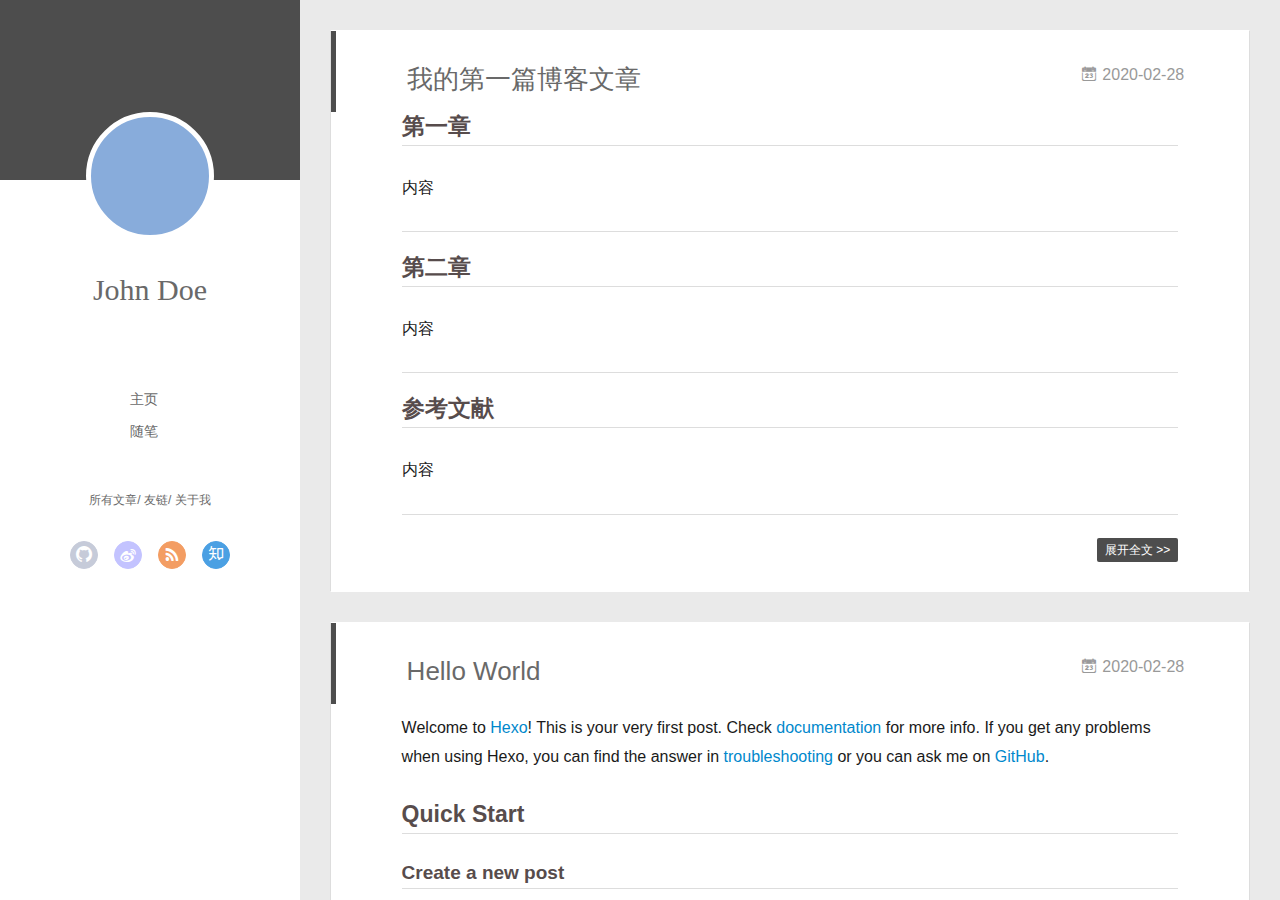
==== commit f0ae408b: "Site updated: 2020-02-28 22:49:34" ====
--- a/index.html
+++ b/index.html
@@ -1,25 +1,13 @@
 <!DOCTYPE html>
-<html lang="en">
+<html>
 <head>
-  <meta charset="UTF-8">
-<meta name="viewport" content="width=device-width, initial-scale=1, maximum-scale=2">
-<meta name="theme-color" content="#222">
-<meta name="generator" content="Hexo 4.2.0">
-  <link rel="apple-touch-icon" sizes="180x180" href="/images/apple-touch-icon-next.png">
-  <link rel="icon" type="image/png" sizes="32x32" href="/images/favicon-32x32-next.png">
-  <link rel="icon" type="image/png" sizes="16x16" href="/images/favicon-16x16-next.png">
-  <link rel="mask-icon" href="/images/logo.svg" color="#222">
-
-<link rel="stylesheet" href="/css/main.css">
-
-
-<link rel="stylesheet" href="/lib/font-awesome/css/font-awesome.min.css">
-
-<script id="hexo-configurations">
-    var NexT = window.NexT || {};
-    var CONFIG = {"hostname":"yoursite.com","root":"/","scheme":"Muse","version":"7.7.1","exturl":false,"sidebar":{"position":"left","display":"post","padding":18,"offset":12,"onmobile":false},"copycode":{"enable":false,"show_result":false,"style":null},"back2top":{"enable":true,"sidebar":false,"scrollpercent":false},"bookmark":{"enable":false,"color":"#222","save":"auto"},"fancybox":false,"mediumzoom":false,"lazyload":false,"pangu":false,"comments":{"style":"tabs","active":null,"storage":true,"lazyload":false,"nav":null},"algolia":{"hits":{"per_page":10},"labels":{"input_placeholder":"Search for Posts","hits_empty":"We didn't find any results for the search: ${query}","hits_stats":"${hits} results found in ${time} ms"}},"localsearch":{"enable":false,"trigger":"auto","top_n_per_article":1,"unescape":false,"preload":false},"motion":{"enable":true,"async":false,"transition":{"post_block":"fadeIn","post_header":"slideDownIn","post_body":"slideDownIn","coll_header":"slideLeftIn","sidebar":"slideUpIn"}}};
-  </script>
-
+  <meta charset="utf-8">
+  
+  <meta name="renderer" content="webkit">
+  <meta http-equiv="X-UA-Compatible" content="IE=edge" >
+  <link rel="dns-prefetch" href="http://yoursite.com">
+  <title>Hexo</title>
+  <meta name="viewport" content="width=device-width, initial-scale=1, maximum-scale=1">
   <meta property="og:type" content="website">
 <meta property="og:title" content="Hexo">
 <meta property="og:url" content="http://yoursite.com/index.html">
@@ -27,225 +15,231 @@
 <meta property="og:locale" content="en_US">
 <meta property="article:author" content="John Doe">
 <meta name="twitter:card" content="summary">
-
-<link rel="canonical" href="http://yoursite.com/">
-
-
-<script id="page-configurations">
-  // https://hexo.io/docs/variables.html
-  CONFIG.page = {
-    sidebar: "",
-    isHome: true,
-    isPost: false
-  };
-</script>
-
-  <title>Hexo</title>
-  
-
-
-
-
-
-
-  <noscript>
-  <style>
-  .use-motion .brand,
-  .use-motion .menu-item,
-  .sidebar-inner,
-  .use-motion .post-block,
-  .use-motion .pagination,
-  .use-motion .comments,
-  .use-motion .post-header,
-  .use-motion .post-body,
-  .use-motion .collection-header { opacity: initial; }
-
-  .use-motion .site-title,
-  .use-motion .site-subtitle {
-    opacity: initial;
-    top: initial;
-  }
-
-  .use-motion .logo-line-before i { left: initial; }
-  .use-motion .logo-line-after i { right: initial; }
+  
+    <link rel="alternative" href="/atom.xml" title="Hexo" type="application/atom+xml">
+  
+  
+    <link rel="icon" href="/favicon.png">
+  
+  <link rel="stylesheet" type="text/css" href="/./main.0cf68a.css">
+  <style type="text/css">
+  
+    #container.show {
+      background: linear-gradient(200deg,#a0cfe4,#e8c37e);
+    }
   </style>
-</noscript>
-
-</head>
-
-<body itemscope itemtype="http://schema.org/WebPage">
-  <div class="container use-motion">
-    <div class="headband"></div>
-
-    <header class="header" itemscope itemtype="http://schema.org/WPHeader">
-      <div class="header-inner"><div class="site-brand-container">
-  <div class="site-nav-toggle">
-    <div class="toggle" aria-label="Toggle navigation bar">
-      <span class="toggle-line toggle-line-first"></span>
-      <span class="toggle-line toggle-line-middle"></span>
-      <span class="toggle-line toggle-line-last"></span>
-    </div>
-  </div>
-
-  <div class="site-meta">
-
-    <div>
-      <a href="/" class="brand" rel="start">
-        <span class="logo-line-before"><i></i></span>
-        <span class="site-title">Hexo</span>
-        <span class="logo-line-after"><i></i></span>
-      </a>
-    </div>
-  </div>
-
-  <div class="site-nav-right">
-    <div class="toggle popup-trigger">
-    </div>
-  </div>
+  
+
+  
+
+<meta name="generator" content="Hexo 4.2.0"></head>
+
+<body>
+  <div id="container" q-class="show:isCtnShow">
+    <canvas id="anm-canvas" class="anm-canvas"></canvas>
+    <div class="left-col" q-class="show:isShow">
+      
+<div class="overlay" style="background: #4d4d4d"></div>
+<div class="intrude-less">
+	<header id="header" class="inner">
+		<a href="/" class="profilepic">
+			<img src="" class="js-avatar">
+		</a>
+		<hgroup>
+		  <h1 class="header-author"><a href="/">John Doe</a></h1>
+		</hgroup>
+		
+
+		<nav class="header-menu">
+			<ul>
+			
+				<li><a href="/">主页</a></li>
+	        
+				<li><a href="/tags/%E9%9A%8F%E7%AC%94/">随笔</a></li>
+	        
+			</ul>
+		</nav>
+		<nav class="header-smart-menu">
+    		
+    			
+    			<a q-on="click: openSlider(e, 'innerArchive')" href="javascript:void(0)">所有文章</a>
+    			
+            
+    			
+    			<a q-on="click: openSlider(e, 'friends')" href="javascript:void(0)">友链</a>
+    			
+            
+    			
+    			<a q-on="click: openSlider(e, 'aboutme')" href="javascript:void(0)">关于我</a>
+    			
+            
+		</nav>
+		<nav class="header-nav">
+			<div class="social">
+				
+					<a class="github" target="_blank" href="#" title="github"><i class="icon-github"></i></a>
+		        
+					<a class="weibo" target="_blank" href="#" title="weibo"><i class="icon-weibo"></i></a>
+		        
+					<a class="rss" target="_blank" href="#" title="rss"><i class="icon-rss"></i></a>
+		        
+					<a class="zhihu" target="_blank" href="#" title="zhihu"><i class="icon-zhihu"></i></a>
+		        
+			</div>
+		</nav>
+	</header>		
 </div>
 
-
-<nav class="site-nav">
-  
-  <ul id="menu" class="menu">
-        <li class="menu-item menu-item-home">
-
-    <a href="/" rel="section"><i class="fa fa-fw fa-home"></i>Home</a>
-
-  </li>
-        <li class="menu-item menu-item-archives">
-
-    <a href="/archives/" rel="section"><i class="fa fa-fw fa-archive"></i>Archives</a>
-
-  </li>
-  </ul>
-
+    </div>
+    <div class="mid-col" q-class="show:isShow,hide:isShow|isFalse">
+      
+<nav id="mobile-nav">
+  	<div class="overlay js-overlay" style="background: #4d4d4d"></div>
+	<div class="btnctn js-mobile-btnctn">
+  		<div class="slider-trigger list" q-on="click: openSlider(e)"><i class="icon icon-sort"></i></div>
+	</div>
+	<div class="intrude-less">
+		<header id="header" class="inner">
+			<div class="profilepic">
+				<img src="" class="js-avatar">
+			</div>
+			<hgroup>
+			  <h1 class="header-author js-header-author">John Doe</h1>
+			</hgroup>
+			
+			
+			
+				
+			
+				
+			
+			
+			
+			<nav class="header-nav">
+				<div class="social">
+					
+						<a class="github" target="_blank" href="#" title="github"><i class="icon-github"></i></a>
+			        
+						<a class="weibo" target="_blank" href="#" title="weibo"><i class="icon-weibo"></i></a>
+			        
+						<a class="rss" target="_blank" href="#" title="rss"><i class="icon-rss"></i></a>
+			        
+						<a class="zhihu" target="_blank" href="#" title="zhihu"><i class="icon-zhihu"></i></a>
+			        
+				</div>
+			</nav>
+
+			<nav class="header-menu js-header-menu">
+				<ul style="width: 50%">
+				
+				
+					<li style="width: 50%"><a href="/">主页</a></li>
+		        
+					<li style="width: 50%"><a href="/tags/%E9%9A%8F%E7%AC%94/">随笔</a></li>
+		        
+				</ul>
+			</nav>
+		</header>				
+	</div>
+	<div class="mobile-mask" style="display:none" q-show="isShow"></div>
 </nav>
-</div>
-    </header>
-
-    
-  <div class="back-to-top">
-    <i class="fa fa-arrow-up"></i>
-    <span>0%</span>
-  </div>
-
-
-    <main class="main">
-      <div class="main-inner">
-        <div class="content-wrap">
-          
-
-          <div class="content">
+
+      <div id="wrapper" class="body-wrap">
+        <div class="menu-l">
+          <div class="canvas-wrap">
+            <canvas data-colors="#eaeaea" data-sectionHeight="100" data-contentId="js-content" id="myCanvas1" class="anm-canvas"></canvas>
+          </div>
+          <div id="js-content" class="content-ll">
             
-
-  <div class="posts-expand">
-        
-  
-  
-  <article itemscope itemtype="http://schema.org/Article" class="post-block home" lang="en">
-    <link itemprop="mainEntityOfPage" href="http://yoursite.com/2020/02/28/%E6%88%91%E7%9A%84%E7%AC%AC%E4%B8%80%E7%AF%87%E5%8D%9A%E5%AE%A2%E6%96%87%E7%AB%A0/">
-
-    <span hidden itemprop="author" itemscope itemtype="http://schema.org/Person">
-      <meta itemprop="image" content="/images/avatar.gif">
-      <meta itemprop="name" content="John Doe">
-      <meta itemprop="description" content="">
-    </span>
-
-    <span hidden itemprop="publisher" itemscope itemtype="http://schema.org/Organization">
-      <meta itemprop="name" content="Hexo">
-    </span>
-      <header class="post-header">
-        <h1 class="post-title" itemprop="name headline">
-          
-            <a href="/2020/02/28/%E6%88%91%E7%9A%84%E7%AC%AC%E4%B8%80%E7%AF%87%E5%8D%9A%E5%AE%A2%E6%96%87%E7%AB%A0/" class="post-title-link" itemprop="url">我的第一篇博客文章</a>
-        </h1>
-
-        <div class="post-meta">
-            <span class="post-meta-item">
-              <span class="post-meta-item-icon">
-                <i class="fa fa-calendar-o"></i>
-              </span>
-              <span class="post-meta-item-text">Posted on</span>
-              
-
-              <time title="Created: 2020-02-28 01:16:21 / Modified: 01:22:51" itemprop="dateCreated datePublished" datetime="2020-02-28T01:16:21+08:00">2020-02-28</time>
-            </span>
-
-          
-
-        </div>
+  
+    <article id="post-我的第一篇博客文章" class="article article-type-post  article-index" itemscope itemprop="blogPost">
+  <div class="article-inner">
+    
+      <header class="article-header">
+        
+  
+    <h1 itemprop="name">
+      <a class="article-title" href="/2020/02/28/%E6%88%91%E7%9A%84%E7%AC%AC%E4%B8%80%E7%AF%87%E5%8D%9A%E5%AE%A2%E6%96%87%E7%AB%A0/">我的第一篇博客文章</a>
+    </h1>
+  
+
+        
+        <a href="/2020/02/28/%E6%88%91%E7%9A%84%E7%AC%AC%E4%B8%80%E7%AF%87%E5%8D%9A%E5%AE%A2%E6%96%87%E7%AB%A0/" class="archive-article-date">
+  	<time datetime="2020-02-27T17:16:21.000Z" itemprop="datePublished"><i class="icon-calendar icon"></i>2020-02-28</time>
+</a>
+        
       </header>
-
-    
-    
-    
-    <div class="post-body" itemprop="articleBody">
-
-      
-          <h2 id="第一章"><a href="#第一章" class="headerlink" title="第一章"></a>第一章</h2><p>内容</p>
+    
+    <div class="article-entry" itemprop="articleBody">
+      
+        <h2 id="第一章"><a href="#第一章" class="headerlink" title="第一章"></a>第一章</h2><p>内容</p>
 <hr>
 <h2 id="第二章"><a href="#第二章" class="headerlink" title="第二章"></a>第二章</h2><p>内容</p>
 <hr>
 <h2 id="参考文献"><a href="#参考文献" class="headerlink" title="参考文献"></a>参考文献</h2><p>内容</p>
 
       
-    </div>
-
-    
-    
-    
-      <footer class="post-footer">
-        <div class="post-eof"></div>
-      </footer>
-  </article>
-  
-  
-  
-
-        
-  
-  
-  <article itemscope itemtype="http://schema.org/Article" class="post-block home" lang="en">
-    <link itemprop="mainEntityOfPage" href="http://yoursite.com/2020/02/28/hello-world/">
-
-    <span hidden itemprop="author" itemscope itemtype="http://schema.org/Person">
-      <meta itemprop="image" content="/images/avatar.gif">
-      <meta itemprop="name" content="John Doe">
-      <meta itemprop="description" content="">
-    </span>
-
-    <span hidden itemprop="publisher" itemscope itemtype="http://schema.org/Organization">
-      <meta itemprop="name" content="Hexo">
-    </span>
-      <header class="post-header">
-        <h1 class="post-title" itemprop="name headline">
-          
-            <a href="/2020/02/28/hello-world/" class="post-title-link" itemprop="url">Hello World</a>
-        </h1>
-
-        <div class="post-meta">
-            <span class="post-meta-item">
-              <span class="post-meta-item-icon">
-                <i class="fa fa-calendar-o"></i>
-              </span>
-              <span class="post-meta-item-text">Posted on</span>
-
-              <time title="Created: 2020-02-28 01:00:31" itemprop="dateCreated datePublished" datetime="2020-02-28T01:00:31+08:00">2020-02-28</time>
-            </span>
-
-          
-
-        </div>
+
+      
+    </div>
+    <div class="article-info article-info-index">
+      
+      
+      
+
+      
+        <p class="article-more-link">
+          <a class="article-more-a" href="/2020/02/28/%E6%88%91%E7%9A%84%E7%AC%AC%E4%B8%80%E7%AF%87%E5%8D%9A%E5%AE%A2%E6%96%87%E7%AB%A0/">展开全文 >></a>
+        </p>
+      
+
+      
+      <div class="clearfix"></div>
+    </div>
+  </div>
+</article>
+
+<aside class="wrap-side-operation">
+    <div class="mod-side-operation">
+        
+        <div class="jump-container" id="js-jump-container" style="display:none;">
+            <a href="javascript:void(0)" class="mod-side-operation__jump-to-top">
+                <i class="icon-font icon-back"></i>
+            </a>
+            <div id="js-jump-plan-container" class="jump-plan-container" style="top: -11px;">
+                <i class="icon-font icon-plane jump-plane"></i>
+            </div>
+        </div>
+        
+        
+    </div>
+</aside>
+
+
+
+
+  
+    <article id="post-hello-world" class="article article-type-post  article-index" itemscope itemprop="blogPost">
+  <div class="article-inner">
+    
+      <header class="article-header">
+        
+  
+    <h1 itemprop="name">
+      <a class="article-title" href="/2020/02/28/hello-world/">Hello World</a>
+    </h1>
+  
+
+        
+        <a href="/2020/02/28/hello-world/" class="archive-article-date">
+  	<time datetime="2020-02-27T17:00:31.113Z" itemprop="datePublished"><i class="icon-calendar icon"></i>2020-02-28</time>
+</a>
+        
       </header>
-
-    
-    
-    
-    <div class="post-body" itemprop="articleBody">
-
-      
-          <p>Welcome to <a href="https://hexo.io/" target="_blank" rel="noopener">Hexo</a>! This is your very first post. Check <a href="https://hexo.io/docs/" target="_blank" rel="noopener">documentation</a> for more info. If you get any problems when using Hexo, you can find the answer in <a href="https://hexo.io/docs/troubleshooting.html" target="_blank" rel="noopener">troubleshooting</a> or you can ask me on <a href="https://github.com/hexojs/hexo/issues" target="_blank" rel="noopener">GitHub</a>.</p>
+    
+    <div class="article-entry" itemprop="articleBody">
+      
+        <p>Welcome to <a href="https://hexo.io/" target="_blank" rel="noopener">Hexo</a>! This is your very first post. Check <a href="https://hexo.io/docs/" target="_blank" rel="noopener">documentation</a> for more info. If you get any problems when using Hexo, you can find the answer in <a href="https://hexo.io/docs/troubleshooting.html" target="_blank" rel="noopener">troubleshooting</a> or you can ask me on <a href="https://github.com/hexojs/hexo/issues" target="_blank" rel="noopener">GitHub</a>.</p>
 <h2 id="Quick-Start"><a href="#Quick-Start" class="headerlink" title="Quick Start"></a>Quick Start</h2><h3 id="Create-a-new-post"><a href="#Create-a-new-post" class="headerlink" title="Create a new post"></a>Create a new post</h3><figure class="highlight bash"><table><tr><td class="gutter"><pre><span class="line">1</span><br></pre></td><td class="code"><pre><span class="line">$ hexo new <span class="string">"My New Post"</span></span><br></pre></td></tr></table></figure>
 
 <p>More info: <a href="https://hexo.io/docs/writing.html" target="_blank" rel="noopener">Writing</a></p>
@@ -260,174 +254,292 @@
 <p>More info: <a href="https://hexo.io/docs/one-command-deployment.html" target="_blank" rel="noopener">Deployment</a></p>
 
       
-    </div>
-
-    
-    
-    
-      <footer class="post-footer">
-        <div class="post-eof"></div>
-      </footer>
-  </article>
-  
-  
-  
-
+
+      
+    </div>
+    <div class="article-info article-info-index">
+      
+      
+      
+
+      
+        <p class="article-more-link">
+          <a class="article-more-a" href="/2020/02/28/hello-world/">展开全文 >></a>
+        </p>
+      
+
+      
+      <div class="clearfix"></div>
+    </div>
   </div>
-
-  
-
+</article>
+
+<aside class="wrap-side-operation">
+    <div class="mod-side-operation">
+        
+        <div class="jump-container" id="js-jump-container" style="display:none;">
+            <a href="javascript:void(0)" class="mod-side-operation__jump-to-top">
+                <i class="icon-font icon-back"></i>
+            </a>
+            <div id="js-jump-plan-container" class="jump-plan-container" style="top: -11px;">
+                <i class="icon-font icon-plane jump-plane"></i>
+            </div>
+        </div>
+        
+        
+    </div>
+</aside>
+
+
+
+
+  
+  
 
 
           </div>
-          
-
-<script>
-  window.addEventListener('tabs:register', () => {
-    let activeClass = CONFIG.comments.activeClass;
-    if (CONFIG.comments.storage) {
-      activeClass = localStorage.getItem('comments_active') || activeClass;
-    }
-    if (activeClass) {
-      let activeTab = document.querySelector(`a[href="#comment-${activeClass}"]`);
-      if (activeTab) {
-        activeTab.click();
-      }
-    }
-  });
-  if (CONFIG.comments.storage) {
-    window.addEventListener('tabs:click', event => {
-      if (!event.target.matches('.tabs-comment .tab-content .tab-pane')) return;
-      let commentClass = event.target.classList[1];
-      localStorage.setItem('comments_active', commentClass);
-    });
-  }
+        </div>
+      </div>
+      <footer id="footer">
+  <div class="outer">
+    <div id="footer-info">
+    	<div class="footer-left">
+    		&copy; 2020 John Doe
+    	</div>
+      	<div class="footer-right">
+      		<a href="http://hexo.io/" target="_blank">Hexo</a>  Theme <a href="https://github.com/litten/hexo-theme-yilia" target="_blank">Yilia</a> by Litten
+      	</div>
+    </div>
+  </div>
+</footer>
+    </div>
+    <script>
+	var yiliaConfig = {
+		mathjax: false,
+		isHome: true,
+		isPost: false,
+		isArchive: false,
+		isTag: false,
+		isCategory: false,
+		open_in_new: false,
+		toc_hide_index: true,
+		root: "/",
+		innerArchive: true,
+		showTags: false
+	}
 </script>
 
-        </div>
-          
-  
-  <div class="toggle sidebar-toggle">
-    <span class="toggle-line toggle-line-first"></span>
-    <span class="toggle-line toggle-line-middle"></span>
-    <span class="toggle-line toggle-line-last"></span>
+<script>!function(t){function n(e){if(r[e])return r[e].exports;var i=r[e]={exports:{},id:e,loaded:!1};return t[e].call(i.exports,i,i.exports,n),i.loaded=!0,i.exports}var r={};n.m=t,n.c=r,n.p="./",n(0)}([function(t,n,r){r(195),t.exports=r(191)},function(t,n,r){var e=r(3),i=r(52),o=r(27),u=r(28),c=r(53),f="prototype",a=function(t,n,r){var s,l,h,v,p=t&a.F,d=t&a.G,y=t&a.S,g=t&a.P,b=t&a.B,m=d?e:y?e[n]||(e[n]={}):(e[n]||{})[f],x=d?i:i[n]||(i[n]={}),w=x[f]||(x[f]={});d&&(r=n);for(s in r)l=!p&&m&&void 0!==m[s],h=(l?m:r)[s],v=b&&l?c(h,e):g&&"function"==typeof h?c(Function.call,h):h,m&&u(m,s,h,t&a.U),x[s]!=h&&o(x,s,v),g&&w[s]!=h&&(w[s]=h)};e.core=i,a.F=1,a.G=2,a.S=4,a.P=8,a.B=16,a.W=32,a.U=64,a.R=128,t.exports=a},function(t,n,r){var e=r(6);t.exports=function(t){if(!e(t))throw TypeError(t+" is not an object!");return t}},function(t,n){var r=t.exports="undefined"!=typeof window&&window.Math==Math?window:"undefined"!=typeof self&&self.Math==Math?self:Function("return this")();"number"==typeof __g&&(__g=r)},function(t,n){t.exports=function(t){try{return!!t()}catch(t){return!0}}},function(t,n){var r=t.exports="undefined"!=typeof window&&window.Math==Math?window:"undefined"!=typeof self&&self.Math==Math?self:Function("return this")();"number"==typeof __g&&(__g=r)},function(t,n){t.exports=function(t){return"object"==typeof t?null!==t:"function"==typeof t}},function(t,n,r){var e=r(126)("wks"),i=r(76),o=r(3).Symbol,u="function"==typeof o;(t.exports=function(t){return e[t]||(e[t]=u&&o[t]||(u?o:i)("Symbol."+t))}).store=e},function(t,n){var r={}.hasOwnProperty;t.exports=function(t,n){return r.call(t,n)}},function(t,n,r){var e=r(94),i=r(33);t.exports=function(t){return e(i(t))}},function(t,n,r){t.exports=!r(4)(function(){return 7!=Object.defineProperty({},"a",{get:function(){return 7}}).a})},function(t,n,r){var e=r(2),i=r(167),o=r(50),u=Object.defineProperty;n.f=r(10)?Object.defineProperty:function(t,n,r){if(e(t),n=o(n,!0),e(r),i)try{return u(t,n,r)}catch(t){}if("get"in r||"set"in r)throw TypeError("Accessors not supported!");return"value"in r&&(t[n]=r.value),t}},function(t,n,r){t.exports=!r(18)(function(){return 7!=Object.defineProperty({},"a",{get:function(){return 7}}).a})},function(t,n,r){var e=r(14),i=r(22);t.exports=r(12)?function(t,n,r){return e.f(t,n,i(1,r))}:function(t,n,r){return t[n]=r,t}},function(t,n,r){var e=r(20),i=r(58),o=r(42),u=Object.defineProperty;n.f=r(12)?Object.defineProperty:function(t,n,r){if(e(t),n=o(n,!0),e(r),i)try{return u(t,n,r)}catch(t){}if("get"in r||"set"in r)throw TypeError("Accessors not supported!");return"value"in r&&(t[n]=r.value),t}},function(t,n,r){var e=r(40)("wks"),i=r(23),o=r(5).Symbol,u="function"==typeof o;(t.exports=function(t){return e[t]||(e[t]=u&&o[t]||(u?o:i)("Symbol."+t))}).store=e},function(t,n,r){var e=r(67),i=Math.min;t.exports=function(t){return t>0?i(e(t),9007199254740991):0}},function(t,n,r){var e=r(46);t.exports=function(t){return Object(e(t))}},function(t,n){t.exports=function(t){try{return!!t()}catch(t){return!0}}},function(t,n,r){var e=r(63),i=r(34);t.exports=Object.keys||function(t){return e(t,i)}},function(t,n,r){var e=r(21);t.exports=function(t){if(!e(t))throw TypeError(t+" is not an object!");return t}},function(t,n){t.exports=function(t){return"object"==typeof t?null!==t:"function"==typeof t}},function(t,n){t.exports=function(t,n){return{enumerable:!(1&t),configurable:!(2&t),writable:!(4&t),value:n}}},function(t,n){var r=0,e=Math.random();t.exports=function(t){return"Symbol(".concat(void 0===t?"":t,")_",(++r+e).toString(36))}},function(t,n){var r={}.hasOwnProperty;t.exports=function(t,n){return r.call(t,n)}},function(t,n){var r=t.exports={version:"2.4.0"};"number"==typeof __e&&(__e=r)},function(t,n){t.exports=function(t){if("function"!=typeof t)throw TypeError(t+" is not a function!");return t}},function(t,n,r){var e=r(11),i=r(66);t.exports=r(10)?function(t,n,r){return e.f(t,n,i(1,r))}:function(t,n,r){return t[n]=r,t}},function(t,n,r){var e=r(3),i=r(27),o=r(24),u=r(76)("src"),c="toString",f=Function[c],a=(""+f).split(c);r(52).inspectSource=function(t){return f.call(t)},(t.exports=function(t,n,r,c){var f="function"==typeof r;f&&(o(r,"name")||i(r,"name",n)),t[n]!==r&&(f&&(o(r,u)||i(r,u,t[n]?""+t[n]:a.join(String(n)))),t===e?t[n]=r:c?t[n]?t[n]=r:i(t,n,r):(delete t[n],i(t,n,r)))})(Function.prototype,c,function(){return"function"==typeof this&&this[u]||f.call(this)})},function(t,n,r){var e=r(1),i=r(4),o=r(46),u=function(t,n,r,e){var i=String(o(t)),u="<"+n;return""!==r&&(u+=" "+r+'="'+String(e).replace(/"/g,"&quot;")+'"'),u+">"+i+"</"+n+">"};t.exports=function(t,n){var r={};r[t]=n(u),e(e.P+e.F*i(function(){var n=""[t]('"');return n!==n.toLowerCase()||n.split('"').length>3}),"String",r)}},function(t,n,r){var e=r(115),i=r(46);t.exports=function(t){return e(i(t))}},function(t,n,r){var e=r(116),i=r(66),o=r(30),u=r(50),c=r(24),f=r(167),a=Object.getOwnPropertyDescriptor;n.f=r(10)?a:function(t,n){if(t=o(t),n=u(n,!0),f)try{return a(t,n)}catch(t){}if(c(t,n))return i(!e.f.call(t,n),t[n])}},function(t,n,r){var e=r(24),i=r(17),o=r(145)("IE_PROTO"),u=Object.prototype;t.exports=Object.getPrototypeOf||function(t){return t=i(t),e(t,o)?t[o]:"function"==typeof t.constructor&&t instanceof t.constructor?t.constructor.prototype:t instanceof Object?u:null}},function(t,n){t.exports=function(t){if(void 0==t)throw TypeError("Can't call method on  "+t);return t}},function(t,n){t.exports="constructor,hasOwnProperty,isPrototypeOf,propertyIsEnumerable,toLocaleString,toString,valueOf".split(",")},function(t,n){t.exports={}},function(t,n){t.exports=!0},function(t,n){n.f={}.propertyIsEnumerable},function(t,n,r){var e=r(14).f,i=r(8),o=r(15)("toStringTag");t.exports=function(t,n,r){t&&!i(t=r?t:t.prototype,o)&&e(t,o,{configurable:!0,value:n})}},function(t,n,r){var e=r(40)("keys"),i=r(23);t.exports=function(t){return e[t]||(e[t]=i(t))}},function(t,n,r){var e=r(5),i="__core-js_shared__",o=e[i]||(e[i]={});t.exports=function(t){return o[t]||(o[t]={})}},function(t,n){var r=Math.ceil,e=Math.floor;t.exports=function(t){return isNaN(t=+t)?0:(t>0?e:r)(t)}},function(t,n,r){var e=r(21);t.exports=function(t,n){if(!e(t))return t;var r,i;if(n&&"function"==typeof(r=t.toString)&&!e(i=r.call(t)))return i;if("function"==typeof(r=t.valueOf)&&!e(i=r.call(t)))return i;if(!n&&"function"==typeof(r=t.toString)&&!e(i=r.call(t)))return i;throw TypeError("Can't convert object to primitive value")}},function(t,n,r){var e=r(5),i=r(25),o=r(36),u=r(44),c=r(14).f;t.exports=function(t){var n=i.Symbol||(i.Symbol=o?{}:e.Symbol||{});"_"==t.charAt(0)||t in n||c(n,t,{value:u.f(t)})}},function(t,n,r){n.f=r(15)},function(t,n){var r={}.toString;t.exports=function(t){return r.call(t).slice(8,-1)}},function(t,n){t.exports=function(t){if(void 0==t)throw TypeError("Can't call method on  "+t);return t}},function(t,n,r){var e=r(4);t.exports=function(t,n){return!!t&&e(function(){n?t.call(null,function(){},1):t.call(null)})}},function(t,n,r){var e=r(53),i=r(115),o=r(17),u=r(16),c=r(203);t.exports=function(t,n){var r=1==t,f=2==t,a=3==t,s=4==t,l=6==t,h=5==t||l,v=n||c;return function(n,c,p){for(var d,y,g=o(n),b=i(g),m=e(c,p,3),x=u(b.length),w=0,S=r?v(n,x):f?v(n,0):void 0;x>w;w++)if((h||w in b)&&(d=b[w],y=m(d,w,g),t))if(r)S[w]=y;else if(y)switch(t){case 3:return!0;case 5:return d;case 6:return w;case 2:S.push(d)}else if(s)return!1;return l?-1:a||s?s:S}}},function(t,n,r){var e=r(1),i=r(52),o=r(4);t.exports=function(t,n){var r=(i.Object||{})[t]||Object[t],u={};u[t]=n(r),e(e.S+e.F*o(function(){r(1)}),"Object",u)}},function(t,n,r){var e=r(6);t.exports=function(t,n){if(!e(t))return t;var r,i;if(n&&"function"==typeof(r=t.toString)&&!e(i=r.call(t)))return i;if("function"==typeof(r=t.valueOf)&&!e(i=r.call(t)))return i;if(!n&&"function"==typeof(r=t.toString)&&!e(i=r.call(t)))return i;throw TypeError("Can't convert object to primitive value")}},function(t,n,r){var e=r(5),i=r(25),o=r(91),u=r(13),c="prototype",f=function(t,n,r){var a,s,l,h=t&f.F,v=t&f.G,p=t&f.S,d=t&f.P,y=t&f.B,g=t&f.W,b=v?i:i[n]||(i[n]={}),m=b[c],x=v?e:p?e[n]:(e[n]||{})[c];v&&(r=n);for(a in r)(s=!h&&x&&void 0!==x[a])&&a in b||(l=s?x[a]:r[a],b[a]=v&&"function"!=typeof x[a]?r[a]:y&&s?o(l,e):g&&x[a]==l?function(t){var n=function(n,r,e){if(this instanceof t){switch(arguments.length){case 0:return new t;case 1:return new t(n);case 2:return new t(n,r)}return new t(n,r,e)}return t.apply(this,arguments)};return n[c]=t[c],n}(l):d&&"function"==typeof l?o(Function.call,l):l,d&&((b.virtual||(b.virtual={}))[a]=l,t&f.R&&m&&!m[a]&&u(m,a,l)))};f.F=1,f.G=2,f.S=4,f.P=8,f.B=16,f.W=32,f.U=64,f.R=128,t.exports=f},function(t,n){var r=t.exports={version:"2.4.0"};"number"==typeof __e&&(__e=r)},function(t,n,r){var e=r(26);t.exports=function(t,n,r){if(e(t),void 0===n)return t;switch(r){case 1:return function(r){return t.call(n,r)};case 2:return function(r,e){return t.call(n,r,e)};case 3:return function(r,e,i){return t.call(n,r,e,i)}}return function(){return t.apply(n,arguments)}}},function(t,n,r){var e=r(183),i=r(1),o=r(126)("metadata"),u=o.store||(o.store=new(r(186))),c=function(t,n,r){var i=u.get(t);if(!i){if(!r)return;u.set(t,i=new e)}var o=i.get(n);if(!o){if(!r)return;i.set(n,o=new e)}return o},f=function(t,n,r){var e=c(n,r,!1);return void 0!==e&&e.has(t)},a=function(t,n,r){var e=c(n,r,!1);return void 0===e?void 0:e.get(t)},s=function(t,n,r,e){c(r,e,!0).set(t,n)},l=function(t,n){var r=c(t,n,!1),e=[];return r&&r.forEach(function(t,n){e.push(n)}),e},h=function(t){return void 0===t||"symbol"==typeof t?t:String(t)},v=function(t){i(i.S,"Reflect",t)};t.exports={store:u,map:c,has:f,get:a,set:s,keys:l,key:h,exp:v}},function(t,n,r){"use strict";if(r(10)){var e=r(69),i=r(3),o=r(4),u=r(1),c=r(127),f=r(152),a=r(53),s=r(68),l=r(66),h=r(27),v=r(73),p=r(67),d=r(16),y=r(75),g=r(50),b=r(24),m=r(180),x=r(114),w=r(6),S=r(17),_=r(137),O=r(70),E=r(32),P=r(71).f,j=r(154),F=r(76),M=r(7),A=r(48),N=r(117),T=r(146),I=r(155),k=r(80),L=r(123),R=r(74),C=r(130),D=r(160),U=r(11),W=r(31),G=U.f,B=W.f,V=i.RangeError,z=i.TypeError,q=i.Uint8Array,K="ArrayBuffer",J="Shared"+K,Y="BYTES_PER_ELEMENT",H="prototype",$=Array[H],X=f.ArrayBuffer,Q=f.DataView,Z=A(0),tt=A(2),nt=A(3),rt=A(4),et=A(5),it=A(6),ot=N(!0),ut=N(!1),ct=I.values,ft=I.keys,at=I.entries,st=$.lastIndexOf,lt=$.reduce,ht=$.reduceRight,vt=$.join,pt=$.sort,dt=$.slice,yt=$.toString,gt=$.toLocaleString,bt=M("iterator"),mt=M("toStringTag"),xt=F("typed_constructor"),wt=F("def_constructor"),St=c.CONSTR,_t=c.TYPED,Ot=c.VIEW,Et="Wrong length!",Pt=A(1,function(t,n){return Tt(T(t,t[wt]),n)}),jt=o(function(){return 1===new q(new Uint16Array([1]).buffer)[0]}),Ft=!!q&&!!q[H].set&&o(function(){new q(1).set({})}),Mt=function(t,n){if(void 0===t)throw z(Et);var r=+t,e=d(t);if(n&&!m(r,e))throw V(Et);return e},At=function(t,n){var r=p(t);if(r<0||r%n)throw V("Wrong offset!");return r},Nt=function(t){if(w(t)&&_t in t)return t;throw z(t+" is not a typed array!")},Tt=function(t,n){if(!(w(t)&&xt in t))throw z("It is not a typed array constructor!");return new t(n)},It=function(t,n){return kt(T(t,t[wt]),n)},kt=function(t,n){for(var r=0,e=n.length,i=Tt(t,e);e>r;)i[r]=n[r++];return i},Lt=function(t,n,r){G(t,n,{get:function(){return this._d[r]}})},Rt=function(t){var n,r,e,i,o,u,c=S(t),f=arguments.length,s=f>1?arguments[1]:void 0,l=void 0!==s,h=j(c);if(void 0!=h&&!_(h)){for(u=h.call(c),e=[],n=0;!(o=u.next()).done;n++)e.push(o.value);c=e}for(l&&f>2&&(s=a(s,arguments[2],2)),n=0,r=d(c.length),i=Tt(this,r);r>n;n++)i[n]=l?s(c[n],n):c[n];return i},Ct=function(){for(var t=0,n=arguments.length,r=Tt(this,n);n>t;)r[t]=arguments[t++];return r},Dt=!!q&&o(function(){gt.call(new q(1))}),Ut=function(){return gt.apply(Dt?dt.call(Nt(this)):Nt(this),arguments)},Wt={copyWithin:function(t,n){return D.call(Nt(this),t,n,arguments.length>2?arguments[2]:void 0)},every:function(t){return rt(Nt(this),t,arguments.length>1?arguments[1]:void 0)},fill:function(t){return C.apply(Nt(this),arguments)},filter:function(t){return It(this,tt(Nt(this),t,arguments.length>1?arguments[1]:void 0))},find:function(t){return et(Nt(this),t,arguments.length>1?arguments[1]:void 0)},findIndex:function(t){return it(Nt(this),t,arguments.length>1?arguments[1]:void 0)},forEach:function(t){Z(Nt(this),t,arguments.length>1?arguments[1]:void 0)},indexOf:function(t){return ut(Nt(this),t,arguments.length>1?arguments[1]:void 0)},includes:function(t){return ot(Nt(this),t,arguments.length>1?arguments[1]:void 0)},join:function(t){return vt.apply(Nt(this),arguments)},lastIndexOf:function(t){return st.apply(Nt(this),arguments)},map:function(t){return Pt(Nt(this),t,arguments.length>1?arguments[1]:void 0)},reduce:function(t){return lt.apply(Nt(this),arguments)},reduceRight:function(t){return ht.apply(Nt(this),arguments)},reverse:function(){for(var t,n=this,r=Nt(n).length,e=Math.floor(r/2),i=0;i<e;)t=n[i],n[i++]=n[--r],n[r]=t;return n},some:function(t){return nt(Nt(this),t,arguments.length>1?arguments[1]:void 0)},sort:function(t){return pt.call(Nt(this),t)},subarray:function(t,n){var r=Nt(this),e=r.length,i=y(t,e);return new(T(r,r[wt]))(r.buffer,r.byteOffset+i*r.BYTES_PER_ELEMENT,d((void 0===n?e:y(n,e))-i))}},Gt=function(t,n){return It(this,dt.call(Nt(this),t,n))},Bt=function(t){Nt(this);var n=At(arguments[1],1),r=this.length,e=S(t),i=d(e.length),o=0;if(i+n>r)throw V(Et);for(;o<i;)this[n+o]=e[o++]},Vt={entries:function(){return at.call(Nt(this))},keys:function(){return ft.call(Nt(this))},values:function(){return ct.call(Nt(this))}},zt=function(t,n){return w(t)&&t[_t]&&"symbol"!=typeof n&&n in t&&String(+n)==String(n)},qt=function(t,n){return zt(t,n=g(n,!0))?l(2,t[n]):B(t,n)},Kt=function(t,n,r){return!(zt(t,n=g(n,!0))&&w(r)&&b(r,"value"))||b(r,"get")||b(r,"set")||r.configurable||b(r,"writable")&&!r.writable||b(r,"enumerable")&&!r.enumerable?G(t,n,r):(t[n]=r.value,t)};St||(W.f=qt,U.f=Kt),u(u.S+u.F*!St,"Object",{getOwnPropertyDescriptor:qt,defineProperty:Kt}),o(function(){yt.call({})})&&(yt=gt=function(){return vt.call(this)});var Jt=v({},Wt);v(Jt,Vt),h(Jt,bt,Vt.values),v(Jt,{slice:Gt,set:Bt,constructor:function(){},toString:yt,toLocaleString:Ut}),Lt(Jt,"buffer","b"),Lt(Jt,"byteOffset","o"),Lt(Jt,"byteLength","l"),Lt(Jt,"length","e"),G(Jt,mt,{get:function(){return this[_t]}}),t.exports=function(t,n,r,f){f=!!f;var a=t+(f?"Clamped":"")+"Array",l="Uint8Array"!=a,v="get"+t,p="set"+t,y=i[a],g=y||{},b=y&&E(y),m=!y||!c.ABV,S={},_=y&&y[H],j=function(t,r){var e=t._d;return e.v[v](r*n+e.o,jt)},F=function(t,r,e){var i=t._d;f&&(e=(e=Math.round(e))<0?0:e>255?255:255&e),i.v[p](r*n+i.o,e,jt)},M=function(t,n){G(t,n,{get:function(){return j(this,n)},set:function(t){return F(this,n,t)},enumerable:!0})};m?(y=r(function(t,r,e,i){s(t,y,a,"_d");var o,u,c,f,l=0,v=0;if(w(r)){if(!(r instanceof X||(f=x(r))==K||f==J))return _t in r?kt(y,r):Rt.call(y,r);o=r,v=At(e,n);var p=r.byteLength;if(void 0===i){if(p%n)throw V(Et);if((u=p-v)<0)throw V(Et)}else if((u=d(i)*n)+v>p)throw V(Et);c=u/n}else c=Mt(r,!0),u=c*n,o=new X(u);for(h(t,"_d",{b:o,o:v,l:u,e:c,v:new Q(o)});l<c;)M(t,l++)}),_=y[H]=O(Jt),h(_,"constructor",y)):L(function(t){new y(null),new y(t)},!0)||(y=r(function(t,r,e,i){s(t,y,a);var o;return w(r)?r instanceof X||(o=x(r))==K||o==J?void 0!==i?new g(r,At(e,n),i):void 0!==e?new g(r,At(e,n)):new g(r):_t in r?kt(y,r):Rt.call(y,r):new g(Mt(r,l))}),Z(b!==Function.prototype?P(g).concat(P(b)):P(g),function(t){t in y||h(y,t,g[t])}),y[H]=_,e||(_.constructor=y));var A=_[bt],N=!!A&&("values"==A.name||void 0==A.name),T=Vt.values;h(y,xt,!0),h(_,_t,a),h(_,Ot,!0),h(_,wt,y),(f?new y(1)[mt]==a:mt in _)||G(_,mt,{get:function(){return a}}),S[a]=y,u(u.G+u.W+u.F*(y!=g),S),u(u.S,a,{BYTES_PER_ELEMENT:n,from:Rt,of:Ct}),Y in _||h(_,Y,n),u(u.P,a,Wt),R(a),u(u.P+u.F*Ft,a,{set:Bt}),u(u.P+u.F*!N,a,Vt),u(u.P+u.F*(_.toString!=yt),a,{toString:yt}),u(u.P+u.F*o(function(){new y(1).slice()}),a,{slice:Gt}),u(u.P+u.F*(o(function(){return[1,2].toLocaleString()!=new y([1,2]).toLocaleString()})||!o(function(){_.toLocaleString.call([1,2])})),a,{toLocaleString:Ut}),k[a]=N?A:T,e||N||h(_,bt,T)}}else t.exports=function(){}},function(t,n){var r={}.toString;t.exports=function(t){return r.call(t).slice(8,-1)}},function(t,n,r){var e=r(21),i=r(5).document,o=e(i)&&e(i.createElement);t.exports=function(t){return o?i.createElement(t):{}}},function(t,n,r){t.exports=!r(12)&&!r(18)(function(){return 7!=Object.defineProperty(r(57)("div"),"a",{get:function(){return 7}}).a})},function(t,n,r){"use strict";var e=r(36),i=r(51),o=r(64),u=r(13),c=r(8),f=r(35),a=r(96),s=r(38),l=r(103),h=r(15)("iterator"),v=!([].keys&&"next"in[].keys()),p="keys",d="values",y=function(){return this};t.exports=function(t,n,r,g,b,m,x){a(r,n,g);var w,S,_,O=function(t){if(!v&&t in F)return F[t];switch(t){case p:case d:return function(){return new r(this,t)}}return function(){return new r(this,t)}},E=n+" Iterator",P=b==d,j=!1,F=t.prototype,M=F[h]||F["@@iterator"]||b&&F[b],A=M||O(b),N=b?P?O("entries"):A:void 0,T="Array"==n?F.entries||M:M;if(T&&(_=l(T.call(new t)))!==Object.prototype&&(s(_,E,!0),e||c(_,h)||u(_,h,y)),P&&M&&M.name!==d&&(j=!0,A=function(){return M.call(this)}),e&&!x||!v&&!j&&F[h]||u(F,h,A),f[n]=A,f[E]=y,b)if(w={values:P?A:O(d),keys:m?A:O(p),entries:N},x)for(S in w)S in F||o(F,S,w[S]);else i(i.P+i.F*(v||j),n,w);return w}},function(t,n,r){var e=r(20),i=r(100),o=r(34),u=r(39)("IE_PROTO"),c=function(){},f="prototype",a=function(){var t,n=r(57)("iframe"),e=o.length;for(n.style.display="none",r(93).appendChild(n),n.src="javascript:",t=n.contentWindow.document,t.open(),t.write("<script>document.F=Object<\/script>"),t.close(),a=t.F;e--;)delete a[f][o[e]];return a()};t.exports=Object.create||function(t,n){var r;return null!==t?(c[f]=e(t),r=new c,c[f]=null,r[u]=t):r=a(),void 0===n?r:i(r,n)}},function(t,n,r){var e=r(63),i=r(34).concat("length","prototype");n.f=Object.getOwnPropertyNames||function(t){return e(t,i)}},function(t,n){n.f=Object.getOwnPropertySymbols},function(t,n,r){var e=r(8),i=r(9),o=r(90)(!1),u=r(39)("IE_PROTO");t.exports=function(t,n){var r,c=i(t),f=0,a=[];for(r in c)r!=u&&e(c,r)&&a.push(r);for(;n.length>f;)e(c,r=n[f++])&&(~o(a,r)||a.push(r));return a}},function(t,n,r){t.exports=r(13)},function(t,n,r){var e=r(76)("meta"),i=r(6),o=r(24),u=r(11).f,c=0,f=Object.isExtensible||function(){return!0},a=!r(4)(function(){return f(Object.preventExtensions({}))}),s=function(t){u(t,e,{value:{i:"O"+ ++c,w:{}}})},l=function(t,n){if(!i(t))return"symbol"==typeof t?t:("string"==typeof t?"S":"P")+t;if(!o(t,e)){if(!f(t))return"F";if(!n)return"E";s(t)}return t[e].i},h=function(t,n){if(!o(t,e)){if(!f(t))return!0;if(!n)return!1;s(t)}return t[e].w},v=function(t){return a&&p.NEED&&f(t)&&!o(t,e)&&s(t),t},p=t.exports={KEY:e,NEED:!1,fastKey:l,getWeak:h,onFreeze:v}},function(t,n){t.exports=function(t,n){return{enumerable:!(1&t),configurable:!(2&t),writable:!(4&t),value:n}}},function(t,n){var r=Math.ceil,e=Math.floor;t.exports=function(t){return isNaN(t=+t)?0:(t>0?e:r)(t)}},function(t,n){t.exports=function(t,n,r,e){if(!(t instanceof n)||void 0!==e&&e in t)throw TypeError(r+": incorrect invocation!");return t}},function(t,n){t.exports=!1},function(t,n,r){var e=r(2),i=r(173),o=r(133),u=r(145)("IE_PROTO"),c=function(){},f="prototype",a=function(){var t,n=r(132)("iframe"),e=o.length;for(n.style.display="none",r(135).appendChild(n),n.src="javascript:",t=n.contentWindow.document,t.open(),t.write("<script>document.F=Object<\/script>"),t.close(),a=t.F;e--;)delete a[f][o[e]];return a()};t.exports=Object.create||function(t,n){var r;return null!==t?(c[f]=e(t),r=new c,c[f]=null,r[u]=t):r=a(),void 0===n?r:i(r,n)}},function(t,n,r){var e=r(175),i=r(133).concat("length","prototype");n.f=Object.getOwnPropertyNames||function(t){return e(t,i)}},function(t,n,r){var e=r(175),i=r(133);t.exports=Object.keys||function(t){return e(t,i)}},function(t,n,r){var e=r(28);t.exports=function(t,n,r){for(var i in n)e(t,i,n[i],r);return t}},function(t,n,r){"use strict";var e=r(3),i=r(11),o=r(10),u=r(7)("species");t.exports=function(t){var n=e[t];o&&n&&!n[u]&&i.f(n,u,{configurable:!0,get:function(){return this}})}},function(t,n,r){var e=r(67),i=Math.max,o=Math.min;t.exports=function(t,n){return t=e(t),t<0?i(t+n,0):o(t,n)}},function(t,n){var r=0,e=Math.random();t.exports=function(t){return"Symbol(".concat(void 0===t?"":t,")_",(++r+e).toString(36))}},function(t,n,r){var e=r(33);t.exports=function(t){return Object(e(t))}},function(t,n,r){var e=r(7)("unscopables"),i=Array.prototype;void 0==i[e]&&r(27)(i,e,{}),t.exports=function(t){i[e][t]=!0}},function(t,n,r){var e=r(53),i=r(169),o=r(137),u=r(2),c=r(16),f=r(154),a={},s={},n=t.exports=function(t,n,r,l,h){var v,p,d,y,g=h?function(){return t}:f(t),b=e(r,l,n?2:1),m=0;if("function"!=typeof g)throw TypeError(t+" is not iterable!");if(o(g)){for(v=c(t.length);v>m;m++)if((y=n?b(u(p=t[m])[0],p[1]):b(t[m]))===a||y===s)return y}else for(d=g.call(t);!(p=d.next()).done;)if((y=i(d,b,p.value,n))===a||y===s)return y};n.BREAK=a,n.RETURN=s},function(t,n){t.exports={}},function(t,n,r){var e=r(11).f,i=r(24),o=r(7)("toStringTag");t.exports=function(t,n,r){t&&!i(t=r?t:t.prototype,o)&&e(t,o,{configurable:!0,value:n})}},function(t,n,r){var e=r(1),i=r(46),o=r(4),u=r(150),c="["+u+"]",f="​+",a=RegExp("^"+c+c+"*"),s=RegExp(c+c+"*$"),l=function(t,n,r){var i={},c=o(function(){return!!u[t]()||f[t]()!=f}),a=i[t]=c?n(h):u[t];r&&(i[r]=a),e(e.P+e.F*c,"String",i)},h=l.trim=function(t,n){return t=String(i(t)),1&n&&(t=t.replace(a,"")),2&n&&(t=t.replace(s,"")),t};t.exports=l},function(t,n,r){t.exports={default:r(86),__esModule:!0}},function(t,n,r){t.exports={default:r(87),__esModule:!0}},function(t,n,r){"use strict";function e(t){return t&&t.__esModule?t:{default:t}}n.__esModule=!0;var i=r(84),o=e(i),u=r(83),c=e(u),f="function"==typeof c.default&&"symbol"==typeof o.default?function(t){return typeof t}:function(t){return t&&"function"==typeof c.default&&t.constructor===c.default&&t!==c.default.prototype?"symbol":typeof t};n.default="function"==typeof c.default&&"symbol"===f(o.default)?function(t){return void 0===t?"undefined":f(t)}:function(t){return t&&"function"==typeof c.default&&t.constructor===c.default&&t!==c.default.prototype?"symbol":void 0===t?"undefined":f(t)}},function(t,n,r){r(110),r(108),r(111),r(112),t.exports=r(25).Symbol},function(t,n,r){r(109),r(113),t.exports=r(44).f("iterator")},function(t,n){t.exports=function(t){if("function"!=typeof t)throw TypeError(t+" is not a function!");return t}},function(t,n){t.exports=function(){}},function(t,n,r){var e=r(9),i=r(106),o=r(105);t.exports=function(t){return function(n,r,u){var c,f=e(n),a=i(f.length),s=o(u,a);if(t&&r!=r){for(;a>s;)if((c=f[s++])!=c)return!0}else for(;a>s;s++)if((t||s in f)&&f[s]===r)return t||s||0;return!t&&-1}}},function(t,n,r){var e=r(88);t.exports=function(t,n,r){if(e(t),void 0===n)return t;switch(r){case 1:return function(r){return t.call(n,r)};case 2:return function(r,e){return t.call(n,r,e)};case 3:return function(r,e,i){return t.call(n,r,e,i)}}return function(){return t.apply(n,arguments)}}},function(t,n,r){var e=r(19),i=r(62),o=r(37);t.exports=function(t){var n=e(t),r=i.f;if(r)for(var u,c=r(t),f=o.f,a=0;c.length>a;)f.call(t,u=c[a++])&&n.push(u);return n}},function(t,n,r){t.exports=r(5).document&&document.documentElement},function(t,n,r){var e=r(56);t.exports=Object("z").propertyIsEnumerable(0)?Object:function(t){return"String"==e(t)?t.split(""):Object(t)}},function(t,n,r){var e=r(56);t.exports=Array.isArray||function(t){return"Array"==e(t)}},function(t,n,r){"use strict";var e=r(60),i=r(22),o=r(38),u={};r(13)(u,r(15)("iterator"),function(){return this}),t.exports=function(t,n,r){t.prototype=e(u,{next:i(1,r)}),o(t,n+" Iterator")}},function(t,n){t.exports=function(t,n){return{value:n,done:!!t}}},function(t,n,r){var e=r(19),i=r(9);t.exports=function(t,n){for(var r,o=i(t),u=e(o),c=u.length,f=0;c>f;)if(o[r=u[f++]]===n)return r}},function(t,n,r){var e=r(23)("meta"),i=r(21),o=r(8),u=r(14).f,c=0,f=Object.isExtensible||function(){return!0},a=!r(18)(function(){return f(Object.preventExtensions({}))}),s=function(t){u(t,e,{value:{i:"O"+ ++c,w:{}}})},l=function(t,n){if(!i(t))return"symbol"==typeof t?t:("string"==typeof t?"S":"P")+t;if(!o(t,e)){if(!f(t))return"F";if(!n)return"E";s(t)}return t[e].i},h=function(t,n){if(!o(t,e)){if(!f(t))return!0;if(!n)return!1;s(t)}return t[e].w},v=function(t){return a&&p.NEED&&f(t)&&!o(t,e)&&s(t),t},p=t.exports={KEY:e,NEED:!1,fastKey:l,getWeak:h,onFreeze:v}},function(t,n,r){var e=r(14),i=r(20),o=r(19);t.exports=r(12)?Object.defineProperties:function(t,n){i(t);for(var r,u=o(n),c=u.length,f=0;c>f;)e.f(t,r=u[f++],n[r]);return t}},function(t,n,r){var e=r(37),i=r(22),o=r(9),u=r(42),c=r(8),f=r(58),a=Object.getOwnPropertyDescriptor;n.f=r(12)?a:function(t,n){if(t=o(t),n=u(n,!0),f)try{return a(t,n)}catch(t){}if(c(t,n))return i(!e.f.call(t,n),t[n])}},function(t,n,r){var e=r(9),i=r(61).f,o={}.toString,u="object"==typeof window&&window&&Object.getOwnPropertyNames?Object.getOwnPropertyNames(window):[],c=function(t){try{return i(t)}catch(t){return u.slice()}};t.exports.f=function(t){return u&&"[object Window]"==o.call(t)?c(t):i(e(t))}},function(t,n,r){var e=r(8),i=r(77),o=r(39)("IE_PROTO"),u=Object.prototype;t.exports=Object.getPrototypeOf||function(t){return t=i(t),e(t,o)?t[o]:"function"==typeof t.constructor&&t instanceof t.constructor?t.constructor.prototype:t instanceof Object?u:null}},function(t,n,r){var e=r(41),i=r(33);t.exports=function(t){return function(n,r){var o,u,c=String(i(n)),f=e(r),a=c.length;return f<0||f>=a?t?"":void 0:(o=c.charCodeAt(f),o<55296||o>56319||f+1===a||(u=c.charCodeAt(f+1))<56320||u>57343?t?c.charAt(f):o:t?c.slice(f,f+2):u-56320+(o-55296<<10)+65536)}}},function(t,n,r){var e=r(41),i=Math.max,o=Math.min;t.exports=function(t,n){return t=e(t),t<0?i(t+n,0):o(t,n)}},function(t,n,r){var e=r(41),i=Math.min;t.exports=function(t){return t>0?i(e(t),9007199254740991):0}},function(t,n,r){"use strict";var e=r(89),i=r(97),o=r(35),u=r(9);t.exports=r(59)(Array,"Array",function(t,n){this._t=u(t),this._i=0,this._k=n},function(){var t=this._t,n=this._k,r=this._i++;return!t||r>=t.length?(this._t=void 0,i(1)):"keys"==n?i(0,r):"values"==n?i(0,t[r]):i(0,[r,t[r]])},"values"),o.Arguments=o.Array,e("keys"),e("values"),e("entries")},function(t,n){},function(t,n,r){"use strict";var e=r(104)(!0);r(59)(String,"String",function(t){this._t=String(t),this._i=0},function(){var t,n=this._t,r=this._i;return r>=n.length?{value:void 0,done:!0}:(t=e(n,r),this._i+=t.length,{value:t,done:!1})})},function(t,n,r){"use strict";var e=r(5),i=r(8),o=r(12),u=r(51),c=r(64),f=r(99).KEY,a=r(18),s=r(40),l=r(38),h=r(23),v=r(15),p=r(44),d=r(43),y=r(98),g=r(92),b=r(95),m=r(20),x=r(9),w=r(42),S=r(22),_=r(60),O=r(102),E=r(101),P=r(14),j=r(19),F=E.f,M=P.f,A=O.f,N=e.Symbol,T=e.JSON,I=T&&T.stringify,k="prototype",L=v("_hidden"),R=v("toPrimitive"),C={}.propertyIsEnumerable,D=s("symbol-registry"),U=s("symbols"),W=s("op-symbols"),G=Object[k],B="function"==typeof N,V=e.QObject,z=!V||!V[k]||!V[k].findChild,q=o&&a(function(){return 7!=_(M({},"a",{get:function(){return M(this,"a",{value:7}).a}})).a})?function(t,n,r){var e=F(G,n);e&&delete G[n],M(t,n,r),e&&t!==G&&M(G,n,e)}:M,K=function(t){var n=U[t]=_(N[k]);return n._k=t,n},J=B&&"symbol"==typeof N.iterator?function(t){return"symbol"==typeof t}:function(t){return t instanceof N},Y=function(t,n,r){return t===G&&Y(W,n,r),m(t),n=w(n,!0),m(r),i(U,n)?(r.enumerable?(i(t,L)&&t[L][n]&&(t[L][n]=!1),r=_(r,{enumerable:S(0,!1)})):(i(t,L)||M(t,L,S(1,{})),t[L][n]=!0),q(t,n,r)):M(t,n,r)},H=function(t,n){m(t);for(var r,e=g(n=x(n)),i=0,o=e.length;o>i;)Y(t,r=e[i++],n[r]);return t},$=function(t,n){return void 0===n?_(t):H(_(t),n)},X=function(t){var n=C.call(this,t=w(t,!0));return!(this===G&&i(U,t)&&!i(W,t))&&(!(n||!i(this,t)||!i(U,t)||i(this,L)&&this[L][t])||n)},Q=function(t,n){if(t=x(t),n=w(n,!0),t!==G||!i(U,n)||i(W,n)){var r=F(t,n);return!r||!i(U,n)||i(t,L)&&t[L][n]||(r.enumerable=!0),r}},Z=function(t){for(var n,r=A(x(t)),e=[],o=0;r.length>o;)i(U,n=r[o++])||n==L||n==f||e.push(n);return e},tt=function(t){for(var n,r=t===G,e=A(r?W:x(t)),o=[],u=0;e.length>u;)!i(U,n=e[u++])||r&&!i(G,n)||o.push(U[n]);return o};B||(N=function(){if(this instanceof N)throw TypeError("Symbol is not a constructor!");var t=h(arguments.length>0?arguments[0]:void 0),n=function(r){this===G&&n.call(W,r),i(this,L)&&i(this[L],t)&&(this[L][t]=!1),q(this,t,S(1,r))};return o&&z&&q(G,t,{configurable:!0,set:n}),K(t)},c(N[k],"toString",function(){return this._k}),E.f=Q,P.f=Y,r(61).f=O.f=Z,r(37).f=X,r(62).f=tt,o&&!r(36)&&c(G,"propertyIsEnumerable",X,!0),p.f=function(t){return K(v(t))}),u(u.G+u.W+u.F*!B,{Symbol:N});for(var nt="hasInstance,isConcatSpreadable,iterator,match,replace,search,species,split,toPrimitive,toStringTag,unscopables".split(","),rt=0;nt.length>rt;)v(nt[rt++]);for(var nt=j(v.store),rt=0;nt.length>rt;)d(nt[rt++]);u(u.S+u.F*!B,"Symbol",{for:function(t){return i(D,t+="")?D[t]:D[t]=N(t)},keyFor:function(t){if(J(t))return y(D,t);throw TypeError(t+" is not a symbol!")},useSetter:function(){z=!0},useSimple:function(){z=!1}}),u(u.S+u.F*!B,"Object",{create:$,defineProperty:Y,defineProperties:H,getOwnPropertyDescriptor:Q,getOwnPropertyNames:Z,getOwnPropertySymbols:tt}),T&&u(u.S+u.F*(!B||a(function(){var t=N();return"[null]"!=I([t])||"{}"!=I({a:t})||"{}"!=I(Object(t))})),"JSON",{stringify:function(t){if(void 0!==t&&!J(t)){for(var n,r,e=[t],i=1;arguments.length>i;)e.push(arguments[i++]);return n=e[1],"function"==typeof n&&(r=n),!r&&b(n)||(n=function(t,n){if(r&&(n=r.call(this,t,n)),!J(n))return n}),e[1]=n,I.apply(T,e)}}}),N[k][R]||r(13)(N[k],R,N[k].valueOf),l(N,"Symbol"),l(Math,"Math",!0),l(e.JSON,"JSON",!0)},function(t,n,r){r(43)("asyncIterator")},function(t,n,r){r(43)("observable")},function(t,n,r){r(107);for(var e=r(5),i=r(13),o=r(35),u=r(15)("toStringTag"),c=["NodeList","DOMTokenList","MediaList","StyleSheetList","CSSRuleList"],f=0;f<5;f++){var a=c[f],s=e[a],l=s&&s.prototype;l&&!l[u]&&i(l,u,a),o[a]=o.Array}},function(t,n,r){var e=r(45),i=r(7)("toStringTag"),o="Arguments"==e(function(){return arguments}()),u=function(t,n){try{return t[n]}catch(t){}};t.exports=function(t){var n,r,c;return void 0===t?"Undefined":null===t?"Null":"string"==typeof(r=u(n=Object(t),i))?r:o?e(n):"Object"==(c=e(n))&&"function"==typeof n.callee?"Arguments":c}},function(t,n,r){var e=r(45);t.exports=Object("z").propertyIsEnumerable(0)?Object:function(t){return"String"==e(t)?t.split(""):Object(t)}},function(t,n){n.f={}.propertyIsEnumerable},function(t,n,r){var e=r(30),i=r(16),o=r(75);t.exports=function(t){return function(n,r,u){var c,f=e(n),a=i(f.length),s=o(u,a);if(t&&r!=r){for(;a>s;)if((c=f[s++])!=c)return!0}else for(;a>s;s++)if((t||s in f)&&f[s]===r)return t||s||0;return!t&&-1}}},function(t,n,r){"use strict";var e=r(3),i=r(1),o=r(28),u=r(73),c=r(65),f=r(79),a=r(68),s=r(6),l=r(4),h=r(123),v=r(81),p=r(136);t.exports=function(t,n,r,d,y,g){var b=e[t],m=b,x=y?"set":"add",w=m&&m.prototype,S={},_=function(t){var n=w[t];o(w,t,"delete"==t?function(t){return!(g&&!s(t))&&n.call(this,0===t?0:t)}:"has"==t?function(t){return!(g&&!s(t))&&n.call(this,0===t?0:t)}:"get"==t?function(t){return g&&!s(t)?void 0:n.call(this,0===t?0:t)}:"add"==t?function(t){return n.call(this,0===t?0:t),this}:function(t,r){return n.call(this,0===t?0:t,r),this})};if("function"==typeof m&&(g||w.forEach&&!l(function(){(new m).entries().next()}))){var O=new m,E=O[x](g?{}:-0,1)!=O,P=l(function(){O.has(1)}),j=h(function(t){new m(t)}),F=!g&&l(function(){for(var t=new m,n=5;n--;)t[x](n,n);return!t.has(-0)});j||(m=n(function(n,r){a(n,m,t);var e=p(new b,n,m);return void 0!=r&&f(r,y,e[x],e),e}),m.prototype=w,w.constructor=m),(P||F)&&(_("delete"),_("has"),y&&_("get")),(F||E)&&_(x),g&&w.clear&&delete w.clear}else m=d.getConstructor(n,t,y,x),u(m.prototype,r),c.NEED=!0;return v(m,t),S[t]=m,i(i.G+i.W+i.F*(m!=b),S),g||d.setStrong(m,t,y),m}},function(t,n,r){"use strict";var e=r(27),i=r(28),o=r(4),u=r(46),c=r(7);t.exports=function(t,n,r){var f=c(t),a=r(u,f,""[t]),s=a[0],l=a[1];o(function(){var n={};return n[f]=function(){return 7},7!=""[t](n)})&&(i(String.prototype,t,s),e(RegExp.prototype,f,2==n?function(t,n){return l.call(t,this,n)}:function(t){return l.call(t,this)}))}
+},function(t,n,r){"use strict";var e=r(2);t.exports=function(){var t=e(this),n="";return t.global&&(n+="g"),t.ignoreCase&&(n+="i"),t.multiline&&(n+="m"),t.unicode&&(n+="u"),t.sticky&&(n+="y"),n}},function(t,n){t.exports=function(t,n,r){var e=void 0===r;switch(n.length){case 0:return e?t():t.call(r);case 1:return e?t(n[0]):t.call(r,n[0]);case 2:return e?t(n[0],n[1]):t.call(r,n[0],n[1]);case 3:return e?t(n[0],n[1],n[2]):t.call(r,n[0],n[1],n[2]);case 4:return e?t(n[0],n[1],n[2],n[3]):t.call(r,n[0],n[1],n[2],n[3])}return t.apply(r,n)}},function(t,n,r){var e=r(6),i=r(45),o=r(7)("match");t.exports=function(t){var n;return e(t)&&(void 0!==(n=t[o])?!!n:"RegExp"==i(t))}},function(t,n,r){var e=r(7)("iterator"),i=!1;try{var o=[7][e]();o.return=function(){i=!0},Array.from(o,function(){throw 2})}catch(t){}t.exports=function(t,n){if(!n&&!i)return!1;var r=!1;try{var o=[7],u=o[e]();u.next=function(){return{done:r=!0}},o[e]=function(){return u},t(o)}catch(t){}return r}},function(t,n,r){t.exports=r(69)||!r(4)(function(){var t=Math.random();__defineSetter__.call(null,t,function(){}),delete r(3)[t]})},function(t,n){n.f=Object.getOwnPropertySymbols},function(t,n,r){var e=r(3),i="__core-js_shared__",o=e[i]||(e[i]={});t.exports=function(t){return o[t]||(o[t]={})}},function(t,n,r){for(var e,i=r(3),o=r(27),u=r(76),c=u("typed_array"),f=u("view"),a=!(!i.ArrayBuffer||!i.DataView),s=a,l=0,h="Int8Array,Uint8Array,Uint8ClampedArray,Int16Array,Uint16Array,Int32Array,Uint32Array,Float32Array,Float64Array".split(",");l<9;)(e=i[h[l++]])?(o(e.prototype,c,!0),o(e.prototype,f,!0)):s=!1;t.exports={ABV:a,CONSTR:s,TYPED:c,VIEW:f}},function(t,n){"use strict";var r={versions:function(){var t=window.navigator.userAgent;return{trident:t.indexOf("Trident")>-1,presto:t.indexOf("Presto")>-1,webKit:t.indexOf("AppleWebKit")>-1,gecko:t.indexOf("Gecko")>-1&&-1==t.indexOf("KHTML"),mobile:!!t.match(/AppleWebKit.*Mobile.*/),ios:!!t.match(/\(i[^;]+;( U;)? CPU.+Mac OS X/),android:t.indexOf("Android")>-1||t.indexOf("Linux")>-1,iPhone:t.indexOf("iPhone")>-1||t.indexOf("Mac")>-1,iPad:t.indexOf("iPad")>-1,webApp:-1==t.indexOf("Safari"),weixin:-1==t.indexOf("MicroMessenger")}}()};t.exports=r},function(t,n,r){"use strict";var e=r(85),i=function(t){return t&&t.__esModule?t:{default:t}}(e),o=function(){function t(t,n,e){return n||e?String.fromCharCode(n||e):r[t]||t}function n(t){return e[t]}var r={"&quot;":'"',"&lt;":"<","&gt;":">","&amp;":"&","&nbsp;":" "},e={};for(var u in r)e[r[u]]=u;return r["&apos;"]="'",e["'"]="&#39;",{encode:function(t){return t?(""+t).replace(/['<> "&]/g,n).replace(/\r?\n/g,"<br/>").replace(/\s/g,"&nbsp;"):""},decode:function(n){return n?(""+n).replace(/<br\s*\/?>/gi,"\n").replace(/&quot;|&lt;|&gt;|&amp;|&nbsp;|&apos;|&#(\d+);|&#(\d+)/g,t).replace(/\u00a0/g," "):""},encodeBase16:function(t){if(!t)return t;t+="";for(var n=[],r=0,e=t.length;e>r;r++)n.push(t.charCodeAt(r).toString(16).toUpperCase());return n.join("")},encodeBase16forJSON:function(t){if(!t)return t;t=t.replace(/[\u4E00-\u9FBF]/gi,function(t){return escape(t).replace("%u","\\u")});for(var n=[],r=0,e=t.length;e>r;r++)n.push(t.charCodeAt(r).toString(16).toUpperCase());return n.join("")},decodeBase16:function(t){if(!t)return t;t+="";for(var n=[],r=0,e=t.length;e>r;r+=2)n.push(String.fromCharCode("0x"+t.slice(r,r+2)));return n.join("")},encodeObject:function(t){if(t instanceof Array)for(var n=0,r=t.length;r>n;n++)t[n]=o.encodeObject(t[n]);else if("object"==(void 0===t?"undefined":(0,i.default)(t)))for(var e in t)t[e]=o.encodeObject(t[e]);else if("string"==typeof t)return o.encode(t);return t},loadScript:function(t){var n=document.createElement("script");document.getElementsByTagName("body")[0].appendChild(n),n.setAttribute("src",t)},addLoadEvent:function(t){var n=window.onload;"function"!=typeof window.onload?window.onload=t:window.onload=function(){n(),t()}}}}();t.exports=o},function(t,n,r){"use strict";var e=r(17),i=r(75),o=r(16);t.exports=function(t){for(var n=e(this),r=o(n.length),u=arguments.length,c=i(u>1?arguments[1]:void 0,r),f=u>2?arguments[2]:void 0,a=void 0===f?r:i(f,r);a>c;)n[c++]=t;return n}},function(t,n,r){"use strict";var e=r(11),i=r(66);t.exports=function(t,n,r){n in t?e.f(t,n,i(0,r)):t[n]=r}},function(t,n,r){var e=r(6),i=r(3).document,o=e(i)&&e(i.createElement);t.exports=function(t){return o?i.createElement(t):{}}},function(t,n){t.exports="constructor,hasOwnProperty,isPrototypeOf,propertyIsEnumerable,toLocaleString,toString,valueOf".split(",")},function(t,n,r){var e=r(7)("match");t.exports=function(t){var n=/./;try{"/./"[t](n)}catch(r){try{return n[e]=!1,!"/./"[t](n)}catch(t){}}return!0}},function(t,n,r){t.exports=r(3).document&&document.documentElement},function(t,n,r){var e=r(6),i=r(144).set;t.exports=function(t,n,r){var o,u=n.constructor;return u!==r&&"function"==typeof u&&(o=u.prototype)!==r.prototype&&e(o)&&i&&i(t,o),t}},function(t,n,r){var e=r(80),i=r(7)("iterator"),o=Array.prototype;t.exports=function(t){return void 0!==t&&(e.Array===t||o[i]===t)}},function(t,n,r){var e=r(45);t.exports=Array.isArray||function(t){return"Array"==e(t)}},function(t,n,r){"use strict";var e=r(70),i=r(66),o=r(81),u={};r(27)(u,r(7)("iterator"),function(){return this}),t.exports=function(t,n,r){t.prototype=e(u,{next:i(1,r)}),o(t,n+" Iterator")}},function(t,n,r){"use strict";var e=r(69),i=r(1),o=r(28),u=r(27),c=r(24),f=r(80),a=r(139),s=r(81),l=r(32),h=r(7)("iterator"),v=!([].keys&&"next"in[].keys()),p="keys",d="values",y=function(){return this};t.exports=function(t,n,r,g,b,m,x){a(r,n,g);var w,S,_,O=function(t){if(!v&&t in F)return F[t];switch(t){case p:case d:return function(){return new r(this,t)}}return function(){return new r(this,t)}},E=n+" Iterator",P=b==d,j=!1,F=t.prototype,M=F[h]||F["@@iterator"]||b&&F[b],A=M||O(b),N=b?P?O("entries"):A:void 0,T="Array"==n?F.entries||M:M;if(T&&(_=l(T.call(new t)))!==Object.prototype&&(s(_,E,!0),e||c(_,h)||u(_,h,y)),P&&M&&M.name!==d&&(j=!0,A=function(){return M.call(this)}),e&&!x||!v&&!j&&F[h]||u(F,h,A),f[n]=A,f[E]=y,b)if(w={values:P?A:O(d),keys:m?A:O(p),entries:N},x)for(S in w)S in F||o(F,S,w[S]);else i(i.P+i.F*(v||j),n,w);return w}},function(t,n){var r=Math.expm1;t.exports=!r||r(10)>22025.465794806718||r(10)<22025.465794806718||-2e-17!=r(-2e-17)?function(t){return 0==(t=+t)?t:t>-1e-6&&t<1e-6?t+t*t/2:Math.exp(t)-1}:r},function(t,n){t.exports=Math.sign||function(t){return 0==(t=+t)||t!=t?t:t<0?-1:1}},function(t,n,r){var e=r(3),i=r(151).set,o=e.MutationObserver||e.WebKitMutationObserver,u=e.process,c=e.Promise,f="process"==r(45)(u);t.exports=function(){var t,n,r,a=function(){var e,i;for(f&&(e=u.domain)&&e.exit();t;){i=t.fn,t=t.next;try{i()}catch(e){throw t?r():n=void 0,e}}n=void 0,e&&e.enter()};if(f)r=function(){u.nextTick(a)};else if(o){var s=!0,l=document.createTextNode("");new o(a).observe(l,{characterData:!0}),r=function(){l.data=s=!s}}else if(c&&c.resolve){var h=c.resolve();r=function(){h.then(a)}}else r=function(){i.call(e,a)};return function(e){var i={fn:e,next:void 0};n&&(n.next=i),t||(t=i,r()),n=i}}},function(t,n,r){var e=r(6),i=r(2),o=function(t,n){if(i(t),!e(n)&&null!==n)throw TypeError(n+": can't set as prototype!")};t.exports={set:Object.setPrototypeOf||("__proto__"in{}?function(t,n,e){try{e=r(53)(Function.call,r(31).f(Object.prototype,"__proto__").set,2),e(t,[]),n=!(t instanceof Array)}catch(t){n=!0}return function(t,r){return o(t,r),n?t.__proto__=r:e(t,r),t}}({},!1):void 0),check:o}},function(t,n,r){var e=r(126)("keys"),i=r(76);t.exports=function(t){return e[t]||(e[t]=i(t))}},function(t,n,r){var e=r(2),i=r(26),o=r(7)("species");t.exports=function(t,n){var r,u=e(t).constructor;return void 0===u||void 0==(r=e(u)[o])?n:i(r)}},function(t,n,r){var e=r(67),i=r(46);t.exports=function(t){return function(n,r){var o,u,c=String(i(n)),f=e(r),a=c.length;return f<0||f>=a?t?"":void 0:(o=c.charCodeAt(f),o<55296||o>56319||f+1===a||(u=c.charCodeAt(f+1))<56320||u>57343?t?c.charAt(f):o:t?c.slice(f,f+2):u-56320+(o-55296<<10)+65536)}}},function(t,n,r){var e=r(122),i=r(46);t.exports=function(t,n,r){if(e(n))throw TypeError("String#"+r+" doesn't accept regex!");return String(i(t))}},function(t,n,r){"use strict";var e=r(67),i=r(46);t.exports=function(t){var n=String(i(this)),r="",o=e(t);if(o<0||o==1/0)throw RangeError("Count can't be negative");for(;o>0;(o>>>=1)&&(n+=n))1&o&&(r+=n);return r}},function(t,n){t.exports="\t\n\v\f\r   ᠎             　\u2028\u2029\ufeff"},function(t,n,r){var e,i,o,u=r(53),c=r(121),f=r(135),a=r(132),s=r(3),l=s.process,h=s.setImmediate,v=s.clearImmediate,p=s.MessageChannel,d=0,y={},g="onreadystatechange",b=function(){var t=+this;if(y.hasOwnProperty(t)){var n=y[t];delete y[t],n()}},m=function(t){b.call(t.data)};h&&v||(h=function(t){for(var n=[],r=1;arguments.length>r;)n.push(arguments[r++]);return y[++d]=function(){c("function"==typeof t?t:Function(t),n)},e(d),d},v=function(t){delete y[t]},"process"==r(45)(l)?e=function(t){l.nextTick(u(b,t,1))}:p?(i=new p,o=i.port2,i.port1.onmessage=m,e=u(o.postMessage,o,1)):s.addEventListener&&"function"==typeof postMessage&&!s.importScripts?(e=function(t){s.postMessage(t+"","*")},s.addEventListener("message",m,!1)):e=g in a("script")?function(t){f.appendChild(a("script"))[g]=function(){f.removeChild(this),b.call(t)}}:function(t){setTimeout(u(b,t,1),0)}),t.exports={set:h,clear:v}},function(t,n,r){"use strict";var e=r(3),i=r(10),o=r(69),u=r(127),c=r(27),f=r(73),a=r(4),s=r(68),l=r(67),h=r(16),v=r(71).f,p=r(11).f,d=r(130),y=r(81),g="ArrayBuffer",b="DataView",m="prototype",x="Wrong length!",w="Wrong index!",S=e[g],_=e[b],O=e.Math,E=e.RangeError,P=e.Infinity,j=S,F=O.abs,M=O.pow,A=O.floor,N=O.log,T=O.LN2,I="buffer",k="byteLength",L="byteOffset",R=i?"_b":I,C=i?"_l":k,D=i?"_o":L,U=function(t,n,r){var e,i,o,u=Array(r),c=8*r-n-1,f=(1<<c)-1,a=f>>1,s=23===n?M(2,-24)-M(2,-77):0,l=0,h=t<0||0===t&&1/t<0?1:0;for(t=F(t),t!=t||t===P?(i=t!=t?1:0,e=f):(e=A(N(t)/T),t*(o=M(2,-e))<1&&(e--,o*=2),t+=e+a>=1?s/o:s*M(2,1-a),t*o>=2&&(e++,o/=2),e+a>=f?(i=0,e=f):e+a>=1?(i=(t*o-1)*M(2,n),e+=a):(i=t*M(2,a-1)*M(2,n),e=0));n>=8;u[l++]=255&i,i/=256,n-=8);for(e=e<<n|i,c+=n;c>0;u[l++]=255&e,e/=256,c-=8);return u[--l]|=128*h,u},W=function(t,n,r){var e,i=8*r-n-1,o=(1<<i)-1,u=o>>1,c=i-7,f=r-1,a=t[f--],s=127&a;for(a>>=7;c>0;s=256*s+t[f],f--,c-=8);for(e=s&(1<<-c)-1,s>>=-c,c+=n;c>0;e=256*e+t[f],f--,c-=8);if(0===s)s=1-u;else{if(s===o)return e?NaN:a?-P:P;e+=M(2,n),s-=u}return(a?-1:1)*e*M(2,s-n)},G=function(t){return t[3]<<24|t[2]<<16|t[1]<<8|t[0]},B=function(t){return[255&t]},V=function(t){return[255&t,t>>8&255]},z=function(t){return[255&t,t>>8&255,t>>16&255,t>>24&255]},q=function(t){return U(t,52,8)},K=function(t){return U(t,23,4)},J=function(t,n,r){p(t[m],n,{get:function(){return this[r]}})},Y=function(t,n,r,e){var i=+r,o=l(i);if(i!=o||o<0||o+n>t[C])throw E(w);var u=t[R]._b,c=o+t[D],f=u.slice(c,c+n);return e?f:f.reverse()},H=function(t,n,r,e,i,o){var u=+r,c=l(u);if(u!=c||c<0||c+n>t[C])throw E(w);for(var f=t[R]._b,a=c+t[D],s=e(+i),h=0;h<n;h++)f[a+h]=s[o?h:n-h-1]},$=function(t,n){s(t,S,g);var r=+n,e=h(r);if(r!=e)throw E(x);return e};if(u.ABV){if(!a(function(){new S})||!a(function(){new S(.5)})){S=function(t){return new j($(this,t))};for(var X,Q=S[m]=j[m],Z=v(j),tt=0;Z.length>tt;)(X=Z[tt++])in S||c(S,X,j[X]);o||(Q.constructor=S)}var nt=new _(new S(2)),rt=_[m].setInt8;nt.setInt8(0,2147483648),nt.setInt8(1,2147483649),!nt.getInt8(0)&&nt.getInt8(1)||f(_[m],{setInt8:function(t,n){rt.call(this,t,n<<24>>24)},setUint8:function(t,n){rt.call(this,t,n<<24>>24)}},!0)}else S=function(t){var n=$(this,t);this._b=d.call(Array(n),0),this[C]=n},_=function(t,n,r){s(this,_,b),s(t,S,b);var e=t[C],i=l(n);if(i<0||i>e)throw E("Wrong offset!");if(r=void 0===r?e-i:h(r),i+r>e)throw E(x);this[R]=t,this[D]=i,this[C]=r},i&&(J(S,k,"_l"),J(_,I,"_b"),J(_,k,"_l"),J(_,L,"_o")),f(_[m],{getInt8:function(t){return Y(this,1,t)[0]<<24>>24},getUint8:function(t){return Y(this,1,t)[0]},getInt16:function(t){var n=Y(this,2,t,arguments[1]);return(n[1]<<8|n[0])<<16>>16},getUint16:function(t){var n=Y(this,2,t,arguments[1]);return n[1]<<8|n[0]},getInt32:function(t){return G(Y(this,4,t,arguments[1]))},getUint32:function(t){return G(Y(this,4,t,arguments[1]))>>>0},getFloat32:function(t){return W(Y(this,4,t,arguments[1]),23,4)},getFloat64:function(t){return W(Y(this,8,t,arguments[1]),52,8)},setInt8:function(t,n){H(this,1,t,B,n)},setUint8:function(t,n){H(this,1,t,B,n)},setInt16:function(t,n){H(this,2,t,V,n,arguments[2])},setUint16:function(t,n){H(this,2,t,V,n,arguments[2])},setInt32:function(t,n){H(this,4,t,z,n,arguments[2])},setUint32:function(t,n){H(this,4,t,z,n,arguments[2])},setFloat32:function(t,n){H(this,4,t,K,n,arguments[2])},setFloat64:function(t,n){H(this,8,t,q,n,arguments[2])}});y(S,g),y(_,b),c(_[m],u.VIEW,!0),n[g]=S,n[b]=_},function(t,n,r){var e=r(3),i=r(52),o=r(69),u=r(182),c=r(11).f;t.exports=function(t){var n=i.Symbol||(i.Symbol=o?{}:e.Symbol||{});"_"==t.charAt(0)||t in n||c(n,t,{value:u.f(t)})}},function(t,n,r){var e=r(114),i=r(7)("iterator"),o=r(80);t.exports=r(52).getIteratorMethod=function(t){if(void 0!=t)return t[i]||t["@@iterator"]||o[e(t)]}},function(t,n,r){"use strict";var e=r(78),i=r(170),o=r(80),u=r(30);t.exports=r(140)(Array,"Array",function(t,n){this._t=u(t),this._i=0,this._k=n},function(){var t=this._t,n=this._k,r=this._i++;return!t||r>=t.length?(this._t=void 0,i(1)):"keys"==n?i(0,r):"values"==n?i(0,t[r]):i(0,[r,t[r]])},"values"),o.Arguments=o.Array,e("keys"),e("values"),e("entries")},function(t,n){function r(t,n){t.classList?t.classList.add(n):t.className+=" "+n}t.exports=r},function(t,n){function r(t,n){if(t.classList)t.classList.remove(n);else{var r=new RegExp("(^|\\b)"+n.split(" ").join("|")+"(\\b|$)","gi");t.className=t.className.replace(r," ")}}t.exports=r},function(t,n){function r(){throw new Error("setTimeout has not been defined")}function e(){throw new Error("clearTimeout has not been defined")}function i(t){if(s===setTimeout)return setTimeout(t,0);if((s===r||!s)&&setTimeout)return s=setTimeout,setTimeout(t,0);try{return s(t,0)}catch(n){try{return s.call(null,t,0)}catch(n){return s.call(this,t,0)}}}function o(t){if(l===clearTimeout)return clearTimeout(t);if((l===e||!l)&&clearTimeout)return l=clearTimeout,clearTimeout(t);try{return l(t)}catch(n){try{return l.call(null,t)}catch(n){return l.call(this,t)}}}function u(){d&&v&&(d=!1,v.length?p=v.concat(p):y=-1,p.length&&c())}function c(){if(!d){var t=i(u);d=!0;for(var n=p.length;n;){for(v=p,p=[];++y<n;)v&&v[y].run();y=-1,n=p.length}v=null,d=!1,o(t)}}function f(t,n){this.fun=t,this.array=n}function a(){}var s,l,h=t.exports={};!function(){try{s="function"==typeof setTimeout?setTimeout:r}catch(t){s=r}try{l="function"==typeof clearTimeout?clearTimeout:e}catch(t){l=e}}();var v,p=[],d=!1,y=-1;h.nextTick=function(t){var n=new Array(arguments.length-1);if(arguments.length>1)for(var r=1;r<arguments.length;r++)n[r-1]=arguments[r];p.push(new f(t,n)),1!==p.length||d||i(c)},f.prototype.run=function(){this.fun.apply(null,this.array)},h.title="browser",h.browser=!0,h.env={},h.argv=[],h.version="",h.versions={},h.on=a,h.addListener=a,h.once=a,h.off=a,h.removeListener=a,h.removeAllListeners=a,h.emit=a,h.prependListener=a,h.prependOnceListener=a,h.listeners=function(t){return[]},h.binding=function(t){throw new Error("process.binding is not supported")},h.cwd=function(){return"/"},h.chdir=function(t){throw new Error("process.chdir is not supported")},h.umask=function(){return 0}},function(t,n,r){var e=r(45);t.exports=function(t,n){if("number"!=typeof t&&"Number"!=e(t))throw TypeError(n);return+t}},function(t,n,r){"use strict";var e=r(17),i=r(75),o=r(16);t.exports=[].copyWithin||function(t,n){var r=e(this),u=o(r.length),c=i(t,u),f=i(n,u),a=arguments.length>2?arguments[2]:void 0,s=Math.min((void 0===a?u:i(a,u))-f,u-c),l=1;for(f<c&&c<f+s&&(l=-1,f+=s-1,c+=s-1);s-- >0;)f in r?r[c]=r[f]:delete r[c],c+=l,f+=l;return r}},function(t,n,r){var e=r(79);t.exports=function(t,n){var r=[];return e(t,!1,r.push,r,n),r}},function(t,n,r){var e=r(26),i=r(17),o=r(115),u=r(16);t.exports=function(t,n,r,c,f){e(n);var a=i(t),s=o(a),l=u(a.length),h=f?l-1:0,v=f?-1:1;if(r<2)for(;;){if(h in s){c=s[h],h+=v;break}if(h+=v,f?h<0:l<=h)throw TypeError("Reduce of empty array with no initial value")}for(;f?h>=0:l>h;h+=v)h in s&&(c=n(c,s[h],h,a));return c}},function(t,n,r){"use strict";var e=r(26),i=r(6),o=r(121),u=[].slice,c={},f=function(t,n,r){if(!(n in c)){for(var e=[],i=0;i<n;i++)e[i]="a["+i+"]";c[n]=Function("F,a","return new F("+e.join(",")+")")}return c[n](t,r)};t.exports=Function.bind||function(t){var n=e(this),r=u.call(arguments,1),c=function(){var e=r.concat(u.call(arguments));return this instanceof c?f(n,e.length,e):o(n,e,t)};return i(n.prototype)&&(c.prototype=n.prototype),c}},function(t,n,r){"use strict";var e=r(11).f,i=r(70),o=r(73),u=r(53),c=r(68),f=r(46),a=r(79),s=r(140),l=r(170),h=r(74),v=r(10),p=r(65).fastKey,d=v?"_s":"size",y=function(t,n){var r,e=p(n);if("F"!==e)return t._i[e];for(r=t._f;r;r=r.n)if(r.k==n)return r};t.exports={getConstructor:function(t,n,r,s){var l=t(function(t,e){c(t,l,n,"_i"),t._i=i(null),t._f=void 0,t._l=void 0,t[d]=0,void 0!=e&&a(e,r,t[s],t)});return o(l.prototype,{clear:function(){for(var t=this,n=t._i,r=t._f;r;r=r.n)r.r=!0,r.p&&(r.p=r.p.n=void 0),delete n[r.i];t._f=t._l=void 0,t[d]=0},delete:function(t){var n=this,r=y(n,t);if(r){var e=r.n,i=r.p;delete n._i[r.i],r.r=!0,i&&(i.n=e),e&&(e.p=i),n._f==r&&(n._f=e),n._l==r&&(n._l=i),n[d]--}return!!r},forEach:function(t){c(this,l,"forEach");for(var n,r=u(t,arguments.length>1?arguments[1]:void 0,3);n=n?n.n:this._f;)for(r(n.v,n.k,this);n&&n.r;)n=n.p},has:function(t){return!!y(this,t)}}),v&&e(l.prototype,"size",{get:function(){return f(this[d])}}),l},def:function(t,n,r){var e,i,o=y(t,n);return o?o.v=r:(t._l=o={i:i=p(n,!0),k:n,v:r,p:e=t._l,n:void 0,r:!1},t._f||(t._f=o),e&&(e.n=o),t[d]++,"F"!==i&&(t._i[i]=o)),t},getEntry:y,setStrong:function(t,n,r){s(t,n,function(t,n){this._t=t,this._k=n,this._l=void 0},function(){for(var t=this,n=t._k,r=t._l;r&&r.r;)r=r.p;return t._t&&(t._l=r=r?r.n:t._t._f)?"keys"==n?l(0,r.k):"values"==n?l(0,r.v):l(0,[r.k,r.v]):(t._t=void 0,l(1))},r?"entries":"values",!r,!0),h(n)}}},function(t,n,r){var e=r(114),i=r(161);t.exports=function(t){return function(){if(e(this)!=t)throw TypeError(t+"#toJSON isn't generic");return i(this)}}},function(t,n,r){"use strict";var e=r(73),i=r(65).getWeak,o=r(2),u=r(6),c=r(68),f=r(79),a=r(48),s=r(24),l=a(5),h=a(6),v=0,p=function(t){return t._l||(t._l=new d)},d=function(){this.a=[]},y=function(t,n){return l(t.a,function(t){return t[0]===n})};d.prototype={get:function(t){var n=y(this,t);if(n)return n[1]},has:function(t){return!!y(this,t)},set:function(t,n){var r=y(this,t);r?r[1]=n:this.a.push([t,n])},delete:function(t){var n=h(this.a,function(n){return n[0]===t});return~n&&this.a.splice(n,1),!!~n}},t.exports={getConstructor:function(t,n,r,o){var a=t(function(t,e){c(t,a,n,"_i"),t._i=v++,t._l=void 0,void 0!=e&&f(e,r,t[o],t)});return e(a.prototype,{delete:function(t){if(!u(t))return!1;var n=i(t);return!0===n?p(this).delete(t):n&&s(n,this._i)&&delete n[this._i]},has:function(t){if(!u(t))return!1;var n=i(t);return!0===n?p(this).has(t):n&&s(n,this._i)}}),a},def:function(t,n,r){var e=i(o(n),!0);return!0===e?p(t).set(n,r):e[t._i]=r,t},ufstore:p}},function(t,n,r){t.exports=!r(10)&&!r(4)(function(){return 7!=Object.defineProperty(r(132)("div"),"a",{get:function(){return 7}}).a})},function(t,n,r){var e=r(6),i=Math.floor;t.exports=function(t){return!e(t)&&isFinite(t)&&i(t)===t}},function(t,n,r){var e=r(2);t.exports=function(t,n,r,i){try{return i?n(e(r)[0],r[1]):n(r)}catch(n){var o=t.return;throw void 0!==o&&e(o.call(t)),n}}},function(t,n){t.exports=function(t,n){return{value:n,done:!!t}}},function(t,n){t.exports=Math.log1p||function(t){return(t=+t)>-1e-8&&t<1e-8?t-t*t/2:Math.log(1+t)}},function(t,n,r){"use strict";var e=r(72),i=r(125),o=r(116),u=r(17),c=r(115),f=Object.assign;t.exports=!f||r(4)(function(){var t={},n={},r=Symbol(),e="abcdefghijklmnopqrst";return t[r]=7,e.split("").forEach(function(t){n[t]=t}),7!=f({},t)[r]||Object.keys(f({},n)).join("")!=e})?function(t,n){for(var r=u(t),f=arguments.length,a=1,s=i.f,l=o.f;f>a;)for(var h,v=c(arguments[a++]),p=s?e(v).concat(s(v)):e(v),d=p.length,y=0;d>y;)l.call(v,h=p[y++])&&(r[h]=v[h]);return r}:f},function(t,n,r){var e=r(11),i=r(2),o=r(72);t.exports=r(10)?Object.defineProperties:function(t,n){i(t);for(var r,u=o(n),c=u.length,f=0;c>f;)e.f(t,r=u[f++],n[r]);return t}},function(t,n,r){var e=r(30),i=r(71).f,o={}.toString,u="object"==typeof window&&window&&Object.getOwnPropertyNames?Object.getOwnPropertyNames(window):[],c=function(t){try{return i(t)}catch(t){return u.slice()}};t.exports.f=function(t){return u&&"[object Window]"==o.call(t)?c(t):i(e(t))}},function(t,n,r){var e=r(24),i=r(30),o=r(117)(!1),u=r(145)("IE_PROTO");t.exports=function(t,n){var r,c=i(t),f=0,a=[];for(r in c)r!=u&&e(c,r)&&a.push(r);for(;n.length>f;)e(c,r=n[f++])&&(~o(a,r)||a.push(r));return a}},function(t,n,r){var e=r(72),i=r(30),o=r(116).f;t.exports=function(t){return function(n){for(var r,u=i(n),c=e(u),f=c.length,a=0,s=[];f>a;)o.call(u,r=c[a++])&&s.push(t?[r,u[r]]:u[r]);return s}}},function(t,n,r){var e=r(71),i=r(125),o=r(2),u=r(3).Reflect;t.exports=u&&u.ownKeys||function(t){var n=e.f(o(t)),r=i.f;return r?n.concat(r(t)):n}},function(t,n,r){var e=r(3).parseFloat,i=r(82).trim;t.exports=1/e(r(150)+"-0")!=-1/0?function(t){var n=i(String(t),3),r=e(n);return 0===r&&"-"==n.charAt(0)?-0:r}:e},function(t,n,r){var e=r(3).parseInt,i=r(82).trim,o=r(150),u=/^[\-+]?0[xX]/;t.exports=8!==e(o+"08")||22!==e(o+"0x16")?function(t,n){var r=i(String(t),3);return e(r,n>>>0||(u.test(r)?16:10))}:e},function(t,n){t.exports=Object.is||function(t,n){return t===n?0!==t||1/t==1/n:t!=t&&n!=n}},function(t,n,r){var e=r(16),i=r(149),o=r(46);t.exports=function(t,n,r,u){var c=String(o(t)),f=c.length,a=void 0===r?" ":String(r),s=e(n);if(s<=f||""==a)return c;var l=s-f,h=i.call(a,Math.ceil(l/a.length));return h.length>l&&(h=h.slice(0,l)),u?h+c:c+h}},function(t,n,r){n.f=r(7)},function(t,n,r){"use strict";var e=r(164);t.exports=r(118)("Map",function(t){return function(){return t(this,arguments.length>0?arguments[0]:void 0)}},{get:function(t){var n=e.getEntry(this,t);return n&&n.v},set:function(t,n){return e.def(this,0===t?0:t,n)}},e,!0)},function(t,n,r){r(10)&&"g"!=/./g.flags&&r(11).f(RegExp.prototype,"flags",{configurable:!0,get:r(120)})},function(t,n,r){"use strict";var e=r(164);t.exports=r(118)("Set",function(t){return function(){return t(this,arguments.length>0?arguments[0]:void 0)}},{add:function(t){return e.def(this,t=0===t?0:t,t)}},e)},function(t,n,r){"use strict";var e,i=r(48)(0),o=r(28),u=r(65),c=r(172),f=r(166),a=r(6),s=u.getWeak,l=Object.isExtensible,h=f.ufstore,v={},p=function(t){return function(){return t(this,arguments.length>0?arguments[0]:void 0)}},d={get:function(t){if(a(t)){var n=s(t);return!0===n?h(this).get(t):n?n[this._i]:void 0}},set:function(t,n){return f.def(this,t,n)}},y=t.exports=r(118)("WeakMap",p,d,f,!0,!0);7!=(new y).set((Object.freeze||Object)(v),7).get(v)&&(e=f.getConstructor(p),c(e.prototype,d),u.NEED=!0,i(["delete","has","get","set"],function(t){var n=y.prototype,r=n[t];o(n,t,function(n,i){if(a(n)&&!l(n)){this._f||(this._f=new e);var o=this._f[t](n,i);return"set"==t?this:o}return r.call(this,n,i)})}))},,,,function(t,n){"use strict";function r(){var t=document.querySelector("#page-nav");if(t&&!document.querySelector("#page-nav .extend.prev")&&(t.innerHTML='<a class="extend prev disabled" rel="prev">&laquo; Prev</a>'+t.innerHTML),t&&!document.querySelector("#page-nav .extend.next")&&(t.innerHTML=t.innerHTML+'<a class="extend next disabled" rel="next">Next &raquo;</a>'),yiliaConfig&&yiliaConfig.open_in_new){document.querySelectorAll(".article-entry a:not(.article-more-a)").forEach(function(t){var n=t.getAttribute("target");n&&""!==n||t.setAttribute("target","_blank")})}if(yiliaConfig&&yiliaConfig.toc_hide_index){document.querySelectorAll(".toc-number").forEach(function(t){t.style.display="none"})}var n=document.querySelector("#js-aboutme");n&&0!==n.length&&(n.innerHTML=n.innerText)}t.exports={init:r}},function(t,n,r){"use strict";function e(t){return t&&t.__esModule?t:{default:t}}function i(t,n){var r=/\/|index.html/g;return t.replace(r,"")===n.replace(r,"")}function o(){for(var t=document.querySelectorAll(".js-header-menu li a"),n=window.location.pathname,r=0,e=t.length;r<e;r++){var o=t[r];i(n,o.getAttribute("href"))&&(0,h.default)(o,"active")}}function u(t){for(var n=t.offsetLeft,r=t.offsetParent;null!==r;)n+=r.offsetLeft,r=r.offsetParent;return n}function c(t){for(var n=t.offsetTop,r=t.offsetParent;null!==r;)n+=r.offsetTop,r=r.offsetParent;return n}function f(t,n,r,e,i){var o=u(t),f=c(t)-n;if(f-r<=i){var a=t.$newDom;a||(a=t.cloneNode(!0),(0,d.default)(t,a),t.$newDom=a,a.style.position="fixed",a.style.top=(r||f)+"px",a.style.left=o+"px",a.style.zIndex=e||2,a.style.width="100%",a.style.color="#fff"),a.style.visibility="visible",t.style.visibility="hidden"}else{t.style.visibility="visible";var s=t.$newDom;s&&(s.style.visibility="hidden")}}function a(){var t=document.querySelector(".js-overlay"),n=document.querySelector(".js-header-menu");f(t,document.body.scrollTop,-63,2,0),f(n,document.body.scrollTop,1,3,0)}function s(){document.querySelector("#container").addEventListener("scroll",function(t){a()}),window.addEventListener("scroll",function(t){a()}),a()}var l=r(156),h=e(l),v=r(157),p=(e(v),r(382)),d=e(p),y=r(128),g=e(y),b=r(190),m=e(b),x=r(129);(function(){g.default.versions.mobile&&window.screen.width<800&&(o(),s())})(),(0,x.addLoadEvent)(function(){m.default.init()}),t.exports={}},,,,function(t,n,r){(function(t){"use strict";function n(t,n,r){t[n]||Object[e](t,n,{writable:!0,configurable:!0,value:r})}if(r(381),r(391),r(198),t._babelPolyfill)throw new Error("only one instance of babel-polyfill is allowed");t._babelPolyfill=!0;var e="defineProperty";n(String.prototype,"padLeft","".padStart),n(String.prototype,"padRight","".padEnd),"pop,reverse,shift,keys,values,entries,indexOf,every,some,forEach,map,filter,find,findIndex,includes,join,slice,concat,push,splice,unshift,sort,lastIndexOf,reduce,reduceRight,copyWithin,fill".split(",").forEach(function(t){[][t]&&n(Array,t,Function.call.bind([][t]))})}).call(n,function(){return this}())},,,function(t,n,r){r(210),t.exports=r(52).RegExp.escape},,,,function(t,n,r){var e=r(6),i=r(138),o=r(7)("species");t.exports=function(t){var n;return i(t)&&(n=t.constructor,"function"!=typeof n||n!==Array&&!i(n.prototype)||(n=void 0),e(n)&&null===(n=n[o])&&(n=void 0)),void 0===n?Array:n}},function(t,n,r){var e=r(202);t.exports=function(t,n){return new(e(t))(n)}},function(t,n,r){"use strict";var e=r(2),i=r(50),o="number";t.exports=function(t){if("string"!==t&&t!==o&&"default"!==t)throw TypeError("Incorrect hint");return i(e(this),t!=o)}},function(t,n,r){var e=r(72),i=r(125),o=r(116);t.exports=function(t){var n=e(t),r=i.f;if(r)for(var u,c=r(t),f=o.f,a=0;c.length>a;)f.call(t,u=c[a++])&&n.push(u);return n}},function(t,n,r){var e=r(72),i=r(30);t.exports=function(t,n){for(var r,o=i(t),u=e(o),c=u.length,f=0;c>f;)if(o[r=u[f++]]===n)return r}},function(t,n,r){"use strict";var e=r(208),i=r(121),o=r(26);t.exports=function(){for(var t=o(this),n=arguments.length,r=Array(n),u=0,c=e._,f=!1;n>u;)(r[u]=arguments[u++])===c&&(f=!0);return function(){var e,o=this,u=arguments.length,a=0,s=0;if(!f&&!u)return i(t,r,o);if(e=r.slice(),f)for(;n>a;a++)e[a]===c&&(e[a]=arguments[s++]);for(;u>s;)e.push(arguments[s++]);return i(t,e,o)}}},function(t,n,r){t.exports=r(3)},function(t,n){t.exports=function(t,n){var r=n===Object(n)?function(t){return n[t]}:n;return function(n){return String(n).replace(t,r)}}},function(t,n,r){var e=r(1),i=r(209)(/[\\^$*+?.()|[\]{}]/g,"\\$&");e(e.S,"RegExp",{escape:function(t){return i(t)}})},function(t,n,r){var e=r(1);e(e.P,"Array",{copyWithin:r(160)}),r(78)("copyWithin")},function(t,n,r){"use strict";var e=r(1),i=r(48)(4);e(e.P+e.F*!r(47)([].every,!0),"Array",{every:function(t){return i(this,t,arguments[1])}})},function(t,n,r){var e=r(1);e(e.P,"Array",{fill:r(130)}),r(78)("fill")},function(t,n,r){"use strict";var e=r(1),i=r(48)(2);e(e.P+e.F*!r(47)([].filter,!0),"Array",{filter:function(t){return i(this,t,arguments[1])}})},function(t,n,r){"use strict";var e=r(1),i=r(48)(6),o="findIndex",u=!0;o in[]&&Array(1)[o](function(){u=!1}),e(e.P+e.F*u,"Array",{findIndex:function(t){return i(this,t,arguments.length>1?arguments[1]:void 0)}}),r(78)(o)},function(t,n,r){"use strict";var e=r(1),i=r(48)(5),o="find",u=!0;o in[]&&Array(1)[o](function(){u=!1}),e(e.P+e.F*u,"Array",{find:function(t){return i(this,t,arguments.length>1?arguments[1]:void 0)}}),r(78)(o)},function(t,n,r){"use strict";var e=r(1),i=r(48)(0),o=r(47)([].forEach,!0);e(e.P+e.F*!o,"Array",{forEach:function(t){return i(this,t,arguments[1])}})},function(t,n,r){"use strict";var e=r(53),i=r(1),o=r(17),u=r(169),c=r(137),f=r(16),a=r(131),s=r(154);i(i.S+i.F*!r(123)(function(t){Array.from(t)}),"Array",{from:function(t){var n,r,i,l,h=o(t),v="function"==typeof this?this:Array,p=arguments.length,d=p>1?arguments[1]:void 0,y=void 0!==d,g=0,b=s(h);if(y&&(d=e(d,p>2?arguments[2]:void 0,2)),void 0==b||v==Array&&c(b))for(n=f(h.length),r=new v(n);n>g;g++)a(r,g,y?d(h[g],g):h[g]);else for(l=b.call(h),r=new v;!(i=l.next()).done;g++)a(r,g,y?u(l,d,[i.value,g],!0):i.value);return r.length=g,r}})},function(t,n,r){"use strict";var e=r(1),i=r(117)(!1),o=[].indexOf,u=!!o&&1/[1].indexOf(1,-0)<0;e(e.P+e.F*(u||!r(47)(o)),"Array",{indexOf:function(t){return u?o.apply(this,arguments)||0:i(this,t,arguments[1])}})},function(t,n,r){var e=r(1);e(e.S,"Array",{isArray:r(138)})},function(t,n,r){"use strict";var e=r(1),i=r(30),o=[].join;e(e.P+e.F*(r(115)!=Object||!r(47)(o)),"Array",{join:function(t){return o.call(i(this),void 0===t?",":t)}})},function(t,n,r){"use strict";var e=r(1),i=r(30),o=r(67),u=r(16),c=[].lastIndexOf,f=!!c&&1/[1].lastIndexOf(1,-0)<0;e(e.P+e.F*(f||!r(47)(c)),"Array",{lastIndexOf:function(t){if(f)return c.apply(this,arguments)||0;var n=i(this),r=u(n.length),e=r-1;for(arguments.length>1&&(e=Math.min(e,o(arguments[1]))),e<0&&(e=r+e);e>=0;e--)if(e in n&&n[e]===t)return e||0;return-1}})},function(t,n,r){"use strict";var e=r(1),i=r(48)(1);e(e.P+e.F*!r(47)([].map,!0),"Array",{map:function(t){return i(this,t,arguments[1])}})},function(t,n,r){"use strict";var e=r(1),i=r(131);e(e.S+e.F*r(4)(function(){function t(){}return!(Array.of.call(t)instanceof t)}),"Array",{of:function(){for(var t=0,n=arguments.length,r=new("function"==typeof this?this:Array)(n);n>t;)i(r,t,arguments[t++]);return r.length=n,r}})},function(t,n,r){"use strict";var e=r(1),i=r(162);e(e.P+e.F*!r(47)([].reduceRight,!0),"Array",{reduceRight:function(t){return i(this,t,arguments.length,arguments[1],!0)}})},function(t,n,r){"use strict";var e=r(1),i=r(162);e(e.P+e.F*!r(47)([].reduce,!0),"Array",{reduce:function(t){return i(this,t,arguments.length,arguments[1],!1)}})},function(t,n,r){"use strict";var e=r(1),i=r(135),o=r(45),u=r(75),c=r(16),f=[].slice;e(e.P+e.F*r(4)(function(){i&&f.call(i)}),"Array",{slice:function(t,n){var r=c(this.length),e=o(this);if(n=void 0===n?r:n,"Array"==e)return f.call(this,t,n);for(var i=u(t,r),a=u(n,r),s=c(a-i),l=Array(s),h=0;h<s;h++)l[h]="String"==e?this.charAt(i+h):this[i+h];return l}})},function(t,n,r){"use strict";var e=r(1),i=r(48)(3);e(e.P+e.F*!r(47)([].some,!0),"Array",{some:function(t){return i(this,t,arguments[1])}})},function(t,n,r){"use strict";var e=r(1),i=r(26),o=r(17),u=r(4),c=[].sort,f=[1,2,3];e(e.P+e.F*(u(function(){f.sort(void 0)})||!u(function(){f.sort(null)})||!r(47)(c)),"Array",{sort:function(t){return void 0===t?c.call(o(this)):c.call(o(this),i(t))}})},function(t,n,r){r(74)("Array")},function(t,n,r){var e=r(1);e(e.S,"Date",{now:function(){return(new Date).getTime()}})},function(t,n,r){"use strict";var e=r(1),i=r(4),o=Date.prototype.getTime,u=function(t){return t>9?t:"0"+t};e(e.P+e.F*(i(function(){return"0385-07-25T07:06:39.999Z"!=new Date(-5e13-1).toISOString()})||!i(function(){new Date(NaN).toISOString()})),"Date",{toISOString:function(){
+if(!isFinite(o.call(this)))throw RangeError("Invalid time value");var t=this,n=t.getUTCFullYear(),r=t.getUTCMilliseconds(),e=n<0?"-":n>9999?"+":"";return e+("00000"+Math.abs(n)).slice(e?-6:-4)+"-"+u(t.getUTCMonth()+1)+"-"+u(t.getUTCDate())+"T"+u(t.getUTCHours())+":"+u(t.getUTCMinutes())+":"+u(t.getUTCSeconds())+"."+(r>99?r:"0"+u(r))+"Z"}})},function(t,n,r){"use strict";var e=r(1),i=r(17),o=r(50);e(e.P+e.F*r(4)(function(){return null!==new Date(NaN).toJSON()||1!==Date.prototype.toJSON.call({toISOString:function(){return 1}})}),"Date",{toJSON:function(t){var n=i(this),r=o(n);return"number"!=typeof r||isFinite(r)?n.toISOString():null}})},function(t,n,r){var e=r(7)("toPrimitive"),i=Date.prototype;e in i||r(27)(i,e,r(204))},function(t,n,r){var e=Date.prototype,i="Invalid Date",o="toString",u=e[o],c=e.getTime;new Date(NaN)+""!=i&&r(28)(e,o,function(){var t=c.call(this);return t===t?u.call(this):i})},function(t,n,r){var e=r(1);e(e.P,"Function",{bind:r(163)})},function(t,n,r){"use strict";var e=r(6),i=r(32),o=r(7)("hasInstance"),u=Function.prototype;o in u||r(11).f(u,o,{value:function(t){if("function"!=typeof this||!e(t))return!1;if(!e(this.prototype))return t instanceof this;for(;t=i(t);)if(this.prototype===t)return!0;return!1}})},function(t,n,r){var e=r(11).f,i=r(66),o=r(24),u=Function.prototype,c="name",f=Object.isExtensible||function(){return!0};c in u||r(10)&&e(u,c,{configurable:!0,get:function(){try{var t=this,n=(""+t).match(/^\s*function ([^ (]*)/)[1];return o(t,c)||!f(t)||e(t,c,i(5,n)),n}catch(t){return""}}})},function(t,n,r){var e=r(1),i=r(171),o=Math.sqrt,u=Math.acosh;e(e.S+e.F*!(u&&710==Math.floor(u(Number.MAX_VALUE))&&u(1/0)==1/0),"Math",{acosh:function(t){return(t=+t)<1?NaN:t>94906265.62425156?Math.log(t)+Math.LN2:i(t-1+o(t-1)*o(t+1))}})},function(t,n,r){function e(t){return isFinite(t=+t)&&0!=t?t<0?-e(-t):Math.log(t+Math.sqrt(t*t+1)):t}var i=r(1),o=Math.asinh;i(i.S+i.F*!(o&&1/o(0)>0),"Math",{asinh:e})},function(t,n,r){var e=r(1),i=Math.atanh;e(e.S+e.F*!(i&&1/i(-0)<0),"Math",{atanh:function(t){return 0==(t=+t)?t:Math.log((1+t)/(1-t))/2}})},function(t,n,r){var e=r(1),i=r(142);e(e.S,"Math",{cbrt:function(t){return i(t=+t)*Math.pow(Math.abs(t),1/3)}})},function(t,n,r){var e=r(1);e(e.S,"Math",{clz32:function(t){return(t>>>=0)?31-Math.floor(Math.log(t+.5)*Math.LOG2E):32}})},function(t,n,r){var e=r(1),i=Math.exp;e(e.S,"Math",{cosh:function(t){return(i(t=+t)+i(-t))/2}})},function(t,n,r){var e=r(1),i=r(141);e(e.S+e.F*(i!=Math.expm1),"Math",{expm1:i})},function(t,n,r){var e=r(1),i=r(142),o=Math.pow,u=o(2,-52),c=o(2,-23),f=o(2,127)*(2-c),a=o(2,-126),s=function(t){return t+1/u-1/u};e(e.S,"Math",{fround:function(t){var n,r,e=Math.abs(t),o=i(t);return e<a?o*s(e/a/c)*a*c:(n=(1+c/u)*e,r=n-(n-e),r>f||r!=r?o*(1/0):o*r)}})},function(t,n,r){var e=r(1),i=Math.abs;e(e.S,"Math",{hypot:function(t,n){for(var r,e,o=0,u=0,c=arguments.length,f=0;u<c;)r=i(arguments[u++]),f<r?(e=f/r,o=o*e*e+1,f=r):r>0?(e=r/f,o+=e*e):o+=r;return f===1/0?1/0:f*Math.sqrt(o)}})},function(t,n,r){var e=r(1),i=Math.imul;e(e.S+e.F*r(4)(function(){return-5!=i(4294967295,5)||2!=i.length}),"Math",{imul:function(t,n){var r=65535,e=+t,i=+n,o=r&e,u=r&i;return 0|o*u+((r&e>>>16)*u+o*(r&i>>>16)<<16>>>0)}})},function(t,n,r){var e=r(1);e(e.S,"Math",{log10:function(t){return Math.log(t)/Math.LN10}})},function(t,n,r){var e=r(1);e(e.S,"Math",{log1p:r(171)})},function(t,n,r){var e=r(1);e(e.S,"Math",{log2:function(t){return Math.log(t)/Math.LN2}})},function(t,n,r){var e=r(1);e(e.S,"Math",{sign:r(142)})},function(t,n,r){var e=r(1),i=r(141),o=Math.exp;e(e.S+e.F*r(4)(function(){return-2e-17!=!Math.sinh(-2e-17)}),"Math",{sinh:function(t){return Math.abs(t=+t)<1?(i(t)-i(-t))/2:(o(t-1)-o(-t-1))*(Math.E/2)}})},function(t,n,r){var e=r(1),i=r(141),o=Math.exp;e(e.S,"Math",{tanh:function(t){var n=i(t=+t),r=i(-t);return n==1/0?1:r==1/0?-1:(n-r)/(o(t)+o(-t))}})},function(t,n,r){var e=r(1);e(e.S,"Math",{trunc:function(t){return(t>0?Math.floor:Math.ceil)(t)}})},function(t,n,r){"use strict";var e=r(3),i=r(24),o=r(45),u=r(136),c=r(50),f=r(4),a=r(71).f,s=r(31).f,l=r(11).f,h=r(82).trim,v="Number",p=e[v],d=p,y=p.prototype,g=o(r(70)(y))==v,b="trim"in String.prototype,m=function(t){var n=c(t,!1);if("string"==typeof n&&n.length>2){n=b?n.trim():h(n,3);var r,e,i,o=n.charCodeAt(0);if(43===o||45===o){if(88===(r=n.charCodeAt(2))||120===r)return NaN}else if(48===o){switch(n.charCodeAt(1)){case 66:case 98:e=2,i=49;break;case 79:case 111:e=8,i=55;break;default:return+n}for(var u,f=n.slice(2),a=0,s=f.length;a<s;a++)if((u=f.charCodeAt(a))<48||u>i)return NaN;return parseInt(f,e)}}return+n};if(!p(" 0o1")||!p("0b1")||p("+0x1")){p=function(t){var n=arguments.length<1?0:t,r=this;return r instanceof p&&(g?f(function(){y.valueOf.call(r)}):o(r)!=v)?u(new d(m(n)),r,p):m(n)};for(var x,w=r(10)?a(d):"MAX_VALUE,MIN_VALUE,NaN,NEGATIVE_INFINITY,POSITIVE_INFINITY,EPSILON,isFinite,isInteger,isNaN,isSafeInteger,MAX_SAFE_INTEGER,MIN_SAFE_INTEGER,parseFloat,parseInt,isInteger".split(","),S=0;w.length>S;S++)i(d,x=w[S])&&!i(p,x)&&l(p,x,s(d,x));p.prototype=y,y.constructor=p,r(28)(e,v,p)}},function(t,n,r){var e=r(1);e(e.S,"Number",{EPSILON:Math.pow(2,-52)})},function(t,n,r){var e=r(1),i=r(3).isFinite;e(e.S,"Number",{isFinite:function(t){return"number"==typeof t&&i(t)}})},function(t,n,r){var e=r(1);e(e.S,"Number",{isInteger:r(168)})},function(t,n,r){var e=r(1);e(e.S,"Number",{isNaN:function(t){return t!=t}})},function(t,n,r){var e=r(1),i=r(168),o=Math.abs;e(e.S,"Number",{isSafeInteger:function(t){return i(t)&&o(t)<=9007199254740991}})},function(t,n,r){var e=r(1);e(e.S,"Number",{MAX_SAFE_INTEGER:9007199254740991})},function(t,n,r){var e=r(1);e(e.S,"Number",{MIN_SAFE_INTEGER:-9007199254740991})},function(t,n,r){var e=r(1),i=r(178);e(e.S+e.F*(Number.parseFloat!=i),"Number",{parseFloat:i})},function(t,n,r){var e=r(1),i=r(179);e(e.S+e.F*(Number.parseInt!=i),"Number",{parseInt:i})},function(t,n,r){"use strict";var e=r(1),i=r(67),o=r(159),u=r(149),c=1..toFixed,f=Math.floor,a=[0,0,0,0,0,0],s="Number.toFixed: incorrect invocation!",l="0",h=function(t,n){for(var r=-1,e=n;++r<6;)e+=t*a[r],a[r]=e%1e7,e=f(e/1e7)},v=function(t){for(var n=6,r=0;--n>=0;)r+=a[n],a[n]=f(r/t),r=r%t*1e7},p=function(){for(var t=6,n="";--t>=0;)if(""!==n||0===t||0!==a[t]){var r=String(a[t]);n=""===n?r:n+u.call(l,7-r.length)+r}return n},d=function(t,n,r){return 0===n?r:n%2==1?d(t,n-1,r*t):d(t*t,n/2,r)},y=function(t){for(var n=0,r=t;r>=4096;)n+=12,r/=4096;for(;r>=2;)n+=1,r/=2;return n};e(e.P+e.F*(!!c&&("0.000"!==8e-5.toFixed(3)||"1"!==.9.toFixed(0)||"1.25"!==1.255.toFixed(2)||"1000000000000000128"!==(0xde0b6b3a7640080).toFixed(0))||!r(4)(function(){c.call({})})),"Number",{toFixed:function(t){var n,r,e,c,f=o(this,s),a=i(t),g="",b=l;if(a<0||a>20)throw RangeError(s);if(f!=f)return"NaN";if(f<=-1e21||f>=1e21)return String(f);if(f<0&&(g="-",f=-f),f>1e-21)if(n=y(f*d(2,69,1))-69,r=n<0?f*d(2,-n,1):f/d(2,n,1),r*=4503599627370496,(n=52-n)>0){for(h(0,r),e=a;e>=7;)h(1e7,0),e-=7;for(h(d(10,e,1),0),e=n-1;e>=23;)v(1<<23),e-=23;v(1<<e),h(1,1),v(2),b=p()}else h(0,r),h(1<<-n,0),b=p()+u.call(l,a);return a>0?(c=b.length,b=g+(c<=a?"0."+u.call(l,a-c)+b:b.slice(0,c-a)+"."+b.slice(c-a))):b=g+b,b}})},function(t,n,r){"use strict";var e=r(1),i=r(4),o=r(159),u=1..toPrecision;e(e.P+e.F*(i(function(){return"1"!==u.call(1,void 0)})||!i(function(){u.call({})})),"Number",{toPrecision:function(t){var n=o(this,"Number#toPrecision: incorrect invocation!");return void 0===t?u.call(n):u.call(n,t)}})},function(t,n,r){var e=r(1);e(e.S+e.F,"Object",{assign:r(172)})},function(t,n,r){var e=r(1);e(e.S,"Object",{create:r(70)})},function(t,n,r){var e=r(1);e(e.S+e.F*!r(10),"Object",{defineProperties:r(173)})},function(t,n,r){var e=r(1);e(e.S+e.F*!r(10),"Object",{defineProperty:r(11).f})},function(t,n,r){var e=r(6),i=r(65).onFreeze;r(49)("freeze",function(t){return function(n){return t&&e(n)?t(i(n)):n}})},function(t,n,r){var e=r(30),i=r(31).f;r(49)("getOwnPropertyDescriptor",function(){return function(t,n){return i(e(t),n)}})},function(t,n,r){r(49)("getOwnPropertyNames",function(){return r(174).f})},function(t,n,r){var e=r(17),i=r(32);r(49)("getPrototypeOf",function(){return function(t){return i(e(t))}})},function(t,n,r){var e=r(6);r(49)("isExtensible",function(t){return function(n){return!!e(n)&&(!t||t(n))}})},function(t,n,r){var e=r(6);r(49)("isFrozen",function(t){return function(n){return!e(n)||!!t&&t(n)}})},function(t,n,r){var e=r(6);r(49)("isSealed",function(t){return function(n){return!e(n)||!!t&&t(n)}})},function(t,n,r){var e=r(1);e(e.S,"Object",{is:r(180)})},function(t,n,r){var e=r(17),i=r(72);r(49)("keys",function(){return function(t){return i(e(t))}})},function(t,n,r){var e=r(6),i=r(65).onFreeze;r(49)("preventExtensions",function(t){return function(n){return t&&e(n)?t(i(n)):n}})},function(t,n,r){var e=r(6),i=r(65).onFreeze;r(49)("seal",function(t){return function(n){return t&&e(n)?t(i(n)):n}})},function(t,n,r){var e=r(1);e(e.S,"Object",{setPrototypeOf:r(144).set})},function(t,n,r){"use strict";var e=r(114),i={};i[r(7)("toStringTag")]="z",i+""!="[object z]"&&r(28)(Object.prototype,"toString",function(){return"[object "+e(this)+"]"},!0)},function(t,n,r){var e=r(1),i=r(178);e(e.G+e.F*(parseFloat!=i),{parseFloat:i})},function(t,n,r){var e=r(1),i=r(179);e(e.G+e.F*(parseInt!=i),{parseInt:i})},function(t,n,r){"use strict";var e,i,o,u=r(69),c=r(3),f=r(53),a=r(114),s=r(1),l=r(6),h=r(26),v=r(68),p=r(79),d=r(146),y=r(151).set,g=r(143)(),b="Promise",m=c.TypeError,x=c.process,w=c[b],x=c.process,S="process"==a(x),_=function(){},O=!!function(){try{var t=w.resolve(1),n=(t.constructor={})[r(7)("species")]=function(t){t(_,_)};return(S||"function"==typeof PromiseRejectionEvent)&&t.then(_)instanceof n}catch(t){}}(),E=function(t,n){return t===n||t===w&&n===o},P=function(t){var n;return!(!l(t)||"function"!=typeof(n=t.then))&&n},j=function(t){return E(w,t)?new F(t):new i(t)},F=i=function(t){var n,r;this.promise=new t(function(t,e){if(void 0!==n||void 0!==r)throw m("Bad Promise constructor");n=t,r=e}),this.resolve=h(n),this.reject=h(r)},M=function(t){try{t()}catch(t){return{error:t}}},A=function(t,n){if(!t._n){t._n=!0;var r=t._c;g(function(){for(var e=t._v,i=1==t._s,o=0;r.length>o;)!function(n){var r,o,u=i?n.ok:n.fail,c=n.resolve,f=n.reject,a=n.domain;try{u?(i||(2==t._h&&I(t),t._h=1),!0===u?r=e:(a&&a.enter(),r=u(e),a&&a.exit()),r===n.promise?f(m("Promise-chain cycle")):(o=P(r))?o.call(r,c,f):c(r)):f(e)}catch(t){f(t)}}(r[o++]);t._c=[],t._n=!1,n&&!t._h&&N(t)})}},N=function(t){y.call(c,function(){var n,r,e,i=t._v;if(T(t)&&(n=M(function(){S?x.emit("unhandledRejection",i,t):(r=c.onunhandledrejection)?r({promise:t,reason:i}):(e=c.console)&&e.error&&e.error("Unhandled promise rejection",i)}),t._h=S||T(t)?2:1),t._a=void 0,n)throw n.error})},T=function(t){if(1==t._h)return!1;for(var n,r=t._a||t._c,e=0;r.length>e;)if(n=r[e++],n.fail||!T(n.promise))return!1;return!0},I=function(t){y.call(c,function(){var n;S?x.emit("rejectionHandled",t):(n=c.onrejectionhandled)&&n({promise:t,reason:t._v})})},k=function(t){var n=this;n._d||(n._d=!0,n=n._w||n,n._v=t,n._s=2,n._a||(n._a=n._c.slice()),A(n,!0))},L=function(t){var n,r=this;if(!r._d){r._d=!0,r=r._w||r;try{if(r===t)throw m("Promise can't be resolved itself");(n=P(t))?g(function(){var e={_w:r,_d:!1};try{n.call(t,f(L,e,1),f(k,e,1))}catch(t){k.call(e,t)}}):(r._v=t,r._s=1,A(r,!1))}catch(t){k.call({_w:r,_d:!1},t)}}};O||(w=function(t){v(this,w,b,"_h"),h(t),e.call(this);try{t(f(L,this,1),f(k,this,1))}catch(t){k.call(this,t)}},e=function(t){this._c=[],this._a=void 0,this._s=0,this._d=!1,this._v=void 0,this._h=0,this._n=!1},e.prototype=r(73)(w.prototype,{then:function(t,n){var r=j(d(this,w));return r.ok="function"!=typeof t||t,r.fail="function"==typeof n&&n,r.domain=S?x.domain:void 0,this._c.push(r),this._a&&this._a.push(r),this._s&&A(this,!1),r.promise},catch:function(t){return this.then(void 0,t)}}),F=function(){var t=new e;this.promise=t,this.resolve=f(L,t,1),this.reject=f(k,t,1)}),s(s.G+s.W+s.F*!O,{Promise:w}),r(81)(w,b),r(74)(b),o=r(52)[b],s(s.S+s.F*!O,b,{reject:function(t){var n=j(this);return(0,n.reject)(t),n.promise}}),s(s.S+s.F*(u||!O),b,{resolve:function(t){if(t instanceof w&&E(t.constructor,this))return t;var n=j(this);return(0,n.resolve)(t),n.promise}}),s(s.S+s.F*!(O&&r(123)(function(t){w.all(t).catch(_)})),b,{all:function(t){var n=this,r=j(n),e=r.resolve,i=r.reject,o=M(function(){var r=[],o=0,u=1;p(t,!1,function(t){var c=o++,f=!1;r.push(void 0),u++,n.resolve(t).then(function(t){f||(f=!0,r[c]=t,--u||e(r))},i)}),--u||e(r)});return o&&i(o.error),r.promise},race:function(t){var n=this,r=j(n),e=r.reject,i=M(function(){p(t,!1,function(t){n.resolve(t).then(r.resolve,e)})});return i&&e(i.error),r.promise}})},function(t,n,r){var e=r(1),i=r(26),o=r(2),u=(r(3).Reflect||{}).apply,c=Function.apply;e(e.S+e.F*!r(4)(function(){u(function(){})}),"Reflect",{apply:function(t,n,r){var e=i(t),f=o(r);return u?u(e,n,f):c.call(e,n,f)}})},function(t,n,r){var e=r(1),i=r(70),o=r(26),u=r(2),c=r(6),f=r(4),a=r(163),s=(r(3).Reflect||{}).construct,l=f(function(){function t(){}return!(s(function(){},[],t)instanceof t)}),h=!f(function(){s(function(){})});e(e.S+e.F*(l||h),"Reflect",{construct:function(t,n){o(t),u(n);var r=arguments.length<3?t:o(arguments[2]);if(h&&!l)return s(t,n,r);if(t==r){switch(n.length){case 0:return new t;case 1:return new t(n[0]);case 2:return new t(n[0],n[1]);case 3:return new t(n[0],n[1],n[2]);case 4:return new t(n[0],n[1],n[2],n[3])}var e=[null];return e.push.apply(e,n),new(a.apply(t,e))}var f=r.prototype,v=i(c(f)?f:Object.prototype),p=Function.apply.call(t,v,n);return c(p)?p:v}})},function(t,n,r){var e=r(11),i=r(1),o=r(2),u=r(50);i(i.S+i.F*r(4)(function(){Reflect.defineProperty(e.f({},1,{value:1}),1,{value:2})}),"Reflect",{defineProperty:function(t,n,r){o(t),n=u(n,!0),o(r);try{return e.f(t,n,r),!0}catch(t){return!1}}})},function(t,n,r){var e=r(1),i=r(31).f,o=r(2);e(e.S,"Reflect",{deleteProperty:function(t,n){var r=i(o(t),n);return!(r&&!r.configurable)&&delete t[n]}})},function(t,n,r){"use strict";var e=r(1),i=r(2),o=function(t){this._t=i(t),this._i=0;var n,r=this._k=[];for(n in t)r.push(n)};r(139)(o,"Object",function(){var t,n=this,r=n._k;do{if(n._i>=r.length)return{value:void 0,done:!0}}while(!((t=r[n._i++])in n._t));return{value:t,done:!1}}),e(e.S,"Reflect",{enumerate:function(t){return new o(t)}})},function(t,n,r){var e=r(31),i=r(1),o=r(2);i(i.S,"Reflect",{getOwnPropertyDescriptor:function(t,n){return e.f(o(t),n)}})},function(t,n,r){var e=r(1),i=r(32),o=r(2);e(e.S,"Reflect",{getPrototypeOf:function(t){return i(o(t))}})},function(t,n,r){function e(t,n){var r,c,s=arguments.length<3?t:arguments[2];return a(t)===s?t[n]:(r=i.f(t,n))?u(r,"value")?r.value:void 0!==r.get?r.get.call(s):void 0:f(c=o(t))?e(c,n,s):void 0}var i=r(31),o=r(32),u=r(24),c=r(1),f=r(6),a=r(2);c(c.S,"Reflect",{get:e})},function(t,n,r){var e=r(1);e(e.S,"Reflect",{has:function(t,n){return n in t}})},function(t,n,r){var e=r(1),i=r(2),o=Object.isExtensible;e(e.S,"Reflect",{isExtensible:function(t){return i(t),!o||o(t)}})},function(t,n,r){var e=r(1);e(e.S,"Reflect",{ownKeys:r(177)})},function(t,n,r){var e=r(1),i=r(2),o=Object.preventExtensions;e(e.S,"Reflect",{preventExtensions:function(t){i(t);try{return o&&o(t),!0}catch(t){return!1}}})},function(t,n,r){var e=r(1),i=r(144);i&&e(e.S,"Reflect",{setPrototypeOf:function(t,n){i.check(t,n);try{return i.set(t,n),!0}catch(t){return!1}}})},function(t,n,r){function e(t,n,r){var f,h,v=arguments.length<4?t:arguments[3],p=o.f(s(t),n);if(!p){if(l(h=u(t)))return e(h,n,r,v);p=a(0)}return c(p,"value")?!(!1===p.writable||!l(v)||(f=o.f(v,n)||a(0),f.value=r,i.f(v,n,f),0)):void 0!==p.set&&(p.set.call(v,r),!0)}var i=r(11),o=r(31),u=r(32),c=r(24),f=r(1),a=r(66),s=r(2),l=r(6);f(f.S,"Reflect",{set:e})},function(t,n,r){var e=r(3),i=r(136),o=r(11).f,u=r(71).f,c=r(122),f=r(120),a=e.RegExp,s=a,l=a.prototype,h=/a/g,v=/a/g,p=new a(h)!==h;if(r(10)&&(!p||r(4)(function(){return v[r(7)("match")]=!1,a(h)!=h||a(v)==v||"/a/i"!=a(h,"i")}))){a=function(t,n){var r=this instanceof a,e=c(t),o=void 0===n;return!r&&e&&t.constructor===a&&o?t:i(p?new s(e&&!o?t.source:t,n):s((e=t instanceof a)?t.source:t,e&&o?f.call(t):n),r?this:l,a)};for(var d=u(s),y=0;d.length>y;)!function(t){t in a||o(a,t,{configurable:!0,get:function(){return s[t]},set:function(n){s[t]=n}})}(d[y++]);l.constructor=a,a.prototype=l,r(28)(e,"RegExp",a)}r(74)("RegExp")},function(t,n,r){r(119)("match",1,function(t,n,r){return[function(r){"use strict";var e=t(this),i=void 0==r?void 0:r[n];return void 0!==i?i.call(r,e):new RegExp(r)[n](String(e))},r]})},function(t,n,r){r(119)("replace",2,function(t,n,r){return[function(e,i){"use strict";var o=t(this),u=void 0==e?void 0:e[n];return void 0!==u?u.call(e,o,i):r.call(String(o),e,i)},r]})},function(t,n,r){r(119)("search",1,function(t,n,r){return[function(r){"use strict";var e=t(this),i=void 0==r?void 0:r[n];return void 0!==i?i.call(r,e):new RegExp(r)[n](String(e))},r]})},function(t,n,r){r(119)("split",2,function(t,n,e){"use strict";var i=r(122),o=e,u=[].push,c="split",f="length",a="lastIndex";if("c"=="abbc"[c](/(b)*/)[1]||4!="test"[c](/(?:)/,-1)[f]||2!="ab"[c](/(?:ab)*/)[f]||4!="."[c](/(.?)(.?)/)[f]||"."[c](/()()/)[f]>1||""[c](/.?/)[f]){var s=void 0===/()??/.exec("")[1];e=function(t,n){var r=String(this);if(void 0===t&&0===n)return[];if(!i(t))return o.call(r,t,n);var e,c,l,h,v,p=[],d=(t.ignoreCase?"i":"")+(t.multiline?"m":"")+(t.unicode?"u":"")+(t.sticky?"y":""),y=0,g=void 0===n?4294967295:n>>>0,b=new RegExp(t.source,d+"g");for(s||(e=new RegExp("^"+b.source+"$(?!\\s)",d));(c=b.exec(r))&&!((l=c.index+c[0][f])>y&&(p.push(r.slice(y,c.index)),!s&&c[f]>1&&c[0].replace(e,function(){for(v=1;v<arguments[f]-2;v++)void 0===arguments[v]&&(c[v]=void 0)}),c[f]>1&&c.index<r[f]&&u.apply(p,c.slice(1)),h=c[0][f],y=l,p[f]>=g));)b[a]===c.index&&b[a]++;return y===r[f]?!h&&b.test("")||p.push(""):p.push(r.slice(y)),p[f]>g?p.slice(0,g):p}}else"0"[c](void 0,0)[f]&&(e=function(t,n){return void 0===t&&0===n?[]:o.call(this,t,n)});return[function(r,i){var o=t(this),u=void 0==r?void 0:r[n];return void 0!==u?u.call(r,o,i):e.call(String(o),r,i)},e]})},function(t,n,r){"use strict";r(184);var e=r(2),i=r(120),o=r(10),u="toString",c=/./[u],f=function(t){r(28)(RegExp.prototype,u,t,!0)};r(4)(function(){return"/a/b"!=c.call({source:"a",flags:"b"})})?f(function(){var t=e(this);return"/".concat(t.source,"/","flags"in t?t.flags:!o&&t instanceof RegExp?i.call(t):void 0)}):c.name!=u&&f(function(){return c.call(this)})},function(t,n,r){"use strict";r(29)("anchor",function(t){return function(n){return t(this,"a","name",n)}})},function(t,n,r){"use strict";r(29)("big",function(t){return function(){return t(this,"big","","")}})},function(t,n,r){"use strict";r(29)("blink",function(t){return function(){return t(this,"blink","","")}})},function(t,n,r){"use strict";r(29)("bold",function(t){return function(){return t(this,"b","","")}})},function(t,n,r){"use strict";var e=r(1),i=r(147)(!1);e(e.P,"String",{codePointAt:function(t){return i(this,t)}})},function(t,n,r){"use strict";var e=r(1),i=r(16),o=r(148),u="endsWith",c=""[u];e(e.P+e.F*r(134)(u),"String",{endsWith:function(t){var n=o(this,t,u),r=arguments.length>1?arguments[1]:void 0,e=i(n.length),f=void 0===r?e:Math.min(i(r),e),a=String(t);return c?c.call(n,a,f):n.slice(f-a.length,f)===a}})},function(t,n,r){"use strict";r(29)("fixed",function(t){return function(){return t(this,"tt","","")}})},function(t,n,r){"use strict";r(29)("fontcolor",function(t){return function(n){return t(this,"font","color",n)}})},function(t,n,r){"use strict";r(29)("fontsize",function(t){return function(n){return t(this,"font","size",n)}})},function(t,n,r){var e=r(1),i=r(75),o=String.fromCharCode,u=String.fromCodePoint;e(e.S+e.F*(!!u&&1!=u.length),"String",{fromCodePoint:function(t){for(var n,r=[],e=arguments.length,u=0;e>u;){if(n=+arguments[u++],i(n,1114111)!==n)throw RangeError(n+" is not a valid code point");r.push(n<65536?o(n):o(55296+((n-=65536)>>10),n%1024+56320))}return r.join("")}})},function(t,n,r){"use strict";var e=r(1),i=r(148),o="includes";e(e.P+e.F*r(134)(o),"String",{includes:function(t){return!!~i(this,t,o).indexOf(t,arguments.length>1?arguments[1]:void 0)}})},function(t,n,r){"use strict";r(29)("italics",function(t){return function(){return t(this,"i","","")}})},function(t,n,r){"use strict";var e=r(147)(!0);r(140)(String,"String",function(t){this._t=String(t),this._i=0},function(){var t,n=this._t,r=this._i;return r>=n.length?{value:void 0,done:!0}:(t=e(n,r),this._i+=t.length,{value:t,done:!1})})},function(t,n,r){"use strict";r(29)("link",function(t){return function(n){return t(this,"a","href",n)}})},function(t,n,r){var e=r(1),i=r(30),o=r(16);e(e.S,"String",{raw:function(t){for(var n=i(t.raw),r=o(n.length),e=arguments.length,u=[],c=0;r>c;)u.push(String(n[c++])),c<e&&u.push(String(arguments[c]));return u.join("")}})},function(t,n,r){var e=r(1);e(e.P,"String",{repeat:r(149)})},function(t,n,r){"use strict";r(29)("small",function(t){return function(){return t(this,"small","","")}})},function(t,n,r){"use strict";var e=r(1),i=r(16),o=r(148),u="startsWith",c=""[u];e(e.P+e.F*r(134)(u),"String",{startsWith:function(t){var n=o(this,t,u),r=i(Math.min(arguments.length>1?arguments[1]:void 0,n.length)),e=String(t);return c?c.call(n,e,r):n.slice(r,r+e.length)===e}})},function(t,n,r){"use strict";r(29)("strike",function(t){return function(){return t(this,"strike","","")}})},function(t,n,r){"use strict";r(29)("sub",function(t){return function(){return t(this,"sub","","")}})},function(t,n,r){"use strict";r(29)("sup",function(t){return function(){return t(this,"sup","","")}})},function(t,n,r){"use strict";r(82)("trim",function(t){return function(){return t(this,3)}})},function(t,n,r){"use strict";var e=r(3),i=r(24),o=r(10),u=r(1),c=r(28),f=r(65).KEY,a=r(4),s=r(126),l=r(81),h=r(76),v=r(7),p=r(182),d=r(153),y=r(206),g=r(205),b=r(138),m=r(2),x=r(30),w=r(50),S=r(66),_=r(70),O=r(174),E=r(31),P=r(11),j=r(72),F=E.f,M=P.f,A=O.f,N=e.Symbol,T=e.JSON,I=T&&T.stringify,k="prototype",L=v("_hidden"),R=v("toPrimitive"),C={}.propertyIsEnumerable,D=s("symbol-registry"),U=s("symbols"),W=s("op-symbols"),G=Object[k],B="function"==typeof N,V=e.QObject,z=!V||!V[k]||!V[k].findChild,q=o&&a(function(){return 7!=_(M({},"a",{get:function(){return M(this,"a",{value:7}).a}})).a})?function(t,n,r){var e=F(G,n);e&&delete G[n],M(t,n,r),e&&t!==G&&M(G,n,e)}:M,K=function(t){var n=U[t]=_(N[k]);return n._k=t,n},J=B&&"symbol"==typeof N.iterator?function(t){return"symbol"==typeof t}:function(t){return t instanceof N},Y=function(t,n,r){return t===G&&Y(W,n,r),m(t),n=w(n,!0),m(r),i(U,n)?(r.enumerable?(i(t,L)&&t[L][n]&&(t[L][n]=!1),r=_(r,{enumerable:S(0,!1)})):(i(t,L)||M(t,L,S(1,{})),t[L][n]=!0),q(t,n,r)):M(t,n,r)},H=function(t,n){m(t);for(var r,e=g(n=x(n)),i=0,o=e.length;o>i;)Y(t,r=e[i++],n[r]);return t},$=function(t,n){return void 0===n?_(t):H(_(t),n)},X=function(t){var n=C.call(this,t=w(t,!0));return!(this===G&&i(U,t)&&!i(W,t))&&(!(n||!i(this,t)||!i(U,t)||i(this,L)&&this[L][t])||n)},Q=function(t,n){if(t=x(t),n=w(n,!0),t!==G||!i(U,n)||i(W,n)){var r=F(t,n);return!r||!i(U,n)||i(t,L)&&t[L][n]||(r.enumerable=!0),r}},Z=function(t){for(var n,r=A(x(t)),e=[],o=0;r.length>o;)i(U,n=r[o++])||n==L||n==f||e.push(n);return e},tt=function(t){for(var n,r=t===G,e=A(r?W:x(t)),o=[],u=0;e.length>u;)!i(U,n=e[u++])||r&&!i(G,n)||o.push(U[n]);return o};B||(N=function(){if(this instanceof N)throw TypeError("Symbol is not a constructor!");var t=h(arguments.length>0?arguments[0]:void 0),n=function(r){this===G&&n.call(W,r),i(this,L)&&i(this[L],t)&&(this[L][t]=!1),q(this,t,S(1,r))};return o&&z&&q(G,t,{configurable:!0,set:n}),K(t)},c(N[k],"toString",function(){return this._k}),E.f=Q,P.f=Y,r(71).f=O.f=Z,r(116).f=X,r(125).f=tt,o&&!r(69)&&c(G,"propertyIsEnumerable",X,!0),p.f=function(t){return K(v(t))}),u(u.G+u.W+u.F*!B,{Symbol:N});for(var nt="hasInstance,isConcatSpreadable,iterator,match,replace,search,species,split,toPrimitive,toStringTag,unscopables".split(","),rt=0;nt.length>rt;)v(nt[rt++]);for(var nt=j(v.store),rt=0;nt.length>rt;)d(nt[rt++]);u(u.S+u.F*!B,"Symbol",{for:function(t){return i(D,t+="")?D[t]:D[t]=N(t)},keyFor:function(t){if(J(t))return y(D,t);throw TypeError(t+" is not a symbol!")},useSetter:function(){z=!0},useSimple:function(){z=!1}}),u(u.S+u.F*!B,"Object",{create:$,defineProperty:Y,defineProperties:H,getOwnPropertyDescriptor:Q,getOwnPropertyNames:Z,getOwnPropertySymbols:tt}),T&&u(u.S+u.F*(!B||a(function(){var t=N();return"[null]"!=I([t])||"{}"!=I({a:t})||"{}"!=I(Object(t))})),"JSON",{stringify:function(t){if(void 0!==t&&!J(t)){for(var n,r,e=[t],i=1;arguments.length>i;)e.push(arguments[i++]);return n=e[1],"function"==typeof n&&(r=n),!r&&b(n)||(n=function(t,n){if(r&&(n=r.call(this,t,n)),!J(n))return n}),e[1]=n,I.apply(T,e)}}}),N[k][R]||r(27)(N[k],R,N[k].valueOf),l(N,"Symbol"),l(Math,"Math",!0),l(e.JSON,"JSON",!0)},function(t,n,r){"use strict";var e=r(1),i=r(127),o=r(152),u=r(2),c=r(75),f=r(16),a=r(6),s=r(3).ArrayBuffer,l=r(146),h=o.ArrayBuffer,v=o.DataView,p=i.ABV&&s.isView,d=h.prototype.slice,y=i.VIEW,g="ArrayBuffer";e(e.G+e.W+e.F*(s!==h),{ArrayBuffer:h}),e(e.S+e.F*!i.CONSTR,g,{isView:function(t){return p&&p(t)||a(t)&&y in t}}),e(e.P+e.U+e.F*r(4)(function(){return!new h(2).slice(1,void 0).byteLength}),g,{slice:function(t,n){if(void 0!==d&&void 0===n)return d.call(u(this),t);for(var r=u(this).byteLength,e=c(t,r),i=c(void 0===n?r:n,r),o=new(l(this,h))(f(i-e)),a=new v(this),s=new v(o),p=0;e<i;)s.setUint8(p++,a.getUint8(e++));return o}}),r(74)(g)},function(t,n,r){var e=r(1);e(e.G+e.W+e.F*!r(127).ABV,{DataView:r(152).DataView})},function(t,n,r){r(55)("Float32",4,function(t){return function(n,r,e){return t(this,n,r,e)}})},function(t,n,r){r(55)("Float64",8,function(t){return function(n,r,e){return t(this,n,r,e)}})},function(t,n,r){r(55)("Int16",2,function(t){return function(n,r,e){return t(this,n,r,e)}})},function(t,n,r){r(55)("Int32",4,function(t){return function(n,r,e){return t(this,n,r,e)}})},function(t,n,r){r(55)("Int8",1,function(t){return function(n,r,e){return t(this,n,r,e)}})},function(t,n,r){r(55)("Uint16",2,function(t){return function(n,r,e){return t(this,n,r,e)}})},function(t,n,r){r(55)("Uint32",4,function(t){return function(n,r,e){return t(this,n,r,e)}})},function(t,n,r){r(55)("Uint8",1,function(t){return function(n,r,e){return t(this,n,r,e)}})},function(t,n,r){r(55)("Uint8",1,function(t){return function(n,r,e){return t(this,n,r,e)}},!0)},function(t,n,r){"use strict";var e=r(166);r(118)("WeakSet",function(t){return function(){return t(this,arguments.length>0?arguments[0]:void 0)}},{add:function(t){return e.def(this,t,!0)}},e,!1,!0)},function(t,n,r){"use strict";var e=r(1),i=r(117)(!0);e(e.P,"Array",{includes:function(t){return i(this,t,arguments.length>1?arguments[1]:void 0)}}),r(78)("includes")},function(t,n,r){var e=r(1),i=r(143)(),o=r(3).process,u="process"==r(45)(o);e(e.G,{asap:function(t){var n=u&&o.domain;i(n?n.bind(t):t)}})},function(t,n,r){var e=r(1),i=r(45);e(e.S,"Error",{isError:function(t){return"Error"===i(t)}})},function(t,n,r){var e=r(1);e(e.P+e.R,"Map",{toJSON:r(165)("Map")})},function(t,n,r){var e=r(1);e(e.S,"Math",{iaddh:function(t,n,r,e){var i=t>>>0,o=n>>>0,u=r>>>0;return o+(e>>>0)+((i&u|(i|u)&~(i+u>>>0))>>>31)|0}})},function(t,n,r){var e=r(1);e(e.S,"Math",{imulh:function(t,n){var r=65535,e=+t,i=+n,o=e&r,u=i&r,c=e>>16,f=i>>16,a=(c*u>>>0)+(o*u>>>16);return c*f+(a>>16)+((o*f>>>0)+(a&r)>>16)}})},function(t,n,r){var e=r(1);e(e.S,"Math",{isubh:function(t,n,r,e){var i=t>>>0,o=n>>>0,u=r>>>0;return o-(e>>>0)-((~i&u|~(i^u)&i-u>>>0)>>>31)|0}})},function(t,n,r){var e=r(1);e(e.S,"Math",{umulh:function(t,n){var r=65535,e=+t,i=+n,o=e&r,u=i&r,c=e>>>16,f=i>>>16,a=(c*u>>>0)+(o*u>>>16);return c*f+(a>>>16)+((o*f>>>0)+(a&r)>>>16)}})},function(t,n,r){"use strict";var e=r(1),i=r(17),o=r(26),u=r(11);r(10)&&e(e.P+r(124),"Object",{__defineGetter__:function(t,n){u.f(i(this),t,{get:o(n),enumerable:!0,configurable:!0})}})},function(t,n,r){"use strict";var e=r(1),i=r(17),o=r(26),u=r(11);r(10)&&e(e.P+r(124),"Object",{__defineSetter__:function(t,n){u.f(i(this),t,{set:o(n),enumerable:!0,configurable:!0})}})},function(t,n,r){var e=r(1),i=r(176)(!0);e(e.S,"Object",{entries:function(t){return i(t)}})},function(t,n,r){var e=r(1),i=r(177),o=r(30),u=r(31),c=r(131);e(e.S,"Object",{getOwnPropertyDescriptors:function(t){for(var n,r=o(t),e=u.f,f=i(r),a={},s=0;f.length>s;)c(a,n=f[s++],e(r,n));return a}})},function(t,n,r){"use strict";var e=r(1),i=r(17),o=r(50),u=r(32),c=r(31).f;r(10)&&e(e.P+r(124),"Object",{__lookupGetter__:function(t){var n,r=i(this),e=o(t,!0);do{if(n=c(r,e))return n.get}while(r=u(r))}})},function(t,n,r){"use strict";var e=r(1),i=r(17),o=r(50),u=r(32),c=r(31).f;r(10)&&e(e.P+r(124),"Object",{__lookupSetter__:function(t){var n,r=i(this),e=o(t,!0);do{if(n=c(r,e))return n.set}while(r=u(r))}})},function(t,n,r){var e=r(1),i=r(176)(!1);e(e.S,"Object",{values:function(t){return i(t)}})},function(t,n,r){"use strict";var e=r(1),i=r(3),o=r(52),u=r(143)(),c=r(7)("observable"),f=r(26),a=r(2),s=r(68),l=r(73),h=r(27),v=r(79),p=v.RETURN,d=function(t){return null==t?void 0:f(t)},y=function(t){var n=t._c;n&&(t._c=void 0,n())},g=function(t){return void 0===t._o},b=function(t){g(t)||(t._o=void 0,y(t))},m=function(t,n){a(t),this._c=void 0,this._o=t,t=new x(this);try{var r=n(t),e=r;null!=r&&("function"==typeof r.unsubscribe?r=function(){e.unsubscribe()}:f(r),this._c=r)}catch(n){return void t.error(n)}g(this)&&y(this)};m.prototype=l({},{unsubscribe:function(){b(this)}});var x=function(t){this._s=t};x.prototype=l({},{next:function(t){var n=this._s;if(!g(n)){var r=n._o;try{var e=d(r.next);if(e)return e.call(r,t)}catch(t){try{b(n)}finally{throw t}}}},error:function(t){var n=this._s;if(g(n))throw t;var r=n._o;n._o=void 0;try{var e=d(r.error);if(!e)throw t;t=e.call(r,t)}catch(t){try{y(n)}finally{throw t}}return y(n),t},complete:function(t){var n=this._s;if(!g(n)){var r=n._o;n._o=void 0;try{var e=d(r.complete);t=e?e.call(r,t):void 0}catch(t){try{y(n)}finally{throw t}}return y(n),t}}});var w=function(t){s(this,w,"Observable","_f")._f=f(t)};l(w.prototype,{subscribe:function(t){return new m(t,this._f)},forEach:function(t){var n=this;return new(o.Promise||i.Promise)(function(r,e){f(t);var i=n.subscribe({next:function(n){try{return t(n)}catch(t){e(t),i.unsubscribe()}},error:e,complete:r})})}}),l(w,{from:function(t){var n="function"==typeof this?this:w,r=d(a(t)[c]);if(r){var e=a(r.call(t));return e.constructor===n?e:new n(function(t){return e.subscribe(t)})}return new n(function(n){var r=!1;return u(function(){if(!r){try{if(v(t,!1,function(t){if(n.next(t),r)return p})===p)return}catch(t){if(r)throw t;return void n.error(t)}n.complete()}}),function(){r=!0}})},of:function(){for(var t=0,n=arguments.length,r=Array(n);t<n;)r[t]=arguments[t++];return new("function"==typeof this?this:w)(function(t){var n=!1;return u(function(){if(!n){for(var e=0;e<r.length;++e)if(t.next(r[e]),n)return;t.complete()}}),function(){n=!0}})}}),h(w.prototype,c,function(){return this}),e(e.G,{Observable:w}),r(74)("Observable")},function(t,n,r){var e=r(54),i=r(2),o=e.key,u=e.set;e.exp({defineMetadata:function(t,n,r,e){u(t,n,i(r),o(e))}})},function(t,n,r){var e=r(54),i=r(2),o=e.key,u=e.map,c=e.store;e.exp({deleteMetadata:function(t,n){var r=arguments.length<3?void 0:o(arguments[2]),e=u(i(n),r,!1);if(void 0===e||!e.delete(t))return!1;if(e.size)return!0;var f=c.get(n);return f.delete(r),!!f.size||c.delete(n)}})},function(t,n,r){var e=r(185),i=r(161),o=r(54),u=r(2),c=r(32),f=o.keys,a=o.key,s=function(t,n){var r=f(t,n),o=c(t);if(null===o)return r;var u=s(o,n);return u.length?r.length?i(new e(r.concat(u))):u:r};o.exp({getMetadataKeys:function(t){return s(u(t),arguments.length<2?void 0:a(arguments[1]))}})},function(t,n,r){var e=r(54),i=r(2),o=r(32),u=e.has,c=e.get,f=e.key,a=function(t,n,r){if(u(t,n,r))return c(t,n,r);var e=o(n);return null!==e?a(t,e,r):void 0};e.exp({getMetadata:function(t,n){return a(t,i(n),arguments.length<3?void 0:f(arguments[2]))}})},function(t,n,r){var e=r(54),i=r(2),o=e.keys,u=e.key;e.exp({getOwnMetadataKeys:function(t){
+return o(i(t),arguments.length<2?void 0:u(arguments[1]))}})},function(t,n,r){var e=r(54),i=r(2),o=e.get,u=e.key;e.exp({getOwnMetadata:function(t,n){return o(t,i(n),arguments.length<3?void 0:u(arguments[2]))}})},function(t,n,r){var e=r(54),i=r(2),o=r(32),u=e.has,c=e.key,f=function(t,n,r){if(u(t,n,r))return!0;var e=o(n);return null!==e&&f(t,e,r)};e.exp({hasMetadata:function(t,n){return f(t,i(n),arguments.length<3?void 0:c(arguments[2]))}})},function(t,n,r){var e=r(54),i=r(2),o=e.has,u=e.key;e.exp({hasOwnMetadata:function(t,n){return o(t,i(n),arguments.length<3?void 0:u(arguments[2]))}})},function(t,n,r){var e=r(54),i=r(2),o=r(26),u=e.key,c=e.set;e.exp({metadata:function(t,n){return function(r,e){c(t,n,(void 0!==e?i:o)(r),u(e))}}})},function(t,n,r){var e=r(1);e(e.P+e.R,"Set",{toJSON:r(165)("Set")})},function(t,n,r){"use strict";var e=r(1),i=r(147)(!0);e(e.P,"String",{at:function(t){return i(this,t)}})},function(t,n,r){"use strict";var e=r(1),i=r(46),o=r(16),u=r(122),c=r(120),f=RegExp.prototype,a=function(t,n){this._r=t,this._s=n};r(139)(a,"RegExp String",function(){var t=this._r.exec(this._s);return{value:t,done:null===t}}),e(e.P,"String",{matchAll:function(t){if(i(this),!u(t))throw TypeError(t+" is not a regexp!");var n=String(this),r="flags"in f?String(t.flags):c.call(t),e=new RegExp(t.source,~r.indexOf("g")?r:"g"+r);return e.lastIndex=o(t.lastIndex),new a(e,n)}})},function(t,n,r){"use strict";var e=r(1),i=r(181);e(e.P,"String",{padEnd:function(t){return i(this,t,arguments.length>1?arguments[1]:void 0,!1)}})},function(t,n,r){"use strict";var e=r(1),i=r(181);e(e.P,"String",{padStart:function(t){return i(this,t,arguments.length>1?arguments[1]:void 0,!0)}})},function(t,n,r){"use strict";r(82)("trimLeft",function(t){return function(){return t(this,1)}},"trimStart")},function(t,n,r){"use strict";r(82)("trimRight",function(t){return function(){return t(this,2)}},"trimEnd")},function(t,n,r){r(153)("asyncIterator")},function(t,n,r){r(153)("observable")},function(t,n,r){var e=r(1);e(e.S,"System",{global:r(3)})},function(t,n,r){for(var e=r(155),i=r(28),o=r(3),u=r(27),c=r(80),f=r(7),a=f("iterator"),s=f("toStringTag"),l=c.Array,h=["NodeList","DOMTokenList","MediaList","StyleSheetList","CSSRuleList"],v=0;v<5;v++){var p,d=h[v],y=o[d],g=y&&y.prototype;if(g){g[a]||u(g,a,l),g[s]||u(g,s,d),c[d]=l;for(p in e)g[p]||i(g,p,e[p],!0)}}},function(t,n,r){var e=r(1),i=r(151);e(e.G+e.B,{setImmediate:i.set,clearImmediate:i.clear})},function(t,n,r){var e=r(3),i=r(1),o=r(121),u=r(207),c=e.navigator,f=!!c&&/MSIE .\./.test(c.userAgent),a=function(t){return f?function(n,r){return t(o(u,[].slice.call(arguments,2),"function"==typeof n?n:Function(n)),r)}:t};i(i.G+i.B+i.F*f,{setTimeout:a(e.setTimeout),setInterval:a(e.setInterval)})},function(t,n,r){r(330),r(269),r(271),r(270),r(273),r(275),r(280),r(274),r(272),r(282),r(281),r(277),r(278),r(276),r(268),r(279),r(283),r(284),r(236),r(238),r(237),r(286),r(285),r(256),r(266),r(267),r(257),r(258),r(259),r(260),r(261),r(262),r(263),r(264),r(265),r(239),r(240),r(241),r(242),r(243),r(244),r(245),r(246),r(247),r(248),r(249),r(250),r(251),r(252),r(253),r(254),r(255),r(317),r(322),r(329),r(320),r(312),r(313),r(318),r(323),r(325),r(308),r(309),r(310),r(311),r(314),r(315),r(316),r(319),r(321),r(324),r(326),r(327),r(328),r(231),r(233),r(232),r(235),r(234),r(220),r(218),r(224),r(221),r(227),r(229),r(217),r(223),r(214),r(228),r(212),r(226),r(225),r(219),r(222),r(211),r(213),r(216),r(215),r(230),r(155),r(302),r(307),r(184),r(303),r(304),r(305),r(306),r(287),r(183),r(185),r(186),r(342),r(331),r(332),r(337),r(340),r(341),r(335),r(338),r(336),r(339),r(333),r(334),r(288),r(289),r(290),r(291),r(292),r(295),r(293),r(294),r(296),r(297),r(298),r(299),r(301),r(300),r(343),r(369),r(372),r(371),r(373),r(374),r(370),r(375),r(376),r(354),r(357),r(353),r(351),r(352),r(355),r(356),r(346),r(368),r(377),r(345),r(347),r(349),r(348),r(350),r(359),r(360),r(362),r(361),r(364),r(363),r(365),r(366),r(367),r(344),r(358),r(380),r(379),r(378),t.exports=r(52)},function(t,n){function r(t,n){if("string"==typeof n)return t.insertAdjacentHTML("afterend",n);var r=t.nextSibling;return r?t.parentNode.insertBefore(n,r):t.parentNode.appendChild(n)}t.exports=r},,,,,,,,,function(t,n,r){(function(n,r){!function(n){"use strict";function e(t,n,r,e){var i=n&&n.prototype instanceof o?n:o,u=Object.create(i.prototype),c=new p(e||[]);return u._invoke=s(t,r,c),u}function i(t,n,r){try{return{type:"normal",arg:t.call(n,r)}}catch(t){return{type:"throw",arg:t}}}function o(){}function u(){}function c(){}function f(t){["next","throw","return"].forEach(function(n){t[n]=function(t){return this._invoke(n,t)}})}function a(t){function n(r,e,o,u){var c=i(t[r],t,e);if("throw"!==c.type){var f=c.arg,a=f.value;return a&&"object"==typeof a&&m.call(a,"__await")?Promise.resolve(a.__await).then(function(t){n("next",t,o,u)},function(t){n("throw",t,o,u)}):Promise.resolve(a).then(function(t){f.value=t,o(f)},u)}u(c.arg)}function e(t,r){function e(){return new Promise(function(e,i){n(t,r,e,i)})}return o=o?o.then(e,e):e()}"object"==typeof r&&r.domain&&(n=r.domain.bind(n));var o;this._invoke=e}function s(t,n,r){var e=P;return function(o,u){if(e===F)throw new Error("Generator is already running");if(e===M){if("throw"===o)throw u;return y()}for(r.method=o,r.arg=u;;){var c=r.delegate;if(c){var f=l(c,r);if(f){if(f===A)continue;return f}}if("next"===r.method)r.sent=r._sent=r.arg;else if("throw"===r.method){if(e===P)throw e=M,r.arg;r.dispatchException(r.arg)}else"return"===r.method&&r.abrupt("return",r.arg);e=F;var a=i(t,n,r);if("normal"===a.type){if(e=r.done?M:j,a.arg===A)continue;return{value:a.arg,done:r.done}}"throw"===a.type&&(e=M,r.method="throw",r.arg=a.arg)}}}function l(t,n){var r=t.iterator[n.method];if(r===g){if(n.delegate=null,"throw"===n.method){if(t.iterator.return&&(n.method="return",n.arg=g,l(t,n),"throw"===n.method))return A;n.method="throw",n.arg=new TypeError("The iterator does not provide a 'throw' method")}return A}var e=i(r,t.iterator,n.arg);if("throw"===e.type)return n.method="throw",n.arg=e.arg,n.delegate=null,A;var o=e.arg;return o?o.done?(n[t.resultName]=o.value,n.next=t.nextLoc,"return"!==n.method&&(n.method="next",n.arg=g),n.delegate=null,A):o:(n.method="throw",n.arg=new TypeError("iterator result is not an object"),n.delegate=null,A)}function h(t){var n={tryLoc:t[0]};1 in t&&(n.catchLoc=t[1]),2 in t&&(n.finallyLoc=t[2],n.afterLoc=t[3]),this.tryEntries.push(n)}function v(t){var n=t.completion||{};n.type="normal",delete n.arg,t.completion=n}function p(t){this.tryEntries=[{tryLoc:"root"}],t.forEach(h,this),this.reset(!0)}function d(t){if(t){var n=t[w];if(n)return n.call(t);if("function"==typeof t.next)return t;if(!isNaN(t.length)){var r=-1,e=function n(){for(;++r<t.length;)if(m.call(t,r))return n.value=t[r],n.done=!1,n;return n.value=g,n.done=!0,n};return e.next=e}}return{next:y}}function y(){return{value:g,done:!0}}var g,b=Object.prototype,m=b.hasOwnProperty,x="function"==typeof Symbol?Symbol:{},w=x.iterator||"@@iterator",S=x.asyncIterator||"@@asyncIterator",_=x.toStringTag||"@@toStringTag",O="object"==typeof t,E=n.regeneratorRuntime;if(E)return void(O&&(t.exports=E));E=n.regeneratorRuntime=O?t.exports:{},E.wrap=e;var P="suspendedStart",j="suspendedYield",F="executing",M="completed",A={},N={};N[w]=function(){return this};var T=Object.getPrototypeOf,I=T&&T(T(d([])));I&&I!==b&&m.call(I,w)&&(N=I);var k=c.prototype=o.prototype=Object.create(N);u.prototype=k.constructor=c,c.constructor=u,c[_]=u.displayName="GeneratorFunction",E.isGeneratorFunction=function(t){var n="function"==typeof t&&t.constructor;return!!n&&(n===u||"GeneratorFunction"===(n.displayName||n.name))},E.mark=function(t){return Object.setPrototypeOf?Object.setPrototypeOf(t,c):(t.__proto__=c,_ in t||(t[_]="GeneratorFunction")),t.prototype=Object.create(k),t},E.awrap=function(t){return{__await:t}},f(a.prototype),a.prototype[S]=function(){return this},E.AsyncIterator=a,E.async=function(t,n,r,i){var o=new a(e(t,n,r,i));return E.isGeneratorFunction(n)?o:o.next().then(function(t){return t.done?t.value:o.next()})},f(k),k[_]="Generator",k.toString=function(){return"[object Generator]"},E.keys=function(t){var n=[];for(var r in t)n.push(r);return n.reverse(),function r(){for(;n.length;){var e=n.pop();if(e in t)return r.value=e,r.done=!1,r}return r.done=!0,r}},E.values=d,p.prototype={constructor:p,reset:function(t){if(this.prev=0,this.next=0,this.sent=this._sent=g,this.done=!1,this.delegate=null,this.method="next",this.arg=g,this.tryEntries.forEach(v),!t)for(var n in this)"t"===n.charAt(0)&&m.call(this,n)&&!isNaN(+n.slice(1))&&(this[n]=g)},stop:function(){this.done=!0;var t=this.tryEntries[0],n=t.completion;if("throw"===n.type)throw n.arg;return this.rval},dispatchException:function(t){function n(n,e){return o.type="throw",o.arg=t,r.next=n,e&&(r.method="next",r.arg=g),!!e}if(this.done)throw t;for(var r=this,e=this.tryEntries.length-1;e>=0;--e){var i=this.tryEntries[e],o=i.completion;if("root"===i.tryLoc)return n("end");if(i.tryLoc<=this.prev){var u=m.call(i,"catchLoc"),c=m.call(i,"finallyLoc");if(u&&c){if(this.prev<i.catchLoc)return n(i.catchLoc,!0);if(this.prev<i.finallyLoc)return n(i.finallyLoc)}else if(u){if(this.prev<i.catchLoc)return n(i.catchLoc,!0)}else{if(!c)throw new Error("try statement without catch or finally");if(this.prev<i.finallyLoc)return n(i.finallyLoc)}}}},abrupt:function(t,n){for(var r=this.tryEntries.length-1;r>=0;--r){var e=this.tryEntries[r];if(e.tryLoc<=this.prev&&m.call(e,"finallyLoc")&&this.prev<e.finallyLoc){var i=e;break}}i&&("break"===t||"continue"===t)&&i.tryLoc<=n&&n<=i.finallyLoc&&(i=null);var o=i?i.completion:{};return o.type=t,o.arg=n,i?(this.method="next",this.next=i.finallyLoc,A):this.complete(o)},complete:function(t,n){if("throw"===t.type)throw t.arg;return"break"===t.type||"continue"===t.type?this.next=t.arg:"return"===t.type?(this.rval=this.arg=t.arg,this.method="return",this.next="end"):"normal"===t.type&&n&&(this.next=n),A},finish:function(t){for(var n=this.tryEntries.length-1;n>=0;--n){var r=this.tryEntries[n];if(r.finallyLoc===t)return this.complete(r.completion,r.afterLoc),v(r),A}},catch:function(t){for(var n=this.tryEntries.length-1;n>=0;--n){var r=this.tryEntries[n];if(r.tryLoc===t){var e=r.completion;if("throw"===e.type){var i=e.arg;v(r)}return i}}throw new Error("illegal catch attempt")},delegateYield:function(t,n,r){return this.delegate={iterator:d(t),resultName:n,nextLoc:r},"next"===this.method&&(this.arg=g),A}}}("object"==typeof n?n:"object"==typeof window?window:"object"==typeof self?self:this)}).call(n,function(){return this}(),r(158))}])</script><script src="/./main.0cf68a.js"></script><script>!function(){!function(e){var t=document.createElement("script");document.getElementsByTagName("body")[0].appendChild(t),t.setAttribute("src",e)}("/slider.e37972.js")}()</script>
+
+
+    
+<div class="tools-col" q-class="show:isShow,hide:isShow|isFalse" q-on="click:stop(e)">
+  <div class="tools-nav header-menu">
+    
+    
+      
+      
+      
+    
+      
+      
+      
+    
+      
+      
+      
+    
+    
+
+    <ul style="width: 70%">
+    
+    
+      
+      <li style="width: 33.333333333333336%" q-on="click: openSlider(e, 'innerArchive')"><a href="javascript:void(0)" q-class="active:innerArchive">所有文章</a></li>
+      
+        
+      
+      <li style="width: 33.333333333333336%" q-on="click: openSlider(e, 'friends')"><a href="javascript:void(0)" q-class="active:friends">友链</a></li>
+      
+        
+      
+      <li style="width: 33.333333333333336%" q-on="click: openSlider(e, 'aboutme')"><a href="javascript:void(0)" q-class="active:aboutme">关于我</a></li>
+      
+        
+    </ul>
   </div>
-
-  <aside class="sidebar">
-    <div class="sidebar-inner">
-
-      <ul class="sidebar-nav motion-element">
-        <li class="sidebar-nav-toc">
-          Table of Contents
-        </li>
-        <li class="sidebar-nav-overview">
-          Overview
-        </li>
-      </ul>
-
-      <!--noindex-->
-      <div class="post-toc-wrap sidebar-panel">
-      </div>
-      <!--/noindex-->
-
-      <div class="site-overview-wrap sidebar-panel">
-        <div class="site-author motion-element" itemprop="author" itemscope itemtype="http://schema.org/Person">
-  <p class="site-author-name" itemprop="name">John Doe</p>
-  <div class="site-description" itemprop="description"></div>
+  <div class="tools-wrap">
+    
+    	<section class="tools-section tools-section-all" q-show="innerArchive">
+        <div class="search-wrap">
+          <input class="search-ipt" q-model="search" type="text" placeholder="find something…">
+          <i class="icon-search icon" q-show="search|isEmptyStr"></i>
+          <i class="icon-close icon" q-show="search|isNotEmptyStr" q-on="click:clearChose(e)"></i>
+        </div>
+        <div class="widget tagcloud search-tag">
+          <p class="search-tag-wording">tag:</p>
+          <label class="search-switch">
+            <input type="checkbox" q-on="click:toggleTag(e)" q-attr="checked:showTags">
+          </label>
+          <ul class="article-tag-list" q-show="showTags">
+            
+            <div class="clearfix"></div>
+          </ul>
+        </div>
+        <ul class="search-ul">
+          <p q-show="jsonFail" style="padding: 20px; font-size: 12px;">
+            缺失模块。<br/>1、请确保node版本大于6.2<br/>2、在博客根目录（注意不是yilia根目录）执行以下命令：<br/> npm i hexo-generator-json-content --save<br/><br/>
+            3、在根目录_config.yml里添加配置：
+<pre style="font-size: 12px;" q-show="jsonFail">
+  jsonContent:
+    meta: false
+    pages: false
+    posts:
+      title: true
+      date: true
+      path: true
+      text: false
+      raw: false
+      content: false
+      slug: false
+      updated: false
+      comments: false
+      link: false
+      permalink: false
+      excerpt: false
+      categories: false
+      tags: true
+</pre>
+          </p>
+          <li class="search-li" q-repeat="items" q-show="isShow">
+            <a q-attr="href:path|urlformat" class="search-title"><i class="icon-quo-left icon"></i><span q-text="title"></span></a>
+            <p class="search-time">
+              <i class="icon-calendar icon"></i>
+              <span q-text="date|dateformat"></span>
+            </p>
+            <p class="search-tag">
+              <i class="icon-price-tags icon"></i>
+              <span q-repeat="tags" q-on="click:choseTag(e, name)" q-text="name|tagformat"></span>
+            </p>
+          </li>
+        </ul>
+    	</section>
+    
+
+    
+    	<section class="tools-section tools-section-friends" q-show="friends">
+  		
+        <ul class="search-ul">
+          
+            <li class="search-li">
+              <a href="http://localhost:4000/" target="_blank" class="search-title"><i class="icon-quo-left icon"></i>友情链接1</a>
+            </li>
+          
+            <li class="search-li">
+              <a href="http://localhost:4000/" target="_blank" class="search-title"><i class="icon-quo-left icon"></i>友情链接2</a>
+            </li>
+          
+            <li class="search-li">
+              <a href="http://localhost:4000/" target="_blank" class="search-title"><i class="icon-quo-left icon"></i>友情链接3</a>
+            </li>
+          
+            <li class="search-li">
+              <a href="http://localhost:4000/" target="_blank" class="search-title"><i class="icon-quo-left icon"></i>友情链接4</a>
+            </li>
+          
+            <li class="search-li">
+              <a href="http://localhost:4000/" target="_blank" class="search-title"><i class="icon-quo-left icon"></i>友情链接5</a>
+            </li>
+          
+            <li class="search-li">
+              <a href="http://localhost:4000/" target="_blank" class="search-title"><i class="icon-quo-left icon"></i>友情链接6</a>
+            </li>
+          
+        </ul>
+  		
+    	</section>
+    
+
+    
+    	<section class="tools-section tools-section-me" q-show="aboutme">
+  	  	
+  	  		<div class="aboutme-wrap" id="js-aboutme">很惭愧&lt;br&gt;&lt;br&gt;只做了一点微小的工作&lt;br&gt;谢谢大家</div>
+  	  	
+    	</section>
+    
+  </div>
+  
 </div>
-<div class="site-state-wrap motion-element">
-  <nav class="site-state">
-      <div class="site-state-item site-state-posts">
-          <a href="/archives/">
-        
-          <span class="site-state-item-count">2</span>
-          <span class="site-state-item-name">posts</span>
-        </a>
-      </div>
-  </nav>
+    <!-- Root element of PhotoSwipe. Must have class pswp. -->
+<div class="pswp" tabindex="-1" role="dialog" aria-hidden="true">
+
+    <!-- Background of PhotoSwipe. 
+         It's a separate element as animating opacity is faster than rgba(). -->
+    <div class="pswp__bg"></div>
+
+    <!-- Slides wrapper with overflow:hidden. -->
+    <div class="pswp__scroll-wrap">
+
+        <!-- Container that holds slides. 
+            PhotoSwipe keeps only 3 of them in the DOM to save memory.
+            Don't modify these 3 pswp__item elements, data is added later on. -->
+        <div class="pswp__container">
+            <div class="pswp__item"></div>
+            <div class="pswp__item"></div>
+            <div class="pswp__item"></div>
+        </div>
+
+        <!-- Default (PhotoSwipeUI_Default) interface on top of sliding area. Can be changed. -->
+        <div class="pswp__ui pswp__ui--hidden">
+
+            <div class="pswp__top-bar">
+
+                <!--  Controls are self-explanatory. Order can be changed. -->
+
+                <div class="pswp__counter"></div>
+
+                <button class="pswp__button pswp__button--close" title="Close (Esc)"></button>
+
+                <button class="pswp__button pswp__button--share" style="display:none" title="Share"></button>
+
+                <button class="pswp__button pswp__button--fs" title="Toggle fullscreen"></button>
+
+                <button class="pswp__button pswp__button--zoom" title="Zoom in/out"></button>
+
+                <!-- Preloader demo http://codepen.io/dimsemenov/pen/yyBWoR -->
+                <!-- element will get class pswp__preloader--active when preloader is running -->
+                <div class="pswp__preloader">
+                    <div class="pswp__preloader__icn">
+                      <div class="pswp__preloader__cut">
+                        <div class="pswp__preloader__donut"></div>
+                      </div>
+                    </div>
+                </div>
+            </div>
+
+            <div class="pswp__share-modal pswp__share-modal--hidden pswp__single-tap">
+                <div class="pswp__share-tooltip"></div> 
+            </div>
+
+            <button class="pswp__button pswp__button--arrow--left" title="Previous (arrow left)">
+            </button>
+
+            <button class="pswp__button pswp__button--arrow--right" title="Next (arrow right)">
+            </button>
+
+            <div class="pswp__caption">
+                <div class="pswp__caption__center"></div>
+            </div>
+
+        </div>
+
+    </div>
+
 </div>
-
-
-
-      </div>
-
-    </div>
-  </aside>
-  <div id="sidebar-dimmer"></div>
-
-
-      </div>
-    </main>
-
-    <footer class="footer">
-      <div class="footer-inner">
-        
-
-<div class="copyright">
-  
-  &copy; 
-  <span itemprop="copyrightYear">2020</span>
-  <span class="with-love">
-    <i class="fa fa-user"></i>
-  </span>
-  <span class="author" itemprop="copyrightHolder">John Doe</span>
-</div>
-  <div class="powered-by">Powered by <a href="https://hexo.io/" class="theme-link" rel="noopener" target="_blank">Hexo</a> v4.2.0
   </div>
-  <span class="post-meta-divider">|</span>
-  <div class="theme-info">Theme – <a href="https://muse.theme-next.org/" class="theme-link" rel="noopener" target="_blank">NexT.Muse</a> v7.7.1
-  </div>
-
-        
-
-
-
-
-
-
-
-
-      </div>
-    </footer>
-  </div>
-
-  
-  <script src="/lib/anime.min.js"></script>
-  <script src="/lib/velocity/velocity.min.js"></script>
-  <script src="/lib/velocity/velocity.ui.min.js"></script>
-
-<script src="/js/utils.js"></script>
-
-<script src="/js/motion.js"></script>
-
-
-<script src="/js/schemes/muse.js"></script>
-
-
-<script src="/js/next-boot.js"></script>
-
-
-
-
-  
-
-
-
-
-
-
-
-
-
-
-
-
-
-
-
-  
-
-  
-
 </body>
-</html>
+</html>--- a/main.0cf68a.css
+++ b/main.0cf68a.css
@@ -0,0 +1 @@
+.clearfix:after,.clearfix:before{content:"";display:table}.clearfix:after{clear:both}.left-col.show{box-shadow:0 0 6px 0 rgba(0,0,0,.75)}.mid-col,.mid-col.show .article,.tools-col,.tools-col .tools-section .search-tag.tagcloud .article-tag-list,.tools-col .tools-section .search-ul .search-tag span:hover,.tools-col .tools-section .search-ul .search-time span:hover,.tools-col .tools-section .search-ul .search-title:hover,.tools-col .tools-section .search-wrap .icon{transition:all .2s ease-in;-ms-transition:all .2s ease-in}@-webkit-keyframes leftIn{0%,60%,75%,90%,to{-webkit-animation-timing-function:cubic-bezier(.215,.61,.355,1);animation-timing-function:cubic-bezier(.215,.61,.355,1)}0%{-webkit-transform:translateZ(0);transform:translateZ(0)}60%{-webkit-transform:translate3d(358px,0,0);transform:translate3d(358px,0,0)}75%{-webkit-transform:translate3d(323px,0,0);transform:translate3d(323px,0,0)}90%{-webkit-transform:translate3d(338px,0,0);transform:translate3d(338px,0,0)}to{-webkit-transform:translate3d(333px,0,0);transform:translate3d(333px,0,0)}}@keyframes leftIn{0%,60%,75%,90%,to{-webkit-animation-timing-function:cubic-bezier(.215,.61,.355,1);animation-timing-function:cubic-bezier(.215,.61,.355,1)}0%{-webkit-transform:translateZ(0);transform:translateZ(0)}60%{-webkit-transform:translate3d(358px,0,0);transform:translate3d(358px,0,0)}75%{-webkit-transform:translate3d(323px,0,0);transform:translate3d(323px,0,0)}90%{-webkit-transform:translate3d(338px,0,0);transform:translate3d(338px,0,0)}to{-webkit-transform:translate3d(333px,0,0);transform:translate3d(333px,0,0)}}.mid-col.show{-webkit-animation-duration:.8s;animation-duration:.8s;-webkit-animation-fill-mode:both;animation-fill-mode:both;-webkit-animation-name:leftIn;animation-name:leftIn}@-webkit-keyframes leftOut{0%,60%,75%,90%,to{-webkit-animation-timing-function:cubic-bezier(.215,.61,.355,1);animation-timing-function:cubic-bezier(.215,.61,.355,1)}0%{-webkit-transform:translate3d(333px,0,0);transform:translate3d(333px,0,0)}60%{-webkit-transform:translate3d(-25px,0,0);transform:translate3d(-25px,0,0)}75%{-webkit-transform:translate3d(10px,0,0);transform:translate3d(10px,0,0)}90%{-webkit-transform:translate3d(-5px,0,0);transform:translate3d(-5px,0,0)}to{-webkit-transform:translateZ(0);transform:translateZ(0)}}@keyframes leftOut{0%,60%,75%,90%,to{-webkit-animation-timing-function:cubic-bezier(.215,.61,.355,1);animation-timing-function:cubic-bezier(.215,.61,.355,1)}0%{-webkit-transform:translate3d(333px,0,0);transform:translate3d(333px,0,0)}60%{-webkit-transform:translate3d(-25px,0,0);transform:translate3d(-25px,0,0)}75%{-webkit-transform:translate3d(10px,0,0);transform:translate3d(10px,0,0)}90%{-webkit-transform:translate3d(-5px,0,0);transform:translate3d(-5px,0,0)}to{-webkit-transform:translateZ(0);transform:translateZ(0)}}.mid-col.hide{-webkit-animation-duration:.8s;animation-duration:.8s;-webkit-animation-name:leftOut;animation-name:leftOut}@-webkit-keyframes smallLeftIn{0%,60%,75%,90%,to{-webkit-animation-timing-function:cubic-bezier(.215,.61,.355,1);animation-timing-function:cubic-bezier(.215,.61,.355,1)}0%{-webkit-transform:translateZ(0);transform:translateZ(0)}60%{-webkit-transform:translate3d(325px,0,0);transform:translate3d(325px,0,0)}75%{-webkit-transform:translate3d(290px,0,0);transform:translate3d(290px,0,0)}90%{-webkit-transform:translate3d(305px,0,0);transform:translate3d(305px,0,0)}to{-webkit-transform:translate3d(300px,0,0);transform:translate3d(300px,0,0)}}@keyframes smallLeftIn{0%,60%,75%,90%,to{-webkit-animation-timing-function:cubic-bezier(.215,.61,.355,1);animation-timing-function:cubic-bezier(.215,.61,.355,1)}0%{-webkit-transform:translateZ(0);transform:translateZ(0)}60%{-webkit-transform:translate3d(325px,0,0);transform:translate3d(325px,0,0)}75%{-webkit-transform:translate3d(290px,0,0);transform:translate3d(290px,0,0)}90%{-webkit-transform:translate3d(305px,0,0);transform:translate3d(305px,0,0)}to{-webkit-transform:translate3d(300px,0,0);transform:translate3d(300px,0,0)}}.tools-col.show{-webkit-animation-duration:.8s;animation-duration:.8s;-webkit-animation-fill-mode:both;animation-fill-mode:both;-webkit-animation-name:smallLeftIn;animation-name:smallLeftIn}@-webkit-keyframes smallleftOut{0%,60%,75%,90%,to{-webkit-animation-timing-function:cubic-bezier(.215,.61,.355,1);animation-timing-function:cubic-bezier(.215,.61,.355,1)}0%{-webkit-transform:translate3d(333px,0,0);transform:translate3d(333px,0,0)}60%{-webkit-transform:translate3d(-25px,0,0);transform:translate3d(-25px,0,0)}75%{-webkit-transform:translate3d(10px,0,0);transform:translate3d(10px,0,0)}90%{-webkit-transform:translate3d(-5px,0,0);transform:translate3d(-5px,0,0)}to{-webkit-transform:translateZ(0);transform:translateZ(0)}}@keyframes smallleftOut{0%,60%,75%,90%,to{-webkit-animation-timing-function:cubic-bezier(.215,.61,.355,1);animation-timing-function:cubic-bezier(.215,.61,.355,1)}0%{-webkit-transform:translate3d(333px,0,0);transform:translate3d(333px,0,0)}60%{-webkit-transform:translate3d(-25px,0,0);transform:translate3d(-25px,0,0)}75%{-webkit-transform:translate3d(10px,0,0);transform:translate3d(10px,0,0)}90%{-webkit-transform:translate3d(-5px,0,0);transform:translate3d(-5px,0,0)}to{-webkit-transform:translateZ(0);transform:translateZ(0)}}.tools-col.hide{-webkit-animation-duration:.8s;animation-duration:.8s;-webkit-animation-fill-mode:both;animation-fill-mode:both;-webkit-animation-name:smallleftOut;animation-name:smallleftOut}html{-ms-text-size-adjust:100%;-webkit-text-size-adjust:100%;-webkit-tap-highlight-color:transparent;height:100%}body{margin:0;font-size:14px;font-family:Helvetica Neue,Helvetica,STHeiTi,Arial,sans-serif;line-height:1.5;color:#333;background-color:#fff;min-height:100%}article,aside,details,figcaption,figure,footer,header,hgroup,main,menu,nav,section,summary{display:block}audio,canvas,progress,video{display:inline-block}audio:not([controls]){display:none;height:0}progress{vertical-align:baseline}[hidden],template{display:none}a{background:transparent;text-decoration:none;color:#08c}a:active{outline:0}abbr[title]{border-bottom:1px dotted}b,strong{font-weight:700}dfn{font-style:italic}mark{background:#ff0;color:#000}small{font-size:80%}sub,sup{font-size:75%;line-height:0;position:relative;vertical-align:baseline}sup{top:-.5em}sub{bottom:-.25em}img{border:0;vertical-align:middle;max-width:100%}svg:not(:root){overflow:hidden}pre{overflow:auto;white-space:pre;white-space:pre-wrap;word-wrap:break-word}code,kbd,pre,samp{font-family:monospace,monospace;font-size:1em}button,input,optgroup,select,textarea{color:inherit;font:inherit;margin:0;vertical-align:middle}button,input,select{overflow:visible}button,select{text-transform:none}button,html input[type=button],input[type=reset],input[type=submit]{-webkit-appearance:button;cursor:pointer}[disabled]{cursor:default}button::-moz-focus-inner,input::-moz-focus-inner{border:0;padding:0}input{line-height:normal}input[type=checkbox],input[type=radio]{box-sizing:border-box;padding:0}input[type=number]::-webkit-inner-spin-button,input[type=number]::-webkit-outer-spin-button{height:auto}input[type=search]{-webkit-appearance:textfield;box-sizing:border-box}input[type=search]::-webkit-search-cancel-button,input[type=search]::-webkit-search-decoration{-webkit-appearance:none}fieldset{border:1px solid silver;margin:0 2px;padding:.35em .625em .75em}legend{border:0;padding:0}textarea{overflow:auto;resize:vertical;vertical-align:top}optgroup{font-weight:700}button,input,select,textarea{outline:0}input,textarea{-webkit-user-modify:read-write-plaintext-only}input::-ms-clear,input::-ms-reveal{display:none}input::-moz-placeholder,textarea::-moz-placeholder{color:#999}input:-ms-input-placeholder,textarea:-ms-input-placeholder{color:#999}input::-webkit-input-placeholder,textarea::-webkit-input-placeholder{color:#999}.placeholder{color:#999}table{border-collapse:collapse;border-spacing:0}td,th{padding:0}blockquote,figure,form,h1,h2,h3,h4,h5,h6,p{margin:0}dd,dl,li,ol,ul{margin:0;padding:0}ol,ul{list-style:none outside none}h1,h2,h3{line-height:2;font-weight:400}h1{font-size:18px}h2{font-size:16px}h3{font-size:14px}i{font-style:normal}*{box-sizing:border-box}@font-face{font-family:iconfont;src:url(./fonts/iconfont.b322fa.eot);src:url(./fonts/iconfont.b322fa.eot#iefix) format("embedded-opentype"),url(./fonts/iconfont.8c627f.woff) format("woff"),url(./fonts/iconfont.16acc2.ttf) format("truetype"),url(./fonts/iconfont.45d7ee.svg#iconfont) format("svg")}[class*=" icon-"],[class^=icon-]{font-family:iconfont!important;speak:none;font-size:16px;font-style:normal;font-weight:400;font-variant:normal;text-transform:none;line-height:1;-webkit-font-smoothing:antialiased;-moz-osx-font-smoothing:grayscale}.icon-twitter:before{content:"\E600"}.icon-facebook:before{content:"\E601"}.icon-clock:before{content:"\E602"}.icon-mail:before{content:"\E609"}.icon-link:before{content:"\E6AB"}.icon-search:before{content:"\E65B"}.icon-smile:before{content:"\E64A"}.icon-roundrightfill:before{content:"\E65A"}.icon-list:before{content:"\E682"}.icon-book:before{content:"\E6FE"}.icon-home:before{content:"\E6BB"}.icon-share:before{content:"\E618"}.icon-back:before{content:"\E625"}.icon-qq:before{content:"\E62D"}.icon-weibo:before{content:"\E619"}.icon-segmentfault:before{content:"\E603"}.icon-sort:before{content:"\E700"}.icon-jianshu:before{content:"\E613"}.icon-circle-left:before{content:"\E71F"}.icon-circle-right:before{content:"\E720"}.icon-loading:before{content:"\E614"}.icon-acfun:before{content:"\E604"}.icon-close:before{content:"\E60C"}.icon-tumblr:before{content:"\E6B0"}.icon-calendar:before{content:"\E667"}.icon-rss:before{content:"\E877"}.icon-price-tags:before{content:"\E6F9"}.icon-quo-left:before{content:"\E7F5"}.icon-quo-right:before{content:"\E7F6"}.icon-back1:before{content:"\E64E"}.icon-github:before{content:"\E735"}.icon-film:before{content:"\E7B7"}.icon-weixin:before{content:"\E61F"}.icon-qzone:before{content:"\E680"}.icon-category:before{content:"\E605"}.icon-douban:before{content:"\E64C"}.icon-roundleftfill:before{content:"\E799"}.icon-tuding:before{content:"\E651"}.icon-zhihu:before{content:"\E61B"}.icon-linkedin:before{content:"\E6D4"}.icon-google:before{content:"\E635"}.icon-plane:before{content:"\E62F"}.icon-bilibili:before{content:"\E622"}.icon-psn:before{content:"\E6C7"}body,button,input,select,textarea{color:#1a1a1a;font-family:lucida grande,lucida sans unicode,lucida,helvetica,Hiragino Sans GB,Microsoft YaHei,WenQuanYi Micro Hei,sans-serif;font-size:16px;font-size:1rem;line-height:1.75}body{overflow-y:hidden;background:#eaeaea}#container,body,html{height:100%;overflow-x:hidden;overflow-y:auto}#mobile-nav{display:none}#container{position:relative;min-height:100%}#container .anm-canvas{display:none}#container.show .anm-canvas{display:block;position:fixed}.body-wrap{margin-bottom:80px}.mid-col{position:absolute;right:0;min-height:100%;background:#eaeaea;left:300px;width:auto}.mid-col.show{background:none;opacity:.9}.mid-col.show .article{background:hsla(0,0%,100%,.3)}.left-col{background:#fff;width:300px;position:fixed;opacity:1;transition:all .2s ease-in;height:100%;z-index:999}.left-col .overlay{width:100%;height:180px;position:absolute}.left-col .intrude-less{width:76%;text-align:center;margin:112px auto 0}.left-col #header{width:100%;height:300px;position:relative;border-bottom:1px solid color-border}.left-col #header a{color:#696969}.left-col #header a:hover{color:#b0a0aa}.left-col #header .header-subtitle{text-align:center;color:#999;font-size:14px;line-height:25px;overflow:hidden;text-overflow:ellipsis;display:-webkit-box;-webkit-line-clamp:2;-webkit-box-orient:vertical}.left-col #header .header-menu{font-weight:300;line-height:31px;text-transform:uppercase;float:none;min-height:150px;margin-left:-12px;text-align:center;display:-webkit-box;-webkit-box-orient:horizontal;-webkit-box-pack:center;-webkit-box-align:center}.left-col #header .header-menu li{cursor:default}.left-col #header .header-menu li a{font-size:14px;min-width:300px}.left-col #header .header-smart-menu{font-size:12px;margin-bottom:20px}.left-col #header .header-smart-menu a:after{content:"/"}.left-col #header .header-smart-menu a:last-child:after{content:""}.left-col #header .profilepic{display:block;border:5px solid #fff;border-radius:300px;width:128px;height:128px;margin:0 auto;position:relative;overflow:hidden;background:#88acdb;-webkit-transition:all .2s ease-in;display:-webkit-box;-webkit-box-orient:horizontal;-webkit-box-pack:center;-webkit-box-align:center;text-align:center}.left-col #header .profilepic img{border-radius:300px;opacity:1;-webkit-transition:all .2s ease-in}.left-col #header .profilepic img.show{width:100%;height:100%;opacity:1}.left-col #header .header-author{text-align:center;margin:.67em 0;font-family:Roboto,serif;font-size:30px;transition:.3s}::-webkit-scrollbar{width:10px;height:10px}::-webkit-scrollbar-button{width:0;height:0}::-webkit-scrollbar-button:end:decrement,::-webkit-scrollbar-button:start:increment{display:none}::-webkit-scrollbar-corner{display:block}::-webkit-scrollbar-thumb{border-radius:8px;background-color:rgba(0,0,0,.2)}::-webkit-scrollbar-thumb:hover{border-radius:8px;background-color:rgba(0,0,0,.5)}::-webkit-scrollbar-thumb,::-webkit-scrollbar-track{border-right:1px solid transparent;border-left:1px solid transparent}::-webkit-scrollbar-track:hover{background-color:rgba(0,0,0,.15)}::-webkit-scrollbar-button:start{width:10px;height:10px;background:url(./img/scrollbar_arrow.png) no-repeat 0 0}::-webkit-scrollbar-button:start:hover{background:url(./img/scrollbar_arrow.png) no-repeat -15px 0}::-webkit-scrollbar-button:start:active{background:url(./img/scrollbar_arrow.png) no-repeat -30px 0}::-webkit-scrollbar-button:end{width:10px;height:10px;background:url(./img/scrollbar_arrow.png) no-repeat 0 -18px}::-webkit-scrollbar-button:end:hover{background:url(./img/scrollbar_arrow.png) no-repeat -15px -18px}::-webkit-scrollbar-button:end:active{background:url(./img/scrollbar_arrow.png) no-repeat -30px -18px}.article-entry .highlight,.article-entry pre{background:#272822;margin:10px 0;padding:10px;overflow:auto;color:#fff;font-size:.9em;line-height:22.400000000000002px}.article-entry .gist .gist-file .gist-data .line-numbers,.article-entry .highlight .gutter pre,.article-entry .highlight .gutter pre .line{color:#666}.article-entry code,.article-entry pre{font-family:Source Code Pro,Consolas,Monaco,Menlo,monospace}.article-entry code{background:#eee;padding:0 .3em;border:none}.article-entry pre code{background:none;text-shadow:none;padding:0;color:#fff}.article-entry .highlight{border-radius:4px}.article-entry .highlight pre{border:none;margin:0;padding:0}.article-entry .highlight table{margin:0;width:auto}.article-entry .highlight td{border:none;padding:0}.article-entry .highlight figcaption{color:highlight-comment;line-height:1em;margin-bottom:1em}.article-entry .highlight figcaption:after,.article-entry .highlight figcaption:before{content:"";display:table}.article-entry .highlight figcaption:after{clear:both}.article-entry .highlight figcaption a{float:right}.article-entry .highlight .gutter pre{text-align:right;padding-right:20px}.article-entry .highlight .gutter pre .line{text-shadow:none}.article-entry .highlight .line{color:#fff;min-height:19px}.article-entry .gist{margin:0 -20px;border-style:solid;border-color:#ddd;border-width:1px 0;background:#272822;padding:15px 20px 15px 0}.article-entry .gist .gist-file{border:none;font-family:Source Code Pro,Consolas,Monaco,Menlo,monospace;margin:0}.article-entry .gist .gist-file .gist-data{background:none;border:none}.article-entry .gist .gist-file .gist-data .line-numbers{background:none;border:none;padding:0 20px 0 0}.article-entry .gist .gist-file .gist-data .line-data{padding:0!important}.article-entry .gist .gist-file .highlight{margin:0;padding:0;border:none}.article-entry .gist .gist-file .gist-meta{background:#272822;color:highlight-comment;font:.85em Helvetica Neue,Helvetica,Arial,sans-serif;text-shadow:0 0;padding:0;margin-top:1em;margin-left:20px}.article-entry .gist .gist-file .gist-meta a{color:#258fb8;font-weight:400}.article-entry .gist .gist-file .gist-meta a:hover{text-decoration:underline}pre .comment{color:#75715e}pre .class .params,pre .function .keyword,pre .keyword{color:#66d9ef}pre .css .value,pre .doctype,pre .function,pre .params,pre .tag{color:#fff}pre .at_rule,pre .at_rule .keyword,pre .css~* .tag,pre .preprocessor,pre .preprocessor .keyword,pre .title{color:#f92672}pre .attribute,pre .built_in,pre .class,pre .css~* .class,pre .function .title{color:#a6e22e}pre .string,pre .value{color:#e6db74}pre .number{color:#7163d7}pre .css~* .id,pre .id{color:#fd971f}#header .tagcloud a{color:#fff}.tagcloud a{display:inline-block;text-decoration:none;font-weight:400;font-size:10px;color:#fff;height:18px;line-height:18px;float:left;padding:0 5px 0 10px;position:relative;border-radius:0 5px 5px 0;margin:5px 9px 5px 8px;font-family:Menlo,Monaco,Andale Mono,lucida console,Courier New,monospace}.tagcloud a:hover{opacity:.8}.tagcloud a:before{content:" ";width:0;height:0;position:absolute;top:0;left:-18px;border:9px solid transparent}.tagcloud a:after{content:" ";width:4px;height:4px;background-color:#fff;border-radius:4px;box-shadow:0 0 0 1px rgba(0,0,0,.3);position:absolute;top:7px;left:2px}.tagcloud a.color1{background:#ff945c}.tagcloud a.color1:before{border-right-color:#ff945c}.tagcloud a.color2{background:#cc8167}.tagcloud a.color2:before{border-right-color:#cc8167}.tagcloud a.color3{background:#ba8f6c}.tagcloud a.color3:before{border-right-color:#ba8f6c}.tagcloud a.color4{background:#94635c}.tagcloud a.color4:before{border-right-color:#94635c}.tagcloud a.color5{background:#7b5d5f}.tagcloud a.color5:before{border-right-color:#7b5d5f}.article-tag-list .article-tag-list-item{float:left}.article-pop-out .icon-tuding{color:#999;float:left;margin-right:10px;margin-top:6px}.article-category,.article-category .article-tag-list,.article-tag,.article-tag .article-tag-list{float:left}.article-category .icon,.article-tag .icon{color:#999;float:left;margin-right:10px;margin-top:6px}.article-pop-out{float:left}.archive-article-date{color:#999;margin-right:7.6923%;float:right}.archive-article-date .icon{margin:5px 5px 5px 0}.glass{background-color:rgba(54,70,93,.9);z-index:998;transition:opacity .15s;width:100%;height:100%;display:none}.glass,.tagcloud-ctn{left:0;opacity:1;bottom:0;position:fixed;right:0;top:0}.tagcloud-ctn{z-index:90120;background-size:100% 100%}.tagcloud-ctn .tagcloud-global{position:fixed;top:50%;left:50%;margin-top:-115px;margin-left:-315px;width:630px}.tagcloud-ctn .tagcloud-global a{width:80px;height:80px;border-radius:50%;background:#f2992e;color:#fff;display:block;float:left;line-height:80px;text-align:center}.tagcloud-ctn .tagcloud-global .tab-post-types .tab-post-type:first-child .post-type-icon{background:#f2992e}.tagcloud-ctn .tagcloud-global .tab-post-types .tab-post-type:nth-child(2) .post-type-icon{background:#56bc8a}.tagcloud-ctn .tagcloud-global .tab-post-types .tab-post-type:nth-child(3) .post-type-icon{background:#4aa8d8}.tagcloud-ctn .tagcloud-global .tab-post-types .tab-post-type:nth-child(4) .post-type-icon{background:#a77dc2}.tagcloud-ctn .tagcloud-global .tab-post-types .tab-post-type:nth-child(5) .post-type-icon{background:#dd765d}#header .header-nav{width:100%;position:absolute;transition:-webkit-transform .3s ease-in;transition:transform .3s ease-in;transition:transform .3s ease-in,-webkit-transform .3s ease-in}#header .header-nav .social{margin-top:10px;text-align:center;display:-webkit-box;display:-ms-flexbox;display:flex;-ms-flex-wrap:wrap;flex-wrap:wrap;-webkit-box-pack:center;-ms-flex-pack:center;justify-content:center}#header .header-nav .social a{border-radius:50%;display:-moz-inline-stack;display:inline-block;vertical-align:middle;*vertical-align:auto;zoom:1;*display:inline;margin:0 8px 15px;transition:.3s;text-align:center;color:#fff;opacity:.7;width:28px;height:28px;line-height:26px}#header .header-nav .social a:hover{opacity:1}#header .header-nav .social a.weibo{background:#aaf;border:1px solid #aaf}#header .header-nav .social a.weibo:hover{border:1px solid #aaf}#header .header-nav .social a.segmentfault{background:#009a61;border:1px solid #009a61}#header .header-nav .social a.segmentfault:hover{border:1px solid #009a61}#header .header-nav .social a.rss{background:#ef7522;border:1px solid #ef7522}#header .header-nav .social a.rss:hover{border:1px solid #cf5d0f}#header .header-nav .social a.github{background:#afb6ca;border:1px solid #afb6ca}#header .header-nav .social a.github:hover{border:1px solid #909ab6}#header .header-nav .social a.facebook{background:#3b5998;border:1px solid #3b5998}#header .header-nav .social a.facebook:hover{border:1px solid #2d4373}#header .header-nav .social a.google{background:#c83d20;border:1px solid #c83d20}#header .header-nav .social a.google:hover{border:1px solid #9c3019}#header .header-nav .social a.twitter{background:#55cff8;border:1px solid #55cff8}#header .header-nav .social a.twitter:hover{border:1px solid #24c1f6}#header .header-nav .social a.linkedin{background:#005a87;border:1px solid #005a87}#header .header-nav .social a.linkedin:hover{border:1px solid #006b98}#header .header-nav .social a.acfun{background:#fd4c5d;border:1px solid #fd4c5d}#header .header-nav .social a.acfun:hover{border:1px solid #fd4c5d}#header .header-nav .social a.bilibili{background:#e15280;border:1px solid #e15280}#header .header-nav .social a.bilibili:hover{border:1px solid #e15280}#header .header-nav .social a.zhihu{background:#0078d8;border:1px solid #0078d8}#header .header-nav .social a.zhihu:hover{border:1px solid #0078d8}#header .header-nav .social a.douban{background:#06c611;border:1px solid #06c611}#header .header-nav .social a.douban:hover{border:1px solid #06c611}#header .header-nav .social a.mail{background:#005a87;border:1px solid #005a87}#header .header-nav .social a.mail:hover{border:1px solid #006b98}#header .header-nav .social a.jianshu{background:#ff5722;border:1px solid #ff5722}#header .header-nav .social a.jianshu:hover{border:1px solid #ff5722}#header .header-nav .social a.weixin{background:#4caf50;border:1px solid #4caf50}#header .header-nav .social a.weixin:hover{border:1px solid #4caf50}#header .header-nav .social a.qq{background:#34baad;border:1px solid #34baad}#header .header-nav .social a.qq:hover{border:1px solid #34baad}#header .header-nav .social a.psn{background:#086ef6;border:1px solid #086ef6}#header .header-nav .social a.psn:hover{border:1px solid #086ef6}#page-nav{text-align:center;margin-top:30px}#page-nav .page-number{width:20px;height:25px;background:#4d4d4d;display:inline-block;color:#fff;line-height:25px;font-size:12px;margin:0 5px 30px;border-radius:2px}#page-nav .page-number:hover{background:#5e5e5e}#page-nav .current{background:#88acdb;cursor:default}#page-nav .current:hover{background:#88acdb}#page-nav .extend{color:#4d4d4d;margin:0 27px;opacity:1}#page-nav .extend:hover{color:#5e5e5e}#page-nav:hover .extend{opacity:1}.archives-wrap{position:relative;margin:0 30px;padding-right:60px;border-bottom:1px solid #eee;background:#fff}.archives-wrap:first-child{margin-top:30px}.archives-wrap:last-child{margin-bottom:80px}.archives-wrap .archive-year-wrap{line-height:35px;width:200px;position:absolute;padding-top:15px;font-size:1.8em;z-index:1}.archives-wrap .archive-year-wrap a{color:#666;font-weight:700;padding-left:48px}.archives{position:relative}.archives .article-info{border:none}.archives .archive-article{margin-left:200px;padding:20px 0;border-bottom:1px solid #eee;border-top:1px solid #fff;position:relative}.archives .archive-article:first-child{border-top:none}.archives .archive-article:last-child{border-bottom:none}.archives .archive-article-title{font-size:16px;color:#333;transition:color .3s}.archives .archive-article-title:hover{color:#657b83}.archives .archive-article-title span{display:block;color:#a8a8a8;font-size:12px;line-height:14px;height:7px;padding-left:2px}.archives .archive-article-title span:before{display:inline-block;content:"\201C";font-family:serif;font-size:30px;float:left;margin:4px 4px 0 -12px;color:#c8c8c8}.archive-article-inner .icon-clock{margin-right:5px}.archive-article-inner .archive-article-header{position:relative;min-height:36px}.archive-article-inner .article-meta{position:relative;float:right;margin-top:-10px;color:#555;background:none;text-align:right;width:auto}.archive-article-inner .article-meta .article-date time{color:#aaa}.archive-article-inner .article-meta .archive-article-date,.archive-article-inner .article-meta .article-tag-list{margin-right:30px;display:-moz-inline-stack;display:inline-block;vertical-align:middle;zoom:1;color:#666;font-size:14px}.archive-article-inner .article-meta .archive-article-date{cursor:default;font-size:12px;margin-bottom:5px;margin-top:-10px;margin-right:0}.archive-article-inner .article-meta .article-category:before{float:left;margin-top:1px;left:15px}.archive-article-inner .article-meta .article-category .article-category-link{width:auto;max-width:83px;padding-left:10px}.archive-article-inner .article-meta .article-tag-list{margin-top:0}.archive-article-inner .article-meta .article-tag-list:before{left:15px}.archive-article-inner .article-meta .article-tag-list .article-tag-list-item{display:inline-block;width:auto;max-width:83px;padding-left:8px;font-size:12px}.tools-col{width:300px;height:100%;position:fixed;left:0;top:0;z-index:0;padding:0;opacity:0;-webkit-overflow-scrolling:touch;overflow-scrolling:touch}.tools-col.show{opacity:1}.tools-col.hide{z-index:0}.tools-col .tools-nav{display:none}.tools-col .tools-section,.tools-col .tools-wrap{height:100%;color:#e5e5e5;width:360px;overflow:hidden;overflow-y:auto}.tools-col .tools-section ::-webkit-scrollbar,.tools-col .tools-wrap ::-webkit-scrollbar{display:none}.tools-col .tools-section .search-wrap{width:310px;margin:20px 20px 10px;position:relative}.tools-col .tools-section .search-wrap .search-ipt{width:310px;color:#fff;background:none;border:none;border-bottom:2px solid #fff;font-family:Roboto,serif}.tools-col .tools-section .search-wrap .icon{position:absolute;right:0;top:7px;color:#fff;cursor:pointer}.tools-col .tools-section .search-wrap .icon:hover{-webkit-transform:scale(1.2);transform:scale(1.2)}.tools-col .tools-section .search-wrap ::-webkit-input-placeholder{color:#ededed}.tools-col .tools-section .search-tag.tagcloud{text-align:center;position:relative}.tools-col .tools-section .search-tag.tagcloud .search-tag-wording{font-size:12px;float:right;margin:4px 75px 0 0}.tools-col .tools-section .search-tag.tagcloud .search-switch{width:40px;height:25px;display:block}.tools-col .tools-section .search-tag.tagcloud .search-switch input{width:40px;height:14px;position:absolute;top:0;right:30px;z-index:2;border:0;background:0 0;-webkit-appearance:none;outline:0}.tools-col .tools-section .search-tag.tagcloud .search-switch input:before{content:"";width:40px;height:14px;border:1px solid #bdcabc;background-color:#fdfdfd;border-radius:20px;cursor:pointer;display:inline-block;position:relative;vertical-align:middle;box-sizing:content-box;box-shadow:inset 0 0 0 0 #dfdfdf;transition:border .4s,box-shadow .4s;background-clip:content-box}.tools-col .tools-section .search-tag.tagcloud .search-switch input:checked:before{border-color:#64bd63;box-shadow:inset 0 0 0 .16rem #64bd63;background-color:#64bd63;transition:border .4s,box-shadow .4s,background-color 1.2s}.tools-col .tools-section .search-tag.tagcloud .search-switch input:checked:after{left:27px;background:#fff}.tools-col .tools-section .search-tag.tagcloud .search-switch input:after{content:"";width:14px;height:14px;position:absolute;top:16px;left:2px;-webkit-transform:translateY(-50%);border-radius:100%;background-color:#91c0f1;box-shadow:0 1px 1px rgba(0,0,0,.4);transition:left .2s;cursor:pointer}.tools-col .tools-section .search-tag.tagcloud .article-tag-list{display:none;margin:15px 10px 0;padding:10px;background:hsla(0,0%,100%,.2)}.tools-col .tools-section .search-tag.tagcloud .article-tag-list.show{display:block}.tools-col .tools-section .search-tag.tagcloud .a{float:none}.tools-col .tools-section .search-ul{margin-top:10px;color:rgba(77,77,77,.75);-webkit-overflow-scrolling:touch;overflow-scrolling:touch;overflow-y:auto}.tools-col .tools-section .search-ul .search-li{padding:10px 20px;border-bottom:1px dotted #dcdcdc}.tools-col .tools-section .search-ul .search-li:hover{background:hsla(0,0%,100%,.2)}.tools-col .tools-section .search-ul .search-title{overflow:hidden;white-space:nowrap;text-overflow:ellipsis;display:block;color:#fffff8;text-shadow:1px 1px rgba(77,77,77,.25)}.tools-col .tools-section .search-ul .search-title .icon{margin-right:10px;color:#fffdd8}.tools-col .tools-section .search-ul .search-title:hover{color:#fff}.tools-col .tools-section .search-ul .search-tag,.tools-col .tools-section .search-ul .search-time{font-size:12px;color:#fffdd8;margin-right:10px}.tools-col .tools-section .search-ul .search-tag .icon,.tools-col .tools-section .search-ul .search-time .icon{margin-right:0}.tools-col .tools-section .search-ul .search-tag span,.tools-col .tools-section .search-ul .search-time span{cursor:pointer}.tools-col .tools-section .search-ul .search-tag span:hover,.tools-col .tools-section .search-ul .search-time span:hover{color:#fff}.tools-col .tools-section .search-ul .search-time{float:left}.tools-col .tools-section .search-ul .search-tag span{margin-right:5px}.tools-col .tools-section-friends{padding-top:30px}.tools-col .aboutme-wrap{display:-webkit-box;display:-ms-flexbox;display:flex;-webkit-box-align:center;-ms-flex-align:center;align-items:center;-webkit-box-pack:center;-ms-flex-pack:center;justify-content:center;width:100%;height:100%;color:#fffdd8;text-shadow:1px 1px rgba(77,77,77,.45)}.body-wrap>article{position:relative}@-webkit-keyframes cd-bounce-1{0%{opacity:0;-webkit-transform:scale(1)}60%{opacity:1;-webkit-transform:scale(1.01)}to{-webkit-transform:scale(1)}}@keyframes cd-bounce-1{0%{opacity:0;-webkit-transform:scale(1);transform:scale(1)}60%{opacity:1;-webkit-transform:scale(1.01);transform:scale(1.01)}to{-webkit-transform:scale(1);transform:scale(1)}}.article{margin:30px;position:relative;border:1px solid #ddd;border-top:1px solid #fff;border-bottom:1px solid #fff;background:#fff;transition:all .2s ease-in}.article img{max-width:100%}.article-inner h1.article-title,.article-title{color:#696969;margin-left:0;font-weight:300;line-height:35px;margin-bottom:20px;font-size:26px;transition:color .3s}.article-header{border-left:5px solid #4d4d4d;padding:30px 0 15px 25px;padding-left:7.6923%}.article-meta{width:150px;font-size:14;text-align:right;position:absolute;right:0;top:23px;text-align:center;z-index:1}.article-meta time{color:#aaa}.article-meta time .icon-clock{margin-right:8px;font-size:16px}.article-more-link{margin-top:0;text-align:left;float:right}.article-more-link a{background:#4d4d4d;color:#fff;font-size:12px;padding:5px 8px;line-height:16px;border-radius:2px;transition:background .3s}.article-more-link a:hover{background:#3c3c3c}.article-more-link a.hidden{visibility:hidden}.article-info.info-on-right{margin:10px 0 0;float:right}.article-info-index.article-info{padding-top:20px;margin:30px 7.6923% 0;min-height:72px;border-top:1px solid #ddd}.article-info-post.article-info{padding:0;border:none;margin:-30px 0 20px 7.6923%}.article-inner p{margin:0 0 1.75em}.article-inner{border-color:#d1d1d1}.article-inner h1{font-size:28px;font-size:1.75rem;line-height:1.25;margin-top:2em;margin-bottom:1em}.article-inner h2{font-size:23px;font-size:1.4375rem;line-height:1.2173913043;margin-top:2.4347826087em;margin-bottom:1.2173913043em}.article-inner h3{font-size:19px;font-size:1.1875rem;line-height:1.1052631579;margin-top:2.9473684211em;margin-bottom:1.4736842105em}.article-inner h4,.article-inner h5,.article-inner h6{font-size:16px;font-size:1rem;line-height:1.3125;margin-top:3.5em;margin-bottom:1.75em}.article-inner h4{letter-spacing:.140625em;text-transform:uppercase}.article-inner h6{font-style:italic}.article-inner h1,.article-inner h2,.article-inner h3,.article-inner h4,.article-inner h5,.article-inner h6{font-weight:900}.article-inner h1:first-child,.article-inner h2:first-child,.article-inner h3:first-child,.article-inner h4:first-child,.article-inner h5:first-child,.article-inner h6:first-child{margin-top:0}.article-inner h1:first-child{margin-bottom:10px;display:inline}.article-entry{line-height:1.8em;padding-right:7.6923%;padding-left:7.6923%}.article-entry p{margin-top:10px}.article-entry li code,.article-entry p code{padding:1px 3px;margin:0 3px;background:#ddd;border:1px solid #ccc;font-family:Menlo,Monaco,Andale Mono,lucida console,Courier New,monospace;word-wrap:break-word;font-size:14px}.article-entry blockquote{background:#ddd;border-left:5px solid #ccc;padding:15px 20px;margin-top:10px;border-left:5px solid #657b83;background:#f6f6f6}.article-entry blockquote p{margin-top:0;margin-bottom:0}.article-entry em{font-style:italic}.article-entry ul li:before{content:"";width:6px;height:6px;border:1px solid #999;border-radius:10px;background:#aaa;display:inline-block;margin-right:10px;float:left;margin-top:10px}.article-entry ol{counter-reset:item}.article-entry ol li:before{counter-increment:item;content:counter(item) ".";margin-right:10px}.article-entry ol,.article-entry ul{font-size:14px;margin:10px 0}.article-entry li ol,.article-entry li ul{margin-left:30px}.article-entry li ol li:before,.article-entry li ul li:before{content:"";background:#dedede}.article-entry h1{margin-top:30px}.article-entry h2,.article-entry h3,.article-entry h4,.article-entry h5,.article-entry h6{margin-top:20px;font-weight:700;color:#574c4c;padding-bottom:5px;border-bottom:1px solid #ddd}.article-entry video{max-width:100%}.article-entry strong{font-weight:700}.article-entry .caption{display:block;font-size:.8em;color:#aaa}.article-entry hr{height:0;margin-top:20px;margin-bottom:20px;border-left:0;border-right:0;border-top:1px solid #ddd;border-bottom:1px solid #fff}.article-entry pre{line-height:1.5;margin-top:10px;padding:5px 15px;overflow-x:auto;color:#657b83;border:1px solid #ccc;text-shadow:0 1px #444;font-family:Menlo,Monaco,Andale Mono,lucida console,Courier New,monospace}.article-entry pre code{font-size:14px}.article-entry table{width:100%;border:1px solid #dedede;margin:15px 0;border-collapse:collapse}.article-entry table td,.article-entry table tr{height:35px}.article-entry table thead tr{background:#f8f8f8}.article-entry table tbody tr:hover{background:#efefef}.article-entry table td,.article-entry table th{border:1px solid #dedede;padding:0 10px}.article-entry figure table{border:none;width:auto;margin:0}.article-entry figure table tbody tr:hover{background:none}#article-nav{margin:0 0 20px;padding:0 32px 10px;min-height:30px}#article-nav .article-nav-link-wrap{font-size:14px}#article-nav .article-nav-link-wrap .article-nav-title{display:inline-block;font-size:16px;transition:color .3s}#article-nav .article-nav-link-wrap:hover .article-nav-title,#article-nav .article-nav-link-wrap:hover i{color:#4d4d4d}#article-nav #article-nav-older{float:right}#disqus_thread,#gitment-ctn,#SOHUCS,.cloud-tie-wrapper,.duoshuo{padding:0 30px!important;min-height:20px}#SOHUCS #SOHU_MAIN .module-cmt-list .block-cont-gw{border-bottom:1px dashed #c8c8c8!important}.share-wrap{min-height:20px}.share-btn{float:right;position:relative}.share-icons{display:-webkit-box;display:-ms-flexbox;display:flex;-webkit-box-pack:center;-ms-flex-pack:center;justify-content:center;-webkit-box-align:center;-ms-flex-align:center;align-items:center;-ms-flex-wrap:wrap;flex-wrap:wrap}.share-icons a{border:1px solid #fff;border-radius:50%;display:-moz-inline-stack;display:inline-block;vertical-align:middle;zoom:1;margin:10px;transition:.3s;text-align:center;color:#fff;opacity:.7;width:28px;height:28px;line-height:26px;text-shadow:1px 1px 1px #509eb7}.share-icons a:active{color:#fff}.share-icons a:hover{-webkit-transform:scale(1.2);transform:scale(1.2)}.share-icons a.share-outer{border:none;color:#fff;background:#4d4d4d;text-shadow:none}.page-modal{position:fixed;top:24%;left:50%;z-index:1001;padding:20px;text-align:center;color:#727272;background:#fff;border-radius:4px;box-shadow:0 2px 5px 0 rgba(0,0,0,.16),0 2px 10px 0 rgba(0,0,0,.12);opacity:0;-webkit-transform:translate(-50%,-200%);transform:translate(-50%,-200%)}.page-modal p{margin-bottom:10px}.page-modal.ready{visibility:hidden;display:block;-webkit-transform:translate(-50%,-100%);transform:translate(-50%,-100%);transition:.3s}.page-modal.in{visibility:visible;opacity:1;-webkit-transform:translate(-50%);transform:translate(-50%)}.page-modal .close{position:absolute;right:15px;top:15px;color:rgba(0,0,0,.2);font-size:16px;line-height:20px}.page-modal .close:active,.page-modal .close:hover{color:rgba(0,0,0,.4)}.mask{visibility:hidden;position:fixed;top:0;left:0;bottom:0;z-index:1000;width:100%;height:100%;background:#000;opacity:0;filter:alpha(opacity=0);pointer-events:none;transition:.3s ease-in-out}.mask.in{visibility:visible;pointer-events:auto;opacity:.3}.page-reward{margin:60px 0;text-align:center}.page-reward .page-reward-btn{position:relative;display:inline-block;width:56px;height:56px;line-height:56px;font-size:20px;color:#fff;background:#f44336;border-radius:50%;box-shadow:0 2px 5px 0 rgba(0,0,0,.16),0 2px 10px 0 rgba(0,0,0,.12);transition:.4s ease-in-out}.page-reward .page-reward-btn:active,.page-reward .page-reward-btn:hover{box-shadow:0 6px 12px rgba(0,0,0,.2),0 4px 15px rgba(0,0,0,.2)}.page-reward .page-reward-btn .tooltip-item{display:block;width:56px;height:56px}.page-reward .reward-box{display:-webkit-box;display:-ms-flexbox;display:flex;-ms-flex-pack:distribute;justify-content:space-around}.page-reward .reward-p{color:#fff;font-weight:700;text-shadow:1px 1px 1px #45b9e0}.page-reward .reward-p .icon{margin:0 10px;color:#ddd}.page-reward .reward-type{font-size:16px;display:block;color:#4d4d4d;margin:20px 0 0}.page-reward .reward-img{width:130px;height:130px;border:6px solid #fff;border-radius:3px}.wrap-side-operation{position:fixed;right:40px;bottom:50px;z-index:999;font-size:14px}.wrap-side-operation .icon-plane{color:#fff;text-shadow:1px 1px 1px #509eb7;opacity:.7;font-size:52px;line-height:40px;width:40px;text-align:center;display:block}.mod-side-operation{width:40px;text-align:center}.jump-container:hover .icon-back{background:rgba(36,193,246,.9)}.jump-container,.toc-container{position:relative;cursor:pointer;width:40px;height:40px;opacity:.8}.jump-plan-container{position:absolute;top:-11px;left:-4px;width:50px;height:61px;overflow:hidden}.jump-plan-container .jump-plane{display:block;position:absolute;width:42px;height:66px;-webkit-transform:translateY(68px);transform:translateY(68px);left:-2px}.mod-side-operation__jump-to-top .icon-back{transition:.3s;color:#fff;background:#ccc;-webkit-transform:rotate(90deg);transform:rotate(90deg);font-size:32px;line-height:40px;width:40px;text-align:center;display:block}.mod-side-operation__jump-to-top .icon-back:hover{background:#24c1f6;color:#24c1f6}.toc-container.tooltip-left{background:#ccc;margin-top:10px;transition:.3s}.toc-container.tooltip-left:hover{background:rgba(36,193,246,.9)}.toc-container.tooltip-left .icon-font{font-size:22px;line-height:40px;color:#fff}.toc-container.tooltip-left .tooltip{width:40px;height:40px;top:0;left:0}.toc-container.tooltip-left .tooltip-east .tooltip-content{min-height:100px;text-align:left;padding:5px 0 5px 20px;right:4.7em;min-width:200px;width:auto;font-size:14px;text-shadow:1px 1px 1px #398199;bottom:-10px;-webkit-transform-origin:100% 100%;transform-origin:100% 100%;-webkit-transform:translate3d(0,-10px,0) rotate3d(1,1,1,-30deg);transform:translate3d(0,-10px,0) rotate3d(1,1,1,-30deg)}.toc-container.tooltip-left .tooltip-east .tooltip-content a{color:#fff}.toc-container.tooltip-left .tooltip-east .tooltip-content:after{top:auto;bottom:23px}.toc-container.tooltip-left .tooltip-east .tooltip-content .toc-article{max-height:500px;overflow-x:hidden;overflow-y:auto}.toc-container.tooltip-left .tooltip-east .tooltip-content .toc-article li ol,.toc-container.tooltip-left .tooltip-east .tooltip-content .toc-article li ul{margin-left:30px}.toc-container.tooltip-left .tooltip-east .tooltip-content .toc-article li{white-space:nowrap}.toc-container.tooltip-left .tooltip:hover .tooltip-content{bottom:-10px;-webkit-transform:translate(0);transform:translate(0)}.tooltip-left .tooltip{position:absolute;z-index:999;cursor:pointer;width:28px;height:28px;top:-10px;right:10px}.tooltip-left .tooltip:hover a.share-outer{background:#24c1f6}@-webkit-keyframes pulse{0%{-webkit-transform:scale3d(.5,.5,1)}to{-webkit-transform:scaleX(1)}}@keyframes pulse{0%{-webkit-transform:scale3d(.5,.5,1);transform:scale3d(.5,.5,1)}to{-webkit-transform:scaleX(1);transform:scaleX(1)}}.tooltip-left .tooltip-content{position:absolute;background:rgba(36,193,246,.9);z-index:9999;width:200px;bottom:50%;margin-bottom:-10px;border-radius:20px;font-size:1.1em;text-align:center;color:#fff;opacity:0;cursor:default;pointer-events:none;-webkit-font-smoothing:antialiased;transition:opacity .3s,-webkit-transform .3s;transition:opacity .3s,transform .3s;transition:opacity .3s,transform .3s,-webkit-transform .3s}.tooltip-left .tooltip-west .tooltip-content{left:3.5em;-webkit-transform-origin:-2em 50%;transform-origin:-2em 50%;-webkit-transform:translate3d(0,50%,0) rotate3d(1,1,1,30deg);transform:translate3d(0,50%,0) rotate3d(1,1,1,30deg)}.tooltip-left .tooltip-east .tooltip-content{right:3.5em;-webkit-transform-origin:calc(100% + 2em) 50%;transform-origin:calc(100% + 2em) 50%;-webkit-transform:translate3d(0,50%,0) rotate3d(1,1,1,-30deg);transform:translate3d(0,50%,0) rotate3d(1,1,1,-30deg)}.tooltip-left .tooltip:hover .tooltip-content{opacity:1;-webkit-transform:translate3d(0,50%,0) rotate3d(0,0,0,0);transform:translate3d(0,50%,0) rotate3d(0,0,0,0);pointer-events:auto}.tooltip-left .tooltip-content:after,.tooltip-left .tooltip-content:before{content:"";position:absolute}.tooltip-left .tooltip-content:before{height:100%;width:3em}.tooltip-left .tooltip-content:after{width:2em;height:2em;top:50%;margin:-1em 0 0;background:url(./fonts/tooltip.4004ff.svg) no-repeat 50%;background-size:100%}.tooltip-left .tooltip-west .tooltip-content:after,.tooltip-left .tooltip-west .tooltip-content:before{right:99%}.tooltip-left .tooltip-east .tooltip-content:after,.tooltip-left .tooltip-east .tooltip-content:before{left:99%}.tooltip-left .tooltip-east .tooltip-content:after{-webkit-transform:scaleX(-1);transform:scaleX(-1)}.tooltip-top .tooltip{display:inline;position:relative;z-index:999}.tooltip-top .tooltip:after{content:"";position:absolute;width:100%;height:20px;bottom:100%;left:50%;pointer-events:none;-webkit-transform:translateX(-50%);transform:translateX(-50%)}.tooltip-top .tooltip:hover:after{pointer-events:auto}.tooltip-top .tooltip-content{position:absolute;z-index:9999;width:370px;left:50%;bottom:100%;font-size:20px;line-height:1.4;text-align:center;font-weight:400;color:#4d4d4d;background:transparent;opacity:0;margin:0 0 -10px -185px;cursor:default;pointer-events:none;font-family:Satisfy,cursive;-webkit-font-smoothing:antialiased;transition:opacity .3s .3s;padding-bottom:80px}.tooltip-top .tooltip:hover .tooltip-content{opacity:1;pointer-events:auto;transition-delay:0s}.tooltip-top .tooltip-content span{display:block}.tooltip-top .tooltip-text{border-bottom:10px solid #4d4d4d;overflow:hidden;-webkit-transform:scaleX(0);transform:scaleX(0);transition:-webkit-transform .3s .3s;transition:transform .3s .3s;transition:transform .3s .3s,-webkit-transform .3s .3s}.tooltip-top .tooltip:hover .tooltip-text{transition-delay:0s;-webkit-transform:scaleX(1);transform:scaleX(1)}.tooltip-top .tooltip-inner{background:rgba(36,193,246,.9);padding:40px;-webkit-transform:translate3d(0,100%,0);transform:translate3d(0,100%,0);webkit-transition:-webkit-transform .3s;transition:-webkit-transform .3s;transition:transform .3s;transition:transform .3s,-webkit-transform .3s}.tooltip-top .tooltip:hover .tooltip-inner{transition-delay:.3s;-webkit-transform:translateZ(0);transform:translateZ(0)}.tooltip-top .tooltip-content:after{content:"";left:50%;border:solid transparent;height:0;width:0;position:absolute;pointer-events:none;border-color:transparent;border-top-color:#4d4d4d;border-width:10px;margin-left:-10px}#footer{font-size:12px;font-family:Menlo,Monaco,Andale Mono,lucida console,Courier New,monospace;text-shadow:0 1px #fff;position:absolute;bottom:30px;opacity:.6;width:100%;text-align:center}#footer .outer{padding:0 30px}.footer-left{float:left}.footer-right{float:right}@media screen and (max-width:800px){#container,body,html{height:auto;overflow-x:hidden;overflow-y:auto}#mobile-nav{display:block}.body-wrap{margin-bottom:0}.left-col{display:none}.mid-col{left:0}#header .header-nav,.mid-col{position:relative}.wrap-side-operation{display:none}.cloud-tie-wrapper{padding:0;min-height:20px}.tools-col{left:-300px;width:300px}.tools-col .tools-wrap{padding-top:48px}.tools-col .tools-section,.tools-col .tools-wrap{width:300px}.tools-col .tools-section .search-wrap,.tools-col .tools-wrap .search-wrap{width:280px}.tools-col .tools-section .search-tag.tagcloud,.tools-col .tools-wrap .search-tag.tagcloud{margin-right:-30px}.tools-col .tools-section .search-ul .search-li,.tools-col .tools-wrap .search-ul .search-li{padding:5px 20px}.tools-col.show .header-menu.tools-nav{display:block}#container .header-author.fixed{position:fixed;top:-29px;width:100%;color:#ddd}.mobile-mask{width:100%;height:100%;position:fixed;top:0;left:0;background:rgba(0,0,0,.85);z-index:999}.btnctn{position:fixed;width:50px;height:50px;top:-5px;z-index:4}.btnctn .slider-trigger{position:absolute;z-index:101;width:42px;height:42px;text-align:center;line-height:50px}.btnctn .slider-trigger.back{top:0;left:0}.btnctn .slider-trigger.list{bottom:0;left:0}.btnctn .slider-trigger:hover{background:#444}.btnctn .slider-trigger .icon{font-size:24px;color:#fff}.article-header{border-left:none;padding:0;border-bottom:1px dotted #ddd}.article-header h1{margin-bottom:10px}.article-header .archive-article-date{float:none}.header-subtitle .icon{margin:0 10px;color:#d0d0d0}.article-info-index.article-info{min-height:40px;padding-top:10px;margin:0;border-top:1px solid #ddd}.article-info-post.article-info{margin:0;padding-top:10px;border:none}#viewer-box .viewer-box-l{font-size:14px}.article-nav-link-wrap{margin:5px 0;display:block;clear:both}.article-nav-link-wrap .icon-circle-right{float:left;margin:6px 4px 0 0}.article{padding:10px;margin:10px 0;border:0;font-size:16px;color:#555}.article .article-more-link{margin:0}.article .article-entry{padding:10px 0 30px}.article .article-inner h1.article-title,.article .article-title{font-size:18px;font-weight:300;display:block;margin:0}.article .article-meta{width:auto;height:30px;margin-top:-5px;position:ralative}.article .article-meta .article-date{font-size:12px;border-radius:0;color:#666;background:none;height:auto;padding:0;margin:0;width:100%;text-align:left;margin-left:10px}.article .article-meta .article-date time{width:auto;float:right;margin-right:10px}.article .article-meta .article-tag-list{margin-top:7px;position:absolute;right:10px;top:0}.article .article-meta .article-tag-list:before{float:left;margin-top:1px;left:0}.article .article-meta .article-tag-list .article-tag-list-item{float:left;padding-left:0;width:auto;max-width:83px}.article .article-meta .article-category{margin-top:7px;position:absolute;right:10px;top:-30px}.article .article-meta .article-category:before{float:left;margin-top:1px;left:15px}.article .article-meta .article-category .article-category-link{max-width:83px;width:auto;padding-left:10px}.article #article-nav-older{float:none;display:block}.share{padding:3px 10px}#disqus_thread,.duoshuo{padding:0 13px}#article-nav{margin:0;padding:5px 10px 10px}#article-nav #article-nav-older{float:none}#article-nav .article-nav-link-wrap .article-nav-title{font-size:16px}#page-nav .extend{opacity:1}.instagram .open-ins{left:2px;top:-30px;color:#aaa}.info-on-right{float:none}.archives-wrap{margin:10px 10px 0;padding:10px}.archives-wrap .archive-article-title{font-size:16px}.archives-wrap .archive-year-wrap{position:relative;padding:0}.archives-wrap .archive-year-wrap a{padding:0}.archives-wrap .article-meta .archive-article-date{font-size:12px;margin-right:10px;margin-top:-5px}.archives-wrap .article-meta .article-tag-list-link{font-size:12px}.archives .archive-article{padding:10px 0;margin-left:0}#footer{position:relative;bottom:0}#footer .footer-left{float:none;margin-bottom:10px}#footer .footer-right{float:none}#mobile-nav .header-author{margin:0;position:relative;z-index:2;color:#424242}#mobile-nav .overlay{height:110px;position:absolute;width:100%;z-index:2;background:#4d4d4d}#mobile-nav #header{padding:10px 0 0}#mobile-nav #header .profilepic{display:block;position:relative;z-index:100}.header-menu{height:auto;margin:10px 0 20px}.header-menu.tools-nav{display:none;position:fixed;left:0;width:100%;z-index:9999}.header-menu.tools-nav ul{margin-right:28px}.header-menu.tools-nav li,.header-menu.tools-nav ul{border-color:#fff}.header-menu.tools-nav li a,.header-menu.tools-nav ul a{color:#fff}.header-menu.tools-nav li a.active,.header-menu.tools-nav ul a.active{background:#81b5cc}.header-menu ul{text-align:center;cursor:default;display:-webkit-box;display:-ms-flexbox;display:flex;margin:0 auto;-webkit-box-align:center;-ms-flex-align:center;align-items:center;-ms-flex-pack:distribute;justify-content:space-around;position:relative;z-index:1;border:1px solid #a0a0a0;border-radius:3px}.header-menu li{border-left:1px solid #a0a0a0}.header-menu li:first-child{border-left:0}.header-menu li:last-child{border-right:0}.header-menu li a{font-size:14px;overflow:hidden;text-overflow:ellipsis;white-space:nowrap;display:block;color:#a0a0a0}.header-menu li a.active{color:#eaeaea;background:#a0a0a0}.profilepic{display:block;border:5px solid #fff;border-radius:300px;width:128px;height:128px;margin:0 auto;position:relative;overflow:hidden;background:#88acdb;-webkit-transition:all .2s ease-in;display:-webkit-box;-webkit-box-orient:horizontal;-webkit-box-pack:center;-webkit-box-align:center;text-align:center}.header-author{text-align:center;margin:.67em 0;font-family:Roboto,serif;font-size:30px;transition:.3s}.header-subtitle{text-align:center;color:#999;font-size:14px;line-height:25px;overflow:hidden;text-overflow:ellipsis;display:-webkit-box;-webkit-line-clamp:2;-webkit-box-orient:vertical;padding:0 24px}}/*! PhotoSwipe Default UI CSS by Dmitry Semenov | photoswipe.com | MIT license */.pswp__button{width:44px;height:44px;position:relative;background:none;cursor:pointer;overflow:visible;-webkit-appearance:none;display:block;border:0;padding:0;margin:0;float:right;opacity:.75;transition:opacity .2s;box-shadow:none}.pswp__button:focus,.pswp__button:hover{opacity:1}.pswp__button:active{outline:none;opacity:.9}.pswp__button::-moz-focus-inner{padding:0;border:0}.pswp__ui--over-close .pswp__button--close{opacity:1}.pswp__button,.pswp__button--arrow--left:before,.pswp__button--arrow--right:before{background:url(./img/default-skin.png) 0 0 no-repeat;background-size:264px 88px;width:44px;height:44px}@media (-webkit-min-device-pixel-ratio:1.1),(-webkit-min-device-pixel-ratio:1.09375),(min-resolution:1.1dppx),(min-resolution:105dpi){.pswp--svg .pswp__button,.pswp--svg .pswp__button--arrow--left:before,.pswp--svg .pswp__button--arrow--right:before{background-image:url(./fonts/default-skin.b257fa.svg)}.pswp--svg .pswp__button--arrow--left,.pswp--svg .pswp__button--arrow--right{background:none}}.pswp__button--close{background-position:0 -44px}.pswp__button--share{background-position:-44px -44px}.pswp__button--fs{display:none}.pswp--supports-fs .pswp__button--fs{display:block}.pswp--fs .pswp__button--fs{background-position:-44px 0}.pswp__button--zoom{display:none;background-position:-88px 0}.pswp--zoom-allowed .pswp__button--zoom{display:block}.pswp--zoomed-in .pswp__button--zoom{background-position:-132px 0}.pswp--touch .pswp__button--arrow--left,.pswp--touch .pswp__button--arrow--right{visibility:hidden}.pswp__button--arrow--left,.pswp__button--arrow--right{background:none;top:50%;margin-top:-50px;width:70px;height:100px;position:absolute}.pswp__button--arrow--left{left:0}.pswp__button--arrow--right{right:0}.pswp__button--arrow--left:before,.pswp__button--arrow--right:before{content:"";top:35px;background-color:rgba(0,0,0,.3);height:30px;width:32px;position:absolute}.pswp__button--arrow--left:before{left:6px;background-position:-138px -44px}.pswp__button--arrow--right:before{right:6px;background-position:-94px -44px}.pswp__counter,.pswp__share-modal{-webkit-user-select:none;-moz-user-select:none;-ms-user-select:none;user-select:none}.pswp__share-modal{display:block;background:rgba(0,0,0,.5);width:100%;height:100%;top:0;left:0;padding:10px;position:absolute;z-index:1600;opacity:0;transition:opacity .25s ease-out;-webkit-backface-visibility:hidden;will-change:opacity}.pswp__share-modal--hidden{display:none}.pswp__share-tooltip{z-index:1620;position:absolute;background:#fff;top:56px;border-radius:2px;display:block;width:auto;right:44px;box-shadow:0 2px 5px rgba(0,0,0,.25);-webkit-transform:translateY(6px);transform:translateY(6px);transition:-webkit-transform .25s;transition:transform .25s;transition:transform .25s,-webkit-transform .25s;-webkit-backface-visibility:hidden;will-change:transform}.pswp__share-tooltip a{display:block;padding:8px 12px;font-size:14px;line-height:18px}.pswp__share-tooltip a,.pswp__share-tooltip a:hover{color:#000;text-decoration:none}.pswp__share-tooltip a:first-child{border-radius:2px 2px 0 0}.pswp__share-tooltip a:last-child{border-radius:0 0 2px 2px}.pswp__share-modal--fade-in{opacity:1}.pswp__share-modal--fade-in .pswp__share-tooltip{-webkit-transform:translateY(0);transform:translateY(0)}.pswp--touch .pswp__share-tooltip a{padding:16px 12px}a.pswp__share--facebook:before{content:"";display:block;width:0;height:0;position:absolute;top:-12px;right:15px;border:6px solid transparent;border-bottom-color:#fff;-webkit-pointer-events:none;-moz-pointer-events:none;pointer-events:none}a.pswp__share--facebook:hover{background:#3e5c9a;color:#fff}a.pswp__share--facebook:hover:before{border-bottom-color:#3e5c9a}a.pswp__share--twitter:hover{background:#55acee;color:#fff}a.pswp__share--pinterest:hover{background:#ccc;color:#ce272d}a.pswp__share--download:hover{background:#ddd}.pswp__counter{position:absolute;left:0;top:0;height:44px;font-size:13px;line-height:44px;color:#fff;opacity:.75;padding:0 10px}.pswp__caption{position:absolute;left:0;bottom:0;width:100%;min-height:44px}.pswp__caption small{font-size:11px;color:#bbb}.pswp__caption__center{text-align:left;max-width:420px;margin:0 auto;font-size:13px;padding:10px;line-height:20px;color:#ccc}.pswp__caption--empty{display:none}.pswp__caption--fake{visibility:hidden}.pswp__preloader{width:44px;height:44px;position:absolute;top:0;left:50%;margin-left:-22px;opacity:0;transition:opacity .25s ease-out;will-change:opacity;direction:ltr}.pswp__preloader__icn{width:20px;height:20px;margin:12px}.pswp__preloader--active{opacity:1}.pswp__preloader--active .pswp__preloader__icn{background:url(./img/preloader.gif) 0 0 no-repeat}.pswp--css_animation .pswp__preloader--active{opacity:1}.pswp--css_animation .pswp__preloader--active .pswp__preloader__icn{-webkit-animation:clockwise .5s linear infinite;animation:clockwise .5s linear infinite}.pswp--css_animation .pswp__preloader--active .pswp__preloader__donut{-webkit-animation:donut-rotate 1s cubic-bezier(.4,0,.22,1) infinite;animation:donut-rotate 1s cubic-bezier(.4,0,.22,1) infinite}.pswp--css_animation .pswp__preloader__icn{background:none;opacity:.75;width:14px;height:14px;position:absolute;left:15px;top:15px;margin:0}.pswp--css_animation .pswp__preloader__cut{position:relative;width:7px;height:14px;overflow:hidden}.pswp--css_animation .pswp__preloader__donut{box-sizing:border-box;width:14px;height:14px;border:2px solid #fff;border-radius:50%;border-left-color:transparent;border-bottom-color:transparent;position:absolute;top:0;left:0;background:none;margin:0}@media screen and (max-width:1024px){.pswp__preloader{position:relative;left:auto;top:auto;margin:0;float:right}}@-webkit-keyframes clockwise{0%{-webkit-transform:rotate(0deg);transform:rotate(0deg)}to{-webkit-transform:rotate(1turn);transform:rotate(1turn)}}@keyframes clockwise{0%{-webkit-transform:rotate(0deg);transform:rotate(0deg)}to{-webkit-transform:rotate(1turn);transform:rotate(1turn)}}@-webkit-keyframes donut-rotate{0%{-webkit-transform:rotate(0);transform:rotate(0)}50%{-webkit-transform:rotate(-140deg);transform:rotate(-140deg)}to{-webkit-transform:rotate(0);transform:rotate(0)}}@keyframes donut-rotate{0%{-webkit-transform:rotate(0);transform:rotate(0)}50%{-webkit-transform:rotate(-140deg);transform:rotate(-140deg)}to{-webkit-transform:rotate(0);transform:rotate(0)}}.pswp__ui{-webkit-font-smoothing:auto;visibility:visible;opacity:1;z-index:1550}.pswp__top-bar{position:absolute;left:0;top:0;height:44px;width:100%}.pswp--has_mouse .pswp__button--arrow--left,.pswp--has_mouse .pswp__button--arrow--right,.pswp__caption,.pswp__top-bar{-webkit-backface-visibility:hidden;will-change:opacity;transition:opacity 333ms cubic-bezier(.4,0,.22,1)}.pswp--has_mouse .pswp__button--arrow--left,.pswp--has_mouse .pswp__button--arrow--right{visibility:visible}.pswp__caption,.pswp__top-bar{background-color:rgba(0,0,0,.5)}.pswp__ui--fit .pswp__caption,.pswp__ui--fit .pswp__top-bar{background-color:rgba(0,0,0,.3)}.pswp__ui--idle .pswp__button--arrow--left,.pswp__ui--idle .pswp__button--arrow--right,.pswp__ui--idle .pswp__top-bar{opacity:0}.pswp__ui--hidden .pswp__button--arrow--left,.pswp__ui--hidden .pswp__button--arrow--right,.pswp__ui--hidden .pswp__caption,.pswp__ui--hidden .pswp__top-bar{opacity:.001}.pswp__ui--one-slide .pswp__button--arrow--left,.pswp__ui--one-slide .pswp__button--arrow--right,.pswp__ui--one-slide .pswp__counter{display:none}.pswp__element--disabled{display:none!important}.pswp--minimal--dark .pswp__top-bar{background:none}/*! PhotoSwipe main CSS by Dmitry Semenov | photoswipe.com | MIT license */.pswp{display:none;position:absolute;width:100%;height:100%;left:0;top:0;overflow:hidden;-ms-touch-action:none;touch-action:none;z-index:1500;-webkit-text-size-adjust:100%;-webkit-backface-visibility:hidden;outline:none}.pswp *{box-sizing:border-box}.pswp img{max-width:none}.pswp--animate_opacity{opacity:.001;will-change:opacity;transition:opacity 333ms cubic-bezier(.4,0,.22,1)}.pswp--open{display:block}.pswp--zoom-allowed .pswp__img{cursor:zoom-in}.pswp--zoomed-in .pswp__img{cursor:-webkit-grab;cursor:grab}.pswp--dragging .pswp__img{cursor:-webkit-grabbing;cursor:grabbing}.pswp__bg{background:#000;opacity:0;-webkit-transform:translateZ(0);transform:translateZ(0);-webkit-backface-visibility:hidden}.pswp__bg,.pswp__scroll-wrap{position:absolute;left:0;top:0;width:100%;height:100%}.pswp__scroll-wrap{overflow:hidden}.pswp__container,.pswp__zoom-wrap{-ms-touch-action:none;touch-action:none;position:absolute;left:0;right:0;top:0;bottom:0}.pswp__container,.pswp__img{-webkit-user-select:none;-moz-user-select:none;-ms-user-select:none;user-select:none;-webkit-tap-highlight-color:transparent;-webkit-touch-callout:none}.pswp__zoom-wrap{position:absolute;width:100%;-webkit-transform-origin:left top;transform-origin:left top;transition:-webkit-transform 333ms cubic-bezier(.4,0,.22,1);transition:transform 333ms cubic-bezier(.4,0,.22,1);transition:transform 333ms cubic-bezier(.4,0,.22,1),-webkit-transform 333ms cubic-bezier(.4,0,.22,1)}.pswp__bg{will-change:opacity;transition:opacity 333ms cubic-bezier(.4,0,.22,1)}.pswp--animated-in .pswp__bg,.pswp--animated-in .pswp__zoom-wrap{transition:none}.pswp__container,.pswp__zoom-wrap{-webkit-backface-visibility:hidden}.pswp__item{right:0;bottom:0;overflow:hidden}.pswp__img,.pswp__item{position:absolute;left:0;top:0}.pswp__img{width:auto;height:auto}.pswp__img--placeholder{-webkit-backface-visibility:hidden}.pswp__img--placeholder--blank{background:#222}.pswp--ie .pswp__img{width:100%!important;height:auto!important;left:0;top:0}.pswp__error-msg{position:absolute;left:0;top:50%;width:100%;text-align:center;font-size:14px;line-height:16px;margin-top:-8px;color:#ccc}.pswp__error-msg a{color:#ccc;text-decoration:underline}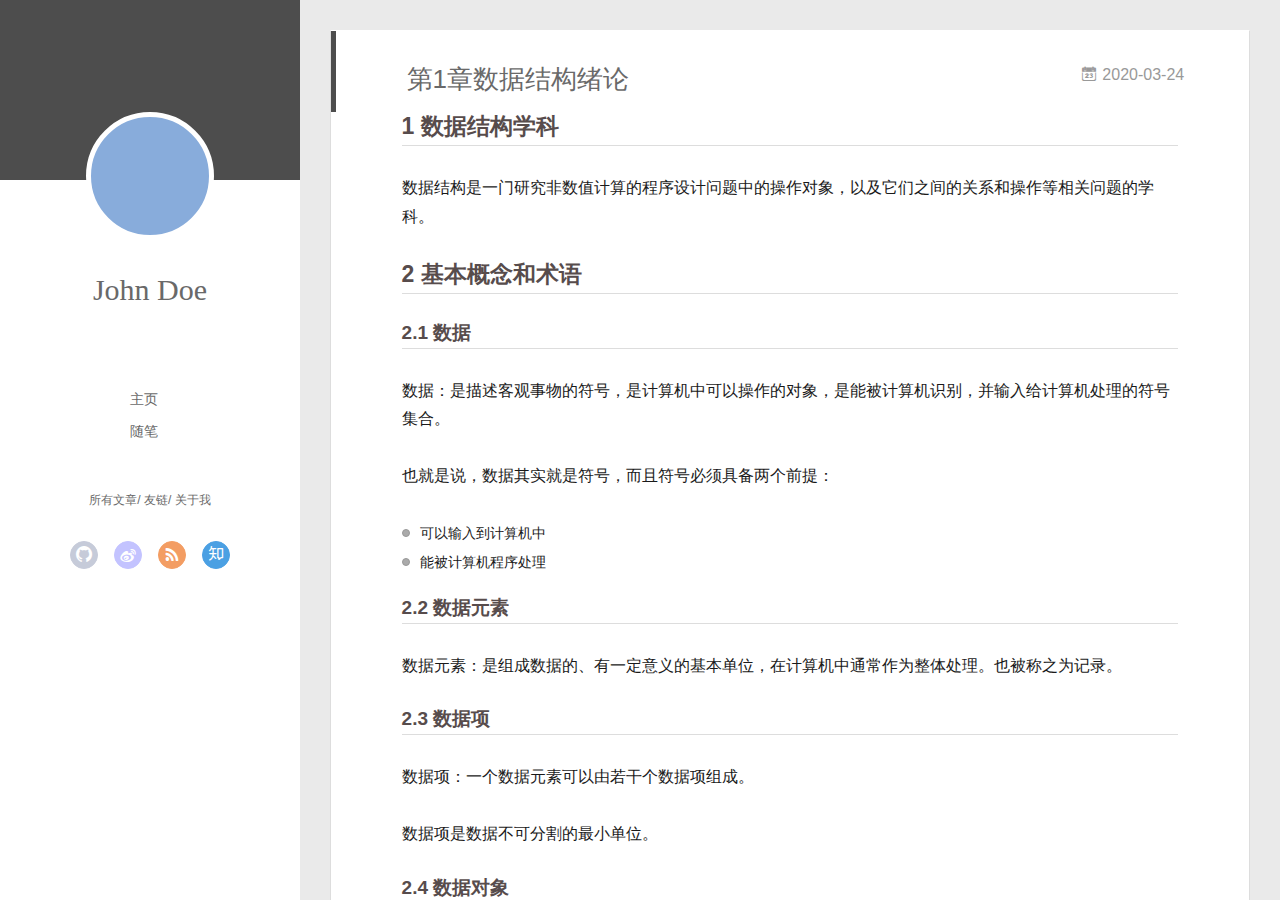
==== commit 31beaaa0: "Site updated: 2020-03-24 23:19:08" ====
--- a/index.html
+++ b/index.html
@@ -152,31 +152,58 @@
           <div id="js-content" class="content-ll">
             
   
-    <article id="post-我的第一篇博客文章" class="article article-type-post  article-index" itemscope itemprop="blogPost">
+    <article id="post-第1章数据结构绪论" class="article article-type-post  article-index" itemscope itemprop="blogPost">
   <div class="article-inner">
     
       <header class="article-header">
         
   
     <h1 itemprop="name">
-      <a class="article-title" href="/2020/02/28/%E6%88%91%E7%9A%84%E7%AC%AC%E4%B8%80%E7%AF%87%E5%8D%9A%E5%AE%A2%E6%96%87%E7%AB%A0/">我的第一篇博客文章</a>
+      <a class="article-title" href="/2020/03/24/%E7%AC%AC1%E7%AB%A0%E6%95%B0%E6%8D%AE%E7%BB%93%E6%9E%84%E7%BB%AA%E8%AE%BA/">第1章数据结构绪论</a>
     </h1>
   
 
         
-        <a href="/2020/02/28/%E6%88%91%E7%9A%84%E7%AC%AC%E4%B8%80%E7%AF%87%E5%8D%9A%E5%AE%A2%E6%96%87%E7%AB%A0/" class="archive-article-date">
-  	<time datetime="2020-02-27T17:16:21.000Z" itemprop="datePublished"><i class="icon-calendar icon"></i>2020-02-28</time>
+        <a href="/2020/03/24/%E7%AC%AC1%E7%AB%A0%E6%95%B0%E6%8D%AE%E7%BB%93%E6%9E%84%E7%BB%AA%E8%AE%BA/" class="archive-article-date">
+  	<time datetime="2020-03-24T15:10:20.000Z" itemprop="datePublished"><i class="icon-calendar icon"></i>2020-03-24</time>
 </a>
         
       </header>
     
     <div class="article-entry" itemprop="articleBody">
       
-        <h2 id="第一章"><a href="#第一章" class="headerlink" title="第一章"></a>第一章</h2><p>内容</p>
-<hr>
-<h2 id="第二章"><a href="#第二章" class="headerlink" title="第二章"></a>第二章</h2><p>内容</p>
-<hr>
-<h2 id="参考文献"><a href="#参考文献" class="headerlink" title="参考文献"></a>参考文献</h2><p>内容</p>
+        <h2 id="1-数据结构学科"><a href="#1-数据结构学科" class="headerlink" title="1 数据结构学科"></a>1 数据结构学科</h2><p>数据结构是一门研究非数值计算的程序设计问题中的操作对象，以及它们之间的关系和操作等相关问题的学科。</p>
+<h2 id="2-基本概念和术语"><a href="#2-基本概念和术语" class="headerlink" title="2 基本概念和术语"></a>2 基本概念和术语</h2><h3 id="2-1-数据"><a href="#2-1-数据" class="headerlink" title="2.1 数据"></a>2.1 数据</h3><p>数据：是描述客观事物的符号，是计算机中可以操作的对象，是能被计算机识别，并输入给计算机处理的符号集合。</p>
+<p>也就是说，数据其实就是符号，而且符号必须具备两个前提：</p>
+<ul>
+<li>可以输入到计算机中</li>
+<li>能被计算机程序处理</li>
+</ul>
+<h3 id="2-2-数据元素"><a href="#2-2-数据元素" class="headerlink" title="2.2 数据元素"></a>2.2 数据元素</h3><p>数据元素：是组成数据的、有一定意义的基本单位，在计算机中通常作为整体处理。也被称之为记录。</p>
+<h3 id="2-3-数据项"><a href="#2-3-数据项" class="headerlink" title="2.3 数据项"></a>2.3 数据项</h3><p>数据项：一个数据元素可以由若干个数据项组成。</p>
+<p>数据项是数据不可分割的最小单位。</p>
+<h3 id="2-4-数据对象"><a href="#2-4-数据对象" class="headerlink" title="2.4 数据对象"></a>2.4 数据对象</h3><p>数据对象：是性质相同的数据元素的集合，是数据的子集。</p>
+<p>什么叫性质相同呢，是指数据元素具有相同数量和类型的数据项。</p>
+<h3 id="2-5-数据结构"><a href="#2-5-数据结构" class="headerlink" title="2.5 数据结构"></a>2.5 数据结构</h3><p>什么叫结构呢，不同数据元素之间不是独立的，而是存在特定的关系，我们将这些关系称为结构。</p>
+<p>数据结构：是相互之间存在一种或多种特定关系的数据元素的集合。</p>
+<h2 id="3-逻辑结构与物理结构"><a href="#3-逻辑结构与物理结构" class="headerlink" title="3 逻辑结构与物理结构"></a>3 逻辑结构与物理结构</h2><h3 id="3-1-逻辑结构"><a href="#3-1-逻辑结构" class="headerlink" title="3.1 逻辑结构"></a>3.1 逻辑结构</h3><p>逻辑结构：是指数据对象中数据元素之间的相互关系。</p>
+<p>逻辑结构分为以下四种：</p>
+<h4 id="3-1-1-集合结构"><a href="#3-1-1-集合结构" class="headerlink" title="3.1.1 集合结构"></a>3.1.1 集合结构</h4><p>集合结构：集合结构中的数据元素除了同属于一个集合外，它们之间没有其他关系。</p>
+<h4 id="3-1-2-线性结构"><a href="#3-1-2-线性结构" class="headerlink" title="3.1.2 线性结构"></a>3.1.2 线性结构</h4><p>线性结构：线性结构中的数据元素之间是一对一的关系。</p>
+<h4 id="3-1-3-树形结构"><a href="#3-1-3-树形结构" class="headerlink" title="3.1.3 树形结构"></a>3.1.3 树形结构</h4><p>树形结构：树形结构中的数据元素之间存在一种一对多的层次关系。</p>
+<h4 id="3-1-4-图形结构"><a href="#3-1-4-图形结构" class="headerlink" title="3.1.4 图形结构"></a>3.1.4 图形结构</h4><p>图形结构：图形结构的数据元素是多对多的关系。</p>
+<h4 id="注意"><a href="#注意" class="headerlink" title="注意"></a>注意</h4><ul>
+<li>将每一个数据元素看做一个结点，用圆圈表示。</li>
+<li>元素之间的逻辑关系用结点之间的连线表示，如果这个关系是有方向的，那么用带箭头的连线表示。</li>
+</ul>
+<h3 id="3-2-物理结构"><a href="#3-2-物理结构" class="headerlink" title="3.2 物理结构"></a>3.2 物理结构</h3><p>物理结构：是指数据的逻辑结构在计算机中的存储形式。</p>
+<p>（很多书也叫其做存储结构）</p>
+<h4 id="3-2-1-顺序存储结构"><a href="#3-2-1-顺序存储结构" class="headerlink" title="3.2.1 顺序存储结构"></a>3.2.1 顺序存储结构</h4><p>顺序存储结构：是把数据元素存放在地址连续的存储单元里，其数据间的逻辑关系和物理关系是一致的。</p>
+<h4 id="3-2-2-链式存储结构"><a href="#3-2-2-链式存储结构" class="headerlink" title="3.2.2 链式存储结构"></a>3.2.2 链式存储结构</h4><p>链式存储结构：是把数据元素存放在任意的存储单元里，这组存储单元可以是连续的，也可以是不连续的。</p>
+<p>数据元素的存储关系并不能反映其逻辑关系，因此需要用一个指针存放数据元素的地址，这样通过地址就可以找到相关联数据元素的位置。</p>
+<blockquote>
+<p>逻辑结构是面向问题的，而物理结构就是面向计算机的，其基本的目标就是将数据及其逻辑关系存储到计算机的内存中。</p>
+</blockquote>
 
       
 
@@ -189,7 +216,7 @@
 
       
         <p class="article-more-link">
-          <a class="article-more-a" href="/2020/02/28/%E6%88%91%E7%9A%84%E7%AC%AC%E4%B8%80%E7%AF%87%E5%8D%9A%E5%AE%A2%E6%96%87%E7%AB%A0/">展开全文 >></a>
+          <a class="article-more-a" href="/2020/03/24/%E7%AC%AC1%E7%AB%A0%E6%95%B0%E6%8D%AE%E7%BB%93%E6%9E%84%E7%BB%AA%E8%AE%BA/">展开全文 >></a>
         </p>
       
 
